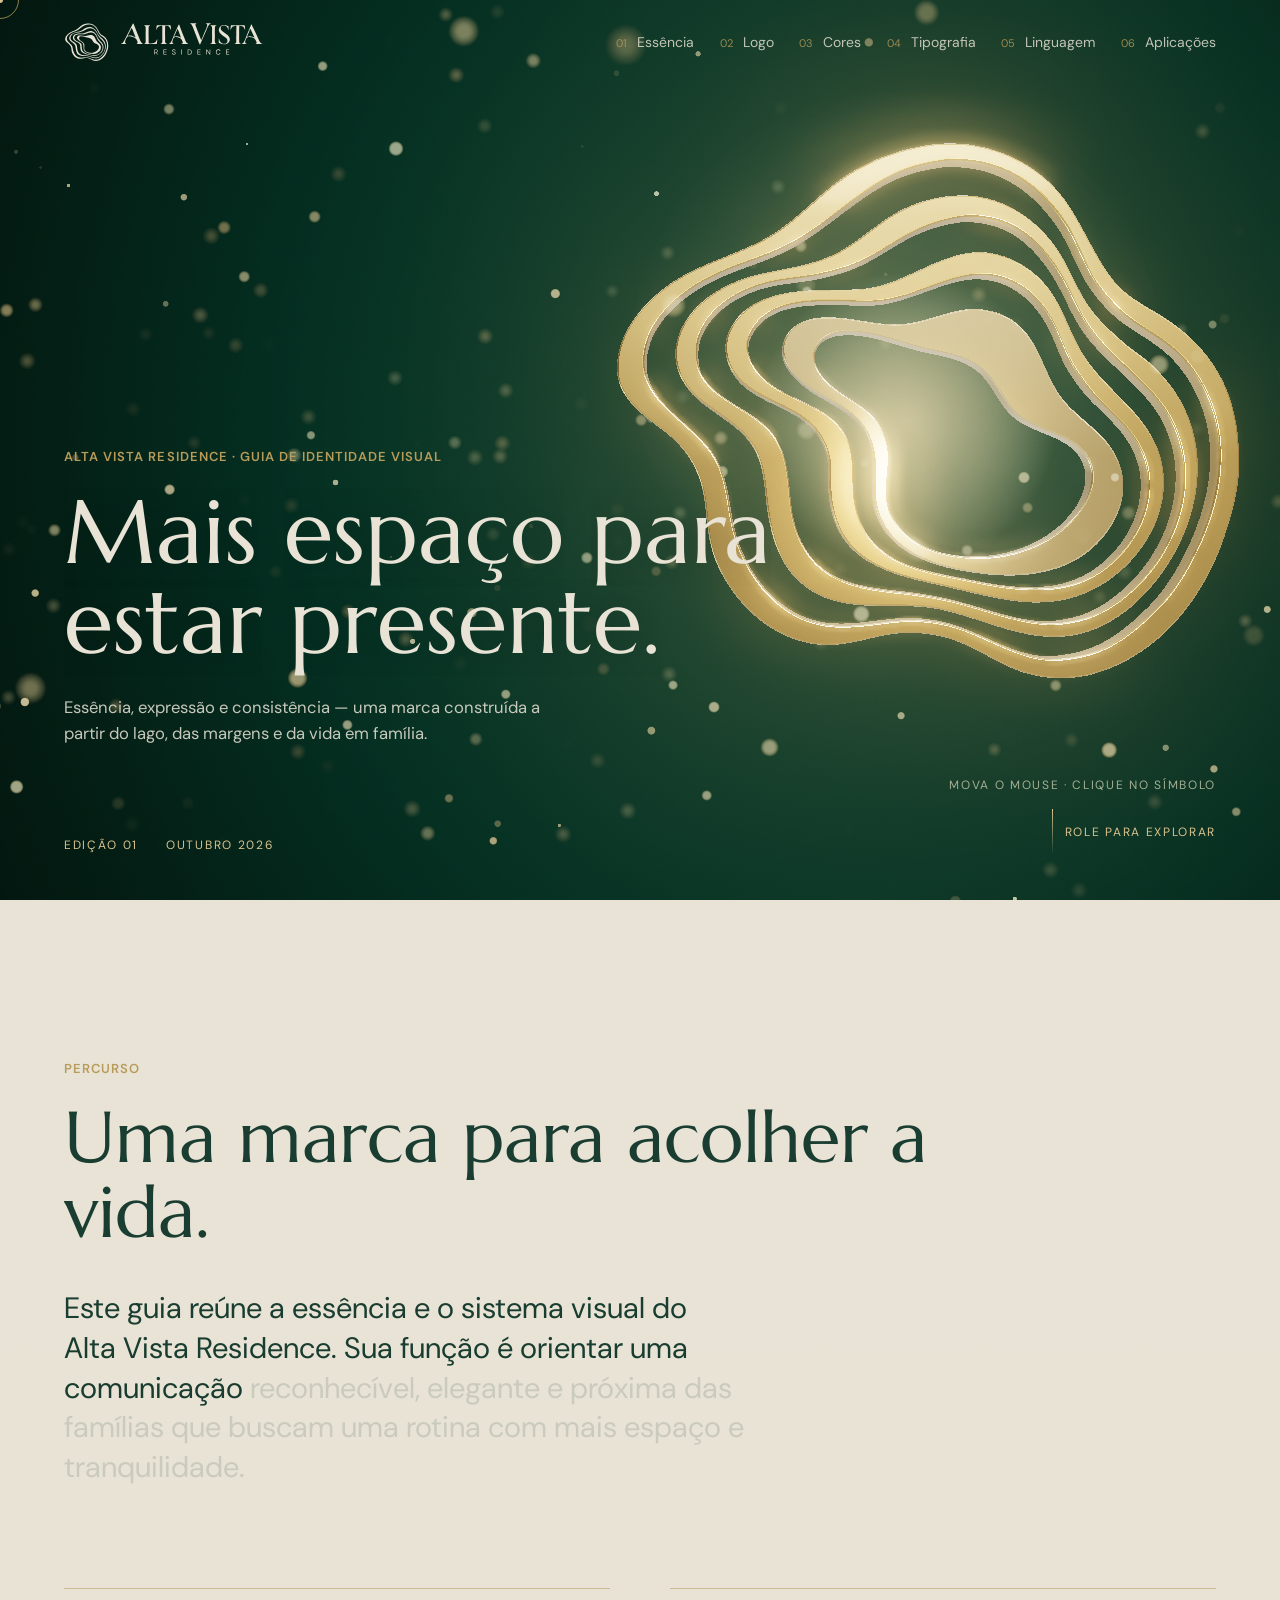
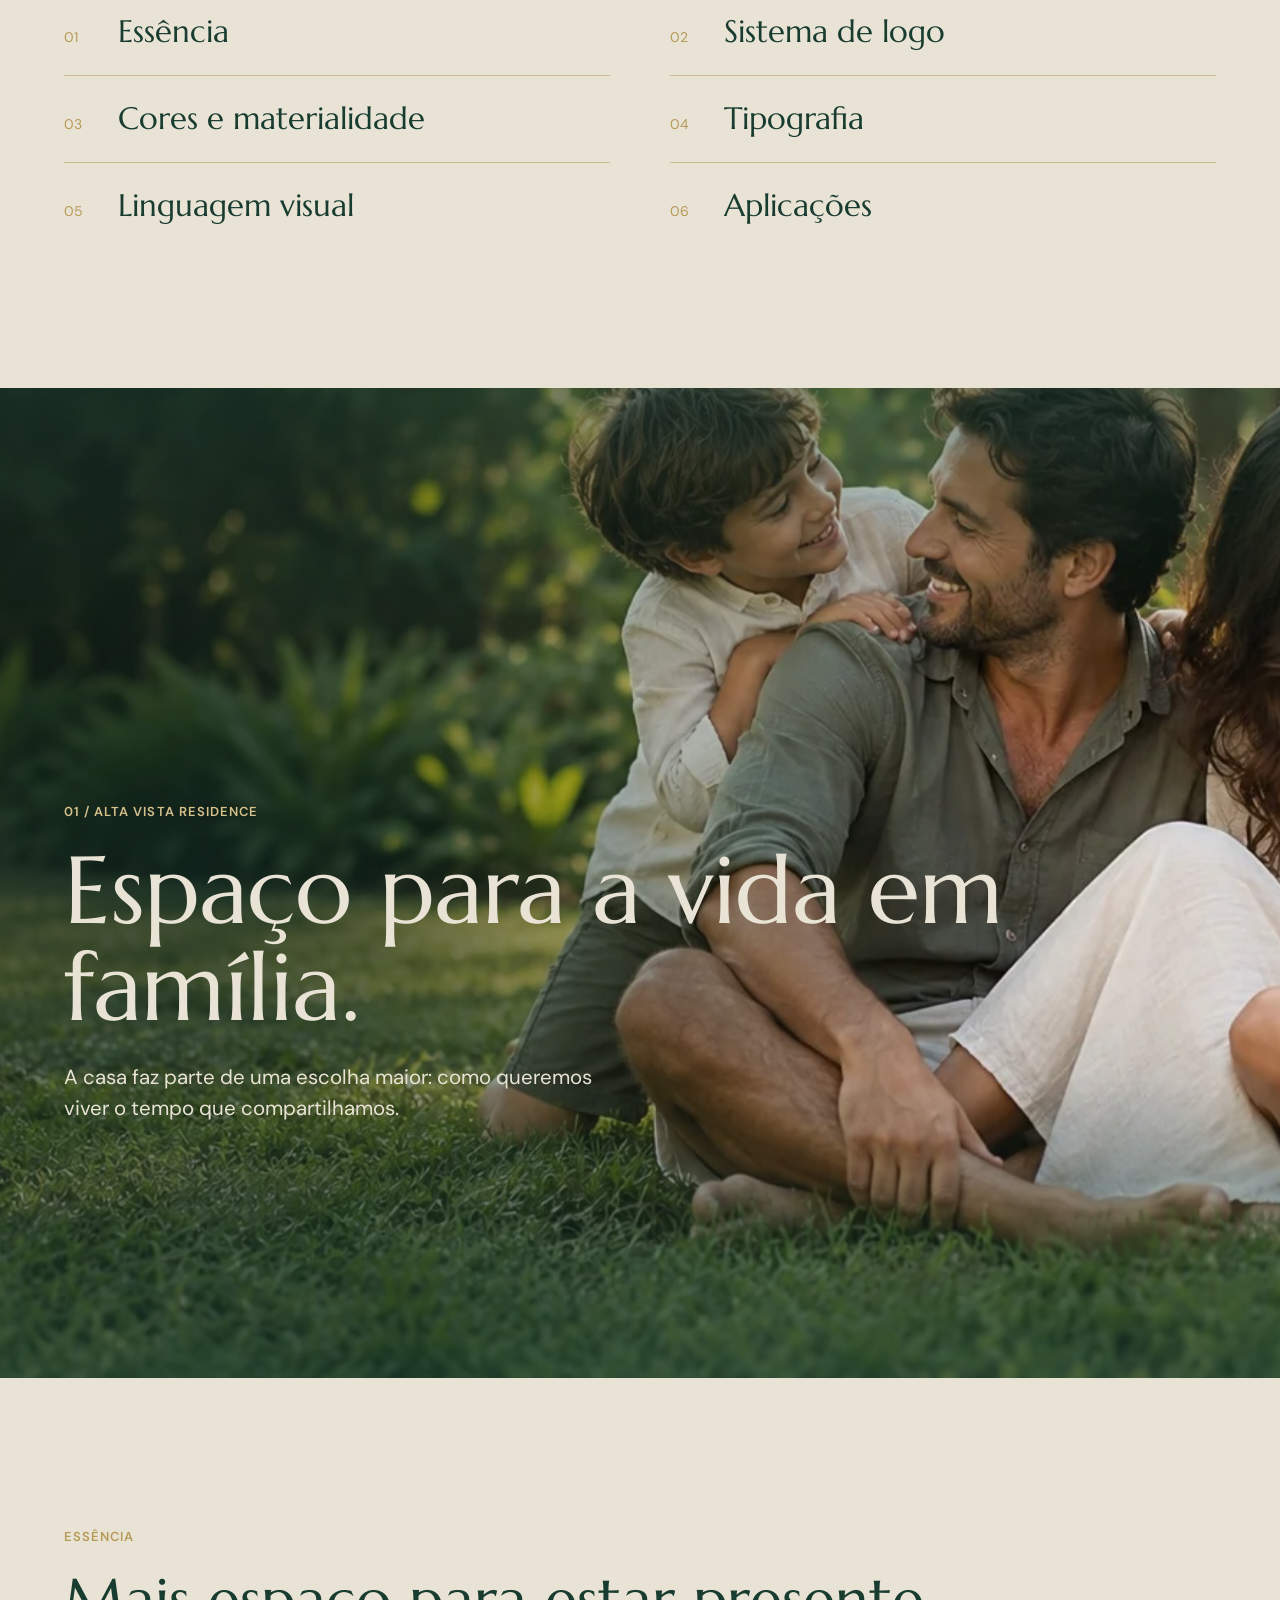
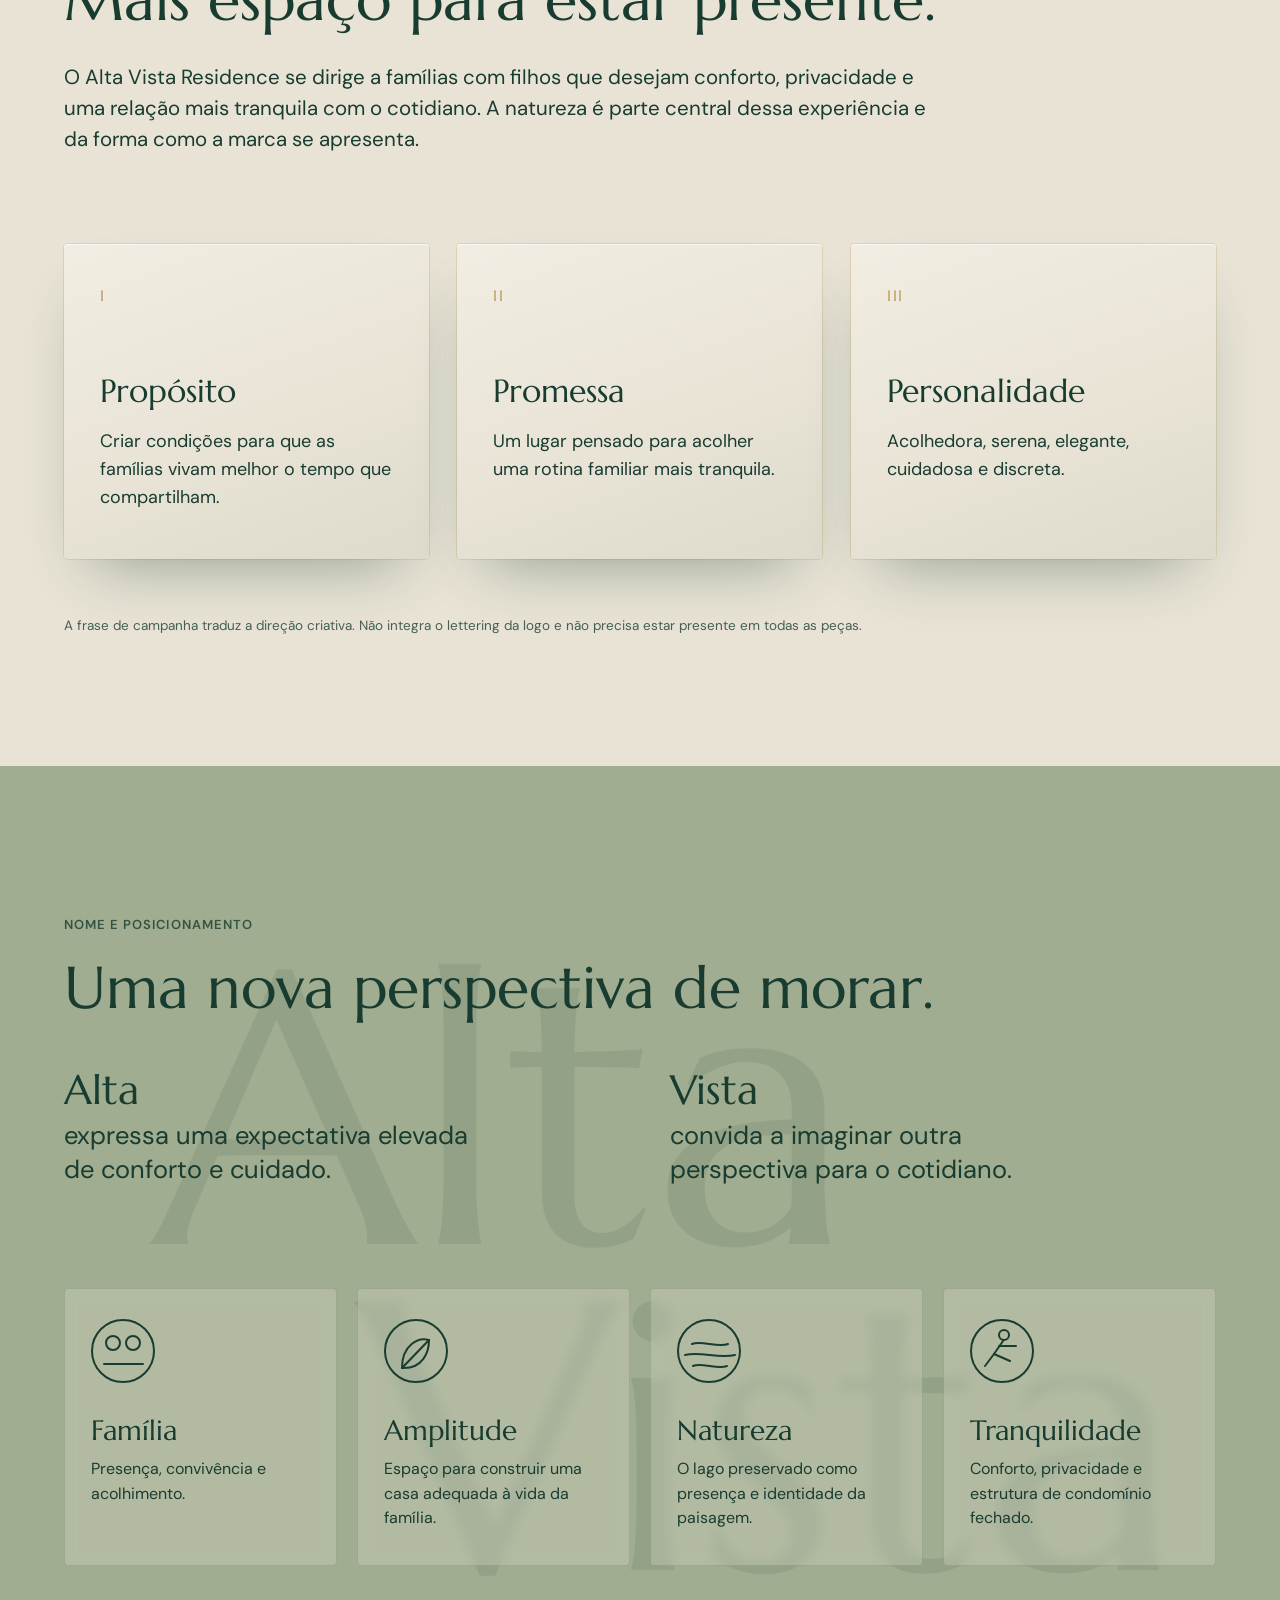
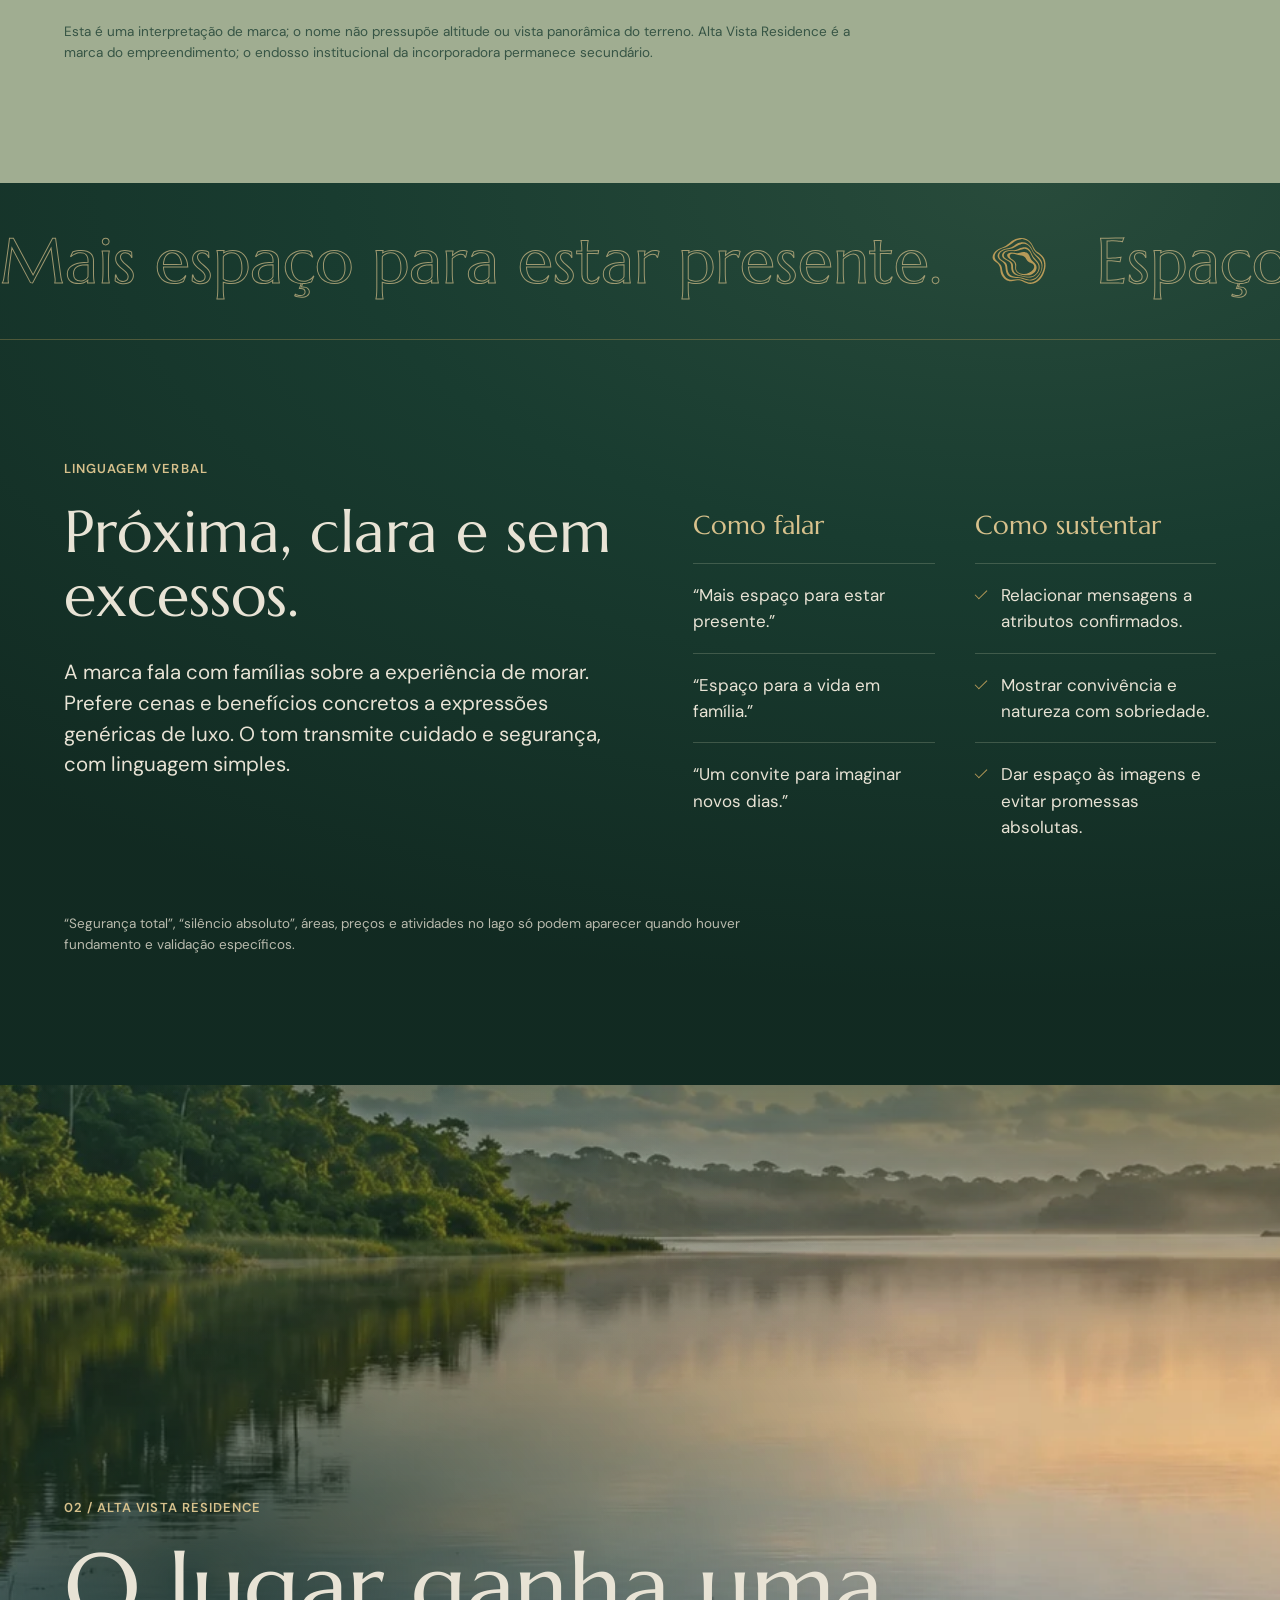
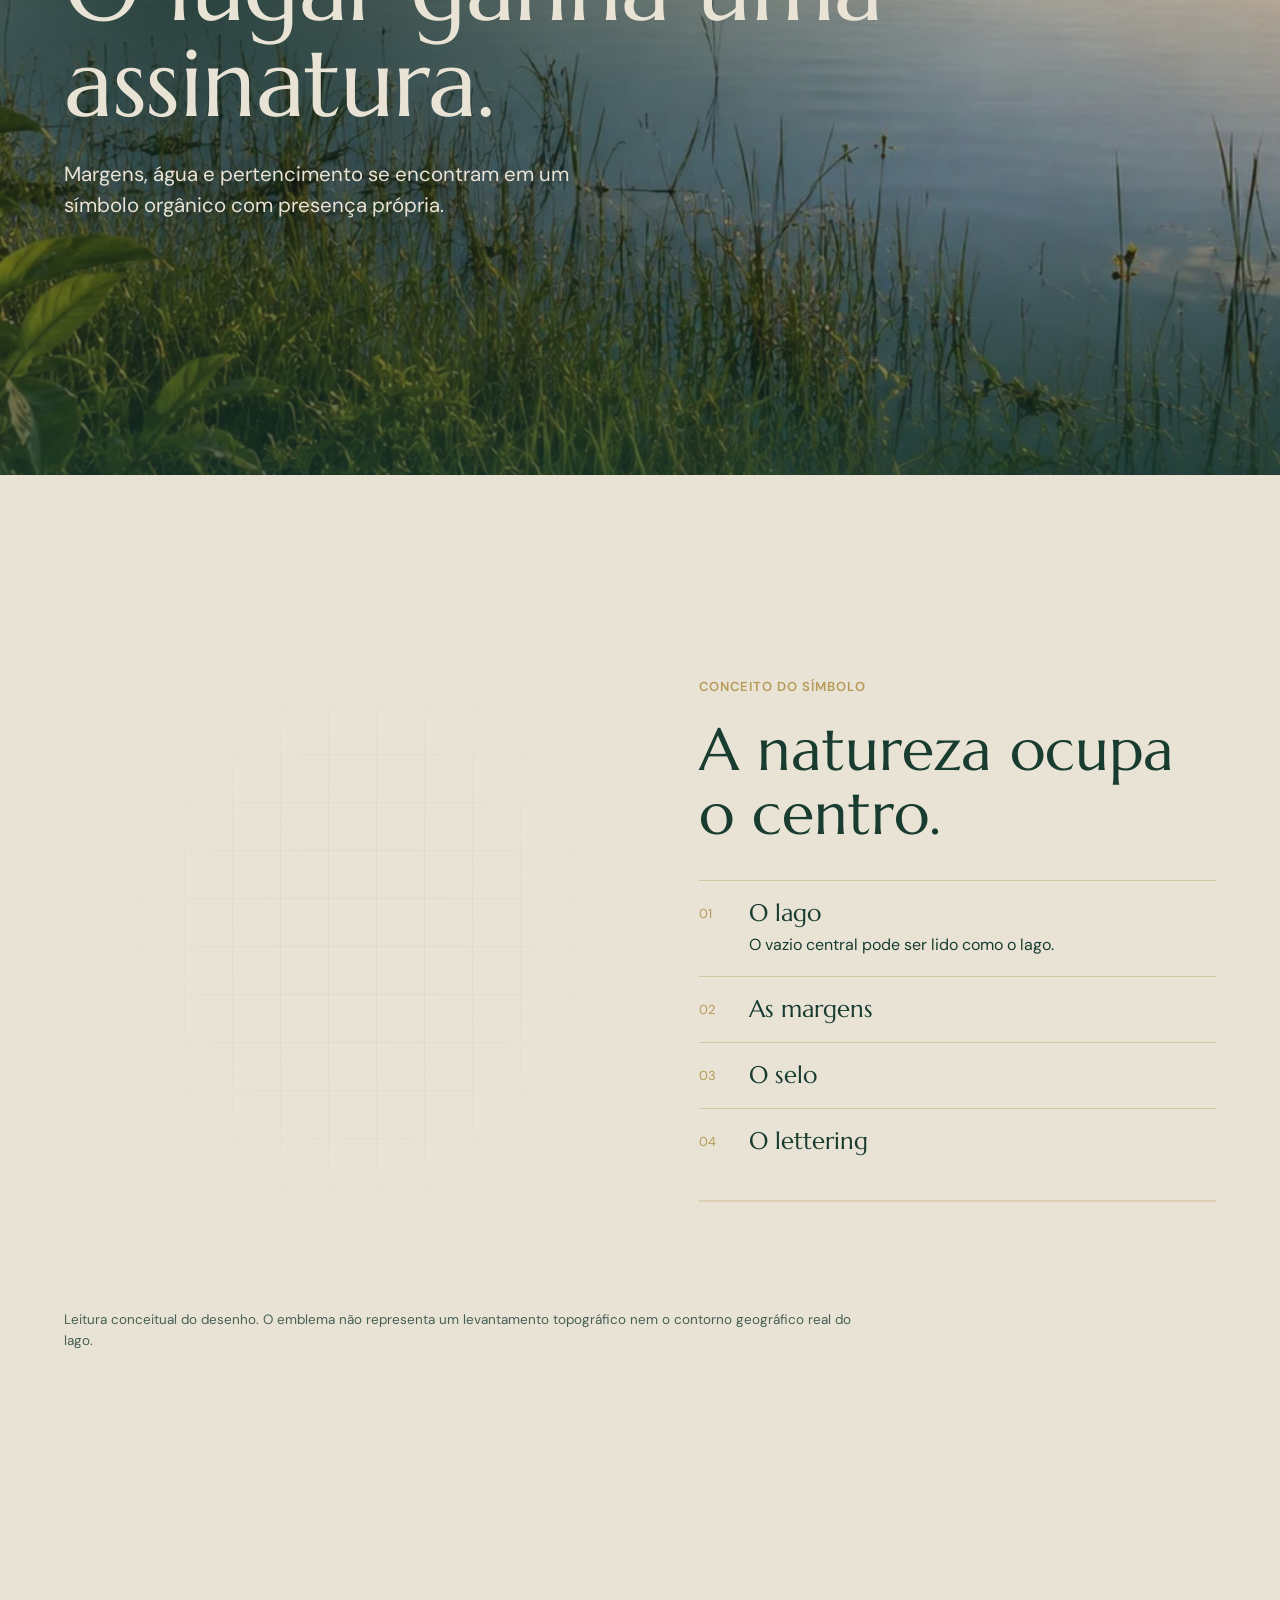
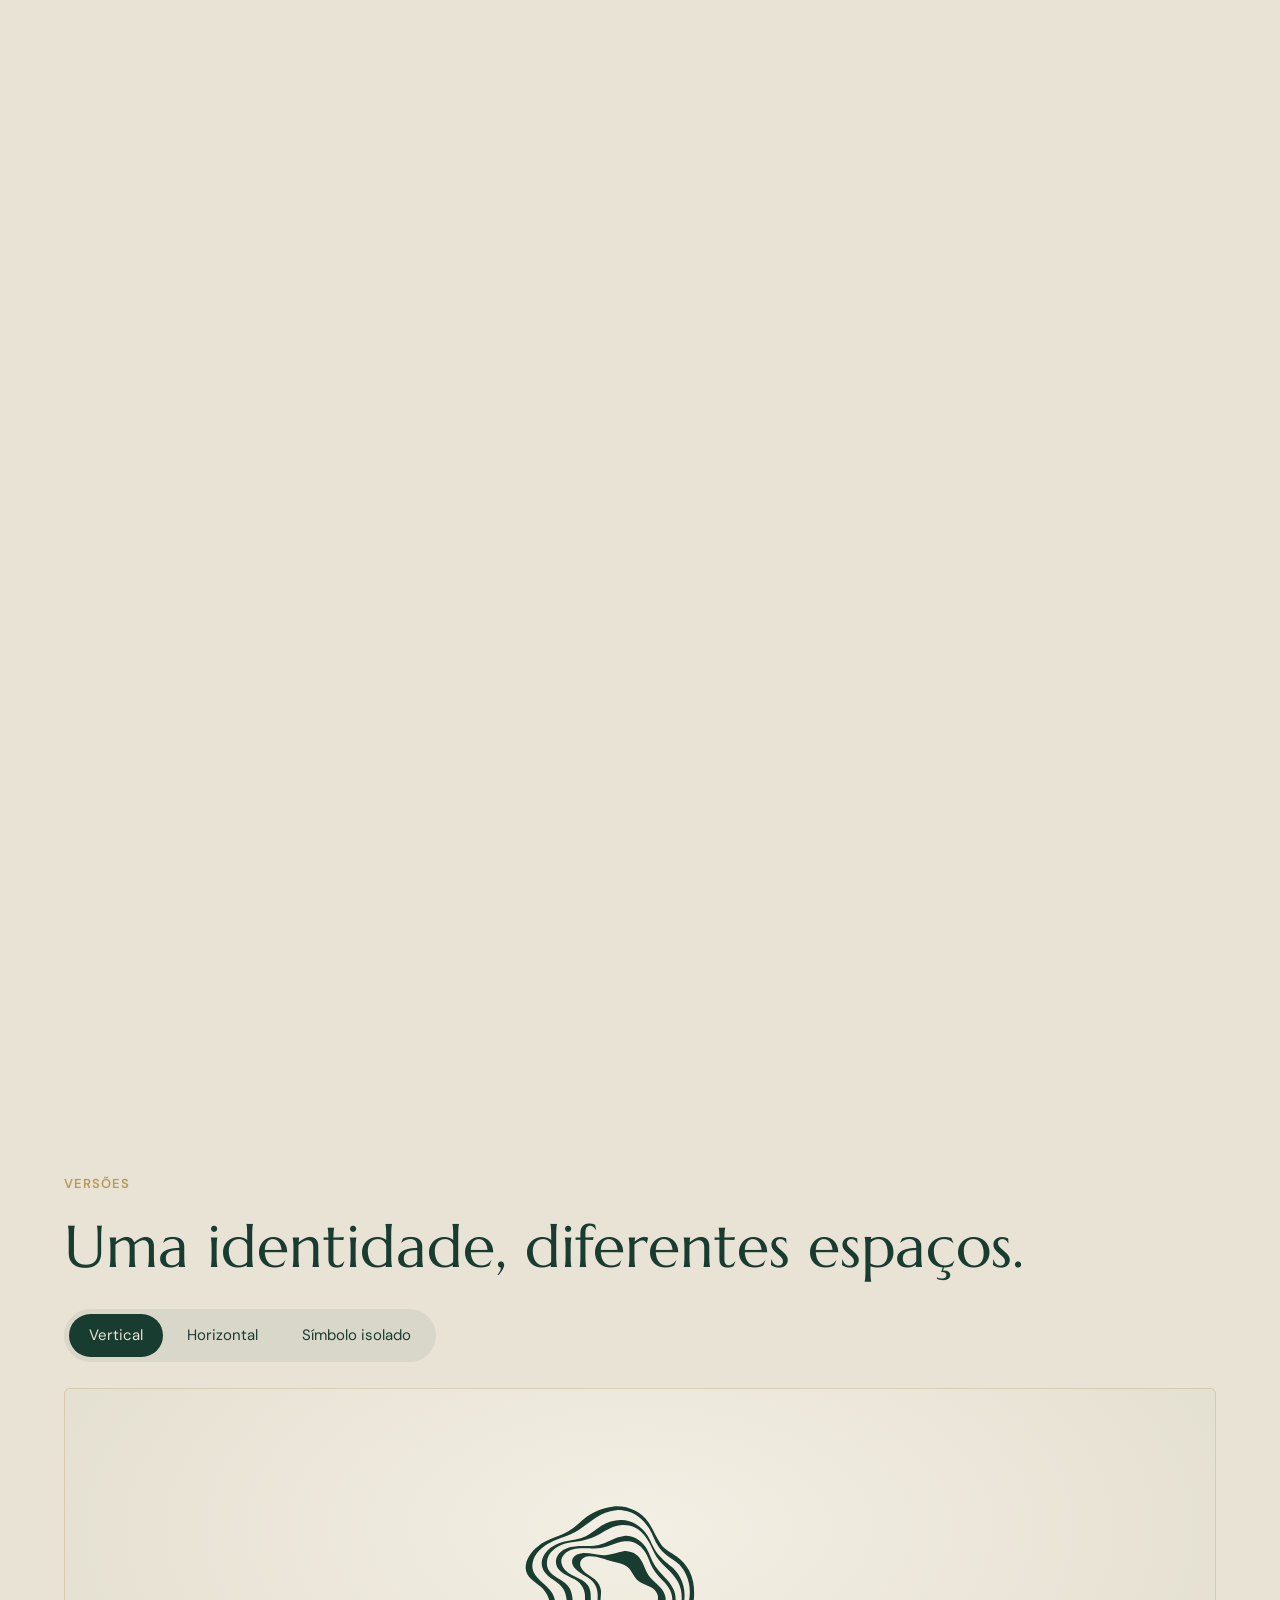
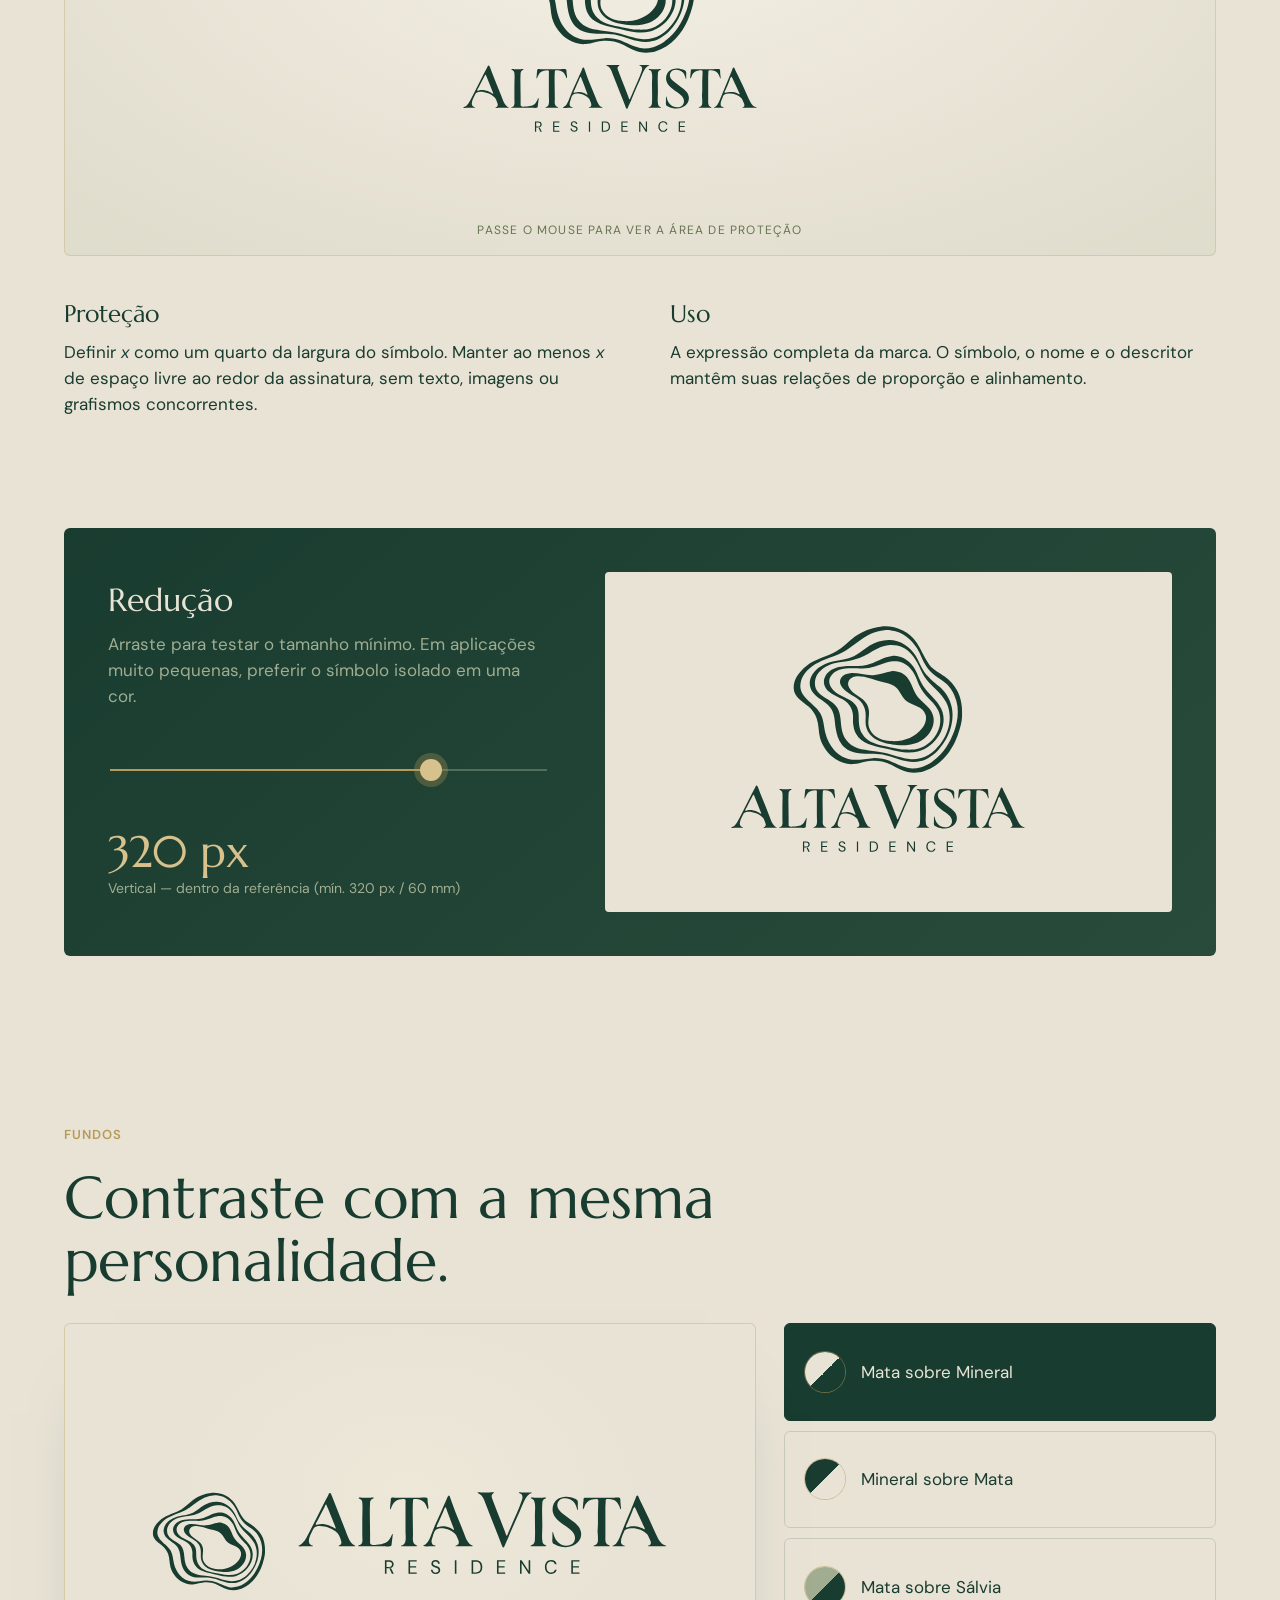
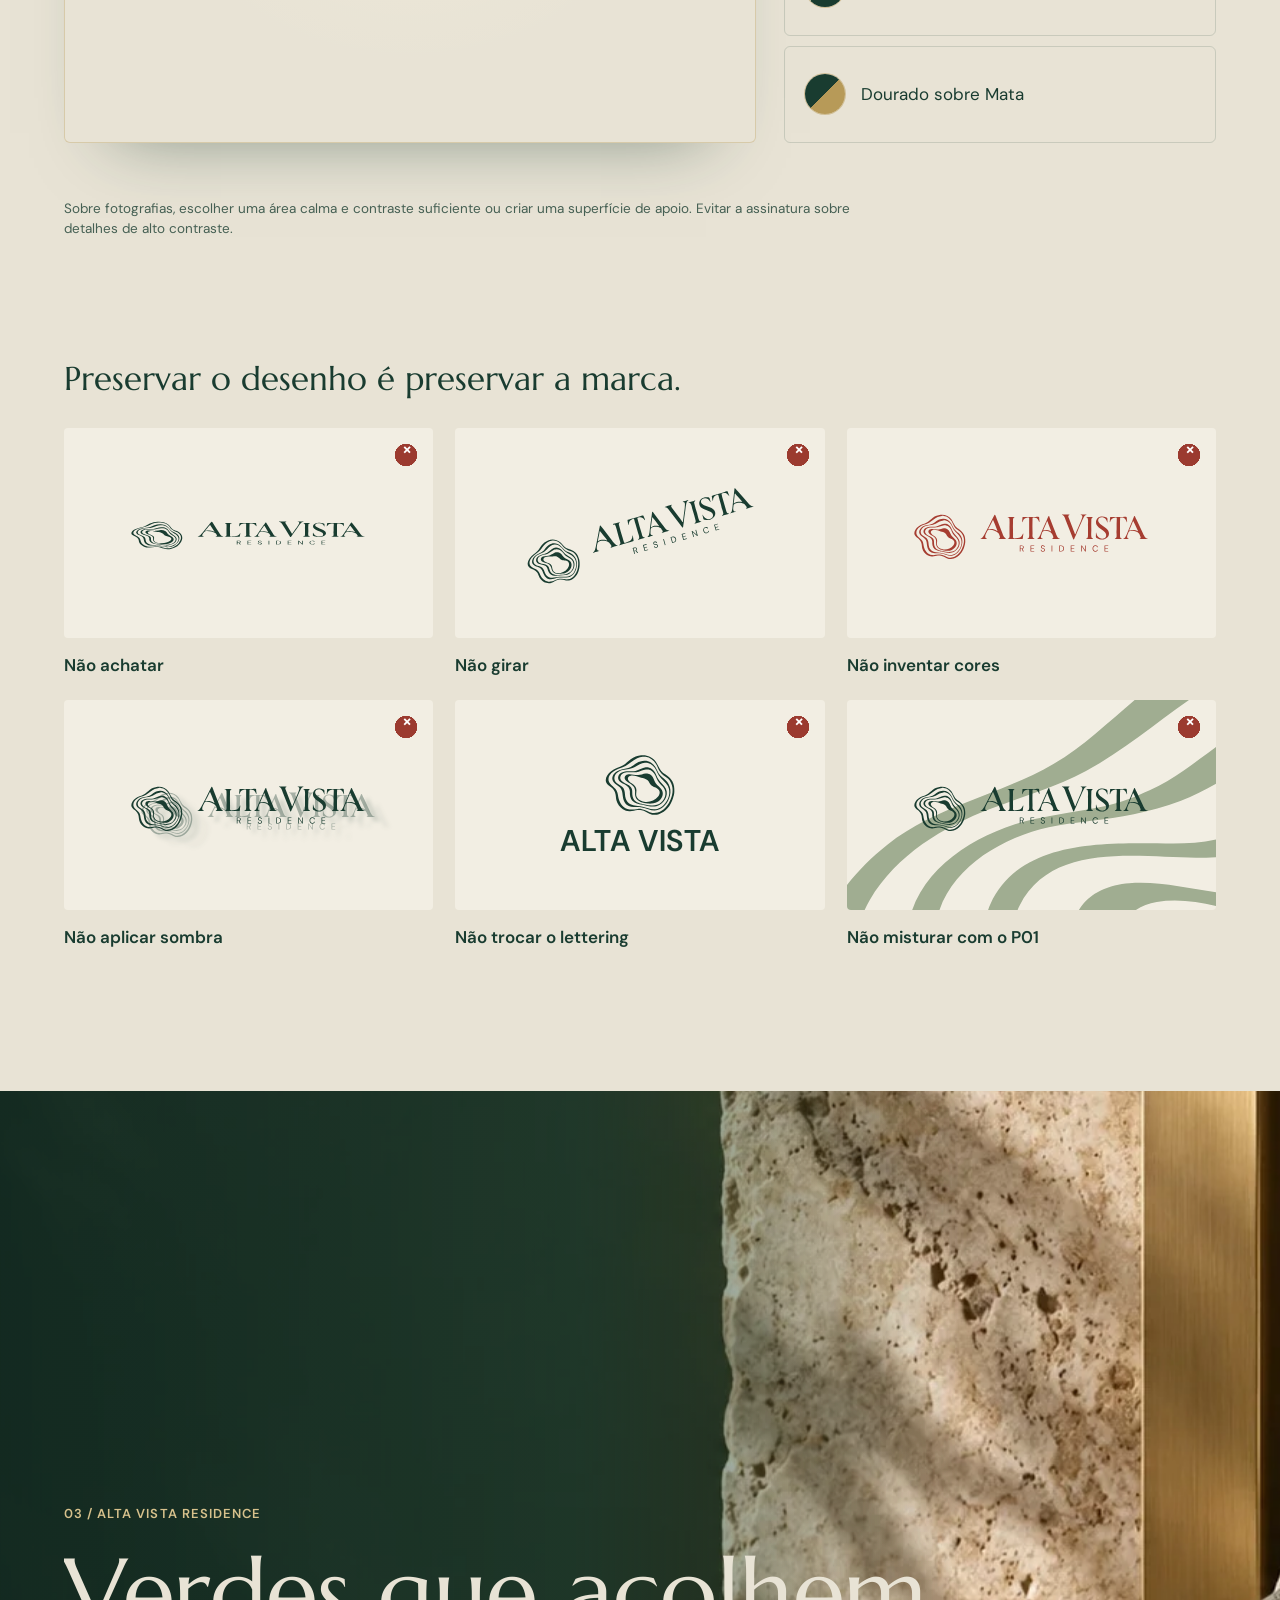
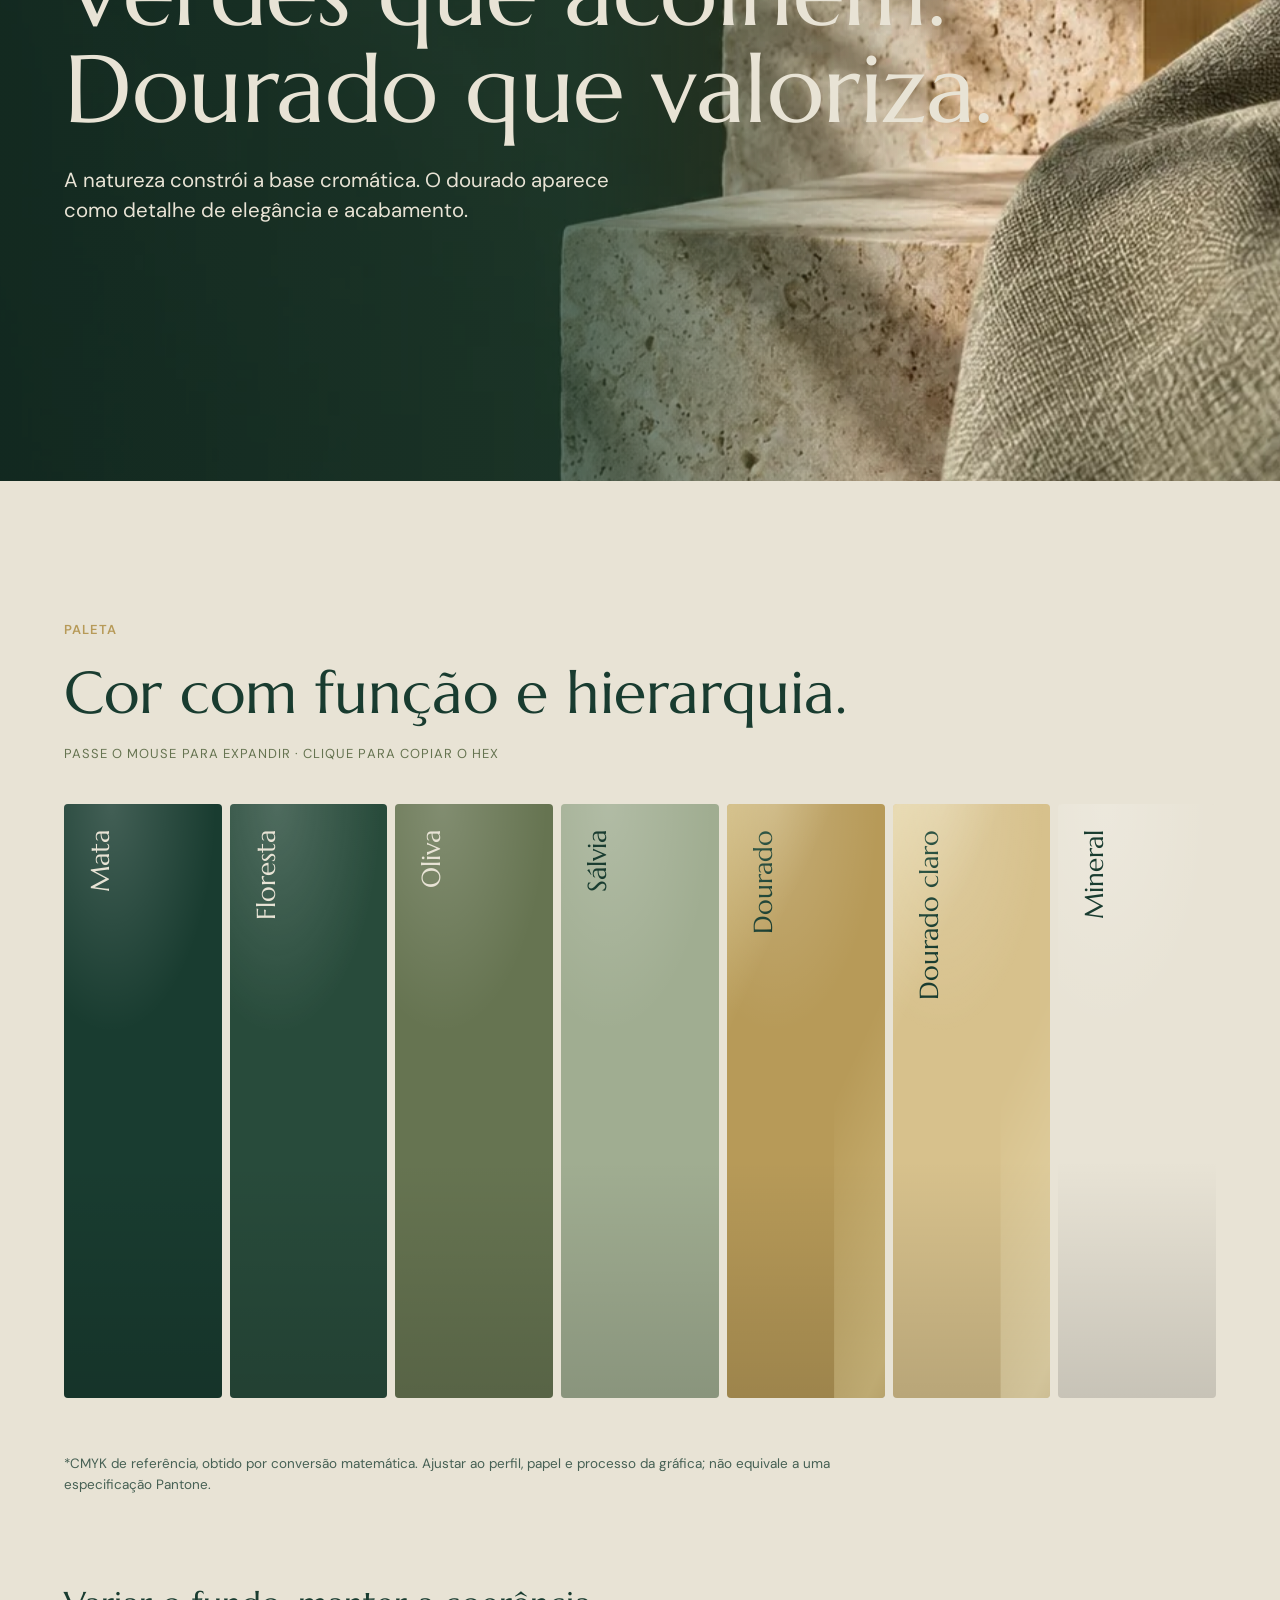
==== index.html @ 5826950e "Apresentação interativa da marca Alta Vista Residence Site com símbolo 3D (Three.js), construção da " ====
<!doctype html>
<html lang="pt-BR">
<head>
  <meta charset="utf-8">
  <meta name="viewport" content="width=device-width, initial-scale=1">
  <title>Alta Vista Residence — Identidade Visual</title>
  <meta name="description" content="Apresentação interativa da identidade visual do Alta Vista Residence: essência, símbolo, cores, tipografia, linguagem visual e aplicações.">
  <meta name="theme-color" content="#193C30">
  <link rel="icon" href="assets/brand/symbol.svg">
  <link rel="preconnect" href="https://fonts.googleapis.com">
  <link rel="preconnect" href="https://fonts.gstatic.com" crossorigin>
  <link href="https://fonts.googleapis.com/css2?family=DM+Sans:opsz,wght@9..40,400;9..40,600&family=Marcellus&display=swap" rel="stylesheet">
  <link rel="stylesheet" href="assets/css/style.css">
  <script type="importmap">
    { "imports": { "three": "./assets/vendor/three/three.module.min.js", "three/addons/": "./assets/vendor/three/addons/" } }
  </script>
</head>
<body class="is-loading">

  <!-- ============ LOADER: o símbolo se desenha ============ -->
  <div class="loader" id="loader" aria-hidden="true">
    <div class="loader__mark" data-logo="symbol-draw"></div>
    <div class="loader__count"><span id="loaderCount">0</span>%</div>
  </div>

  <div class="grain" aria-hidden="true"></div>
  <div class="cursor" aria-hidden="true"><span class="cursor__dot"></span><span class="cursor__ring"><em class="cursor__label"></em></span></div>
  <div class="progress" aria-hidden="true"><span></span></div>

  <!-- ============ NAV ============ -->
  <header class="nav">
    <a href="#inicio" class="nav__brand" aria-label="Alta Vista Residence — início"><span data-logo="horizontal"></span></a>
    <nav class="nav__links" aria-label="Capítulos">
      <a href="#essencia" data-cursor="ir"><i>01</i> Essência</a>
      <a href="#simbolo" data-cursor="ir"><i>02</i> Logo</a>
      <a href="#cores" data-cursor="ir"><i>03</i> Cores</a>
      <a href="#tipografia" data-cursor="ir"><i>04</i> Tipografia</a>
      <a href="#linguagem" data-cursor="ir"><i>05</i> Linguagem</a>
      <a href="#aplicacoes" data-cursor="ir"><i>06</i> Aplicações</a>
    </nav>
    <button class="nav__menu" aria-label="Abrir menu" aria-expanded="false"><span></span><span></span></button>
  </header>

  <main id="smooth">

    <!-- ============ HERO 3D ============ -->
    <section class="hero" id="inicio">
      <canvas class="hero__canvas" id="heroCanvas" aria-hidden="true"></canvas>
      <div class="hero__light" aria-hidden="true"></div>
      <div class="hero__content">
        <p class="eyebrow reveal-up">Alta Vista Residence · Guia de Identidade Visual</p>
        <h1 class="hero__title" data-split>Mais espaço para estar presente.</h1>
        <p class="hero__sub reveal-up">Essência, expressão e consistência — uma marca construída a partir do lago, das margens e da vida em família.</p>
      </div>
      <div class="hero__hint">
        <span>Mova o mouse · clique no símbolo</span>
        <span class="hero__scroll"><i></i>Role para explorar</span>
      </div>
      <div class="hero__meta"><span>Edição 01</span><span>Outubro 2026</span></div>
    </section>

    <!-- ============ MANIFESTO ============ -->
    <section class="manifesto section--mineral" id="percurso">
      <div class="wrap">
        <p class="eyebrow">Percurso</p>
        <h2 class="manifesto__title" data-split>Uma marca para acolher a vida.</h2>
        <p class="manifesto__text" data-words>Este guia reúne a essência e o sistema visual do Alta Vista Residence. Sua função é orientar uma comunicação reconhecível, elegante e próxima das famílias que buscam uma rotina com mais espaço e tranquilidade.</p>
        <ol class="chapters">
          <li><a href="#essencia" data-cursor="ver"><i>01</i><span>Essência</span><b>Propósito, promessa e personalidade</b></a></li>
          <li><a href="#simbolo" data-cursor="ver"><i>02</i><span>Sistema de logo</span><b>Símbolo, versões e proteção</b></a></li>
          <li><a href="#cores" data-cursor="ver"><i>03</i><span>Cores e materialidade</span><b>Verdes, dourados e acabamentos</b></a></li>
          <li><a href="#tipografia" data-cursor="ver"><i>04</i><span>Tipografia</span><b>Marcellus + DM Sans</b></a></li>
          <li><a href="#linguagem" data-cursor="ver"><i>05</i><span>Linguagem visual</span><b>P01 · Margens ampliadas</b></a></li>
          <li><a href="#aplicacoes" data-cursor="ver"><i>06</i><span>Aplicações</span><b>Mockups em 3D e campanha</b></a></li>
        </ol>
      </div>
    </section>

    <!-- ============ 01 ESSÊNCIA ============ -->
    <section class="chapter-cover" id="essencia">
      <div class="parallax-media" data-parallax="0.25"><img src="assets/img/familia-gramado.webp" alt="Família sentada no gramado, sorrindo, cercada por vegetação tropical" loading="lazy"></div>
      <div class="chapter-cover__shade"></div>
      <div class="wrap chapter-cover__content">
        <p class="eyebrow eyebrow--gold">01 / Alta Vista Residence</p>
        <h2 class="display" data-split>Espaço para a vida em família.</h2>
        <p class="lead reveal-up">A casa faz parte de uma escolha maior: como queremos viver o tempo que compartilhamos.</p>
      </div>
    </section>

    <section class="essence section--mineral">
      <div class="wrap">
        <p class="eyebrow">Essência</p>
        <h2 class="h2" data-split>Mais espaço para estar presente.</h2>
        <p class="lead lead--dark reveal-up">O Alta Vista Residence se dirige a famílias com filhos que desejam conforto, privacidade e uma relação mais tranquila com o cotidiano. A natureza é parte central dessa experiência e da forma como a marca se apresenta.</p>
        <div class="pillars3">
          <article class="tilt-card" data-tilt>
            <span class="tilt-card__num">I</span>
            <h3>Propósito</h3>
            <p>Criar condições para que as famílias vivam melhor o tempo que compartilham.</p>
            <span class="tilt-card__glare"></span>
          </article>
          <article class="tilt-card" data-tilt>
            <span class="tilt-card__num">II</span>
            <h3>Promessa</h3>
            <p>Um lugar pensado para acolher uma rotina familiar mais tranquila.</p>
            <span class="tilt-card__glare"></span>
          </article>
          <article class="tilt-card" data-tilt>
            <span class="tilt-card__num">III</span>
            <h3>Personalidade</h3>
            <p>Acolhedora, serena, elegante, cuidadosa e discreta.</p>
            <span class="tilt-card__glare"></span>
          </article>
        </div>
        <p class="note">A frase de campanha traduz a direção criativa. Não integra o lettering da logo e não precisa estar presente em todas as peças.</p>
      </div>
    </section>

    <!-- Nome e posicionamento -->
    <section class="naming section--salvia">
      <div class="naming__words" aria-hidden="true">
        <span class="naming__big" data-drift="-1">Alta</span>
        <span class="naming__big naming__big--r" data-drift="1">Vista</span>
      </div>
      <div class="wrap">
        <p class="eyebrow eyebrow--gold-dark">Nome e posicionamento</p>
        <h2 class="h2" data-split>Uma nova perspectiva de morar.</h2>
        <div class="naming__split">
          <p class="reveal-up"><strong>Alta</strong> expressa uma expectativa elevada de conforto e cuidado.</p>
          <p class="reveal-up"><strong>Vista</strong> convida a imaginar outra perspectiva para o cotidiano.</p>
        </div>
        <div class="values">
          <div class="value" data-cursor="">
            <svg viewBox="0 0 64 64" class="icon"><circle cx="32" cy="32" r="31"/><circle cx="22" cy="24" r="7"/><circle cx="42" cy="24" r="7"/><path d="M13 45h39"/></svg>
            <h3>Família</h3><p>Presença, convivência e acolhimento.</p>
          </div>
          <div class="value">
            <svg viewBox="0 0 64 64" class="icon"><circle cx="32" cy="32" r="31"/><path d="M45 21c-11-3-27 5-27 28 21 1 27-16 27-28z"/><path d="M18 49l27-28"/></svg>
            <h3>Amplitude</h3><p>Espaço para construir uma casa adequada à vida da família.</p>
          </div>
          <div class="value">
            <svg viewBox="0 0 64 64" class="icon"><circle cx="32" cy="32" r="31"/><path d="M15 25c9-4 26 4 36 0"/><path d="M8 36c16-4 33 4 50 0"/><path d="M16 47c8-4 25 4 34 0"/></svg>
            <h3>Natureza</h3><p>O lago preservado como presença e identidade da paisagem.</p>
          </div>
          <div class="value">
            <svg viewBox="0 0 64 64" class="icon"><circle cx="32" cy="32" r="31"/><circle cx="34" cy="16" r="5"/><path d="M33 22l-9 13"/><path d="M24 35l16 7"/><path d="M24 35l-9 12"/><path d="M29 27h17"/></svg>
            <h3>Tranquilidade</h3><p>Conforto, privacidade e estrutura de condomínio fechado.</p>
          </div>
        </div>
        <p class="note note--dark">Esta é uma interpretação de marca; o nome não pressupõe altitude ou vista panorâmica do terreno. Alta Vista Residence é a marca do empreendimento; o endosso institucional da incorporadora permanece secundário.</p>
      </div>
    </section>

    <!-- Linguagem verbal -->
    <section class="verbal section--mata">
      <div class="marquee" aria-hidden="true">
        <div class="marquee__track">
          <span>Mais espaço para estar presente.</span><span class="marquee__sym" data-logo="symbol"></span>
          <span>Espaço para a vida em família.</span><span class="marquee__sym" data-logo="symbol"></span>
          <span>Um convite para imaginar novos dias.</span><span class="marquee__sym" data-logo="symbol"></span>
        </div>
      </div>
      <div class="wrap verbal__grid">
        <div>
          <p class="eyebrow eyebrow--gold">Linguagem verbal</p>
          <h2 class="h2 h2--light" data-split>Próxima, clara e sem excessos.</h2>
          <p class="lead reveal-up">A marca fala com famílias sobre a experiência de morar. Prefere cenas e benefícios concretos a expressões genéricas de luxo. O tom transmite cuidado e segurança, com linguagem simples.</p>
        </div>
        <div class="verbal__lists">
          <div class="verbal__col">
            <h3>Como falar</h3>
            <ul class="quotes">
              <li data-cursor="">“Mais espaço para estar presente.”</li>
              <li>“Espaço para a vida em família.”</li>
              <li>“Um convite para imaginar novos dias.”</li>
            </ul>
          </div>
          <div class="verbal__col">
            <h3>Como sustentar</h3>
            <ul class="checks">
              <li>Relacionar mensagens a atributos confirmados.</li>
              <li>Mostrar convivência e natureza com sobriedade.</li>
              <li>Dar espaço às imagens e evitar promessas absolutas.</li>
            </ul>
          </div>
        </div>
      </div>
      <p class="wrap note note--light">“Segurança total”, “silêncio absoluto”, áreas, preços e atividades no lago só podem aparecer quando houver fundamento e validação específicos.</p>
    </section>

    <!-- ============ 02 SÍMBOLO ============ -->
    <section class="chapter-cover chapter-cover--lake" id="simbolo">
      <div class="parallax-media" data-parallax="0.3"><img src="assets/img/lago.webp" alt="Lago ao amanhecer cercado por mata, com névoa sobre a água" loading="lazy"></div>
      <div class="chapter-cover__shade"></div>
      <div class="wrap chapter-cover__content">
        <p class="eyebrow eyebrow--gold">02 / Alta Vista Residence</p>
        <h2 class="display" data-split>O lugar ganha uma assinatura.</h2>
        <p class="lead reveal-up">Margens, água e pertencimento se encontram em um símbolo orgânico com presença própria.</p>
      </div>
    </section>

    <!-- Construção do símbolo (pinned) -->
    <section class="build section--mineral" id="construcao">
      <div class="build__pin">
        <div class="build__stage">
          <div class="build__grid" aria-hidden="true"></div>
          <div class="build__logo" id="buildLogo" aria-label="Construção da assinatura Alta Vista Residence" role="img"></div>
        </div>
        <div class="build__copy">
          <p class="eyebrow">Conceito do símbolo</p>
          <h2 class="h2">A natureza ocupa o centro.</h2>
          <ol class="build__steps">
            <li class="is-active"><i>01</i><div><b>O lago</b><span>O vazio central pode ser lido como o lago.</span></div></li>
            <li><i>02</i><div><b>As margens</b><span>Os contornos ao redor evocam suas margens e o território que o acolhe.</span></div></li>
            <li><i>03</i><div><b>O selo</b><span>A forma de selo sugere pertencimento, cuidado e unidade.</span></div></li>
            <li><i>04</i><div><b>O lettering</b><span>O lettering serifado acrescenta presença e elegância; as curvas dos A dialogam com a linguagem orgânica do símbolo.</span></div></li>
          </ol>
          <div class="build__bar"><span></span></div>
        </div>
        <p class="note build__note">Leitura conceitual do desenho. O emblema não representa um levantamento topográfico nem o contorno geográfico real do lago.</p>
      </div>
    </section>

    <!-- Versões -->
    <section class="versions section--mineral" id="versoes">
      <div class="wrap">
        <p class="eyebrow">Versões</p>
        <h2 class="h2" data-split>Uma identidade, diferentes espaços.</h2>
        <div class="versions__tabs" role="tablist">
          <button role="tab" class="is-active" data-version="vertical" data-cursor="">Vertical</button>
          <button role="tab" data-version="horizontal">Horizontal</button>
          <button role="tab" data-version="symbol">Símbolo isolado</button>
        </div>
        <div class="versions__stage" data-cursor="proteção">
          <div class="versions__clear" aria-hidden="true"><i>x</i><i>x</i><i>x</i><i>x</i></div>
          <div class="versions__logo is-active" data-version-panel="vertical"><span data-logo="vertical"></span></div>
          <div class="versions__logo" data-version-panel="horizontal"><span data-logo="horizontal"></span></div>
          <div class="versions__logo" data-version-panel="symbol"><span data-logo="symbol"></span></div>
          <p class="versions__hint">Passe o mouse para ver a área de proteção</p>
        </div>
        <div class="versions__info">
          <div><h3>Proteção</h3><p>Definir <em>x</em> como um quarto da largura do símbolo. Manter ao menos <em>x</em> de espaço livre ao redor da assinatura, sem texto, imagens ou grafismos concorrentes.</p></div>
          <div><h3>Uso</h3><p data-version-copy>A expressão completa da marca. O símbolo, o nome e o descritor mantêm suas relações de proporção e alinhamento.</p></div>
        </div>

        <div class="reduction">
          <div class="reduction__head">
            <h3>Redução</h3>
            <p>Arraste para testar o tamanho mínimo. Em aplicações muito pequenas, preferir o símbolo isolado em uma cor.</p>
          </div>
          <input type="range" min="24" max="420" value="320" id="reductionRange" aria-label="Largura do logo em pixels" data-cursor="arraste">
          <div class="reduction__stage">
            <div class="reduction__logo" id="reductionLogo"><span data-logo="vertical"></span></div>
          </div>
          <div class="reduction__readout"><b id="reductionPx">320 px</b><span id="reductionVerdict">Vertical — legível (mín. 320 px / 60 mm)</span></div>
        </div>
      </div>
    </section>

    <!-- Fundos -->
    <section class="backgrounds section--mineral" id="fundos">
      <div class="wrap">
        <p class="eyebrow">Fundos</p>
        <h2 class="h2" data-split>Contraste com a mesma personalidade.</h2>
        <div class="bg-switch">
          <div class="bg-switch__stage" id="bgStage" data-bg="mineral">
            <div class="bg-switch__light" aria-hidden="true"></div>
            <span data-logo="horizontal" class="bg-switch__logo"></span>
          </div>
          <div class="bg-switch__opts" role="radiogroup" aria-label="Combinação de fundo">
            <button role="radio" aria-checked="true" class="is-active" data-bg="mineral"><i style="--a:#E8E3D5;--b:#193C30"></i>Mata sobre Mineral</button>
            <button role="radio" aria-checked="false" data-bg="mata"><i style="--a:#193C30;--b:#E8E3D5"></i>Mineral sobre Mata</button>
            <button role="radio" aria-checked="false" data-bg="salvia"><i style="--a:#A0AD91;--b:#193C30"></i>Mata sobre Sálvia</button>
            <button role="radio" aria-checked="false" data-bg="dourado"><i style="--a:#193C30;--b:#B79A58"></i>Dourado sobre Mata</button>
          </div>
        </div>
        <p class="note">Sobre fotografias, escolher uma área calma e contraste suficiente ou criar uma superfície de apoio. Evitar a assinatura sobre detalhes de alto contraste.</p>

        <h3 class="h3 misuse__title">Preservar o desenho é preservar a marca.</h3>
        <div class="misuse">
          <figure class="misuse__card" data-cursor="virar"><div class="misuse__inner">
            <div class="misuse__front"><span data-logo="horizontal" class="mis mis--squash"></span></div>
            <div class="misuse__back"><span data-logo="horizontal"></span><b>Correto</b></div></div>
            <figcaption>Não achatar</figcaption></figure>
          <figure class="misuse__card" data-cursor="virar"><div class="misuse__inner">
            <div class="misuse__front"><span data-logo="horizontal" class="mis mis--rotate"></span></div>
            <div class="misuse__back"><span data-logo="horizontal"></span><b>Correto</b></div></div>
            <figcaption>Não girar</figcaption></figure>
          <figure class="misuse__card" data-cursor="virar"><div class="misuse__inner">
            <div class="misuse__front"><span data-logo="horizontal" class="mis mis--color"></span></div>
            <div class="misuse__back"><span data-logo="horizontal"></span><b>Correto</b></div></div>
            <figcaption>Não inventar cores</figcaption></figure>
          <figure class="misuse__card" data-cursor="virar"><div class="misuse__inner">
            <div class="misuse__front"><span data-logo="horizontal" class="mis mis--shadow"></span></div>
            <div class="misuse__back"><span data-logo="horizontal"></span><b>Correto</b></div></div>
            <figcaption>Não aplicar sombra</figcaption></figure>
          <figure class="misuse__card" data-cursor="virar"><div class="misuse__inner">
            <div class="misuse__front"><span class="mis--font"><span data-logo="symbol"></span><b>ALTA VISTA</b></span></div>
            <div class="misuse__back"><span data-logo="horizontal"></span><b>Correto</b></div></div>
            <figcaption>Não trocar o lettering</figcaption></figure>
          <figure class="misuse__card" data-cursor="virar"><div class="misuse__inner">
            <div class="misuse__front mis--p01"><span data-logo="p01" class="mis--p01__bg"></span><span data-logo="horizontal"></span></div>
            <div class="misuse__back"><span data-logo="horizontal"></span><b>Correto</b></div></div>
            <figcaption>Não misturar com o P01</figcaption></figure>
        </div>
      </div>
    </section>

    <!-- ============ 03 CORES ============ -->
    <section class="chapter-cover chapter-cover--stone" id="cores">
      <div class="parallax-media" data-parallax="0.25"><img src="assets/img/pedra-dourado.webp" alt="Pedra travertino, perfil dourado escovado e tecido verde sob luz suave" loading="lazy"></div>
      <div class="chapter-cover__shade chapter-cover__shade--side"></div>
      <div class="wrap chapter-cover__content">
        <p class="eyebrow eyebrow--gold">03 / Alta Vista Residence</p>
        <h2 class="display" data-split>Verdes que acolhem. Dourado que valoriza.</h2>
        <p class="lead reveal-up">A natureza constrói a base cromática. O dourado aparece como detalhe de elegância e acabamento.</p>
      </div>
    </section>

    <section class="palette section--mineral">
      <div class="wrap">
        <p class="eyebrow">Paleta</p>
        <h2 class="h2" data-split>Cor com função e hierarquia.</h2>
        <p class="palette__hint">Passe o mouse para expandir · clique para copiar o HEX</p>
      </div>
      <div class="swatches" id="swatches">
        <button class="swatch" style="--c:#193C30;--t:#E8E3D5" data-hex="#193C30"><span class="swatch__name">Mata</span><span class="swatch__data"><b>#193C30</b>RGB 25, 60, 48<br>CMYK 58, 0, 20, 76</span><span class="swatch__role">Base principal · presença</span></button>
        <button class="swatch" style="--c:#284B3B;--t:#E8E3D5" data-hex="#284B3B"><span class="swatch__name">Floresta</span><span class="swatch__data"><b>#284B3B</b>RGB 40, 75, 59<br>CMYK 47, 0, 21, 71</span><span class="swatch__role">Profundidade · apoio</span></button>
        <button class="swatch" style="--c:#667451;--t:#E8E3D5" data-hex="#667451"><span class="swatch__name">Oliva</span><span class="swatch__data"><b>#667451</b>RGB 102, 116, 81<br>CMYK 12, 0, 30, 55</span><span class="swatch__role">Calma · acolhimento</span></button>
        <button class="swatch" style="--c:#A0AD91;--t:#193C30" data-hex="#A0AD91"><span class="swatch__name">Sálvia</span><span class="swatch__data"><b>#A0AD91</b>RGB 160, 173, 145<br>CMYK 8, 0, 16, 32</span><span class="swatch__role">Natureza próxima · P01</span></button>
        <button class="swatch swatch--metal" style="--c:#B79A58;--t:#193C30" data-hex="#B79A58"><span class="swatch__name">Dourado</span><span class="swatch__data"><b>#B79A58</b>RGB 183, 154, 88<br>CMYK 0, 16, 52, 28</span><span class="swatch__role">Acento · acabamento</span></button>
        <button class="swatch swatch--metal" style="--c:#D7C18C;--t:#193C30" data-hex="#D7C18C"><span class="swatch__name">Dourado claro</span><span class="swatch__data"><b>#D7C18C</b>RGB 215, 193, 140<br>CMYK 0, 10, 35, 16</span><span class="swatch__role">Destaque sobre Mata</span></button>
        <button class="swatch" style="--c:#E8E3D5;--t:#193C30" data-hex="#E8E3D5"><span class="swatch__name">Mineral</span><span class="swatch__data"><b>#E8E3D5</b>RGB 232, 227, 213<br>CMYK 0, 2, 8, 9</span><span class="swatch__role">Leitura e clareza</span></button>
      </div>
      <div class="wrap">
        <p class="note">*CMYK de referência, obtido por conversão matemática. Ajustar ao perfil, papel e processo da gráfica; não equivale a uma especificação Pantone.</p>
        <h3 class="h3">Variar o fundo, manter a coerência.</h3>
        <div class="combos">
          <div class="combo" style="--bg:#E8E3D5;--fg:#193C30" data-tilt><h4>Leitura e clareza</h4><p>Alta Vista Residence</p><span class="tilt-card__glare"></span></div>
          <div class="combo" style="--bg:#A0AD91;--fg:#193C30" data-tilt><h4>Natureza próxima</h4><p>Alta Vista Residence</p><span class="tilt-card__glare"></span></div>
          <div class="combo" style="--bg:#193C30;--fg:#D7C18C" data-tilt><h4>Presença e refinamento</h4><p>Alta Vista Residence</p><span class="tilt-card__glare"></span></div>
          <div class="combo" style="--bg:#667451;--fg:#E8E3D5" data-tilt><h4>Calma e acolhimento</h4><p>Alta Vista Residence</p><span class="tilt-card__glare"></span></div>
        </div>
        <p class="note">Priorizar texto Mata sobre Mineral ou Sálvia. Usar dourado como acento; evitar dourado claro em textos pequenos sobre fundos claros.</p>
      </div>
    </section>

    <!-- Materialidade -->
    <section class="material section--mata">
      <div class="wrap material__grid">
        <figure class="material__media" data-tilt data-cursor="ampliar" data-lightbox="assets/img/mockup-materialidade.webp">
          <div class="parallax-inner"><img src="assets/img/mockup-materialidade.webp" alt="Caixa, pasta e envelope com a marca Alta Vista em papel texturizado e foil dourado" loading="lazy"></div>
          <span class="tilt-card__glare"></span>
        </figure>
        <div class="material__copy">
          <p class="eyebrow eyebrow--gold">Materialidade</p>
          <h2 class="h2 h2--light" data-split>O refinamento aparece no cuidado.</h2>
          <div class="material__item reveal-up">
            <h3><span class="gold-text">Dourado</span></h3>
            <p>Preferir acabamento acetinado ou escovado. Em papel, avaliar foil; em metal, conferir liga e acabamento por amostra física.</p>
          </div>
          <div class="material__item reveal-up">
            <h3>Base natural</h3>
            <p>Papéis texturizados, tecidos, madeira e pedra reforçam o caráter acolhedor. O material deve preservar as linhas e os vazios do selo.</p>
          </div>
          <p class="note note--light">Os códigos digitais simulam cor plana. Selecionar tinta especial ou referência de fornecedor com prova no material; não assumir equivalência metálica por HEX.</p>
        </div>
      </div>
    </section>

    <!-- ============ 04 TIPOGRAFIA ============ -->
    <section class="chapter-cover chapter-cover--stone" id="tipografia">
      <div class="parallax-media" data-parallax="0.25"><img src="assets/img/pedra-dourado.webp" alt="" loading="lazy" style="object-position: 70% 50%"></div>
      <div class="chapter-cover__shade chapter-cover__shade--side"></div>
      <div class="wrap chapter-cover__content">
        <p class="eyebrow eyebrow--gold">04 / Alta Vista Residence</p>
        <h2 class="display" data-split>Palavras com presença e clareza.</h2>
        <p class="lead reveal-up">Marcellus dá voz aos títulos. DM Sans organiza as informações e aproxima a comunicação do cotidiano.</p>
      </div>
    </section>

    <section class="type section--mineral">
      <div class="wrap">
        <p class="eyebrow">Fontes da marca</p>
        <div class="type__duo">
          <div class="type__specimen" data-cursor="">
            <span class="type__aa type__aa--serif">Aa</span>
            <div><h3>Marcellus Regular</h3><p>Títulos e chamadas · peso 400</p></div>
          </div>
          <div class="type__specimen">
            <span class="type__aa type__aa--sans">Aa</span>
            <div><h3 style="font-family:var(--sans)">DM Sans Regular / Semibold</h3><p>Textos, informações e interfaces · pesos 400 e 600</p></div>
          </div>
        </div>

        <div class="tester">
          <div class="tester__controls">
            <div class="seg" role="radiogroup" aria-label="Fonte">
              <button class="is-active" data-font="serif" role="radio" aria-checked="true">Marcellus</button>
              <button data-font="sans" role="radio" aria-checked="false">DM Sans</button>
              <button data-font="sans-semi" role="radio" aria-checked="false">DM Sans 600</button>
            </div>
            <label class="tester__size">Tamanho <input type="range" min="16" max="140" value="72" id="typeSize" data-cursor="arraste"><output id="typeSizeOut">72 px</output></label>
          </div>
          <p class="tester__text" id="typeTester" contenteditable="true" spellcheck="false" data-cursor="digite">Mais espaço para estar presente.</p>
          <p class="tester__glyphs">Á À Â Ã É Ê Í Ó Ô Õ Ú Ü Ç / á à â ã é ê í ó ô õ ú ü ç / 0123456789</p>
        </div>

        <div class="hierarchy">
          <div class="hierarchy__sample">
            <p class="hz hz--t" data-split>Mais espaço. Mais natureza.</p>
            <p class="hz hz--s reveal-up">Um lugar para a vida em família.</p>
            <p class="hz hz--b reveal-up">A marca apresenta o empreendimento com proximidade e sobriedade. Manter parágrafos curtos, alinhamento à esquerda e áreas de respiro entre texto, imagem e assinatura.</p>
            <p class="hz hz--c reveal-up">Informação de apoio / legenda</p>
          </div>
          <ul class="hierarchy__spec">
            <li><b>Títulos</b><span>48–64 px · entrelinha 105–115%</span></li>
            <li><b>Subtítulos</b><span>24–28 px · 125–140%</span></li>
            <li><b>Corpo</b><span>16–18 px · 145–160%</span></li>
            <li><b>Legendas</b><span>13–14 px · 140%</span></li>
          </ul>
        </div>
        <p class="note">Usar no máximo duas famílias; evitar textos longos em caixa-alta. Não usar falso negrito nem comprimir as letras. Contingência: Georgia + Arial. As fontes de comunicação não substituem o lettering da logo.</p>
      </div>
    </section>

    <!-- ============ 05 LINGUAGEM VISUAL ============ -->
    <section class="chapter-cover" id="linguagem">
      <div class="parallax-media" data-parallax="0.3"><img src="assets/img/folhagem-margens.webp" alt="Folhas tropicais em sombra e luz" loading="lazy"></div>
      <div class="chapter-cover__shade chapter-cover__shade--side"></div>
      <div class="wrap chapter-cover__content">
        <p class="eyebrow eyebrow--gold">05 / Alta Vista Residence</p>
        <h2 class="display" data-split>As margens viram linguagem.</h2>
        <p class="lead reveal-up">O P01 amplia os contornos do selo e leva sua personalidade para além da logo.</p>
      </div>
    </section>

    <section class="p01 section--mineral" id="p01">
      <div class="p01__pin">
        <div class="p01__art" id="p01Art" aria-hidden="true"></div>
        <div class="wrap p01__copy">
          <p class="eyebrow">P01 / Margens ampliadas</p>
          <h2 class="h2" data-split>Um gesto amplo, com espaço para respirar.</h2>
          <p class="lead lead--dark reveal-up">O recorte preserva a origem orgânica do símbolo. As faixas entram e saem do enquadramento, criando profundidade e uma área livre para a informação.</p>
          <p class="note">P01 é o único elemento gráfico adotado. Não usar P02, tramas de selos ou novas ondas como substitutos.</p>
        </div>
      </div>
    </section>

    <section class="compose section--mineral">
      <div class="wrap">
        <p class="eyebrow">Composição</p>
        <h2 class="h2" data-split>Logo e P01: protagonismos diferentes.</h2>
        <div class="compose__grid">
          <figure class="compose__card" data-tilt>
            <div class="compose__art compose__art--a"><span data-logo="horizontal" class="compose__logo"></span><span data-logo="p01" class="compose__p01"></span></div>
            <figcaption><b>Recorte amplo</b>Ampliar proporcionalmente e recortar pelas bordas.</figcaption>
          </figure>
          <figure class="compose__card" data-tilt>
            <div class="compose__art compose__art--b"><p>Mais espaço.<br>Mais natureza.</p><span data-logo="p01" class="compose__p01"></span></div>
            <figcaption><b>Contraste discreto</b>Manter as faixas separadas e o texto legível.</figcaption>
          </figure>
          <figure class="compose__card" data-tilt>
            <div class="compose__art compose__art--c"><span data-logo="horizontal" class="compose__logo"></span><span data-logo="p01" class="compose__p01"></span></div>
            <figcaption><b>Respiro protegido</b>Não colocar o grafismo sobre a assinatura.</figcaption>
          </figure>
        </div>
      </div>
    </section>

    <!-- Fotografia e ícones -->
    <section class="photo section--mineral">
      <div class="wrap photo__grid">
        <figure class="photo__media" data-tilt data-cursor="ampliar" data-lightbox="assets/img/familia-gramado.webp">
          <div class="parallax-inner"><img src="assets/img/familia-gramado.webp" alt="Família com dois filhos sentada no gramado em luz de fim de tarde" loading="lazy"></div>
          <span class="tilt-card__glare"></span>
        </figure>
        <div>
          <p class="eyebrow">Fotografia e ícones</p>
          <h2 class="h2" data-split>Vida cotidiana, natureza e cuidado.</h2>
          <h3 class="h3s">Direção de imagem</h3>
          <p class="reveal-up">Famílias com filhos em momentos naturais. Luz suave, enquadramentos próximos e paisagem tropical plana. Tratamento quente e verde moderado, com pele natural.</p>
          <h3 class="h3s">Ícones</h3>
          <p class="reveal-up">Traço simples, terminais suaves e uma cor. Representar apenas atributos confirmados. Evitar ícones decorativos sem função.</p>
          <div class="icons-row">
            <svg viewBox="0 0 64 64" class="icon icon--lg"><circle cx="32" cy="32" r="31"/><circle cx="22" cy="24" r="7"/><circle cx="42" cy="24" r="7"/><path d="M13 45h39"/></svg>
            <svg viewBox="0 0 64 64" class="icon icon--lg"><circle cx="32" cy="32" r="31"/><path d="M45 21c-11-3-27 5-27 28 21 1 27-16 27-28z"/><path d="M18 49l27-28"/></svg>
            <svg viewBox="0 0 64 64" class="icon icon--lg"><circle cx="32" cy="32" r="31"/><path d="M15 25c9-4 26 4 36 0"/><path d="M8 36c16-4 33 4 50 0"/><path d="M16 47c8-4 25 4 34 0"/></svg>
            <svg viewBox="0 0 64 64" class="icon icon--lg"><circle cx="32" cy="32" r="31"/><circle cx="34" cy="16" r="5"/><path d="M33 22l-9 13"/><path d="M24 35l16 7"/><path d="M24 35l-9 12"/><path d="M29 27h17"/></svg>
          </div>
          <p class="note">As imagens deste guia são ilustrativas. Fotografias de comercialização devem ser compatíveis com a paisagem e os atributos reais do projeto.</p>
        </div>
      </div>
    </section>

    <!-- ============ 06 APLICAÇÕES ============ -->
    <section class="chapter-cover" id="aplicacoes">
      <div class="parallax-media" data-parallax="0.25"><img src="assets/img/familia-caminhando.webp" alt="Família caminhando de mãos dadas por um gramado sob árvores ao pôr do sol" loading="lazy"></div>
      <div class="chapter-cover__shade"></div>
      <div class="wrap chapter-cover__content">
        <p class="eyebrow eyebrow--gold">06 / Alta Vista Residence</p>
        <h2 class="display" data-split>A marca encontra a vida real.</h2>
        <p class="lead reveal-up">A mesma identidade se adapta ao espaço urbano, ao contato comercial e ao cotidiano das famílias.</p>
      </div>
    </section>

    <!-- Estúdio 3D -->
    <section class="studio" id="estudio">
      <div class="studio__bg" aria-hidden="true"></div>
      <canvas class="studio__canvas" id="studioCanvas" aria-label="Mockups 3D interativos da marca"></canvas>
      <div class="studio__ui">
        <div class="studio__head">
          <p class="eyebrow eyebrow--gold">Estúdio 3D</p>
          <h2 class="h2 h2--light">Mockups para girar, abrir e balançar.</h2>
        </div>
        <div class="studio__tabs" role="tablist" aria-label="Escolha o mockup">
          <button class="is-active" data-item="0" role="tab">Letreiro</button>
          <button data-item="1" role="tab">Garrafa</button>
          <button data-item="2" role="tab">Caderno</button>
          <button data-item="3" role="tab">Crachá</button>
          <button data-item="4" role="tab">Convite</button>
        </div>
        <div class="studio__caption" id="studioCaption">
          <b>Pavilhão de vendas</b>
          <span>Símbolo e lettering em relevo dourado escovado, iluminação rasante sobre parede mineral.</span>
        </div>
        <p class="studio__hint">Arraste para girar · clique para interagir</p>
      </div>
      <div class="studio__fallback">Ative o WebGL para ver os mockups 3D.</div>
    </section>

    <!-- Tapume em 3D (CSS) -->
    <section class="hoarding section--mineral" id="tapume">
      <div class="hoarding__pin">
        <div class="wrap hoarding__copy">
          <p class="eyebrow">Campanha de tapume</p>
          <h2 class="h2" data-split>Ritmo e leitura à distância.</h2>
          <p class="reveal-up">A alternância entre imagem, assinatura e P01 cria ritmo e leitura à distância.</p>
        </div>
        <div class="hoarding__scene">
          <div class="hoarding__wall" id="hoardingWall">
            <div class="panel panel--mata"><span data-logo="vertical"></span></div>
            <div class="panel panel--mineral"><span data-logo="p01" class="panel__p01"></span></div>
            <div class="panel panel--photo"><img src="assets/img/familia-gramado.webp" alt="" loading="lazy"></div>
            <div class="panel panel--salvia"><p>Mais espaço para estar presente.</p></div>
            <div class="panel panel--mineral panel--flip"><span data-logo="p01" class="panel__p01"></span></div>
            <div class="panel panel--photo"><img src="assets/img/familia-caminhando.webp" alt="" loading="lazy" style="object-position:80% 50%"></div>
          </div>
          <div class="hoarding__ground" aria-hidden="true"></div>
        </div>
      </div>
    </section>

    <!-- Social em 3D (CSS) -->
    <section class="social section--mata" id="social">
      <div class="wrap social__grid">
        <div class="social__copy">
          <p class="eyebrow eyebrow--gold">Instagram e stories</p>
          <h2 class="h2 h2--light" data-split>Uma composição que pode ser repetida.</h2>
          <ol class="steps-list">
            <li class="reveal-up">Uma mensagem principal por peça.</li>
            <li class="reveal-up">Título em Marcellus; apoio em DM Sans.</li>
            <li class="reveal-up">P01 nas bordas e em escala ampla.</li>
            <li class="reveal-up">Assinatura com proteção e contraste.</li>
            <li class="reveal-up">Fotografias de convivência e natureza, sem transformar ilustração em informação do projeto.</li>
          </ol>
        </div>
        <div class="devices" id="devices" data-cursor="">
          <div class="device device--tablet">
            <div class="device__screen feed">
              <div class="post post--mata"><span data-logo="vertical"></span></div>
              <div class="post"><img src="assets/img/familia-caminhando.webp" alt="" loading="lazy" style="object-position:85% 60%"></div>
              <div class="post post--mineral"><span data-logo="p01" class="post__p01"></span></div>
              <div class="post"><img src="assets/img/familia-gramado.webp" alt="" loading="lazy" style="object-position:70% 40%"></div>
              <div class="post post--oliva"><p>Mais espaço para estar presente.</p><i></i></div>
              <div class="post"><img src="assets/img/lago.webp" alt="" loading="lazy"></div>
              <div class="post post--mineral"><span data-logo="p01" class="post__p01 post__p01--b"></span></div>
              <div class="post"><img src="assets/img/folhagem-capa.webp" alt="" loading="lazy" style="object-position:80% 50%"></div>
              <div class="post post--mineral"><span data-logo="vertical" class="post__logo-dark"></span></div>
            </div>
          </div>
          <div class="device device--phone">
            <div class="device__screen story">
              <span data-logo="vertical" class="story__logo"></span>
              <div class="story__photo"><img src="assets/img/familia-caminhando.webp" alt="" loading="lazy"></div>
              <p>Mais espaço para estar presente.</p><i></i>
              <span data-logo="p01" class="story__p01"></span>
            </div>
          </div>
        </div>
      </div>
    </section>

    <!-- Galeria de mockups do guia -->
    <section class="gallery section--mineral" id="galeria">
      <div class="gallery__pin">
        <div class="gallery__head wrap">
          <p class="eyebrow">Aplicações</p>
          <h2 class="h2">Mockups da marca</h2>
          <p class="gallery__count"><span id="galleryIndex">01</span> / 08</p>
        </div>
        <div class="gallery__track" id="galleryTrack">
          <figure class="gcard" data-cursor="ampliar" data-lightbox="assets/img/mockup-tapume.webp"><div class="gcard__img"><img src="assets/img/mockup-tapume.webp" alt="Tapume com painéis da marca, P01, foto de família e frase de campanha" loading="lazy"></div><figcaption><b>Campanha de tapume</b><span>Imagem, assinatura e P01 em alternância.</span></figcaption></figure>
          <figure class="gcard" data-cursor="ampliar" data-lightbox="assets/img/mockup-pavilhao.webp"><div class="gcard__img"><img src="assets/img/mockup-pavilhao.webp" alt="Recepção do pavilhão de vendas com logo dourado em relevo e P01 no vidro" loading="lazy"></div><figcaption><b>Pavilhão de vendas</b><span>Materiais naturais e P01 em escala arquitetônica.</span></figcaption></figure>
          <figure class="gcard" data-cursor="ampliar" data-lightbox="assets/img/mockup-apresentacao.webp"><div class="gcard__img"><img src="assets/img/mockup-apresentacao.webp" alt="Livro de apresentação comercial com capa Mineral e P01 em Sálvia" loading="lazy"></div><figcaption><b>Apresentação comercial</b><span>Papel, recortes e acabamento táteis.</span></figcaption></figure>
          <figure class="gcard" data-cursor="ampliar" data-lightbox="assets/img/mockup-instagram.webp"><div class="gcard__img"><img src="assets/img/mockup-instagram.webp" alt="Tablet e celular exibindo feed e story da marca" loading="lazy"></div><figcaption><b>Instagram e stories</b><span>Fundos, fotografia e grafismo alternados.</span></figcaption></figure>
          <figure class="gcard" data-cursor="ampliar" data-lightbox="assets/img/mockup-convite.webp"><div class="gcard__img"><img src="assets/img/mockup-convite.webp" alt="Convite em papel com baixo-relevo do P01 e fita oliva" loading="lazy"></div><figcaption><b>Convite e relacionamento</b><span>Baixo-relevo e dourado pontual.</span></figcaption></figure>
          <figure class="gcard" data-cursor="ampliar" data-lightbox="assets/img/mockup-objetos.webp"><div class="gcard__img"><img src="assets/img/mockup-objetos.webp" alt="Sacola de algodão, caderno, envelope e garrafa térmica com a marca" loading="lazy"></div><figcaption><b>Objetos e boas-vindas</b><span>Logo na peça principal, símbolo nos detalhes.</span></figcaption></figure>
          <figure class="gcard" data-cursor="ampliar" data-lightbox="assets/img/mockup-uniformes.webp"><div class="gcard__img"><img src="assets/img/mockup-uniformes.webp" alt="Camisa polo, boné e crachá com a marca bordada e em foil" loading="lazy"></div><figcaption><b>Uniformes e identificação</b><span>Discrição também constrói presença.</span></figcaption></figure>
          <figure class="gcard" data-cursor="ampliar" data-lightbox="assets/img/mockup-materialidade.webp"><div class="gcard__img"><img src="assets/img/mockup-materialidade.webp" alt="Caixa, pasta e envelope com acabamento em foil dourado" loading="lazy"></div><figcaption><b>Materialidade</b><span>Dourado acetinado sobre base natural.</span></figcaption></figure>
        </div>
      </div>
    </section>

    <!-- Arquivos -->
    <section class="files section--mineral">
      <div class="wrap">
        <p class="eyebrow">Arquivos e produção</p>
        <h2 class="h2" data-split>Consistência do arquivo à aplicação.</h2>
        <p class="lead lead--dark reveal-up">O pacote de apoio reúne versões da marca em SVG e PNG, o elemento P01 editável, a paleta digital, fontes com licenças e os mockups usados neste guia.</p>
        <div class="pillars3 pillars3--plain">
          <div class="reveal-up"><h3>Marca</h3><p>Usar os arquivos em contornos fornecidos. Conferir a versão de cor, o formato e a área de proteção antes de diagramar.</p></div>
          <div class="reveal-up"><h3>Produção</h3><p>Definir perfil de impressão, material e acabamento com o fornecedor. Validar espessuras e vazios por prova em escala real.</p></div>
          <div class="reveal-up"><h3>Conteúdo</h3><p>Atualizar textos comerciais com informações confirmadas. Manter arquitetura, imagens ilustrativas e fotografias do projeto claramente distinguíveis.</p></div>
        </div>
        <div class="downloads">
          <a href="assets/brand/logo-vertical.svg" download data-cursor="baixar"><span data-logo="symbol"></span>Assinatura vertical <i>SVG</i></a>
          <a href="assets/brand/logo-horizontal.svg" download data-cursor="baixar"><span data-logo="symbol"></span>Assinatura horizontal <i>SVG</i></a>
          <a href="assets/brand/symbol.svg" download data-cursor="baixar"><span data-logo="symbol"></span>Símbolo isolado <i>SVG</i></a>
          <a href="assets/brand/p01.svg" download data-cursor="baixar"><span data-logo="symbol"></span>Grafismo P01 <i>SVG</i></a>
          <a href="https://fonts.google.com/specimen/Marcellus" target="_blank" rel="noopener" data-cursor="abrir"><span data-logo="symbol"></span>Marcellus <i>Google Fonts</i></a>
          <a href="https://fonts.google.com/specimen/DM+Sans" target="_blank" rel="noopener" data-cursor="abrir"><span data-logo="symbol"></span>DM Sans <i>Google Fonts</i></a>
        </div>
      </div>
    </section>

    <!-- Fechamento -->
    <section class="finale" id="fim">
      <div class="parallax-media" data-parallax="0.2"><img src="assets/img/familia-gramado.webp" alt="" loading="lazy"></div>
      <div class="chapter-cover__shade"></div>
      <div class="wrap finale__content">
        <p class="eyebrow eyebrow--gold">Mais espaço</p>
        <h2 class="display" data-split>Para estar presente.</h2>
        <div class="finale__sign"><span data-logo="horizontal"></span></div>
      </div>
      <footer class="footer wrap">
        <span>Edição 01 · 22.10.2026</span>
        <span>Imagens e mockups gerados por IA para demonstração; não representam a implantação real.</span>
        <img src="assets/img/britto-group.png" alt="Britto Group" class="footer__britto">
      </footer>
    </section>
  </main>

  <div class="lightbox" id="lightbox" aria-hidden="true"><img alt=""><button aria-label="Fechar">×</button></div>
  <div class="toast" id="toast" role="status" aria-live="polite"></div>

  <script src="assets/vendor/gsap.min.js"></script>
  <script src="assets/vendor/ScrollTrigger.min.js"></script>
  <script src="assets/vendor/lenis.min.js"></script>
  <script type="module" src="assets/js/main.js"></script>
</body>
</html>
---- assets/css/style.css ----
/* =========================================================
   Alta Vista Residence — Apresentação interativa da marca
   Paleta e tipografia conforme o Guia de Identidade Visual (ed. 01)
   ========================================================= */
:root {
  --mata: #193C30;
  --floresta: #284B3B;
  --oliva: #667451;
  --salvia: #A0AD91;
  --dourado: #B79A58;
  --dourado-claro: #D7C18C;
  --mineral: #E8E3D5;

  --mata-deep: color-mix(in srgb, var(--mata) 70%, #000);
  --gold-grad: linear-gradient(115deg, #8d7440 0%, var(--dourado) 22%, var(--dourado-claro) 42%, #f1e3bd 50%, var(--dourado-claro) 58%, var(--dourado) 78%, #8d7440 100%);

  --serif: "Marcellus", Georgia, serif;
  --sans: "DM Sans", Arial, sans-serif;

  --gutter: clamp(16px, 5vw, 84px);
  --ease: cubic-bezier(.22, 1, .36, 1);
  color-scheme: light;
}

*, *::before, *::after { box-sizing: border-box; }
html { -webkit-text-size-adjust: 100%; }
html.lenis, html.lenis body { height: auto; }
.lenis.lenis-smooth { scroll-behavior: auto !important; }
body {
  margin: 0;
  background: var(--mata);
  color: var(--mata);
  font-family: var(--sans);
  font-size: 17px;
  line-height: 1.55;
  -webkit-font-smoothing: antialiased;
  overflow-x: hidden;
}
body.is-loading { overflow: hidden; }
img { display: block; max-width: 100%; }
a { color: inherit; text-decoration: none; }
button { font: inherit; color: inherit; background: none; border: 0; cursor: pointer; padding: 0; }
::selection { background: var(--dourado-claro); color: var(--mata); }

.wrap { width: 100%; max-width: 1440px; margin: 0 auto; padding: 0 var(--gutter); position: relative; }
section { position: relative; }
.section--mineral { background: var(--mineral); color: var(--mata); }
.section--salvia { background: var(--salvia); color: var(--mata); }
.section--mata { background: radial-gradient(120% 90% at 80% 0%, var(--floresta) 0%, var(--mata) 45%, var(--mata-deep) 100%); color: var(--mineral); }

/* ---------- type ---------- */
.eyebrow { font: 600 13px/1.4 var(--sans); letter-spacing: .08em; text-transform: uppercase; color: var(--dourado); margin: 0 0 22px; }
.eyebrow--gold { color: var(--dourado-claro); }
.eyebrow--gold-dark { color: var(--mata); opacity: .8; }
.display { font: 400 clamp(46px, 7.4vw, 124px)/1.02 var(--serif); margin: 0; color: var(--mineral); letter-spacing: -.005em; max-width: 13ch; }
.h2 { font: 400 clamp(36px, 4.6vw, 68px)/1.08 var(--serif); margin: 0 0 30px; max-width: 20ch; }
.h2--light { color: var(--mineral); }
.h3 { font: 400 clamp(26px, 2.6vw, 38px)/1.15 var(--serif); margin: 90px 0 30px; }
.h3s { font: 400 26px/1.2 var(--serif); margin: 34px 0 10px; }
.lead { font-size: clamp(18px, 1.6vw, 23px); line-height: 1.5; max-width: 46ch; color: var(--mineral); margin: 26px 0 0; }
.lead--dark { color: var(--mata); max-width: 62ch; }
.note { font-size: 13.5px; line-height: 1.5; opacity: .78; max-width: 90ch; margin: 56px 0 0; }
.note--light { color: var(--mineral); }
.note--dark { color: var(--mata); }
.gold-text { background: var(--gold-grad); background-size: 220% 100%; -webkit-background-clip: text; background-clip: text; color: transparent; animation: sheen 6s linear infinite; }
@keyframes sheen { to { background-position: -220% 0; } }

/* split text */
.split-line { display: inline-block; overflow: hidden; vertical-align: top; padding-bottom: .1em; margin-bottom: -.1em; }
.split-line > span { display: inline-block; will-change: transform; }

/* ---------- logos ---------- */
[data-logo] { display: inline-block; line-height: 0; }
[data-logo] svg { width: 100%; height: auto; display: block; overflow: visible; }

/* ---------- grain + cursor + progress ---------- */
.grain { position: fixed; inset: -50%; z-index: 90; pointer-events: none; opacity: .07; mix-blend-mode: overlay;
  background-image: url("data:image/svg+xml,%3Csvg xmlns='http://www.w3.org/2000/svg' width='160' height='160'%3E%3Cfilter id='n'%3E%3CfeTurbulence type='fractalNoise' baseFrequency='.9' numOctaves='3' stitchTiles='stitch'/%3E%3C/filter%3E%3Crect width='100%25' height='100%25' filter='url(%23n)'/%3E%3C/svg%3E");
  animation: grain 1.2s steps(6) infinite; }
@keyframes grain { 0%{transform:translate(0,0)} 20%{transform:translate(-3%,2%)} 40%{transform:translate(2%,-3%)} 60%{transform:translate(-2%,-1%)} 80%{transform:translate(3%,3%)} 100%{transform:translate(0,0)} }

.cursor { position: fixed; left: 0; top: 0; z-index: 200; pointer-events: none; mix-blend-mode: normal; }
.cursor__dot, .cursor__ring { position: absolute; left: 0; top: 0; border-radius: 50%; transform: translate(-50%, -50%); }
.cursor__dot { width: 6px; height: 6px; background: var(--dourado-claro); }
.cursor__ring { width: 38px; height: 38px; border: 1px solid color-mix(in srgb, var(--dourado) 80%, transparent); display: grid; place-items: center;
  transition: width .45s var(--ease), height .45s var(--ease), background .3s, border-color .3s; backdrop-filter: blur(0px); }
.cursor__label { font: 600 10px/1 var(--sans); letter-spacing: .12em; text-transform: uppercase; font-style: normal; color: var(--mata); opacity: 0; transition: opacity .25s; }
.cursor.is-hover .cursor__ring { width: 74px; height: 74px; background: color-mix(in srgb, var(--dourado-claro) 88%, transparent); border-color: transparent; }
.cursor.is-hover .cursor__label { opacity: 1; }
.cursor.is-hover.no-label .cursor__ring { width: 56px; height: 56px; background: color-mix(in srgb, var(--dourado-claro) 25%, transparent); border-color: var(--dourado); }
.cursor.is-down .cursor__ring { width: 28px; height: 28px; }
@media (hover: none), (pointer: coarse) { .cursor { display: none; } }
@media (hover: hover) and (pointer: fine) { body, a, button, input, [contenteditable] { cursor: none; } }

.progress { position: fixed; left: 0; top: 0; right: 0; height: 2px; z-index: 120; pointer-events: none; }
.progress span { display: block; height: 100%; width: 100%; transform-origin: 0 50%; transform: scaleX(0); background: var(--gold-grad); background-size: 200% 100%; }

/* ---------- loader ---------- */
.loader { position: fixed; inset: 0; z-index: 300; display: grid; place-items: center; align-content: center; gap: 28px;
  background: radial-gradient(70% 70% at 50% 45%, var(--floresta), var(--mata) 55%, var(--mata-deep)); color: var(--dourado-claro); }
.loader__mark { width: min(220px, 46vw); }
.loader__mark path.stroke { fill: none; stroke: var(--dourado-claro); stroke-width: 1.2; }
.loader__mark path.full { fill: url(#goldGrad); opacity: 0; }
.loader__count { font: 400 14px/1 var(--sans); letter-spacing: .2em; color: var(--salvia); }

/* ---------- nav ---------- */
.nav { position: fixed; z-index: 100; top: 0; left: 0; right: 0; display: flex; align-items: center; justify-content: space-between; gap: 24px;
  padding: 22px var(--gutter); color: var(--mineral); transition: translate .6s var(--ease), background .4s, color .4s, padding .4s; }
.nav.is-scrolled { padding-top: 14px; padding-bottom: 14px; background: color-mix(in srgb, var(--mata) 72%, transparent); backdrop-filter: blur(14px) saturate(1.2); -webkit-backdrop-filter: blur(14px) saturate(1.2); }
.nav.is-light { color: var(--mata); }
.nav.is-light.is-scrolled { background: color-mix(in srgb, var(--mineral) 78%, transparent); }
.nav.is-hidden { translate: 0 -110%; }
.nav__brand { width: 200px; color: inherit; }
.nav__links { display: flex; gap: clamp(14px, 2vw, 32px); font-size: 14px; }
.nav__links a { position: relative; padding: 6px 0; opacity: .82; transition: opacity .3s; }
.nav__links a i { font-style: normal; font-size: 11px; color: var(--dourado); margin-right: 6px; }
.nav__links a::after { content: ""; position: absolute; left: 0; right: 0; bottom: 0; height: 1px; background: var(--dourado); transform: scaleX(0); transform-origin: right; transition: transform .5s var(--ease); }
.nav__links a:hover, .nav__links a.is-active { opacity: 1; }
.nav__links a:hover::after, .nav__links a.is-active::after { transform: scaleX(1); transform-origin: left; }
.nav__menu { display: none; width: 44px; height: 44px; position: relative; }
.nav__menu span { position: absolute; left: 10px; right: 10px; height: 1.5px; background: currentColor; transition: transform .4s var(--ease); }
.nav__menu span:first-child { top: 17px; } .nav__menu span:last-child { top: 26px; }
.nav.is-open .nav__menu span:first-child { transform: translateY(4.5px) rotate(45deg); }
.nav.is-open .nav__menu span:last-child { transform: translateY(-4.5px) rotate(-45deg); }

/* ---------- hero ---------- */
.hero { height: 100vh; min-height: 640px; overflow: hidden; color: var(--mineral);
  background: radial-gradient(60% 70% at 68% 45%, color-mix(in srgb, var(--floresta) 90%, var(--dourado) 10%) 0%, var(--mata) 48%, var(--mata-deep) 100%); }
.hero__canvas { position: absolute; inset: 0; width: 100%; height: 100%; display: block; }
.hero__light { position: absolute; inset: 0; pointer-events: none; mix-blend-mode: screen; opacity: .55;
  background: radial-gradient(30vmax 30vmax at var(--lx, 70%) var(--ly, 40%), color-mix(in srgb, var(--dourado-claro) 35%, transparent), transparent 70%); }
.hero__content { position: absolute; left: var(--gutter); bottom: 17vh; max-width: min(760px, 56vw); z-index: 2; pointer-events: none; }
.hero__title { font: 400 clamp(48px, 7vw, 116px)/1.0 var(--serif); margin: 0; text-shadow: 0 2px 40px rgba(0,0,0,.25); }
.hero__sub { max-width: 44ch; margin: 28px 0 0; font-size: clamp(16px, 1.3vw, 19px); color: color-mix(in srgb, var(--mineral) 85%, transparent); }
.hero__hint { position: absolute; z-index: 2; right: var(--gutter); bottom: 5vh; display: flex; flex-direction: column; align-items: flex-end; gap: 14px; font-size: 12px; letter-spacing: .14em; text-transform: uppercase; color: var(--salvia); }
.hero__scroll { display: flex; align-items: center; gap: 12px; color: var(--dourado-claro); }
.hero__scroll i { width: 1px; height: 46px; background: linear-gradient(var(--dourado-claro), transparent); position: relative; overflow: hidden; }
.hero__scroll i::after { content: ""; position: absolute; left: 0; top: -40%; width: 100%; height: 40%; background: var(--mineral); animation: drip 2s var(--ease) infinite; }
@keyframes drip { to { top: 110%; } }
.hero__meta { position: absolute; z-index: 2; left: var(--gutter); bottom: 5vh; display: flex; gap: 28px; font-size: 12px; letter-spacing: .14em; text-transform: uppercase; color: var(--dourado-claro); }
.hero--nogl .hero__canvas { display: none; }
.hero--nogl::after { content: ""; position: absolute; right: 8vw; top: 18vh; width: 38vmin; aspect-ratio: 355/313; background: var(--gold-grad);
  -webkit-mask: url(../brand/symbol.svg) center/contain no-repeat; mask: url(../brand/symbol.svg) center/contain no-repeat; }

/* ---------- manifesto ---------- */
.manifesto { padding: 160px 0 140px; }
.manifesto__title { font: 400 clamp(40px, 5.6vw, 86px)/1.04 var(--serif); margin: 0 0 40px; max-width: 16ch; }
.manifesto__text { font-size: clamp(22px, 2.3vw, 34px); line-height: 1.35; max-width: 34ch; margin: 0 0 100px; }
.manifesto__text .w { opacity: .14; transition: opacity .2s; }
.chapters { list-style: none; margin: 0; padding: 0; display: grid; grid-template-columns: 1fr 1fr; column-gap: 60px; }
.chapters a { display: grid; grid-template-columns: 54px 1fr; align-items: baseline; padding: 26px 0; border-top: 1px solid color-mix(in srgb, var(--dourado) 55%, transparent); position: relative; overflow: hidden; }
.chapters a::before { content: ""; position: absolute; inset: 0; background: linear-gradient(90deg, var(--mata), var(--floresta)); transform: translateY(101%); transition: transform .6s var(--ease); z-index: 0; }
.chapters a > * { position: relative; z-index: 1; transition: color .4s, transform .6s var(--ease); }
.chapters i { font-style: normal; color: var(--dourado); font-size: 14px; }
.chapters span { font: 400 clamp(26px, 2.4vw, 36px)/1.1 var(--serif); }
.chapters b { grid-column: 2; font-weight: 400; font-size: 14px; opacity: 0; transform: translateY(8px); height: 0; }
.chapters a:hover::before { transform: translateY(0); }
.chapters a:hover span { color: var(--mineral); transform: translateX(16px); }
.chapters a:hover b { opacity: .8; color: var(--salvia); transform: translateX(16px); height: auto; }
.chapters a:hover i { color: var(--dourado-claro); transform: translateX(16px); }

/* ---------- chapter covers (parallax) ---------- */
.chapter-cover { height: 110vh; min-height: 680px; overflow: hidden; display: flex; align-items: center; background: var(--mata); }
.parallax-media { position: absolute; inset: -18% 0; will-change: transform; }
.parallax-media img { width: 100%; height: 100%; object-fit: cover; transform: scale(1.06); filter: saturate(.95); }
.chapter-cover__shade { position: absolute; inset: 0; background:
  radial-gradient(90% 80% at 15% 50%, color-mix(in srgb, var(--mata-deep) 78%, transparent), transparent 70%),
  linear-gradient(180deg, color-mix(in srgb, var(--mata) 55%, transparent), transparent 30%, transparent 70%, color-mix(in srgb, var(--mata) 70%, transparent)); }
.chapter-cover__shade--side { background: linear-gradient(90deg, color-mix(in srgb, var(--mata-deep) 92%, transparent) 0%, color-mix(in srgb, var(--mata) 70%, transparent) 45%, transparent 75%); }
.chapter-cover__content { z-index: 2; }
.chapter-cover .lead { max-width: 40ch; }

/* ---------- essence ---------- */
.essence { padding: 150px 0 130px; }
.pillars3 { display: grid; grid-template-columns: repeat(3, 1fr); gap: 28px; margin-top: 90px; perspective: 1200px; }
.pillars3 h3 { font: 400 32px/1.15 var(--serif); margin: 0 0 18px; }
.pillars3 p { margin: 0; font-size: 18px; }
.pillars3--plain > div { border-top: 1px solid color-mix(in srgb, var(--dourado) 60%, transparent); padding-top: 28px; }
.tilt-card { position: relative; padding: 44px 36px 48px; min-height: 300px; border-radius: 4px; overflow: hidden; transform-style: preserve-3d;
  background: linear-gradient(160deg, #f1ede2 0%, var(--mineral) 60%, color-mix(in srgb, var(--mineral) 85%, var(--salvia)) 100%);
  box-shadow: 0 1px 0 rgba(255,255,255,.7) inset, 0 30px 60px -30px color-mix(in srgb, var(--mata) 45%, transparent), 0 0 0 1px color-mix(in srgb, var(--dourado) 25%, transparent);
  transition: box-shadow .5s; will-change: transform; }
.tilt-card__num { display: block; font: 400 15px/1 var(--serif); color: var(--dourado); margin-bottom: 70px; letter-spacing: .1em; transform: translateZ(30px); }
.tilt-card h3, .tilt-card p { transform: translateZ(40px); }
.tilt-card__glare { position: absolute; inset: 0; pointer-events: none; opacity: 0; transition: opacity .4s;
  background: radial-gradient(500px circle at var(--gx, 50%) var(--gy, 50%), rgba(255, 246, 220, .55), transparent 45%); mix-blend-mode: soft-light; }
[data-tilt]:hover .tilt-card__glare { opacity: 1; }
.tilt-card:hover { box-shadow: 0 1px 0 rgba(255,255,255,.7) inset, 0 50px 80px -30px color-mix(in srgb, var(--mata) 55%, transparent), 0 0 0 1px var(--dourado); }

/* ---------- naming ---------- */
.naming { padding: 150px 0 120px; overflow: hidden; }
.naming__words { position: absolute; inset: 0; pointer-events: none; display: flex; flex-direction: column; justify-content: center; }
.naming__big { font: 400 clamp(160px, 30vw, 480px)/.85 var(--serif); color: color-mix(in srgb, var(--mata) 9%, transparent); white-space: nowrap; will-change: transform; }
.naming__big--r { align-self: flex-end; }
.naming__split { display: grid; grid-template-columns: 1fr 1fr; gap: 60px; margin: 50px 0 100px; font-size: clamp(20px, 2vw, 28px); line-height: 1.35; }
.naming__split p { margin: 0; max-width: 24ch; }
.naming__split strong { font: 400 1.6em/1 var(--serif); display: block; margin-bottom: 8px; }
.values { display: grid; grid-template-columns: repeat(4, 1fr); gap: 20px; }
.value { padding: 30px 26px 34px; border-radius: 4px; background: color-mix(in srgb, var(--mineral) 26%, transparent); border: 1px solid color-mix(in srgb, var(--mata) 14%, transparent);
  backdrop-filter: blur(6px); transition: translate .6s var(--ease), background .4s, box-shadow .5s; }
.value:hover { translate: 0 -10px; background: color-mix(in srgb, var(--mineral) 60%, transparent); box-shadow: 0 30px 50px -30px color-mix(in srgb, var(--mata) 60%, transparent); }
.value h3 { font: 400 28px/1.1 var(--serif); margin: 26px 0 10px; }
.value p { margin: 0; font-size: 16px; }
.icon { width: 64px; height: 64px; fill: none; stroke: var(--mata); stroke-width: 2; stroke-linecap: round; stroke-linejoin: round; overflow: visible; }
.icon > * { stroke-dasharray: var(--len, 300); stroke-dashoffset: 0; }
.value:hover .icon > *, .icon--lg:hover > * { animation: draw 1.2s var(--ease) both; }
.value:hover .icon > *:nth-child(2), .icon--lg:hover > *:nth-child(2) { animation-delay: .1s; }
.value:hover .icon > *:nth-child(3), .icon--lg:hover > *:nth-child(3) { animation-delay: .2s; }
.value:hover .icon > *:nth-child(n+4), .icon--lg:hover > *:nth-child(n+4) { animation-delay: .3s; }
@keyframes draw { from { stroke-dashoffset: var(--len, 300); } to { stroke-dashoffset: 0; } }

/* ---------- verbal ---------- */
.verbal { padding: 0 0 130px; overflow: hidden; }
.marquee { padding: 46px 0; border-bottom: 1px solid color-mix(in srgb, var(--dourado) 35%, transparent); margin-bottom: 120px; overflow: hidden; }
.marquee__track { display: flex; align-items: center; gap: 50px; width: max-content; animation: marquee 38s linear infinite; }
.marquee:hover .marquee__track { animation-play-state: paused; }
.marquee__track > span:not(.marquee__sym) { font: 400 clamp(40px, 5vw, 76px)/1 var(--serif); white-space: nowrap; color: transparent; -webkit-text-stroke: 1px color-mix(in srgb, var(--dourado-claro) 70%, transparent); transition: color .4s; }
.marquee__track > span:not(.marquee__sym):hover { color: var(--dourado-claro); }
.marquee__sym { width: 54px; color: var(--dourado); flex: none; }
@keyframes marquee { to { transform: translateX(-50%); } }
.verbal__grid { display: grid; grid-template-columns: 1.05fr 1fr; gap: 80px; align-items: start; }
.verbal__lists { display: grid; grid-template-columns: 1fr 1fr; gap: 40px; padding-top: 50px; }
.verbal__col h3 { font: 400 26px/1.2 var(--serif); color: var(--dourado-claro); margin: 0 0 22px; }
.quotes, .checks { list-style: none; padding: 0; margin: 0; }
.quotes li, .checks li { padding: 18px 0; border-top: 1px solid color-mix(in srgb, var(--salvia) 30%, transparent); font-size: 17px; transition: color .3s, padding .5s var(--ease); }
.quotes li:hover { color: var(--dourado-claro); padding-left: 10px; }
.checks li { padding-left: 26px; position: relative; }
.checks li::before { content: ""; position: absolute; left: 0; top: 26px; width: 12px; height: 6px; border-left: 1.5px solid var(--dourado); border-bottom: 1.5px solid var(--dourado); transform: rotate(-45deg); }

/* ---------- build (symbol construction) ---------- */
.build__pin { height: 100vh; min-height: 640px; display: grid; grid-template-columns: 1.15fr 1fr; align-items: center; gap: 40px; padding: 90px var(--gutter) 60px; position: relative; overflow: hidden; }
.build__stage { position: relative; height: 100%; display: grid; place-items: center; }
.build__grid { position: absolute; inset: 6% 4%; opacity: .5;
  background-image: linear-gradient(color-mix(in srgb, var(--dourado) 22%, transparent) 1px, transparent 1px), linear-gradient(90deg, color-mix(in srgb, var(--dourado) 22%, transparent) 1px, transparent 1px);
  background-size: 48px 48px; -webkit-mask: radial-gradient(closest-side, #000 30%, transparent); mask: radial-gradient(closest-side, #000 30%, transparent); }
.build__logo { position: relative; width: min(100%, 620px); }
.build__logo svg { width: 100%; height: auto; overflow: visible; }
.build__logo .b-lake { fill: color-mix(in srgb, var(--salvia) 55%, transparent); }
.build__logo .b-stroke { fill: none; stroke: var(--mata); stroke-width: 1.4; vector-effect: non-scaling-stroke; }
.build__logo .b-fill, .build__logo .b-letter, .build__logo .b-res { fill: var(--mata); }
.build__logo .b-guide { fill: none; stroke: var(--dourado); stroke-width: 1; stroke-dasharray: 4 6; vector-effect: non-scaling-stroke; }
.build__steps { list-style: none; margin: 34px 0 0; padding: 0; }
.build__steps li { display: grid; grid-template-columns: 44px 1fr; gap: 6px; padding: 18px 0; border-top: 1px solid color-mix(in srgb, var(--dourado) 40%, transparent); opacity: .35; transition: opacity .5s; }
.build__steps li.is-active { opacity: 1; }
.build__steps i { font-style: normal; color: var(--dourado); font-size: 13px; padding-top: 5px; }
.build__steps b { display: block; font: 400 24px/1.2 var(--serif); }
.build__steps span { display: block; font-size: 16px; max-width: 44ch; max-height: 0; overflow: hidden; transition: max-height .6s var(--ease), margin .6s; }
.build__steps li.is-active span { max-height: 120px; margin-top: 6px; }
.build__bar { margin-top: 26px; height: 2px; background: color-mix(in srgb, var(--dourado) 25%, transparent); }
.build__bar span { display: block; height: 100%; background: var(--dourado); transform-origin: 0 0; transform: scaleX(0); }
.build__note { position: absolute; left: var(--gutter); bottom: 24px; margin: 0; }

/* ---------- versions ---------- */
.versions { padding: 120px 0 130px; }
.versions__tabs { display: inline-flex; gap: 4px; padding: 5px; border-radius: 99px; background: color-mix(in srgb, var(--mata) 7%, transparent); margin-bottom: 26px; position: relative; }
.versions__tabs button, .seg button, .studio__tabs button { padding: 10px 20px; border-radius: 99px; font-size: 15px; transition: background .4s, color .4s; }
.versions__tabs button.is-active, .seg button.is-active { background: var(--mata); color: var(--mineral); }
.versions__stage { position: relative; height: clamp(360px, 52vh, 560px); border-radius: 6px; overflow: hidden; display: grid; place-items: center;
  background: radial-gradient(70% 90% at 50% 30%, #f3efe4, var(--mineral) 60%, color-mix(in srgb, var(--mineral) 88%, var(--salvia))); box-shadow: 0 0 0 1px color-mix(in srgb, var(--dourado) 30%, transparent) inset; }
.versions__logo { position: absolute; color: var(--mata); opacity: 0; transform: translateY(30px) scale(.96); filter: blur(8px); transition: opacity .7s var(--ease), transform .9s var(--ease), filter .7s; }
.versions__logo.is-active { opacity: 1; transform: none; filter: none; }
.versions__logo[data-version-panel="vertical"] { width: min(360px, 60%); }
.versions__logo[data-version-panel="horizontal"] { width: min(620px, 78%); }
.versions__logo[data-version-panel="symbol"] { width: min(250px, 46%); }
.versions__clear { position: absolute; border: 1px dashed var(--dourado); opacity: 0; transition: opacity .5s, inset .7s var(--ease); inset: 50%; pointer-events: none; }
.versions__clear i { position: absolute; font: 400 14px/1 var(--sans); font-style: normal; color: var(--dourado); }
.versions__clear i:nth-child(1) { left: 6px; top: -18px; } .versions__clear i:nth-child(2) { right: 6px; top: -18px; }
.versions__clear i:nth-child(3) { left: -14px; bottom: 6px; } .versions__clear i:nth-child(4) { right: -14px; bottom: 6px; }
.versions__stage:hover .versions__clear { opacity: 1; }
.versions__hint { position: absolute; bottom: 16px; left: 0; right: 0; text-align: center; font-size: 12px; letter-spacing: .1em; text-transform: uppercase; color: var(--oliva); margin: 0; transition: opacity .4s; }
.versions__stage:hover .versions__hint { opacity: 0; }
.versions__info { display: grid; grid-template-columns: 1fr 1fr; gap: 60px; margin-top: 44px; }
.versions__info h3 { font: 400 24px/1.2 var(--serif); margin: 0 0 10px; }
.versions__info p { margin: 0; max-width: 52ch; }

.reduction { margin-top: 110px; padding: 44px; border-radius: 6px; background: linear-gradient(140deg, var(--mata), var(--floresta)); color: var(--mineral); display: grid; grid-template-columns: 1fr 1.3fr; gap: 20px 60px; align-items: center; }
.reduction__head h3 { font: 400 32px/1.1 var(--serif); margin: 0 0 12px; }
.reduction__head p { margin: 0; color: var(--salvia); max-width: 40ch; }
.reduction__stage { grid-column: 2; grid-row: 1 / span 3; height: 340px; display: grid; place-items: center; border-radius: 4px; background: var(--mineral); position: relative; overflow: hidden; }
.reduction__logo { color: var(--mata); width: 320px; transition: width .15s; }
.reduction__readout { display: flex; flex-direction: column; gap: 4px; }
.reduction__readout b { font: 400 44px/1 var(--serif); color: var(--dourado-claro); }
.reduction__readout span { font-size: 14px; color: var(--salvia); }
input[type="range"] { -webkit-appearance: none; appearance: none; width: 100%; height: 30px; background: transparent; }
input[type="range"]::-webkit-slider-runnable-track { height: 2px; background: linear-gradient(90deg, var(--dourado) var(--p, 50%), color-mix(in srgb, var(--salvia) 40%, transparent) var(--p, 50%)); }
input[type="range"]::-moz-range-track { height: 2px; background: color-mix(in srgb, var(--salvia) 40%, transparent); }
input[type="range"]::-moz-range-progress { height: 2px; background: var(--dourado); }
input[type="range"]::-webkit-slider-thumb { -webkit-appearance: none; width: 22px; height: 22px; margin-top: -10px; border-radius: 50%; background: var(--dourado-claro); box-shadow: 0 0 0 6px color-mix(in srgb, var(--dourado) 30%, transparent); }
input[type="range"]::-moz-range-thumb { width: 22px; height: 22px; border: 0; border-radius: 50%; background: var(--dourado-claro); }

/* ---------- backgrounds ---------- */
.backgrounds { padding: 40px 0 140px; }
.bg-switch { display: grid; grid-template-columns: 1.6fr 1fr; gap: 28px; align-items: stretch; }
.bg-switch__stage { position: relative; min-height: 420px; border-radius: 6px; box-shadow: 0 0 0 1px color-mix(in srgb, var(--dourado) 35%, transparent) inset, 0 40px 70px -50px rgba(25,60,48,.55); display: grid; place-items: center; overflow: hidden; transition: background-color .8s var(--ease), color .8s var(--ease); }
.bg-switch__stage[data-bg="mineral"] { background-color: var(--mineral); color: var(--mata); }
.bg-switch__stage[data-bg="mata"] { background-color: var(--mata); color: var(--mineral); }
.bg-switch__stage[data-bg="salvia"] { background-color: var(--salvia); color: var(--mata); }
.bg-switch__stage[data-bg="dourado"] { background-color: var(--mata); color: var(--dourado); }
.bg-switch__light { position: absolute; inset: 0; background: radial-gradient(50% 60% at var(--lx, 50%) var(--ly, 40%), rgba(255, 248, 225, .22), transparent 70%); pointer-events: none; }
.bg-switch__logo { width: min(520px, 76%); position: relative; }
.bg-switch__stage[data-bg="dourado"] .bg-switch__logo svg path { fill: url(#goldGrad); }
.bg-switch__opts { display: grid; gap: 10px; }
.bg-switch__opts button { display: flex; align-items: center; gap: 16px; padding: 18px 20px; border-radius: 6px; text-align: left; font-size: 17px; border: 1px solid color-mix(in srgb, var(--mata) 15%, transparent); transition: background .4s, border-color .4s, transform .5s var(--ease); }
.bg-switch__opts button:hover { transform: translateX(6px); }
.bg-switch__opts button.is-active { background: var(--mata); color: var(--mineral); border-color: var(--mata); }
.bg-switch__opts i { width: 40px; height: 40px; border-radius: 50%; background: linear-gradient(135deg, var(--a) 50%, var(--b) 50%); box-shadow: 0 0 0 1px color-mix(in srgb, var(--dourado) 50%, transparent); flex: none; }

.misuse__title { margin-top: 120px; }
.misuse { display: grid; grid-template-columns: repeat(3, 1fr); gap: 22px; perspective: 1400px; }
.misuse__card { margin: 0; }
.misuse__inner { position: relative; height: 210px; transform-style: preserve-3d; transition: transform .9s var(--ease); }
.misuse__card:hover .misuse__inner { transform: rotateY(180deg); }
.misuse__front, .misuse__back { position: absolute; inset: 0; display: grid; place-items: center; border-radius: 4px; backface-visibility: hidden; -webkit-backface-visibility: hidden; overflow: hidden; background: #f2eee3; color: var(--mata); }
.misuse__front::after { content: ""; position: absolute; top: 14px; right: 14px; width: 26px; height: 26px; border-radius: 50%; background: #9b3a2f; -webkit-mask: radial-gradient(circle, #000 60%, transparent 62%); }
.misuse__front::before { content: "×"; position: absolute; top: 12px; right: 21px; z-index: 2; color: #fff; font: 600 18px/1 var(--sans); }
.misuse__back { transform: rotateY(180deg); background: var(--mata); color: var(--mineral); }
.misuse__back > span { width: 64%; }
.misuse__back b { position: absolute; top: 14px; right: 16px; font-weight: 600; font-size: 12px; letter-spacing: .1em; text-transform: uppercase; color: var(--dourado-claro); }
.misuse__card figcaption { margin-top: 14px; font-weight: 600; }
.mis { width: 64%; }
.mis--squash svg { transform: scaleY(.62); }
.mis--rotate { transform: rotate(-16deg); }
.mis--color svg path { fill: #a63d31; }
.mis--shadow { filter: drop-shadow(10px 6px 0 rgba(25,60,48,.35)) drop-shadow(16px 10px 2px rgba(25,60,48,.2)); }
.mis--font { display: flex; flex-direction: column; align-items: center; gap: 10px; }
.mis--font [data-logo] { width: 70px; }
.mis--font b { font: 600 30px/1 var(--sans); letter-spacing: .02em; }
.mis--p01 .mis--p01__bg { position: absolute; inset: -10% -30% -10% -10%; color: var(--salvia); width: auto; }
.mis--p01 .mis--p01__bg svg { width: 100%; height: 100%; }
.mis--p01 > [data-logo="horizontal"] { width: 64%; position: relative; }

/* ---------- palette ---------- */
.palette { padding: 140px 0 120px; }
.palette__hint { font-size: 13px; letter-spacing: .08em; text-transform: uppercase; color: var(--oliva); margin: -10px 0 40px; }
.swatches { display: flex; height: clamp(420px, 66vh, 640px); padding: 0 var(--gutter); gap: 8px; max-width: 1440px; margin: 0 auto; }
.swatch { flex: 1; position: relative; overflow: hidden; border-radius: 4px; text-align: left; background: var(--c); color: var(--t); padding: 26px 22px;
  display: flex; flex-direction: column; justify-content: space-between; transition: flex .9s var(--ease); min-width: 0; }
.swatch::before { content: ""; position: absolute; inset: 0; pointer-events: none;
  background: radial-gradient(120% 70% at 30% 0%, rgba(255,255,255,.18), transparent 55%), linear-gradient(180deg, transparent 60%, rgba(0,0,0,.14)); }
.swatch--metal::after { content: ""; position: absolute; inset: 0; pointer-events: none; mix-blend-mode: soft-light;
  background: linear-gradient(115deg, transparent 20%, rgba(255,250,230,.75) 45%, transparent 60%); background-size: 260% 100%; background-position: 120% 0; transition: background-position 1.4s var(--ease); }
.swatch--metal:hover::after { background-position: -40% 0; }
.swatch:hover, .swatch:focus-visible { flex: 3.4; }
.swatch__name { font: 400 clamp(22px, 2vw, 34px)/1.1 var(--serif); position: relative; white-space: nowrap; writing-mode: vertical-rl; transform: rotate(180deg); transition: transform .6s var(--ease); }
.swatch:hover .swatch__name, .swatch:focus-visible .swatch__name { writing-mode: horizontal-tb; transform: none; }
.swatch__data { position: relative; font-size: 14px; line-height: 1.6; opacity: 0; transform: translateY(16px); transition: opacity .4s, transform .6s var(--ease); white-space: nowrap; }
.swatch__data b { display: block; font: 600 24px/1.3 var(--sans); }
.swatch__role { position: absolute; right: 22px; top: 30px; font-size: 12px; letter-spacing: .1em; text-transform: uppercase; opacity: 0; transition: opacity .4s .1s; }
.swatch:hover .swatch__data, .swatch:hover .swatch__role, .swatch:focus-visible .swatch__data { opacity: 1; transform: none; }
.combos { display: grid; grid-template-columns: 1fr 1fr; gap: 20px; perspective: 1200px; }
.combo { position: relative; padding: 50px 44px; min-height: 230px; border-radius: 4px; overflow: hidden; background: var(--bg); color: var(--fg); transform-style: preserve-3d;
  box-shadow: 0 0 0 1px color-mix(in srgb, var(--dourado) 25%, transparent), 0 30px 60px -40px rgba(0,0,0,.5); }
.combo h4 { font: 400 clamp(30px, 3vw, 46px)/1.1 var(--serif); margin: 0 0 30px; transform: translateZ(30px); }
.combo p { margin: 0; font-size: 20px; transform: translateZ(20px); }

/* ---------- material ---------- */
.material { padding: 140px 0; overflow: hidden; }
.material__grid { display: grid; grid-template-columns: 1.25fr 1fr; gap: 70px; align-items: center; }
.material__media, .photo__media { position: relative; margin: 0; aspect-ratio: 3/2; border-radius: 6px; overflow: hidden; transform-style: preserve-3d; box-shadow: 0 60px 90px -50px rgba(0,0,0,.7); }
.parallax-inner { position: absolute; inset: -10%; }
.parallax-inner img { width: 100%; height: 100%; object-fit: cover; }
.material__item { padding: 24px 0; border-top: 1px solid color-mix(in srgb, var(--dourado) 35%, transparent); }
.material__item h3 { font: 400 30px/1.2 var(--serif); margin: 0 0 10px; }
.material__item p { margin: 0; color: color-mix(in srgb, var(--mineral) 85%, transparent); }

/* ---------- type ---------- */
.type { padding: 140px 0; }
.type__duo { display: grid; grid-template-columns: 1fr 1fr; gap: 24px; }
.type__specimen { display: flex; align-items: center; gap: 30px; padding: 30px 34px; border-radius: 6px; border: 1px solid color-mix(in srgb, var(--dourado) 40%, transparent); transition: background .5s, color .5s; overflow: hidden; }
.type__specimen:hover { background: var(--mata); color: var(--mineral); }
.type__aa { font-size: clamp(90px, 10vw, 150px); line-height: .9; transition: transform .8s var(--ease); }
.type__specimen:hover .type__aa { transform: scale(1.12) rotate(-4deg); }
.type__aa--serif { font-family: var(--serif); }
.type__aa--sans { font-family: var(--sans); font-weight: 600; }
.type__specimen h3 { font: 400 28px/1.15 var(--serif); margin: 0 0 6px; }
.type__specimen p { margin: 0; opacity: .7; font-size: 15px; }
.tester { margin-top: 30px; padding: 34px 40px 40px; border-radius: 6px; background: linear-gradient(150deg, var(--mata), var(--floresta)); color: var(--mineral); position: relative; overflow: hidden; }
.tester::before { content: ""; position: absolute; width: 60%; aspect-ratio: 1; right: -20%; top: -60%; background: radial-gradient(closest-side, color-mix(in srgb, var(--dourado) 30%, transparent), transparent); pointer-events: none; }
.tester__controls { display: flex; flex-wrap: wrap; gap: 20px 40px; align-items: center; justify-content: space-between; position: relative; }
.seg { display: inline-flex; gap: 4px; padding: 4px; border-radius: 99px; background: rgba(255,255,255,.07); }
.seg button.is-active { background: var(--dourado-claro); color: var(--mata); }
.tester__size { display: flex; align-items: center; gap: 16px; font-size: 14px; color: var(--salvia); min-width: 320px; }
.tester__size output { min-width: 54px; color: var(--dourado-claro); }
.tester__text { font: 400 72px/1.1 var(--serif); margin: 40px 0 26px; outline: none; min-height: 1.1em; position: relative; word-break: break-word; caret-color: var(--dourado-claro); }
.tester__text:focus { text-shadow: 0 0 40px color-mix(in srgb, var(--dourado) 40%, transparent); }
.tester__glyphs { margin: 0; color: var(--salvia); font-size: 18px; position: relative; }
.hierarchy { display: grid; grid-template-columns: 1.4fr 1fr; gap: 60px; margin-top: 110px; align-items: start; }
.hz { margin: 0 0 26px; }
.hz--t { font: 400 clamp(48px, 5vw, 64px)/1.1 var(--serif); max-width: 12ch; }
.hz--s { font-size: clamp(22px, 2vw, 28px); line-height: 1.3; }
.hz--b { font-size: 18px; line-height: 1.55; max-width: 56ch; }
.hz--c { font-size: 14px; line-height: 1.4; opacity: .75; }
.hierarchy__spec { list-style: none; margin: 0; padding: 0; }
.hierarchy__spec li { display: flex; justify-content: space-between; gap: 20px; padding: 24px 0; border-top: 1px solid color-mix(in srgb, var(--dourado) 45%, transparent); }
.hierarchy__spec b { font: 400 22px/1.2 var(--serif); }
.hierarchy__spec span { opacity: .8; text-align: right; }

/* ---------- P01 ---------- */
.p01__pin { height: 100vh; min-height: 640px; position: relative; overflow: hidden; display: flex; align-items: center; }
.p01__art { position: absolute; right: -6vw; top: 50%; width: min(82vw, 1300px); aspect-ratio: 794/400; transform: translateY(-38%); color: var(--salvia); }
.p01__art svg { width: 100%; height: 100%; overflow: visible; }
.p01__art .band { fill: var(--salvia); }
.p01__copy { position: relative; z-index: 2; }
.p01__copy .h2 { max-width: 13ch; }
.p01__copy .lead { max-width: 40ch; }

.compose { padding: 40px 0 140px; }
.compose__grid { display: grid; grid-template-columns: repeat(3, 1fr); gap: 24px; perspective: 1200px; }
.compose__card { margin: 0; transform-style: preserve-3d; }
.compose__art { position: relative; aspect-ratio: 1; border-radius: 4px; overflow: hidden; background: #efebe0; box-shadow: 0 0 0 1px color-mix(in srgb, var(--dourado) 25%, transparent); }
.compose__p01 { position: absolute; color: var(--salvia); }
.compose__p01 svg { width: 100%; height: 100%; }
.compose__logo { position: absolute; color: var(--mata); width: 44%; }
.compose__art--a .compose__logo { left: 8%; top: 44%; }
.compose__art--a .compose__p01 { left: 62%; top: -10%; width: 120%; height: 120%; transform: rotate(90deg); transform-origin: 0 50%; }
.compose__art--b { background: var(--salvia); }
.compose__art--b .compose__p01 { right: -38%; top: 0; width: 120%; height: 100%; color: color-mix(in srgb, var(--oliva) 30%, var(--salvia)); transform: rotate(90deg); }
.compose__art--b p { position: absolute; left: 9%; top: 18%; margin: 0; font: 400 clamp(22px, 2.2vw, 32px)/1.2 var(--serif); z-index: 1; }
.compose__art--c .compose__logo { left: 10%; top: 50%; width: 46%; }
.compose__art--c .compose__p01 { right: -60%; top: -20%; width: 110%; height: 140%; transform: rotate(-90deg); }
.compose__card figcaption { margin-top: 18px; font-size: 15px; }
.compose__card figcaption b { display: block; font: 400 24px/1.2 var(--serif); margin-bottom: 4px; }

/* ---------- photo ---------- */
.photo { padding: 40px 0 150px; }
.photo__grid { display: grid; grid-template-columns: 1.1fr 1fr; gap: 70px; align-items: center; }
.icons-row { display: flex; gap: 30px; margin: 30px 0 0; flex-wrap: wrap; }
.icon--lg { width: 70px; height: 70px; transition: transform .5s var(--ease); }
.icon--lg:hover { transform: translateY(-6px); stroke: var(--dourado); }

/* ---------- studio 3D ---------- */
.studio { height: 100vh; min-height: 700px; overflow: hidden; color: var(--mineral); }
.studio__bg { position: absolute; inset: 0; background: radial-gradient(70% 80% at 60% 55%, var(--floresta), var(--mata) 50%, var(--mata-deep)); }
.studio__canvas { position: absolute; inset: 0; width: 100%; height: 100%; display: block; touch-action: pan-y; }
.studio__ui { position: absolute; inset: 0; pointer-events: none; padding: 110px var(--gutter) 46px; display: grid; grid-template-rows: auto 1fr auto; }
.studio__head .h2 { max-width: 14ch; }
.studio__tabs { pointer-events: auto; align-self: end; display: flex; flex-wrap: wrap; gap: 6px; padding: 5px; border-radius: 99px; width: max-content; max-width: 100%;
  background: color-mix(in srgb, var(--mata-deep) 55%, transparent); backdrop-filter: blur(10px); border: 1px solid color-mix(in srgb, var(--dourado) 30%, transparent); }
.studio__tabs button { color: var(--mineral); }
.studio__tabs button.is-active { background: var(--gold-grad); background-size: 200% 100%; color: var(--mata); }
.studio__caption { position: absolute; right: var(--gutter); bottom: 46px; max-width: 340px; text-align: right; }
.studio__caption b { display: block; font: 400 28px/1.2 var(--serif); color: var(--dourado-claro); margin-bottom: 6px; }
.studio__caption span { font-size: 15px; color: var(--salvia); }
.studio__hint { position: absolute; right: var(--gutter); top: 120px; font-size: 12px; letter-spacing: .14em; text-transform: uppercase; color: var(--salvia); }
.studio__fallback { display: none; position: absolute; inset: 0; place-items: center; color: var(--salvia); }
.studio--nogl .studio__fallback { display: grid; }

/* ---------- hoarding (tapume CSS 3D) ---------- */
.hoarding__pin { height: 100vh; min-height: 660px; overflow: hidden; position: relative; display: flex; flex-direction: column; justify-content: center;
  background: linear-gradient(180deg, var(--mineral) 0%, color-mix(in srgb, var(--mineral) 85%, var(--salvia)) 100%); }
.hoarding__copy { padding-top: 70px; }
.hoarding__copy .h2 { margin-bottom: 10px; }
.hoarding__copy p { margin: 0; max-width: 46ch; }
.hoarding__scene { position: relative; height: 56vh; perspective: 1400px; perspective-origin: 50% 30%; margin-top: 30px; }
.hoarding__wall { position: absolute; left: 50%; top: 0; height: 100%; display: flex; transform-style: preserve-3d; transform: translateX(-50%) rotateY(-24deg); }
.panel { position: relative; height: 100%; width: clamp(220px, 24vw, 360px); flex: none; overflow: hidden; display: grid; place-items: center; transform-origin: 0 50%; backface-visibility: hidden;
  border-right: 3px solid var(--dourado); box-shadow: inset 0 0 0 1px rgba(0,0,0,.04); }
.panel::after { content: ""; position: absolute; inset: 0; pointer-events: none; background: linear-gradient(100deg, rgba(255,255,255,.12), transparent 30%, rgba(0,0,0,.12)); }
.panel--mata { background: var(--mata); color: var(--mineral); }
.panel--mata [data-logo] { width: 62%; }
.panel--mineral { background: #ece7da; }
.panel--salvia { background: color-mix(in srgb, var(--salvia) 70%, var(--mineral)); color: var(--mata); }
.panel--salvia p { font: 400 clamp(28px, 2.8vw, 42px)/1.1 var(--serif); padding: 0 12%; margin: 0; }
.panel--photo img { width: 100%; height: 100%; object-fit: cover; }
.panel__p01 { position: absolute; inset: -6% -30% -6% -6%; color: var(--salvia); }
.panel__p01 svg { width: 100%; height: 100%; transform: rotate(90deg) scale(1.5); }
.panel--flip .panel__p01 svg { transform: rotate(-90deg) scale(1.5); }
.hoarding__ground { position: absolute; left: -10%; right: -10%; bottom: -14vh; height: 18vh; background: radial-gradient(60% 100% at 50% 0%, rgba(25,60,48,.22), transparent 70%); filter: blur(6px); }

/* ---------- social devices ---------- */
.social { padding: 150px 0; overflow: hidden; }
.social__grid { display: grid; grid-template-columns: 1fr 1.2fr; gap: 60px; align-items: center; }
.steps-list { counter-reset: s; list-style: none; padding: 0; margin: 30px 0 0; }
.steps-list li { counter-increment: s; display: grid; grid-template-columns: 40px 1fr; padding: 16px 0; border-top: 1px solid color-mix(in srgb, var(--salvia) 25%, transparent); }
.steps-list li::before { content: counter(s, decimal-leading-zero); color: var(--dourado); font-size: 13px; padding-top: 3px; }
.devices { position: relative; height: 560px; perspective: 1600px; transform-style: preserve-3d; }
.device { position: absolute; border-radius: 30px; background: linear-gradient(145deg, #2b2b2b, #0c0c0c); padding: 14px; transform-style: preserve-3d;
  box-shadow: 0 0 0 1.5px #555 inset, 0 60px 90px -40px rgba(0,0,0,.8), 0 0 80px -20px color-mix(in srgb, var(--dourado) 25%, transparent); will-change: transform; }
.device::after { content: ""; position: absolute; inset: 0; border-radius: inherit; pointer-events: none; background: linear-gradient(115deg, rgba(255,255,255,.18), transparent 35%, transparent 65%, rgba(255,255,255,.05)); }
.device__screen { border-radius: 18px; overflow: hidden; height: 100%; background: var(--mineral); }
.device--tablet { width: 520px; height: 400px; left: 0; top: 60px; transform: rotateY(18deg) rotateX(6deg); }
.device--phone { width: 210px; height: 430px; right: 0; top: 120px; border-radius: 34px; transform: rotateY(-14deg) rotateX(6deg) translateZ(80px); }
.feed { display: grid; grid-template-columns: repeat(3, 1fr); gap: 3px; background: #ddd8c9; }
.post { position: relative; overflow: hidden; background: var(--mineral); display: grid; place-items: center; }
.post img { width: 100%; height: 100%; object-fit: cover; transition: transform 1.2s var(--ease); }
.post:hover img { transform: scale(1.12); }
.post--mata { background: var(--mata); color: var(--mineral); }
.post--mata [data-logo], .post__logo-dark { width: 58%; }
.post__logo-dark { color: var(--mata); }
.post--oliva { background: var(--oliva); color: var(--mineral); text-align: left; place-items: start; padding: 14% 12%; }
.post--oliva p { font: 400 19px/1.15 var(--serif); margin: 0; }
.post--oliva i, .story i { display: block; width: 34px; height: 1px; background: var(--dourado-claro); margin-top: 10px; }
.post__p01 { position: absolute; inset: 0; color: var(--salvia); }
.post__p01 svg { width: 200%; height: 140%; transform: translate(-30%, -10%) rotate(90deg); }
.post__p01--b svg { transform: translate(-60%, 0) rotate(-30deg); }
.story { position: relative; display: flex; flex-direction: column; align-items: center; padding-top: 34px; color: var(--mata); }
.story__logo { width: 52%; }
.story__photo { width: 100%; height: 46%; margin-top: 18px; overflow: hidden; -webkit-mask: linear-gradient(transparent, #000 15%, #000 80%, transparent); mask: linear-gradient(transparent, #000 15%, #000 80%, transparent); }
.story__photo img { width: 100%; height: 100%; object-fit: cover; }
.story p { align-self: flex-start; padding: 0 18px; margin: 4px 0 0; font: 400 21px/1.1 var(--serif); position: relative; z-index: 1; }
.story i { align-self: flex-start; margin-left: 18px; position: relative; z-index: 1; }
.story__p01 { position: absolute; right: -60px; bottom: -40px; width: 160px; height: 200px; color: var(--salvia); }
.story__p01 svg { width: 100%; height: 100%; transform: rotate(-90deg) scale(1.4); }

/* ---------- gallery (horizontal) ---------- */
.gallery__pin { height: 100vh; min-height: 640px; overflow: hidden; display: flex; flex-direction: column; justify-content: center; gap: 36px;
  background: radial-gradient(80% 60% at 70% 100%, color-mix(in srgb, var(--salvia) 40%, var(--mineral)), var(--mineral) 70%); }
.gallery__head { display: flex; align-items: flex-end; justify-content: space-between; gap: 20px; padding-top: 60px; }
.gallery__head .h2 { margin: 0; }
.gallery__head .eyebrow { position: absolute; top: -30px; }
.gallery__count { font: 400 22px/1 var(--serif); margin: 0; color: var(--oliva); }
.gallery__count span { color: var(--mata); font-size: 40px; }
.gallery__track { display: flex; gap: 34px; padding: 0 var(--gutter); width: max-content; will-change: transform; }
.gcard { margin: 0; width: clamp(300px, 52vw, 820px); flex: none; }
.gcard__img { aspect-ratio: 3/2; overflow: hidden; border-radius: 6px; position: relative; box-shadow: 0 50px 80px -50px rgba(25,60,48,.65); transform-style: preserve-3d; transition: translate .8s var(--ease); }
.gcard__img img { position: absolute; inset: 0 -12%; width: 124%; height: 100%; object-fit: cover; will-change: transform; transition: filter .6s; }
.gcard:hover .gcard__img { translate: 0 -10px; }
.gcard figcaption { display: flex; justify-content: space-between; gap: 20px; margin-top: 20px; align-items: baseline; }
.gcard figcaption b { font: 400 28px/1.2 var(--serif); font-weight: 400; }
.gcard figcaption span { font-size: 15px; opacity: .75; text-align: right; }

/* ---------- files ---------- */
.files { padding: 150px 0; }
.downloads { display: grid; grid-template-columns: repeat(3, 1fr); gap: 14px; margin-top: 80px; }
.downloads a { display: flex; align-items: center; gap: 16px; padding: 22px 24px; border-radius: 6px; border: 1px solid color-mix(in srgb, var(--mata) 15%, transparent); transition: background .4s, color .4s, translate .6s var(--ease); font-size: 17px; }
.downloads a [data-logo] { width: 34px; color: var(--dourado); transition: transform .8s var(--ease); }
.downloads a i { margin-left: auto; font-style: normal; font-size: 12px; letter-spacing: .1em; color: var(--oliva); }
.downloads a:hover { background: var(--mata); color: var(--mineral); translate: 0 -4px; }
.downloads a:hover [data-logo] { transform: rotate(180deg) scale(1.1); color: var(--dourado-claro); }
.downloads a:hover i { color: var(--salvia); }

/* ---------- finale ---------- */
.finale { min-height: 100vh; overflow: hidden; display: flex; flex-direction: column; justify-content: center; color: var(--mineral); background: var(--mata); }
.finale__content { z-index: 2; padding-top: 120px; }
.finale__sign { width: min(520px, 80vw); margin-top: 80px; color: var(--mineral); }
.footer { z-index: 2; display: flex; align-items: center; justify-content: space-between; gap: 24px; padding-top: 80px; padding-bottom: 36px; font-size: 13px; color: var(--salvia); margin-top: auto; }
.footer__britto { width: 120px; }

/* ---------- lightbox + toast ---------- */
.lightbox { position: fixed; inset: 0; z-index: 250; display: grid; place-items: center; padding: 4vw; background: color-mix(in srgb, var(--mata-deep) 92%, transparent); backdrop-filter: blur(10px); opacity: 0; pointer-events: none; transition: opacity .5s; }
.lightbox.is-open { opacity: 1; pointer-events: auto; }
.lightbox img { max-height: 88vh; width: auto; border-radius: 6px; transform: scale(.94); transition: transform .7s var(--ease); box-shadow: 0 60px 120px -40px #000; }
.lightbox.is-open img { transform: none; }
.lightbox button { position: absolute; top: 24px; right: 30px; font-size: 40px; color: var(--mineral); line-height: 1; }
.toast { position: fixed; z-index: 260; left: 50%; bottom: 34px; transform: translate(-50%, 220%); opacity: 0; padding: 14px 22px; border-radius: 99px; background: var(--mata); color: var(--mineral); font-size: 15px; transition: transform .6s var(--ease), opacity .4s; box-shadow: 0 20px 40px -20px rgba(0,0,0,.6); }
.toast.is-on { transform: translate(-50%, 0); opacity: 1; }
.toast i { display: inline-block; width: 14px; height: 14px; border-radius: 50%; margin-right: 10px; vertical-align: -2px; box-shadow: 0 0 0 1px rgba(255,255,255,.3); }

/* ---------- reveal defaults (JS enhances) ---------- */
.js .reveal-up { opacity: 0; transform: translateY(30px); }

/* ---------- responsive ---------- */
@media (max-width: 1100px) {
  .nav__links { display: none; }
  .nav__menu { display: block; }
  .nav.is-open .nav__links { display: flex; position: fixed; inset: 0; z-index: -1; flex-direction: column; justify-content: center; padding: 0 var(--gutter); gap: 8px; background: var(--mata); color: var(--mineral); }
  .nav.is-open .nav__links a { font: 400 36px/1.3 var(--serif); }
  .build__pin { grid-template-columns: 1fr; grid-template-rows: 1fr auto; padding-top: 80px; gap: 10px; }
  .build__stage { min-height: 0; }
  .build__steps li span { font-size: 15px; }
  .build__steps li:not(.is-active) { display: none; }
  .build__note { display: none; }
  .verbal__grid, .material__grid, .photo__grid, .social__grid, .hierarchy { grid-template-columns: 1fr; gap: 50px; }
  .values { grid-template-columns: 1fr 1fr; }
  .devices { height: 520px; transform: scale(.85); transform-origin: 0 0; }
}
@media (max-width: 760px) {
  body { font-size: 16px; }
  .nav__brand { width: 150px; }
  .hero__content { max-width: none; right: var(--gutter); bottom: 22vh; }
  .hero__hint span:first-child { display: none; }
  .hero__meta { display: none; }
  .chapters, .pillars3, .naming__split, .verbal__lists, .versions__info, .bg-switch, .combos, .compose__grid, .type__duo, .downloads, .misuse { grid-template-columns: 1fr; }
  .values { grid-template-columns: 1fr; }
  .manifesto, .essence, .naming, .palette, .material, .type, .social, .files { padding: 100px 0; }
  .reduction { grid-template-columns: 1fr; padding: 26px; }
  .reduction__stage { grid-column: auto; grid-row: auto; height: 260px; }
  .swatches { flex-direction: column; height: auto; }
  .swatch { min-height: 76px; }
  .swatch__name { writing-mode: horizontal-tb; transform: none; }
  .swatch:hover, .swatch:focus-visible { flex: 1; min-height: 190px; }
  .tester { padding: 24px; }
  .tester__size { min-width: 0; width: 100%; }
  .tester__text { font-size: 44px; }
  .hierarchy__spec li { flex-direction: column; gap: 4px; }
  .hierarchy__spec span { text-align: left; }
  .devices { height: 420px; transform: scale(.62); width: 160%; }
  .gcard figcaption { flex-direction: column; gap: 4px; }
  .gcard figcaption span { text-align: left; }
  .studio__caption { left: var(--gutter); text-align: left; bottom: 110px; }
  .studio__tabs { position: absolute; bottom: 30px; left: var(--gutter); right: var(--gutter); width: auto; justify-content: center; border-radius: 22px; }
  .studio__tabs button { padding: 8px 14px; font-size: 14px; }
  .studio__hint { display: none; }
  .footer { flex-direction: column; align-items: flex-start; }
  .hoarding__scene { height: 46vh; }
  .misuse__inner { height: 180px; }
}

@media (prefers-reduced-motion: reduce) {
  *, *::before, *::after { animation-duration: .001ms !important; animation-iteration-count: 1 !important; transition-duration: .001ms !important; }
  .js .reveal-up { opacity: 1; transform: none; }
}
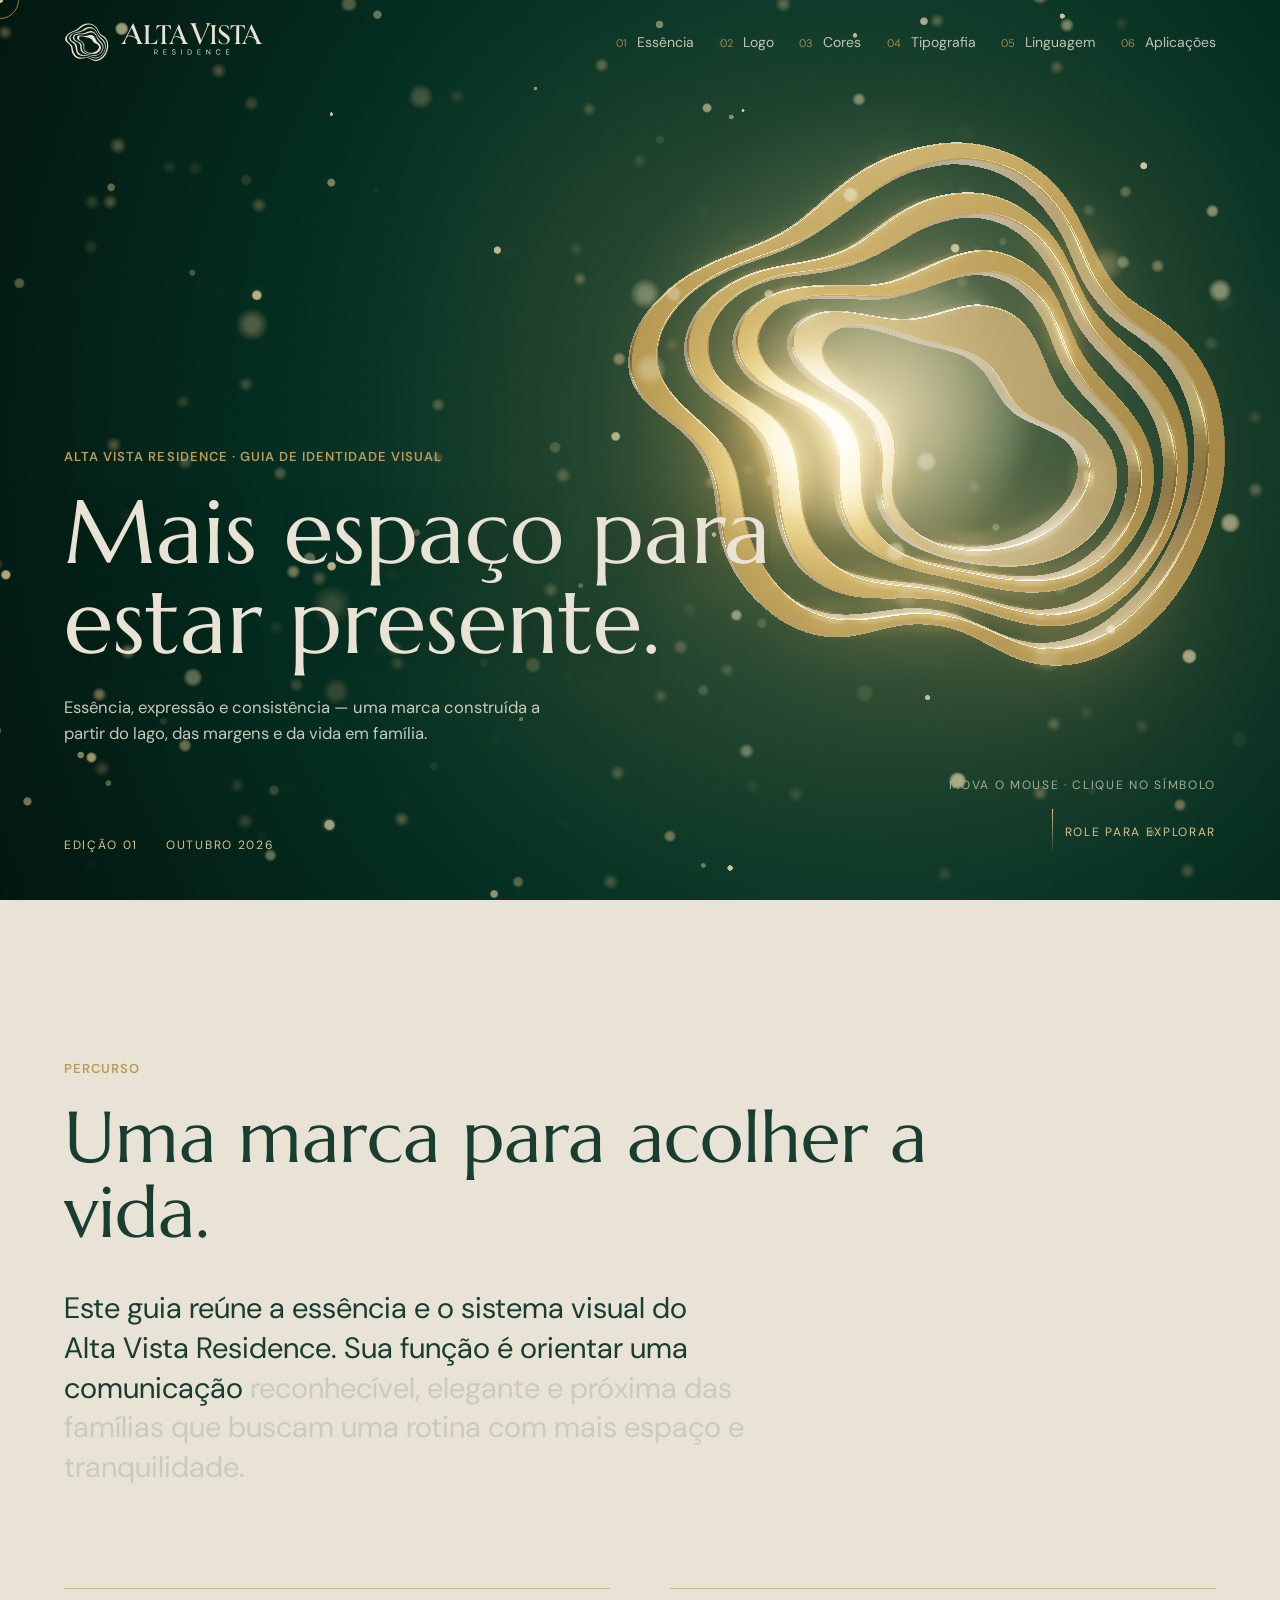
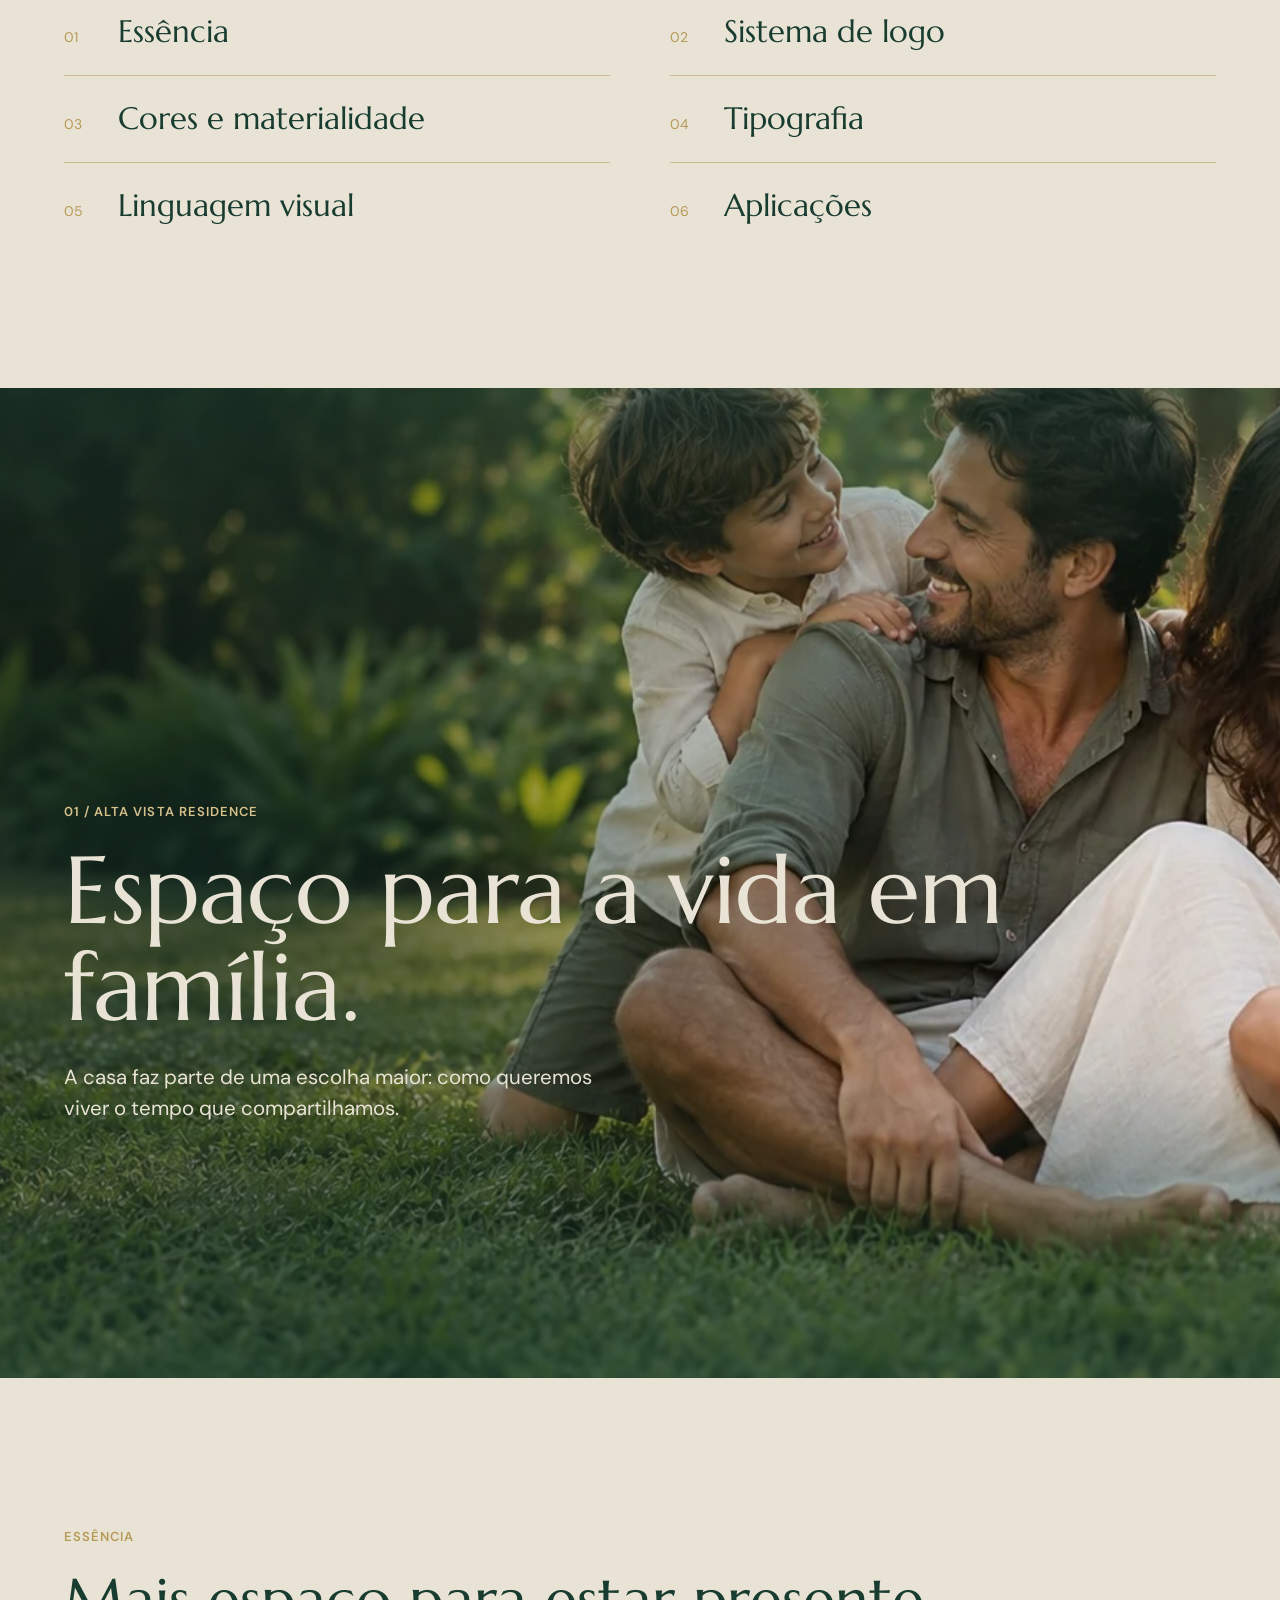
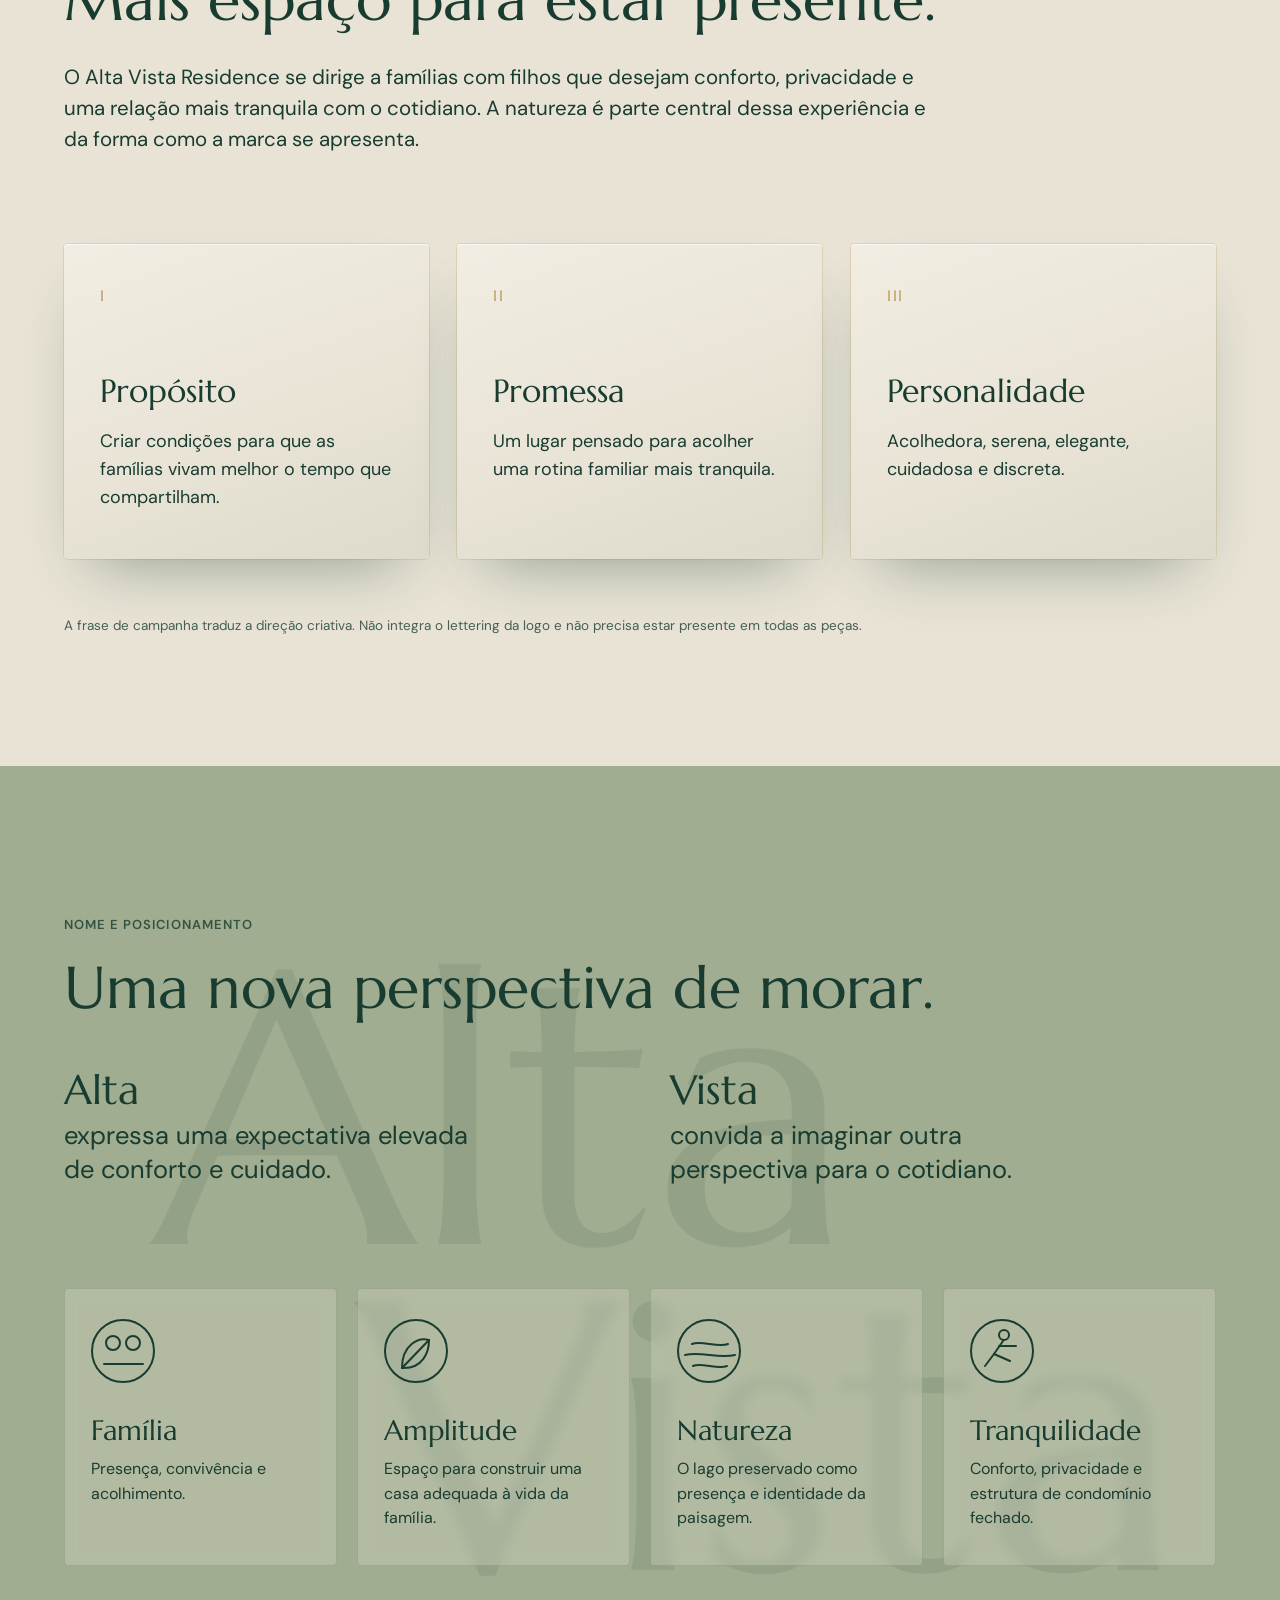
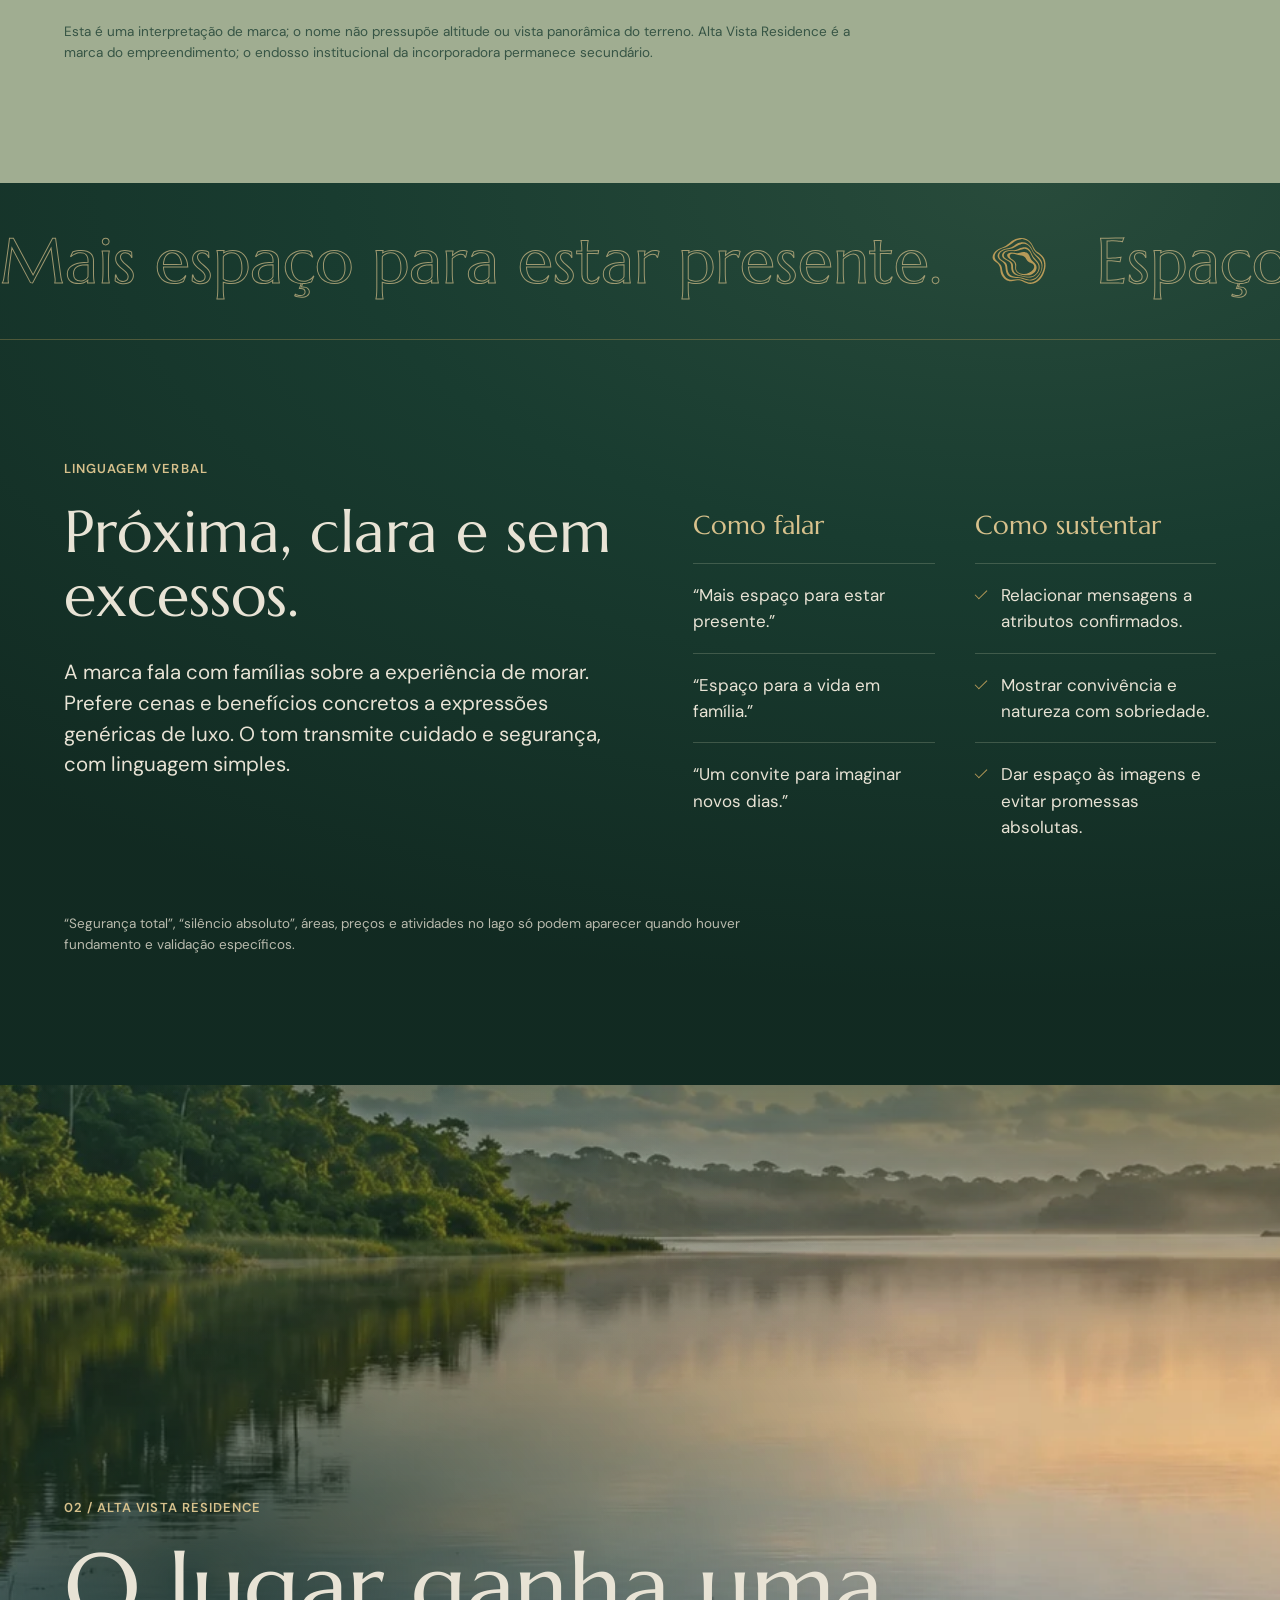
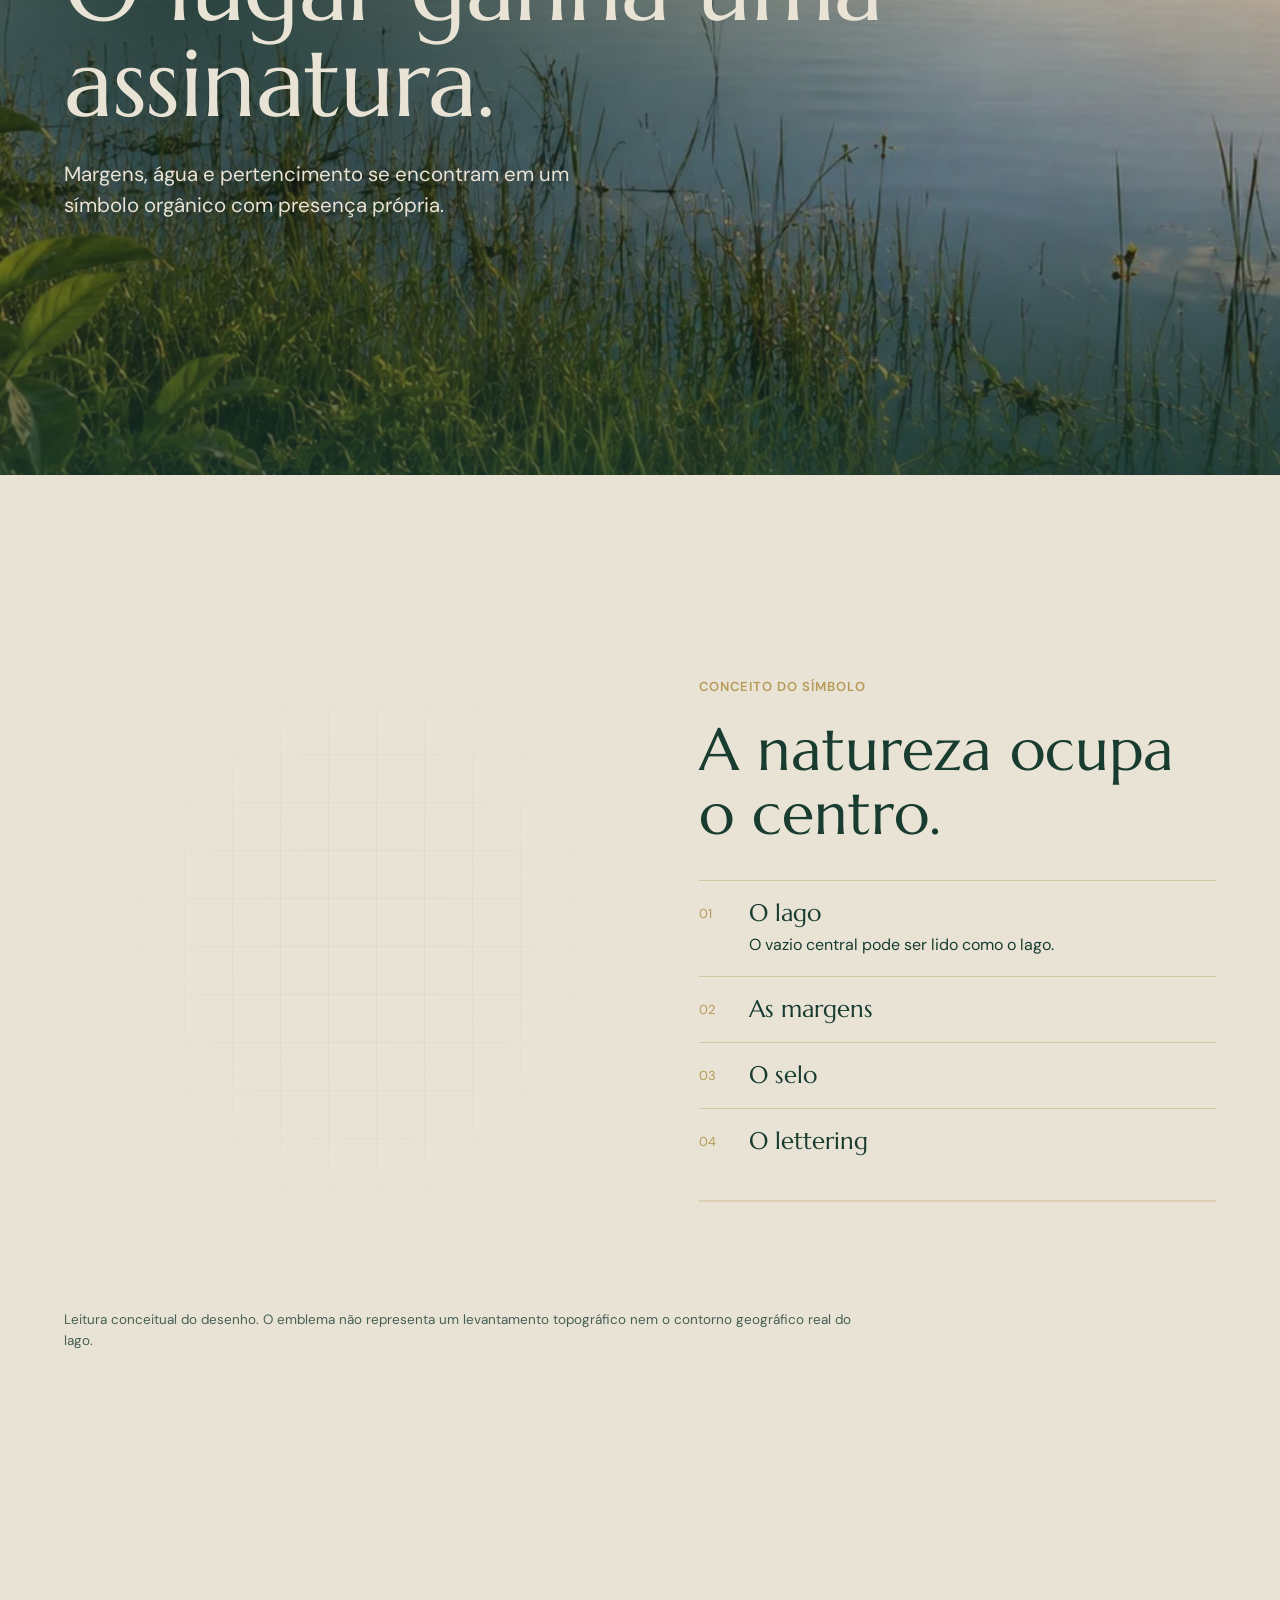
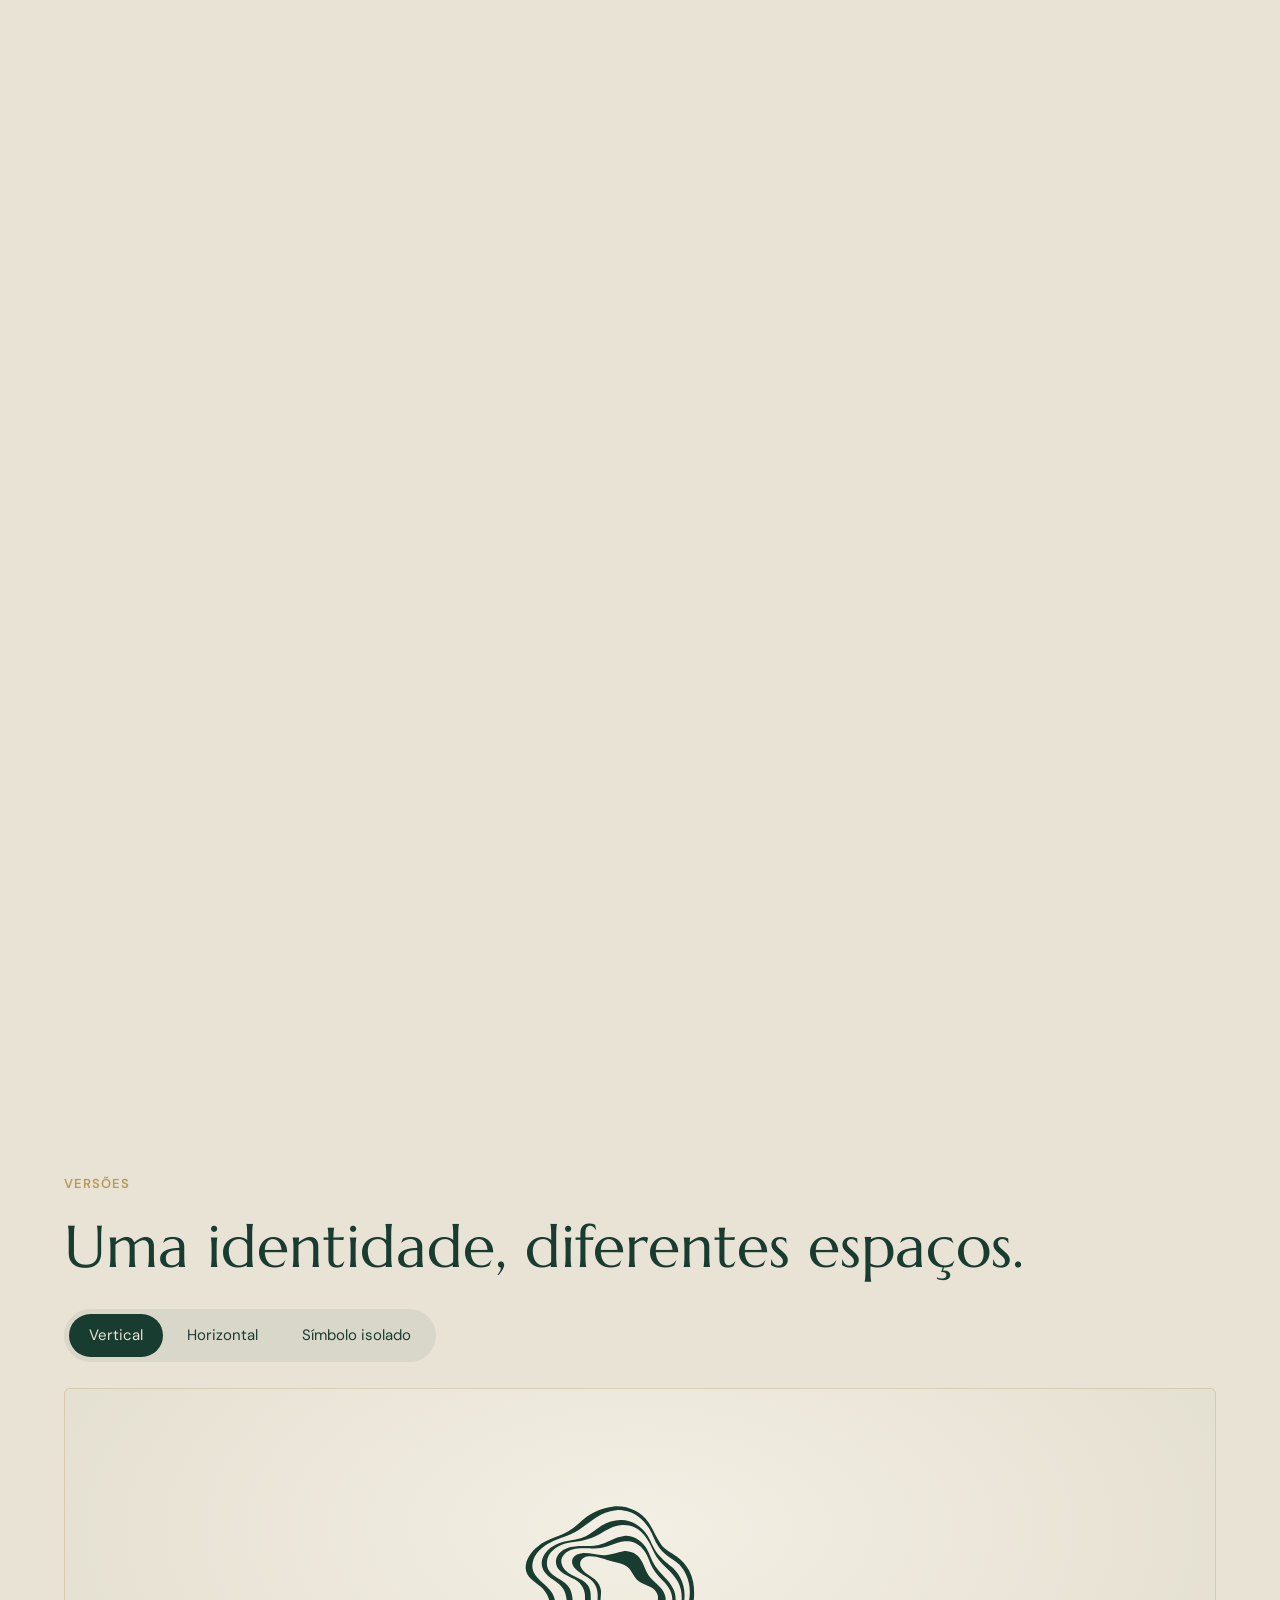
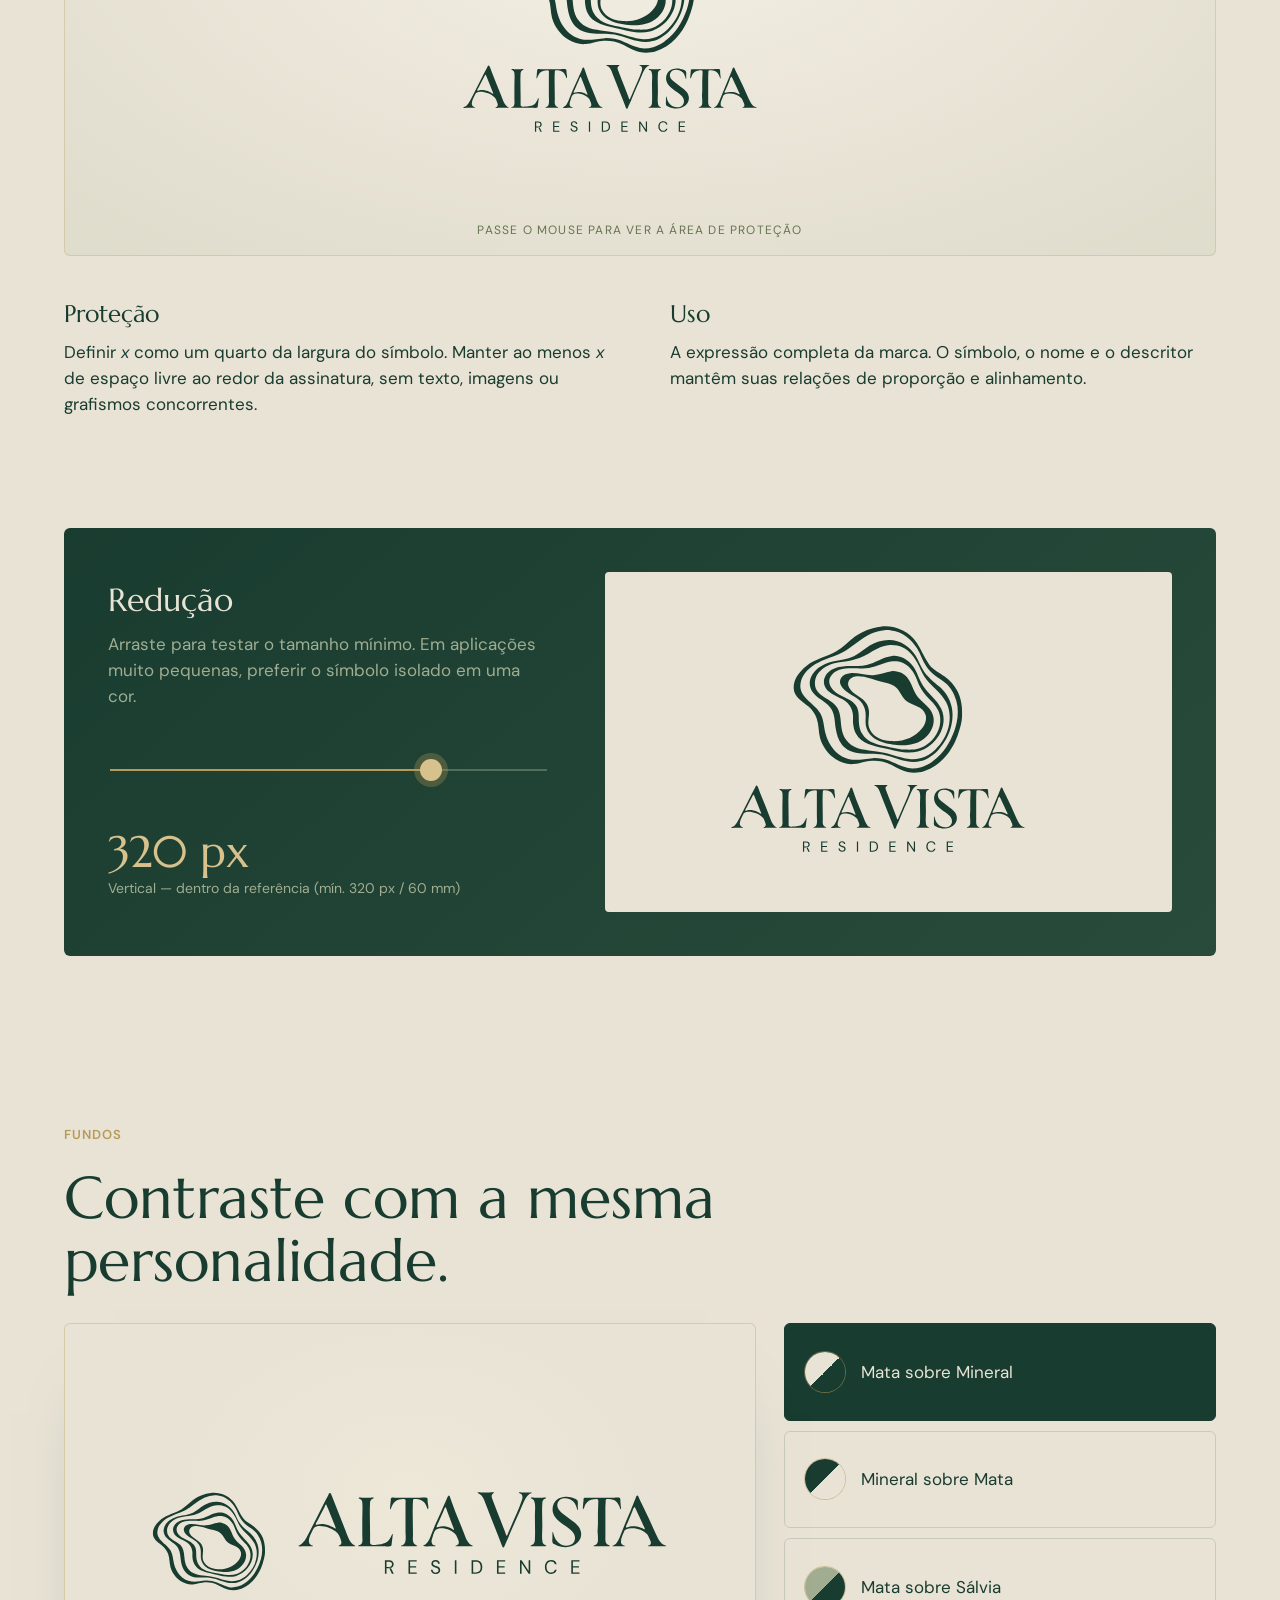
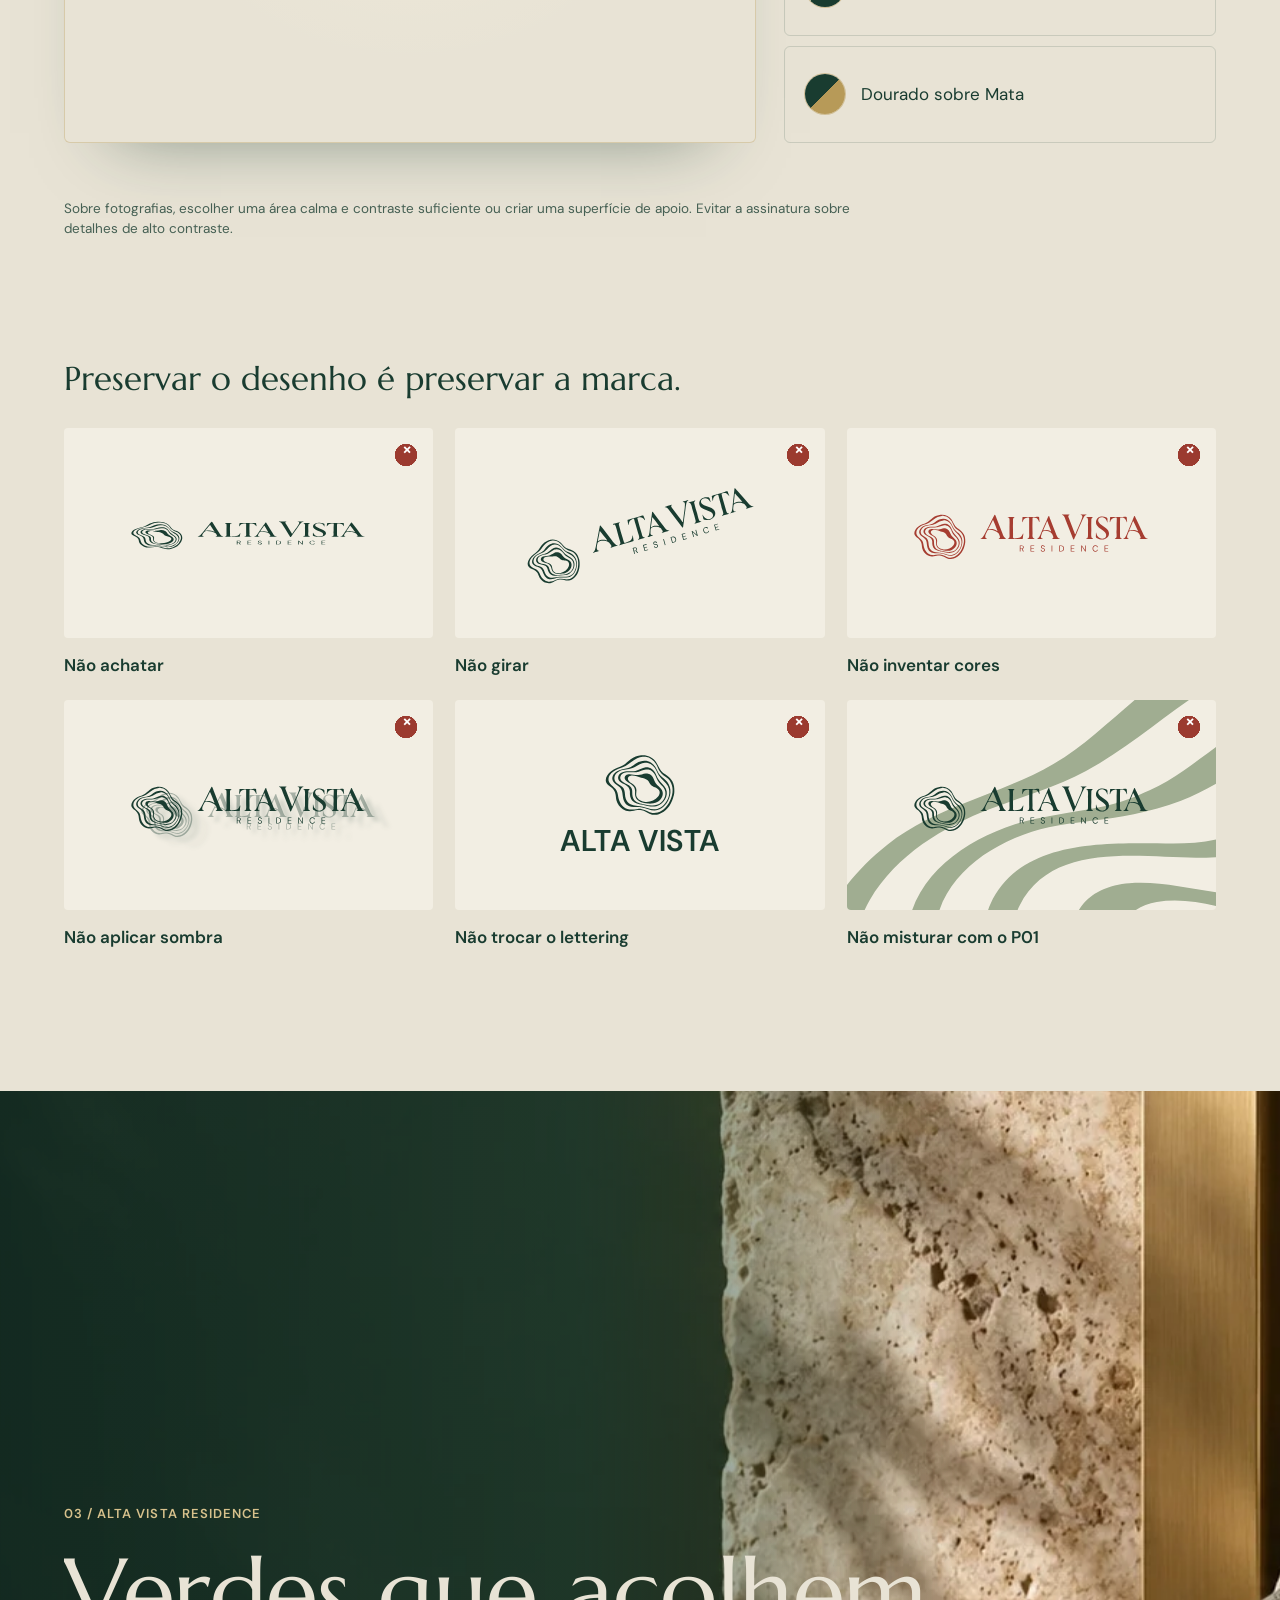
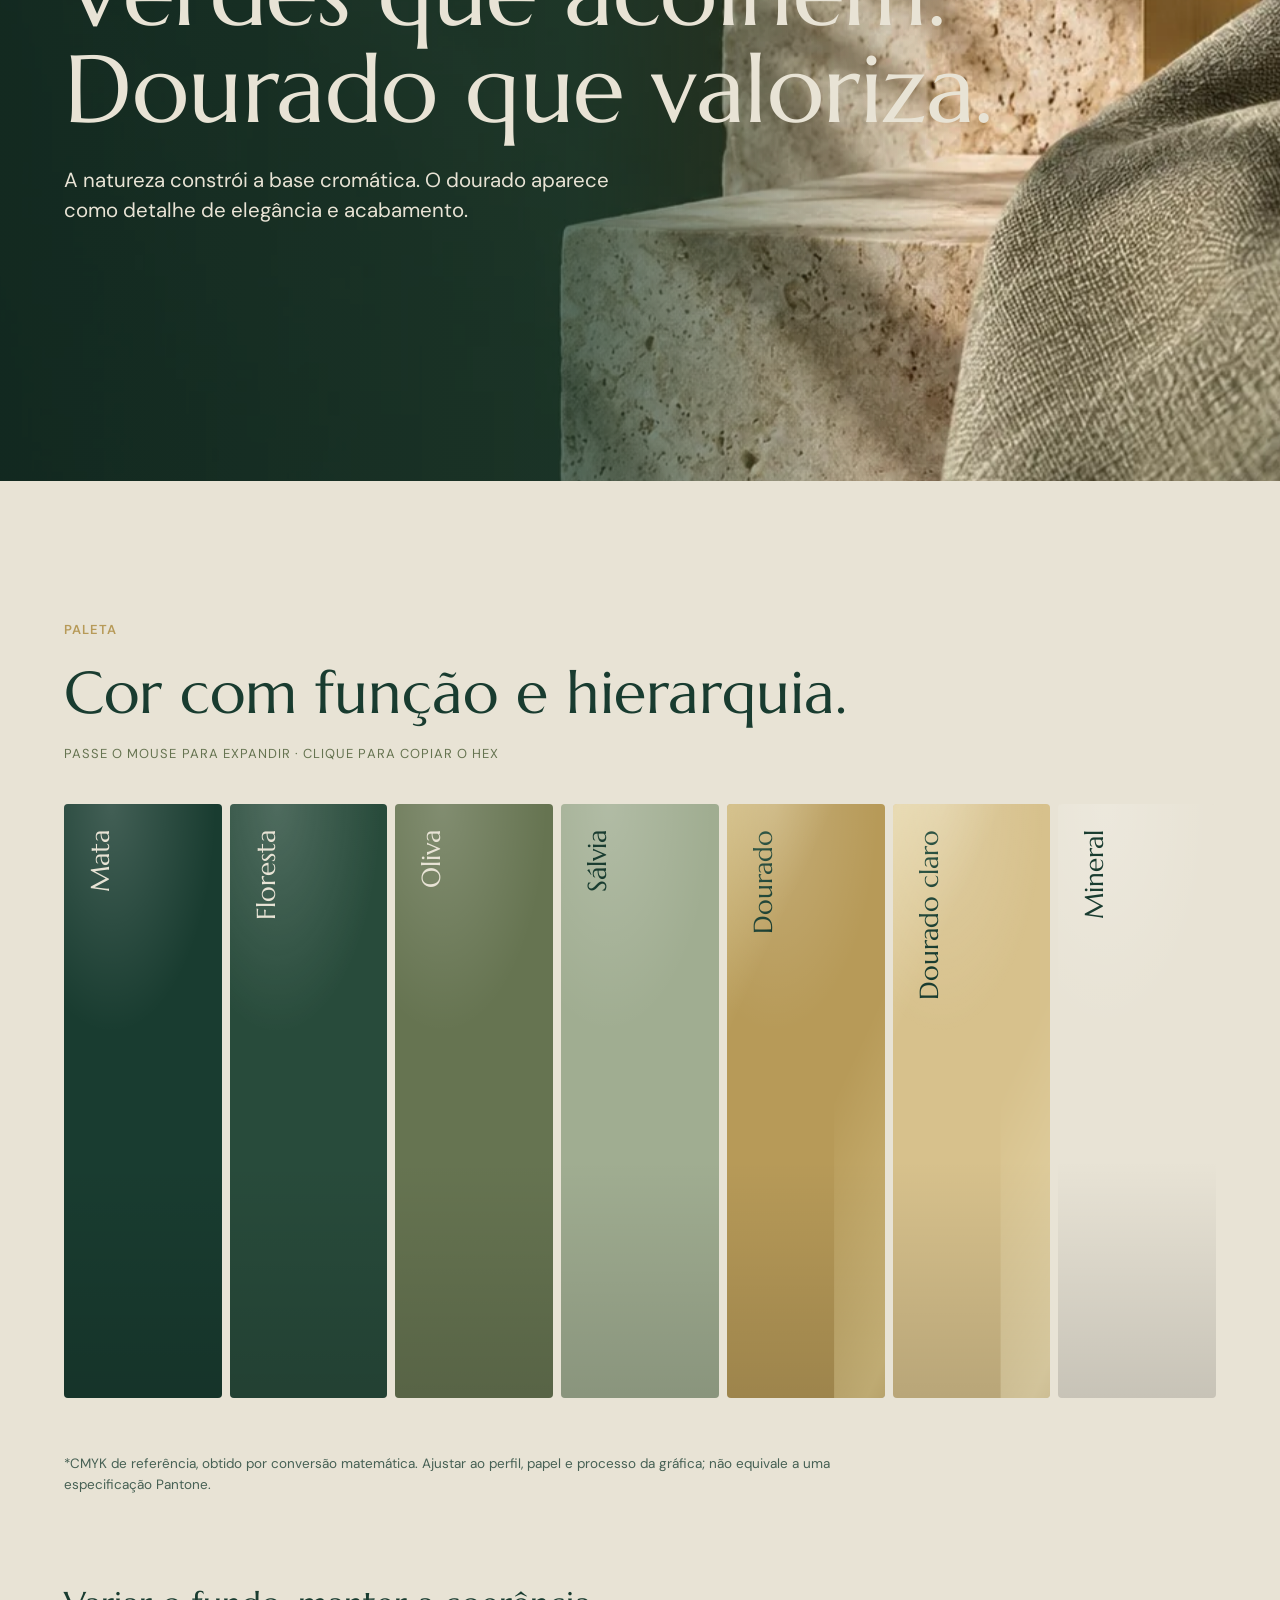
==== commit 9136d914: "Prepara o site para publicação - Título curto (Alta Vista Residence) - Downloads de SVG viram botões" ====
--- a/index.html
+++ b/index.html
@@ -3,7 +3,7 @@
 <head>
   <meta charset="utf-8">
   <meta name="viewport" content="width=device-width, initial-scale=1">
-  <title>Alta Vista Residence — Identidade Visual</title>
+  <title>Alta Vista Residence</title>
   <meta name="description" content="Apresentação interativa da identidade visual do Alta Vista Residence: essência, símbolo, cores, tipografia, linguagem visual e aplicações.">
   <meta name="theme-color" content="#193C30">
   <link rel="icon" href="assets/brand/symbol.svg">
@@ -624,10 +624,10 @@
           <div class="reveal-up"><h3>Conteúdo</h3><p>Atualizar textos comerciais com informações confirmadas. Manter arquitetura, imagens ilustrativas e fotografias do projeto claramente distinguíveis.</p></div>
         </div>
         <div class="downloads">
-          <a href="assets/brand/logo-vertical.svg" download data-cursor="baixar"><span data-logo="symbol"></span>Assinatura vertical <i>SVG</i></a>
-          <a href="assets/brand/logo-horizontal.svg" download data-cursor="baixar"><span data-logo="symbol"></span>Assinatura horizontal <i>SVG</i></a>
-          <a href="assets/brand/symbol.svg" download data-cursor="baixar"><span data-logo="symbol"></span>Símbolo isolado <i>SVG</i></a>
-          <a href="assets/brand/p01.svg" download data-cursor="baixar"><span data-logo="symbol"></span>Grafismo P01 <i>SVG</i></a>
+          <button type="button" data-copy-svg="vertical" data-cursor="copiar"><span data-logo="symbol"></span>Assinatura vertical <i>Copiar SVG</i></button>
+          <button type="button" data-copy-svg="horizontal" data-cursor="copiar"><span data-logo="symbol"></span>Assinatura horizontal <i>Copiar SVG</i></button>
+          <button type="button" data-copy-svg="symbol" data-cursor="copiar"><span data-logo="symbol"></span>Símbolo isolado <i>Copiar SVG</i></button>
+          <button type="button" data-copy-svg="p01" data-cursor="copiar"><span data-logo="symbol"></span>Grafismo P01 <i>Copiar SVG</i></button>
           <a href="https://fonts.google.com/specimen/Marcellus" target="_blank" rel="noopener" data-cursor="abrir"><span data-logo="symbol"></span>Marcellus <i>Google Fonts</i></a>
           <a href="https://fonts.google.com/specimen/DM+Sans" target="_blank" rel="noopener" data-cursor="abrir"><span data-logo="symbol"></span>DM Sans <i>Google Fonts</i></a>
         </div>
--- a/assets/css/style.css
+++ b/assets/css/style.css
@@ -522,12 +522,12 @@
 /* ---------- files ---------- */
 .files { padding: 150px 0; }
 .downloads { display: grid; grid-template-columns: repeat(3, 1fr); gap: 14px; margin-top: 80px; }
-.downloads a { display: flex; align-items: center; gap: 16px; padding: 22px 24px; border-radius: 6px; border: 1px solid color-mix(in srgb, var(--mata) 15%, transparent); transition: background .4s, color .4s, translate .6s var(--ease); font-size: 17px; }
-.downloads a [data-logo] { width: 34px; color: var(--dourado); transition: transform .8s var(--ease); }
-.downloads a i { margin-left: auto; font-style: normal; font-size: 12px; letter-spacing: .1em; color: var(--oliva); }
-.downloads a:hover { background: var(--mata); color: var(--mineral); translate: 0 -4px; }
-.downloads a:hover [data-logo] { transform: rotate(180deg) scale(1.1); color: var(--dourado-claro); }
-.downloads a:hover i { color: var(--salvia); }
+.downloads a, .downloads button { display: flex; align-items: center; gap: 16px; padding: 22px 24px; border-radius: 6px; border: 1px solid color-mix(in srgb, var(--mata) 15%, transparent); transition: background .4s, color .4s, translate .6s var(--ease); font-size: 17px; }
+.downloads a [data-logo], .downloads button [data-logo] { width: 34px; color: var(--dourado); transition: transform .8s var(--ease); }
+.downloads a i, .downloads button i { margin-left: auto; font-style: normal; font-size: 12px; letter-spacing: .1em; color: var(--oliva); }
+.downloads a:hover, .downloads button:hover { background: var(--mata); color: var(--mineral); translate: 0 -4px; }
+.downloads a:hover [data-logo], .downloads button:hover [data-logo] { transform: rotate(180deg) scale(1.1); color: var(--dourado-claro); }
+.downloads a:hover i, .downloads button:hover i { color: var(--salvia); }
 
 /* ---------- finale ---------- */
 .finale { min-height: 100vh; overflow: hidden; display: flex; flex-direction: column; justify-content: center; color: var(--mineral); background: var(--mata); }
@@ -588,7 +588,9 @@
   .gcard figcaption { flex-direction: column; gap: 4px; }
   .gcard figcaption span { text-align: left; }
   .studio__caption { left: var(--gutter); text-align: left; bottom: 110px; }
-  .studio__tabs { position: absolute; bottom: 30px; left: var(--gutter); right: var(--gutter); width: auto; justify-content: center; border-radius: 22px; }
+  .studio__tabs { position: absolute; bottom: 30px; left: var(--gutter); right: var(--gutter); width: auto; flex-wrap: nowrap; overflow-x: auto; scrollbar-width: none; }
+  .studio__caption span { display: none; }
+  .studio__caption { bottom: 96px; }
   .studio__tabs button { padding: 8px 14px; font-size: 14px; }
   .studio__hint { display: none; }
   .footer { flex-direction: column; align-items: flex-start; }
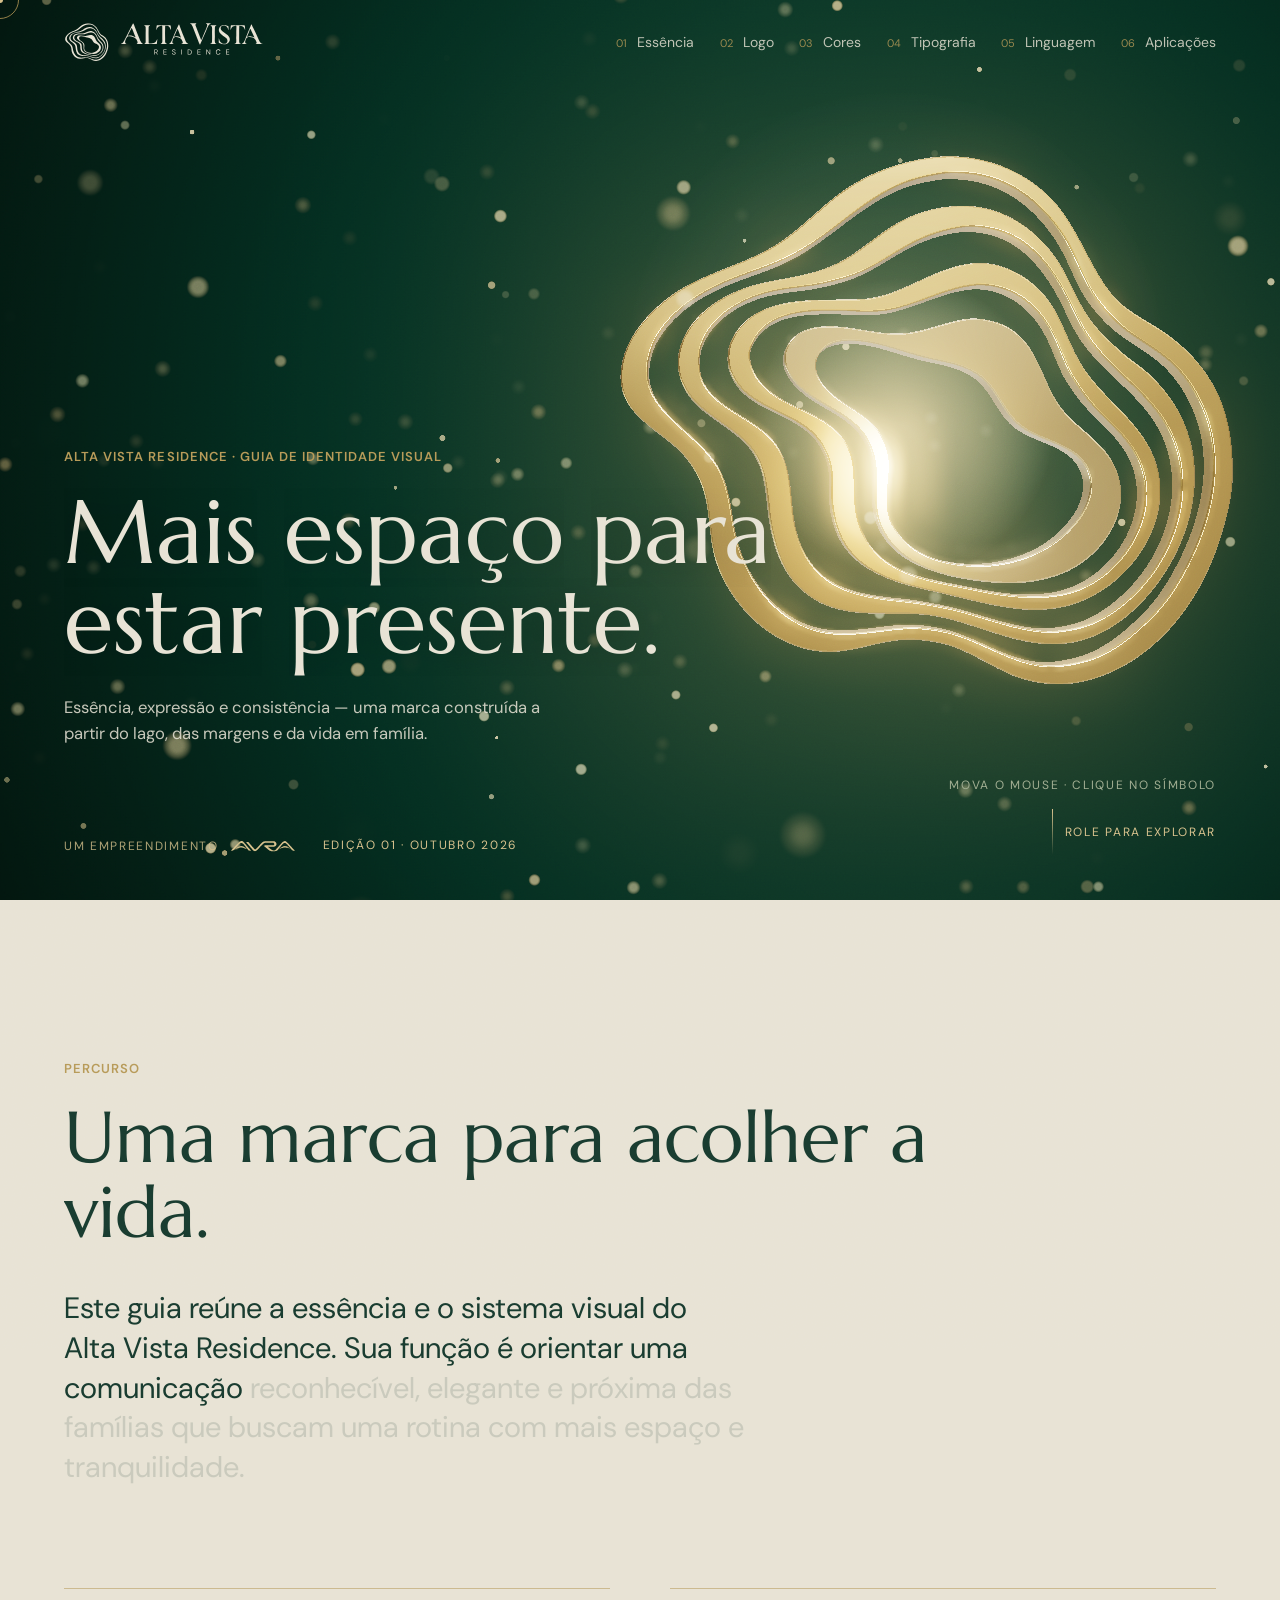
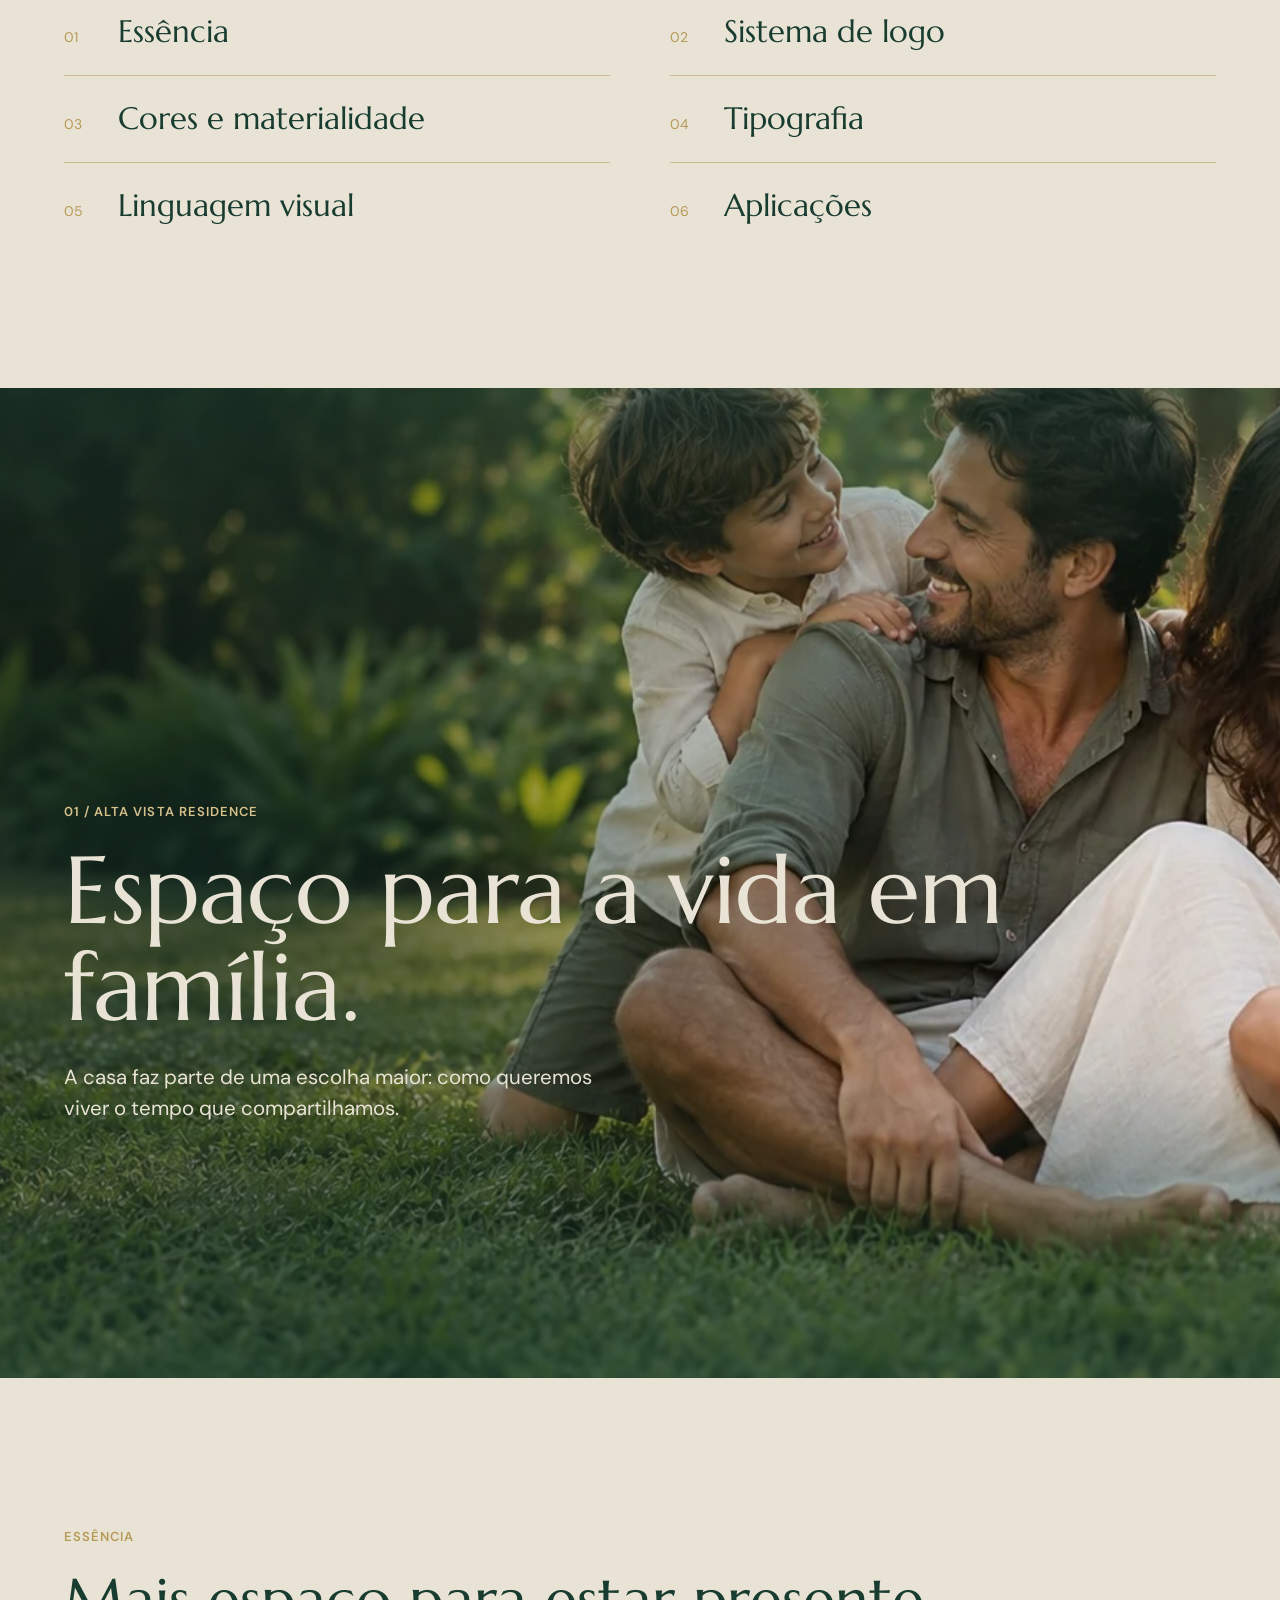
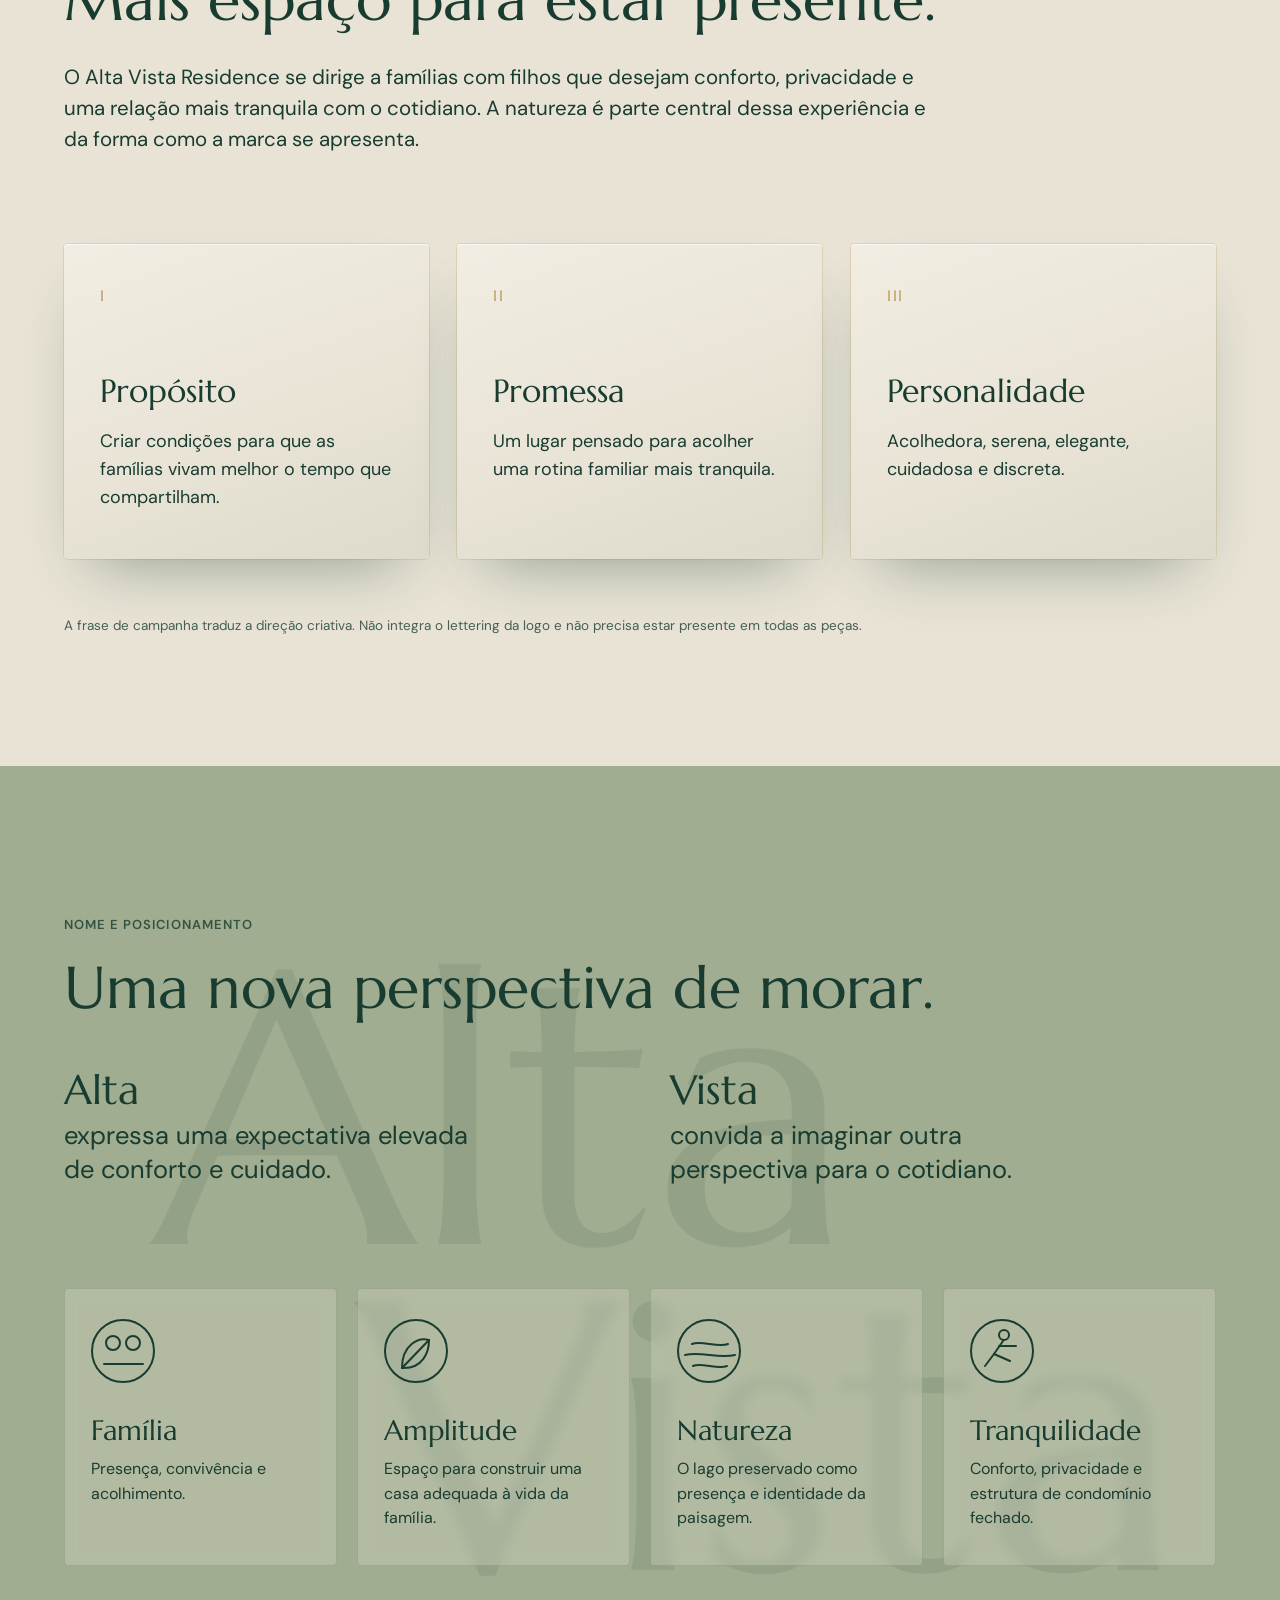
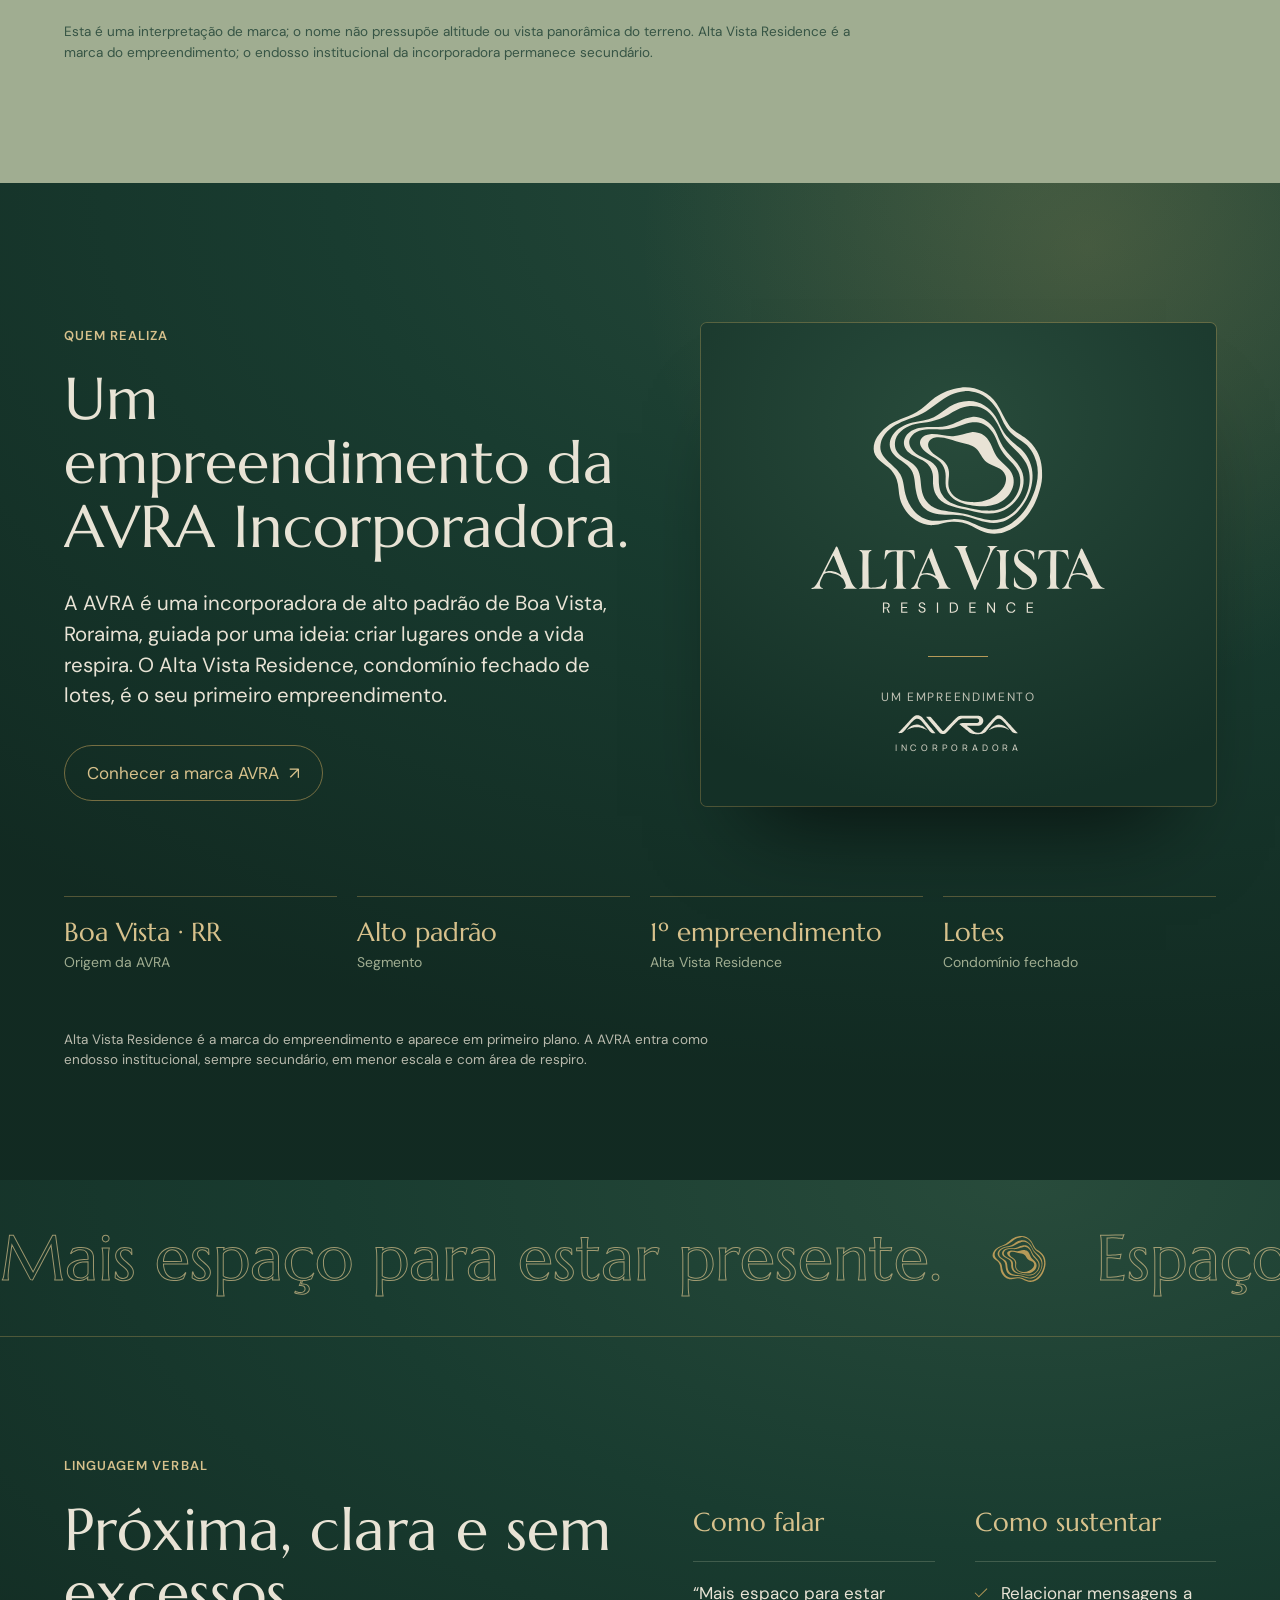
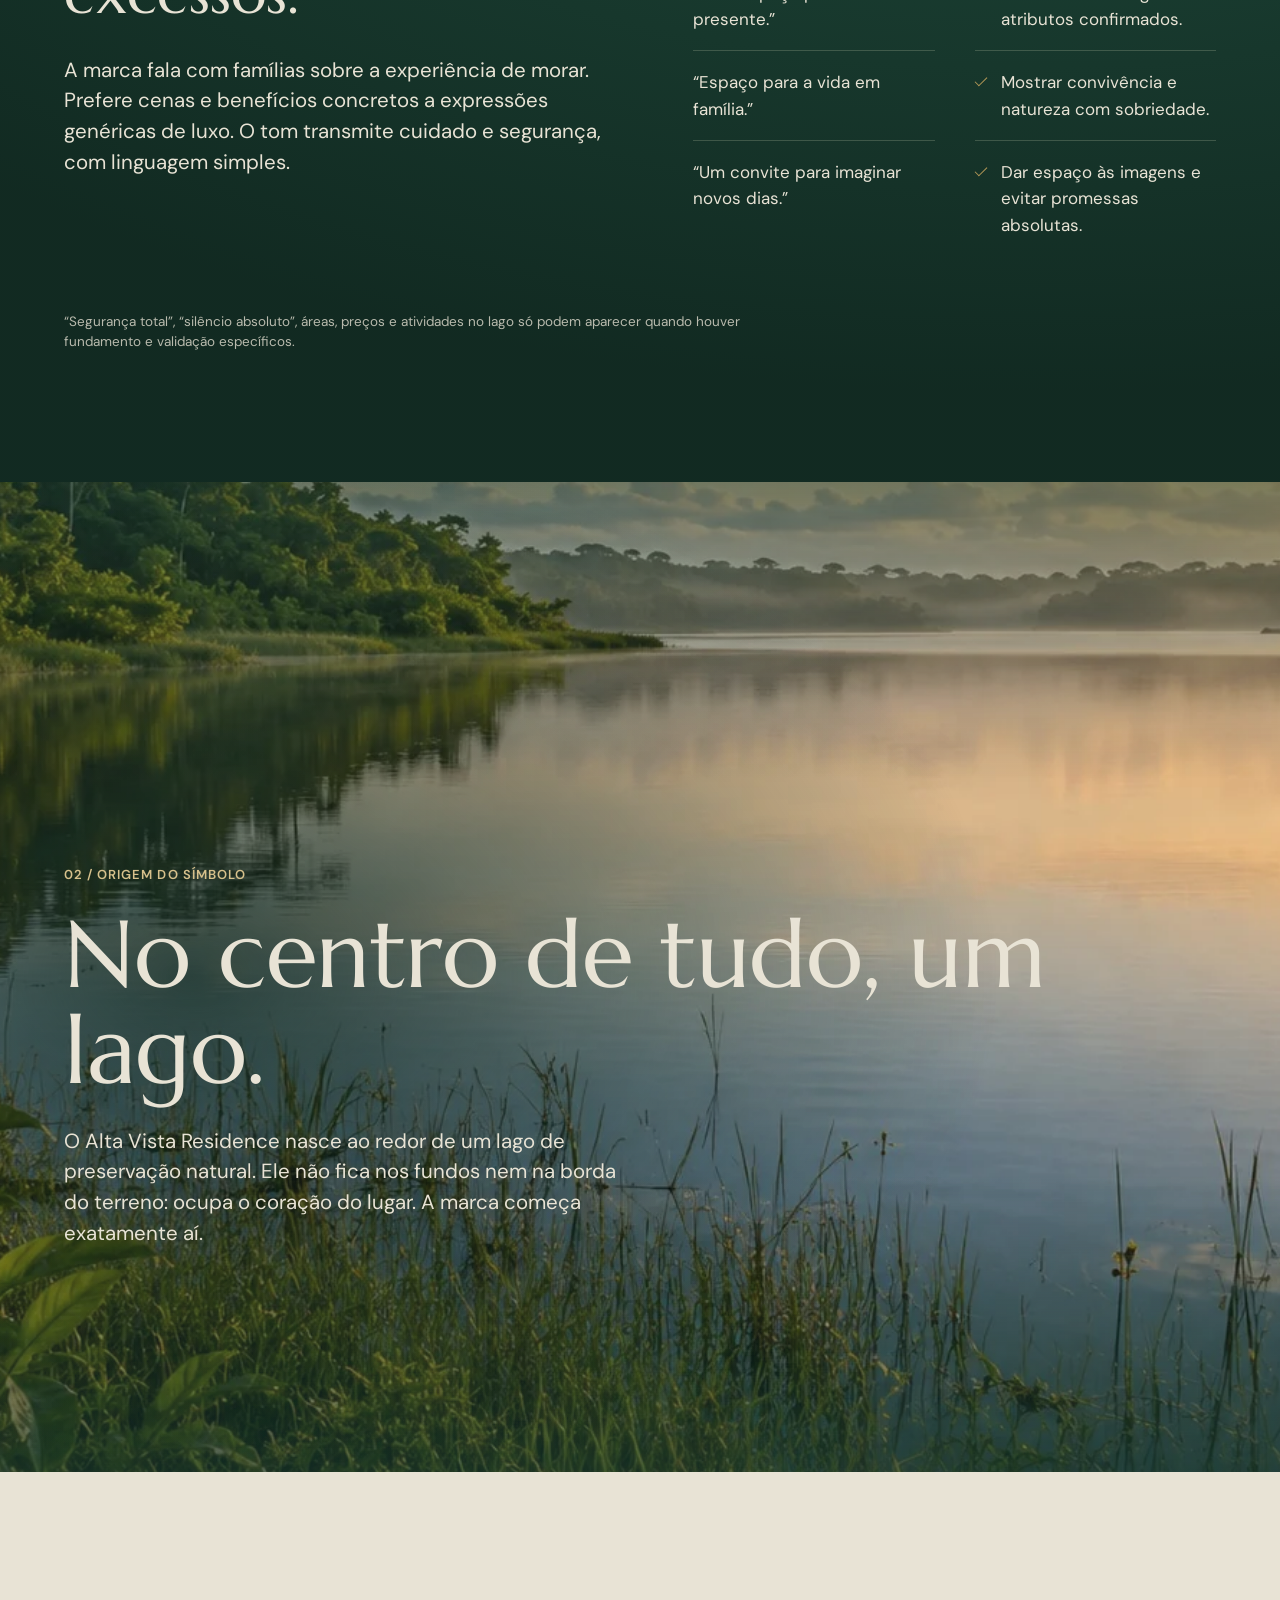
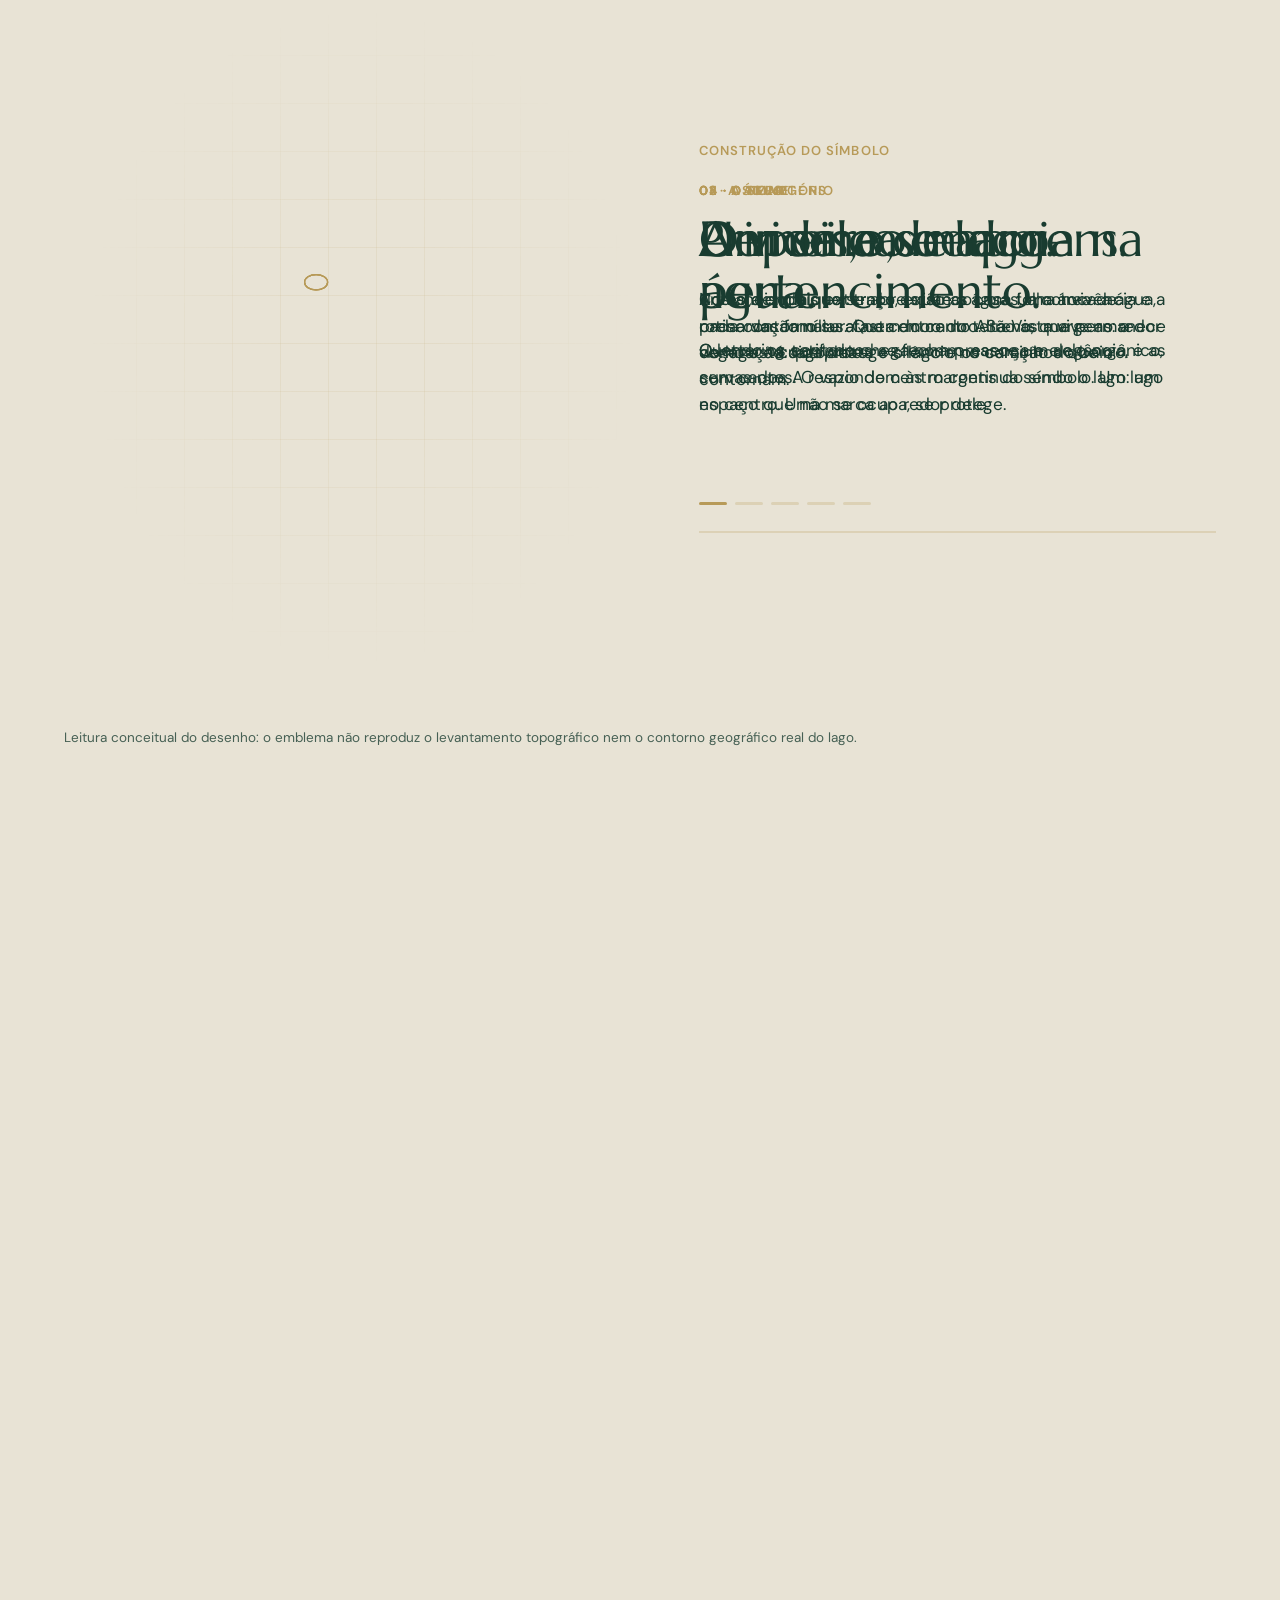
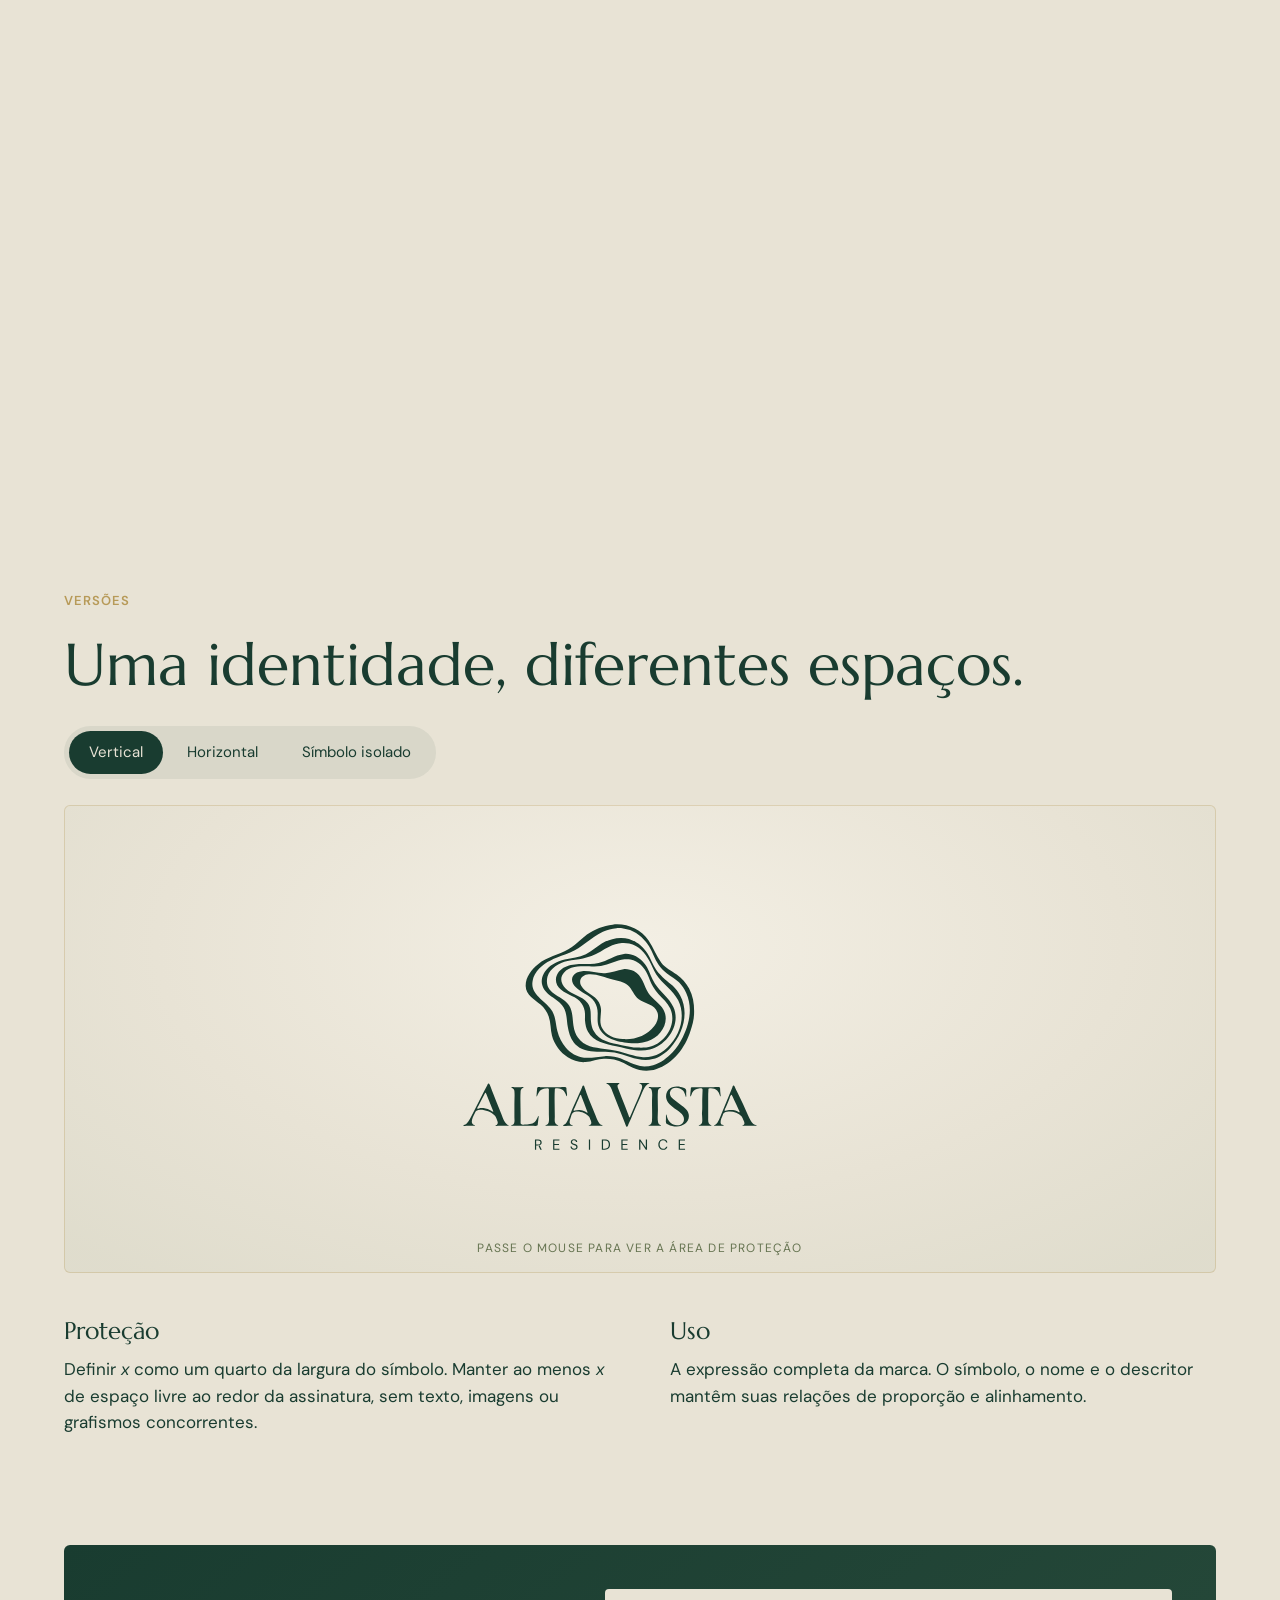
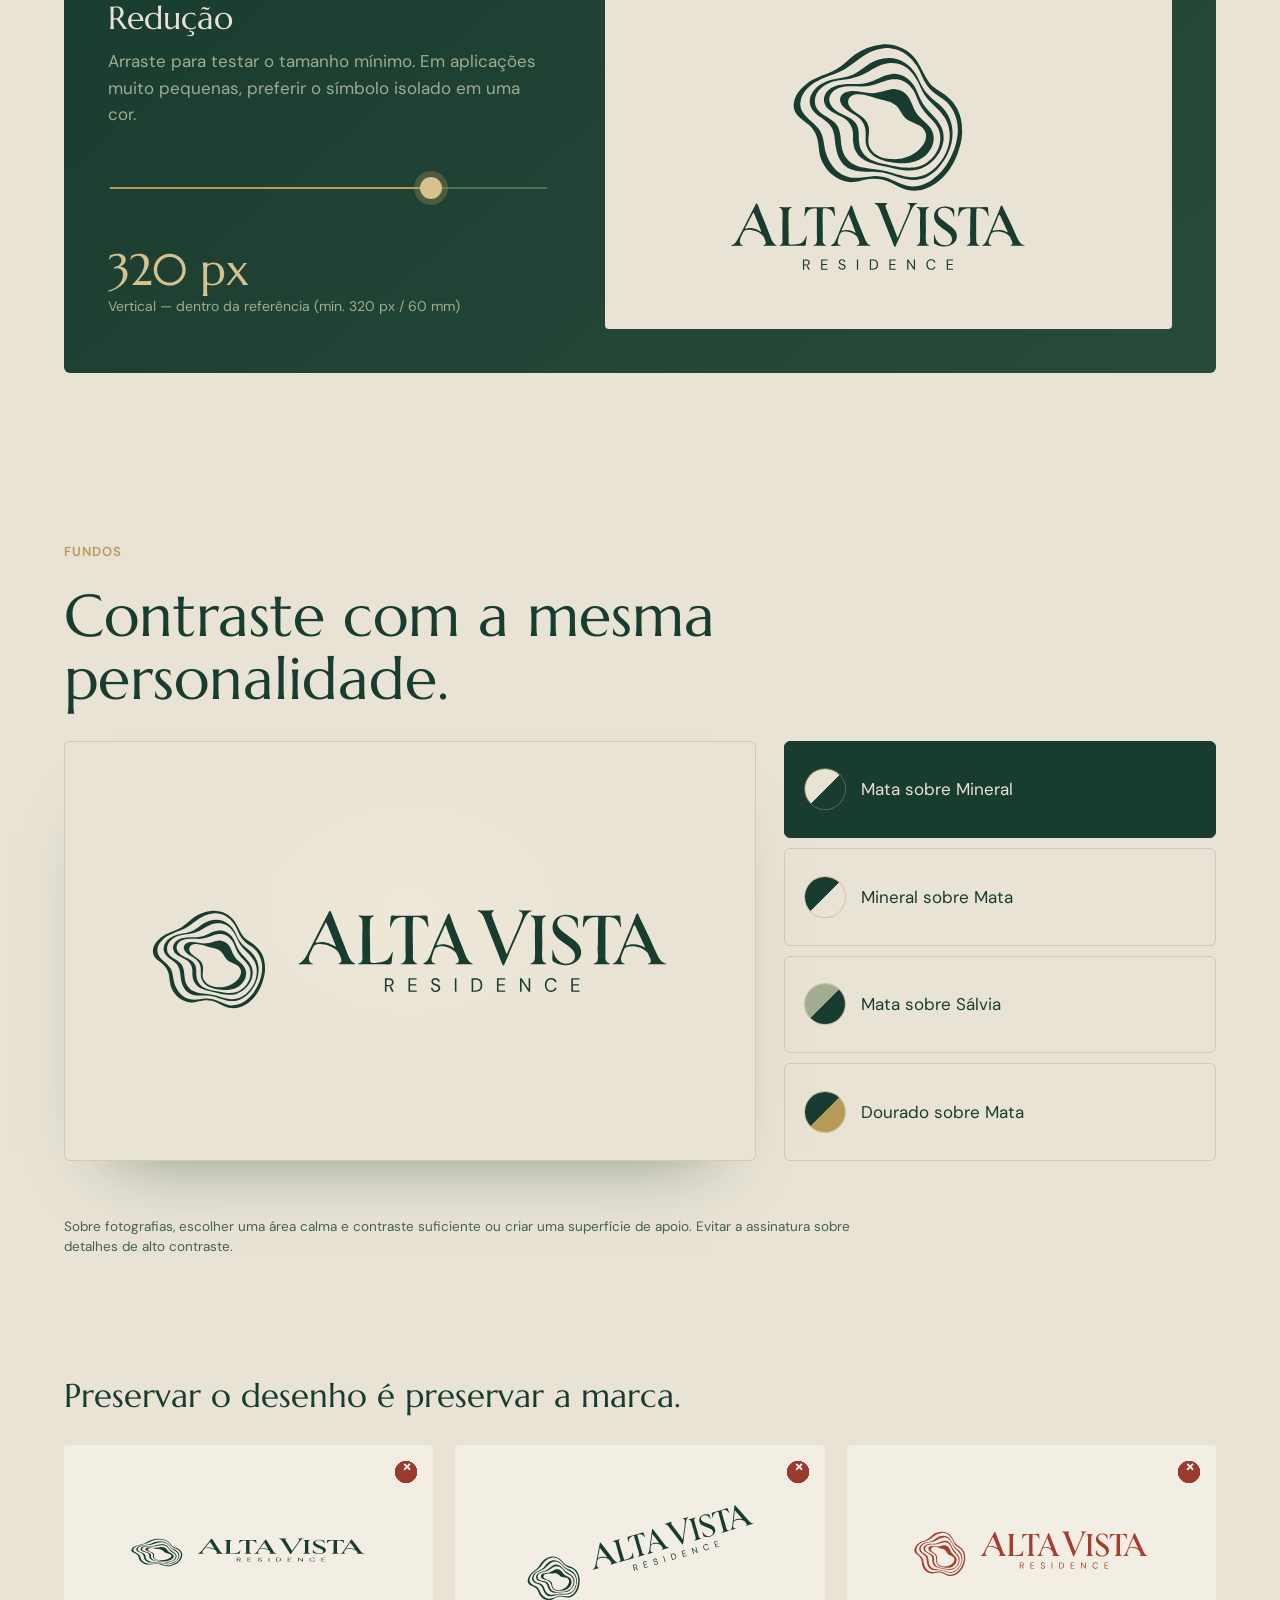
==== commit a3a2d5ed: "Narrativa do lago na construção do símbolo e endosso da AVRA - Construção do símbolo em 5 capítulos " ====
--- a/index.html
+++ b/index.html
@@ -9,7 +9,7 @@
   <link rel="icon" href="assets/brand/symbol.svg">
   <link rel="preconnect" href="https://fonts.googleapis.com">
   <link rel="preconnect" href="https://fonts.gstatic.com" crossorigin>
-  <link href="https://fonts.googleapis.com/css2?family=DM+Sans:opsz,wght@9..40,400;9..40,600&family=Marcellus&display=swap" rel="stylesheet">
+  <link href="https://fonts.googleapis.com/css2?family=DM+Sans:opsz,wght@9..40,400;9..40,600&family=Manrope:wght@500&family=Marcellus&display=swap" rel="stylesheet">
   <link rel="stylesheet" href="assets/css/style.css">
   <script type="importmap">
     { "imports": { "three": "./assets/vendor/three/three.module.min.js", "three/addons/": "./assets/vendor/three/addons/" } }
@@ -56,7 +56,7 @@
         <span>Mova o mouse · clique no símbolo</span>
         <span class="hero__scroll"><i></i>Role para explorar</span>
       </div>
-      <div class="hero__meta"><span>Edição 01</span><span>Outubro 2026</span></div>
+      <div class="hero__meta"><span class="endorse"><em>Um empreendimento</em><span class="endorse__mark" data-logo="avra"></span></span><span>Edição 01 · Outubro 2026</span></div>
     </section>
 
     <!-- ============ MANIFESTO ============ -->
@@ -70,7 +70,7 @@
           <li><a href="#simbolo" data-cursor="ver"><i>02</i><span>Sistema de logo</span><b>Símbolo, versões e proteção</b></a></li>
           <li><a href="#cores" data-cursor="ver"><i>03</i><span>Cores e materialidade</span><b>Verdes, dourados e acabamentos</b></a></li>
           <li><a href="#tipografia" data-cursor="ver"><i>04</i><span>Tipografia</span><b>Marcellus + DM Sans</b></a></li>
-          <li><a href="#linguagem" data-cursor="ver"><i>05</i><span>Linguagem visual</span><b>P01 · Margens ampliadas</b></a></li>
+          <li><a href="#linguagem" data-cursor="ver"><i>05</i><span>Linguagem visual</span><b>Fotografia, ícones e P01</b></a></li>
           <li><a href="#aplicacoes" data-cursor="ver"><i>06</i><span>Aplicações</span><b>Mockups em 3D e campanha</b></a></li>
         </ol>
       </div>
@@ -151,6 +151,32 @@
       </div>
     </section>
 
+    <!-- Endosso AVRA -->
+    <section class="avra section--mata" id="avra">
+      <div class="avra__glow" aria-hidden="true"></div>
+      <div class="wrap avra__grid">
+        <div class="avra__copy">
+          <p class="eyebrow eyebrow--gold">Quem realiza</p>
+          <h2 class="h2 h2--light" data-split>Um empreendimento da AVRA Incorporadora.</h2>
+          <p class="lead reveal-up">A AVRA é uma incorporadora de alto padrão de Boa Vista, Roraima, guiada por uma ideia: criar lugares onde a vida respira. O Alta Vista Residence, condomínio fechado de lotes, é o seu primeiro empreendimento.</p>
+          <a class="avra__link reveal-up" href="https://gabritomelo10-create.github.io/avra/" target="_blank" rel="noopener" data-cursor="abrir">Conhecer a marca AVRA <span aria-hidden="true">↗</span></a>
+        </div>
+        <div class="avra__lockup reveal-up" data-tilt>
+          <div class="avra__lockup-main"><span data-logo="vertical"></span></div>
+          <div class="avra__lockup-rule"></div>
+          <div class="endorse endorse--stack"><em>Um empreendimento</em><span class="endorse__mark" data-logo="avra"></span><small>INCORPORADORA</small></div>
+          <span class="tilt-card__glare"></span>
+        </div>
+      </div>
+      <div class="wrap avra__facts">
+        <div class="reveal-up"><b>Boa Vista · RR</b><span>Origem da AVRA</span></div>
+        <div class="reveal-up"><b>Alto padrão</b><span>Segmento</span></div>
+        <div class="reveal-up"><b>1º empreendimento</b><span>Alta Vista Residence</span></div>
+        <div class="reveal-up"><b>Lotes</b><span>Condomínio fechado</span></div>
+      </div>
+      <p class="wrap note note--light">Alta Vista Residence é a marca do empreendimento e aparece em primeiro plano. A AVRA entra como endosso institucional, sempre secundário, em menor escala e com área de respiro.</p>
+    </section>
+
     <!-- Linguagem verbal -->
     <section class="verbal section--mata">
       <div class="marquee" aria-hidden="true">
@@ -193,9 +219,9 @@
       <div class="parallax-media" data-parallax="0.3"><img src="assets/img/lago.webp" alt="Lago ao amanhecer cercado por mata, com névoa sobre a água" loading="lazy"></div>
       <div class="chapter-cover__shade"></div>
       <div class="wrap chapter-cover__content">
-        <p class="eyebrow eyebrow--gold">02 / Alta Vista Residence</p>
-        <h2 class="display" data-split>O lugar ganha uma assinatura.</h2>
-        <p class="lead reveal-up">Margens, água e pertencimento se encontram em um símbolo orgânico com presença própria.</p>
+        <p class="eyebrow eyebrow--gold">02 / Origem do símbolo</p>
+        <h2 class="display" data-split>No centro de tudo, um lago.</h2>
+        <p class="lead reveal-up">O Alta Vista Residence nasce ao redor de um lago de preservação natural. Ele não fica nos fundos nem na borda do terreno: ocupa o coração do lugar. A marca começa exatamente aí.</p>
       </div>
     </section>
 
@@ -207,17 +233,18 @@
           <div class="build__logo" id="buildLogo" aria-label="Construção da assinatura Alta Vista Residence" role="img"></div>
         </div>
         <div class="build__copy">
-          <p class="eyebrow">Conceito do símbolo</p>
-          <h2 class="h2">A natureza ocupa o centro.</h2>
-          <ol class="build__steps">
-            <li class="is-active"><i>01</i><div><b>O lago</b><span>O vazio central pode ser lido como o lago.</span></div></li>
-            <li><i>02</i><div><b>As margens</b><span>Os contornos ao redor evocam suas margens e o território que o acolhe.</span></div></li>
-            <li><i>03</i><div><b>O selo</b><span>A forma de selo sugere pertencimento, cuidado e unidade.</span></div></li>
-            <li><i>04</i><div><b>O lettering</b><span>O lettering serifado acrescenta presença e elegância; as curvas dos A dialogam com a linguagem orgânica do símbolo.</span></div></li>
-          </ol>
+          <p class="eyebrow">Construção do símbolo</p>
+          <div class="tale" aria-live="polite">
+            <article class="tale__step is-active"><i>01 · A água</i><h3>Primeiro, o lago.</h3><p>Antes de qualquer traço, existe a água. Uma área de preservação natural no centro do terreno, que permanece como está: lago, mata e silêncio no coração do bairro.</p></article>
+            <article class="tale__step"><i>02 · As margens</i><h3>Depois, as margens.</h3><p>Como a onda que se abre quando uma folha toca a água, cada contorno se afasta do centro. São as margens: a vegetação que protege o lago e os caminhos que o contornam.</p></article>
+            <article class="tale__step"><i>03 · O território</i><h3>A vida ao redor.</h3><p>Nos anéis mais externos estão as casas, a convivência e a rotina das famílias. Quem mora no Alta Vista vive ao redor do lago e cuida dele.</p></article>
+            <article class="tale__step"><i>04 · O selo</i><h3>Um selo de pertencimento.</h3><p>Quando os contornos se fecham, nasce um selo orgânico, sem cantos. O vazio do centro continua sendo o lago: um espaço que não se ocupa, se protege.</p></article>
+            <article class="tale__step"><i>05 · O nome</i><h3>O nome se apoia na água.</h3><p>O lettering serifado chega com presença e elegância, e as curvas dos A respondem às margens do símbolo. Um lago no centro. Uma marca ao redor dele.</p></article>
+          </div>
+          <div class="build__dots" aria-hidden="true"><span class="is-active"></span><span></span><span></span><span></span><span></span></div>
           <div class="build__bar"><span></span></div>
         </div>
-        <p class="note build__note">Leitura conceitual do desenho. O emblema não representa um levantamento topográfico nem o contorno geográfico real do lago.</p>
+        <p class="note build__note">Leitura conceitual do desenho: o emblema não reproduz o levantamento topográfico nem o contorno geográfico real do lago.</p>
       </div>
     </section>
 
@@ -431,40 +458,7 @@
       <div class="wrap chapter-cover__content">
         <p class="eyebrow eyebrow--gold">05 / Alta Vista Residence</p>
         <h2 class="display" data-split>As margens viram linguagem.</h2>
-        <p class="lead reveal-up">O P01 amplia os contornos do selo e leva sua personalidade para além da logo.</p>
-      </div>
-    </section>
-
-    <section class="p01 section--mineral" id="p01">
-      <div class="p01__pin">
-        <div class="p01__art" id="p01Art" aria-hidden="true"></div>
-        <div class="wrap p01__copy">
-          <p class="eyebrow">P01 / Margens ampliadas</p>
-          <h2 class="h2" data-split>Um gesto amplo, com espaço para respirar.</h2>
-          <p class="lead lead--dark reveal-up">O recorte preserva a origem orgânica do símbolo. As faixas entram e saem do enquadramento, criando profundidade e uma área livre para a informação.</p>
-          <p class="note">P01 é o único elemento gráfico adotado. Não usar P02, tramas de selos ou novas ondas como substitutos.</p>
-        </div>
-      </div>
-    </section>
-
-    <section class="compose section--mineral">
-      <div class="wrap">
-        <p class="eyebrow">Composição</p>
-        <h2 class="h2" data-split>Logo e P01: protagonismos diferentes.</h2>
-        <div class="compose__grid">
-          <figure class="compose__card" data-tilt>
-            <div class="compose__art compose__art--a"><span data-logo="horizontal" class="compose__logo"></span><span data-logo="p01" class="compose__p01"></span></div>
-            <figcaption><b>Recorte amplo</b>Ampliar proporcionalmente e recortar pelas bordas.</figcaption>
-          </figure>
-          <figure class="compose__card" data-tilt>
-            <div class="compose__art compose__art--b"><p>Mais espaço.<br>Mais natureza.</p><span data-logo="p01" class="compose__p01"></span></div>
-            <figcaption><b>Contraste discreto</b>Manter as faixas separadas e o texto legível.</figcaption>
-          </figure>
-          <figure class="compose__card" data-tilt>
-            <div class="compose__art compose__art--c"><span data-logo="horizontal" class="compose__logo"></span><span data-logo="p01" class="compose__p01"></span></div>
-            <figcaption><b>Respiro protegido</b>Não colocar o grafismo sobre a assinatura.</figcaption>
-          </figure>
-        </div>
+        <p class="lead reveal-up">Fotografia, ícones e o P01 levam a personalidade do selo para além da logo, com sobriedade e espaço para respirar.</p>
       </div>
     </section>
 
@@ -642,9 +636,10 @@
         <p class="eyebrow eyebrow--gold">Mais espaço</p>
         <h2 class="display" data-split>Para estar presente.</h2>
         <div class="finale__sign"><span data-logo="horizontal"></span></div>
+        <div class="endorse endorse--finale"><em>Um empreendimento</em><span class="endorse__mark" data-logo="avra"></span><small>INCORPORADORA</small></div>
       </div>
       <footer class="footer wrap">
-        <span>Edição 01 · 22.10.2026</span>
+        <span>Edição 01 · 22.10.2026 · Um empreendimento AVRA Incorporadora</span>
         <span>Imagens e mockups gerados por IA para demonstração; não representam a implantação real.</span>
         <img src="assets/img/britto-group.png" alt="Britto Group" class="footer__britto">
       </footer>
--- a/assets/css/style.css
+++ b/assets/css/style.css
@@ -137,7 +137,7 @@
 .hero__scroll i { width: 1px; height: 46px; background: linear-gradient(var(--dourado-claro), transparent); position: relative; overflow: hidden; }
 .hero__scroll i::after { content: ""; position: absolute; left: 0; top: -40%; width: 100%; height: 40%; background: var(--mineral); animation: drip 2s var(--ease) infinite; }
 @keyframes drip { to { top: 110%; } }
-.hero__meta { position: absolute; z-index: 2; left: var(--gutter); bottom: 5vh; display: flex; gap: 28px; font-size: 12px; letter-spacing: .14em; text-transform: uppercase; color: var(--dourado-claro); }
+.hero__meta { position: absolute; z-index: 2; left: var(--gutter); bottom: 5vh; display: flex; align-items: center; gap: 28px; font-size: 12px; letter-spacing: .14em; text-transform: uppercase; color: var(--dourado-claro); }
 .hero--nogl .hero__canvas { display: none; }
 .hero--nogl::after { content: ""; position: absolute; right: 8vw; top: 18vh; width: 38vmin; aspect-ratio: 355/313; background: var(--gold-grad);
   -webkit-mask: url(../brand/symbol.svg) center/contain no-repeat; mask: url(../brand/symbol.svg) center/contain no-repeat; }
@@ -239,13 +239,19 @@
 .build__logo .b-stroke { fill: none; stroke: var(--mata); stroke-width: 1.4; vector-effect: non-scaling-stroke; }
 .build__logo .b-fill, .build__logo .b-letter, .build__logo .b-res { fill: var(--mata); }
 .build__logo .b-guide { fill: none; stroke: var(--dourado); stroke-width: 1; stroke-dasharray: 4 6; vector-effect: non-scaling-stroke; }
-.build__steps { list-style: none; margin: 34px 0 0; padding: 0; }
-.build__steps li { display: grid; grid-template-columns: 44px 1fr; gap: 6px; padding: 18px 0; border-top: 1px solid color-mix(in srgb, var(--dourado) 40%, transparent); opacity: .35; transition: opacity .5s; }
-.build__steps li.is-active { opacity: 1; }
-.build__steps i { font-style: normal; color: var(--dourado); font-size: 13px; padding-top: 5px; }
-.build__steps b { display: block; font: 400 24px/1.2 var(--serif); }
-.build__steps span { display: block; font-size: 16px; max-width: 44ch; max-height: 0; overflow: hidden; transition: max-height .6s var(--ease), margin .6s; }
-.build__steps li.is-active span { max-height: 120px; margin-top: 6px; }
+.build__logo .b-ripples ellipse { fill: none; stroke: var(--dourado); stroke-width: 1.2; vector-effect: non-scaling-stroke; opacity: 0; }
+.build__logo .b-label circle { fill: var(--dourado); }
+.build__logo .b-label path { fill: none; stroke: var(--dourado); stroke-width: 1; vector-effect: non-scaling-stroke; }
+.build__logo .b-label text { font: 600 13px var(--sans); letter-spacing: .1em; text-transform: uppercase; fill: var(--oliva); }
+.tale { display: grid; margin-top: 18px; min-height: 290px; }
+.tale__step { grid-area: 1 / 1; opacity: 0; transform: translateY(24px); transition: opacity .6s var(--ease), transform .8s var(--ease); pointer-events: none; }
+.tale__step.is-active { opacity: 1; transform: none; pointer-events: auto; }
+.tale__step i { display: block; font: 600 13px/1.4 var(--sans); font-style: normal; letter-spacing: .1em; text-transform: uppercase; color: var(--dourado); margin-bottom: 14px; }
+.tale__step h3 { font: 400 clamp(34px, 3.8vw, 58px)/1.06 var(--serif); margin: 0 0 20px; max-width: 13ch; }
+.tale__step p { margin: 0; font-size: clamp(17px, 1.35vw, 20px); line-height: 1.55; max-width: 40ch; }
+.build__dots { display: flex; gap: 8px; margin-top: 30px; }
+.build__dots span { width: 28px; height: 3px; border-radius: 2px; background: color-mix(in srgb, var(--dourado) 25%, transparent); transition: background .5s; }
+.build__dots span.is-active { background: var(--dourado); }
 .build__bar { margin-top: 26px; height: 2px; background: color-mix(in srgb, var(--dourado) 25%, transparent); }
 .build__bar span { display: block; height: 100%; background: var(--dourado); transform-origin: 0 0; transform: scaleX(0); }
 .build__note { position: absolute; left: var(--gutter); bottom: 24px; margin: 0; }
@@ -396,30 +402,34 @@
 .hierarchy__spec span { opacity: .8; text-align: right; }
 
 /* ---------- P01 ---------- */
-.p01__pin { height: 100vh; min-height: 640px; position: relative; overflow: hidden; display: flex; align-items: center; }
-.p01__art { position: absolute; right: -6vw; top: 50%; width: min(82vw, 1300px); aspect-ratio: 794/400; transform: translateY(-38%); color: var(--salvia); }
-.p01__art svg { width: 100%; height: 100%; overflow: visible; }
-.p01__art .band { fill: var(--salvia); }
-.p01__copy { position: relative; z-index: 2; }
-.p01__copy .h2 { max-width: 13ch; }
-.p01__copy .lead { max-width: 40ch; }
-
-.compose { padding: 40px 0 140px; }
-.compose__grid { display: grid; grid-template-columns: repeat(3, 1fr); gap: 24px; perspective: 1200px; }
-.compose__card { margin: 0; transform-style: preserve-3d; }
-.compose__art { position: relative; aspect-ratio: 1; border-radius: 4px; overflow: hidden; background: #efebe0; box-shadow: 0 0 0 1px color-mix(in srgb, var(--dourado) 25%, transparent); }
-.compose__p01 { position: absolute; color: var(--salvia); }
-.compose__p01 svg { width: 100%; height: 100%; }
-.compose__logo { position: absolute; color: var(--mata); width: 44%; }
-.compose__art--a .compose__logo { left: 8%; top: 44%; }
-.compose__art--a .compose__p01 { left: 62%; top: -10%; width: 120%; height: 120%; transform: rotate(90deg); transform-origin: 0 50%; }
-.compose__art--b { background: var(--salvia); }
-.compose__art--b .compose__p01 { right: -38%; top: 0; width: 120%; height: 100%; color: color-mix(in srgb, var(--oliva) 30%, var(--salvia)); transform: rotate(90deg); }
-.compose__art--b p { position: absolute; left: 9%; top: 18%; margin: 0; font: 400 clamp(22px, 2.2vw, 32px)/1.2 var(--serif); z-index: 1; }
-.compose__art--c .compose__logo { left: 10%; top: 50%; width: 46%; }
-.compose__art--c .compose__p01 { right: -60%; top: -20%; width: 110%; height: 140%; transform: rotate(-90deg); }
-.compose__card figcaption { margin-top: 18px; font-size: 15px; }
-.compose__card figcaption b { display: block; font: 400 24px/1.2 var(--serif); margin-bottom: 4px; }
+/* ---------- AVRA (endosso) ---------- */
+.endorse { display: inline-flex; align-items: center; gap: 12px; color: inherit; }
+.endorse em { font: 400 12px/1 var(--sans); font-style: normal; letter-spacing: .14em; text-transform: uppercase; opacity: .8; }
+.endorse__mark { width: 74px; color: var(--mineral); }
+.endorse small { font: 500 9px/1 "Manrope", var(--sans); letter-spacing: .42em; }
+.endorse--stack { flex-direction: column; gap: 12px; color: var(--mineral); }
+.endorse--stack .endorse__mark { width: 120px; }
+.endorse--stack small { margin-top: -4px; opacity: .85; }
+.endorse--finale { flex-direction: column; align-items: flex-start; gap: 10px; margin-top: 36px; color: var(--mineral); }
+.endorse--finale .endorse__mark { width: 96px; }
+.hero__meta .endorse__mark { width: 64px; color: var(--dourado-claro); }
+.avra { padding: 140px 0 110px; overflow: hidden; }
+.avra__glow { position: absolute; width: 70vmax; aspect-ratio: 1; right: -20vmax; top: -30vmax; border-radius: 50%; pointer-events: none;
+  background: radial-gradient(closest-side, color-mix(in srgb, var(--dourado) 22%, transparent), transparent); }
+.avra__grid { display: grid; grid-template-columns: 1.1fr 1fr; gap: 70px; align-items: center; }
+.avra__copy .h2 { max-width: 15ch; }
+.avra__link { display: inline-flex; gap: 10px; margin-top: 34px; padding: 14px 22px; border-radius: 99px; border: 1px solid color-mix(in srgb, var(--dourado) 60%, transparent); color: var(--dourado-claro); transition: background .4s, color .4s; }
+.avra__link:hover { background: var(--dourado-claro); color: var(--mata); }
+.avra__lockup { position: relative; display: flex; flex-direction: column; align-items: center; gap: 34px; padding: 60px 40px 54px; border-radius: 6px; overflow: hidden; transform-style: preserve-3d;
+  background: radial-gradient(90% 80% at 50% 20%, var(--floresta), color-mix(in srgb, var(--mata) 80%, #000));
+  box-shadow: 0 0 0 1px color-mix(in srgb, var(--dourado) 35%, transparent), 0 60px 90px -50px rgba(0,0,0,.7); }
+.avra__lockup-main { width: min(300px, 72%); color: var(--mineral); }
+.avra__lockup-rule { width: 60px; height: 1px; background: var(--dourado); }
+.avra__facts { display: grid; grid-template-columns: repeat(4, 1fr); gap: 20px; margin-top: 90px; }
+.avra__facts > div { border-top: 1px solid color-mix(in srgb, var(--dourado) 40%, transparent); padding-top: 20px; }
+.avra__facts b { display: block; font: 400 clamp(22px, 2vw, 30px)/1.2 var(--serif); color: var(--dourado-claro); font-weight: 400; }
+.avra__facts span { font-size: 14px; color: var(--salvia); }
+@media (max-width: 760px) { .avra__facts { grid-template-columns: 1fr 1fr; } .avra { padding: 100px 0; } }
 
 /* ---------- photo ---------- */
 .photo { padding: 40px 0 150px; }
@@ -557,8 +567,9 @@
   .nav.is-open .nav__links a { font: 400 36px/1.3 var(--serif); }
   .build__pin { grid-template-columns: 1fr; grid-template-rows: 1fr auto; padding-top: 80px; gap: 10px; }
   .build__stage { min-height: 0; }
-  .build__steps li span { font-size: 15px; }
-  .build__steps li:not(.is-active) { display: none; }
+  .tale { min-height: 230px; }
+  .tale__step h3 { font-size: 30px; margin-bottom: 10px; }
+  .tale__step p { font-size: 15px; }
   .build__note { display: none; }
   .verbal__grid, .material__grid, .photo__grid, .social__grid, .hierarchy { grid-template-columns: 1fr; gap: 50px; }
   .values { grid-template-columns: 1fr 1fr; }
@@ -570,7 +581,7 @@
   .hero__content { max-width: none; right: var(--gutter); bottom: 22vh; }
   .hero__hint span:first-child { display: none; }
   .hero__meta { display: none; }
-  .chapters, .pillars3, .naming__split, .verbal__lists, .versions__info, .bg-switch, .combos, .compose__grid, .type__duo, .downloads, .misuse { grid-template-columns: 1fr; }
+  .chapters, .pillars3, .naming__split, .verbal__lists, .versions__info, .bg-switch, .combos, .avra__grid, .type__duo, .downloads, .misuse { grid-template-columns: 1fr; }
   .values { grid-template-columns: 1fr; }
   .manifesto, .essence, .naming, .palette, .material, .type, .social, .files { padding: 100px 0; }
   .reduction { grid-template-columns: 1fr; padding: 26px; }
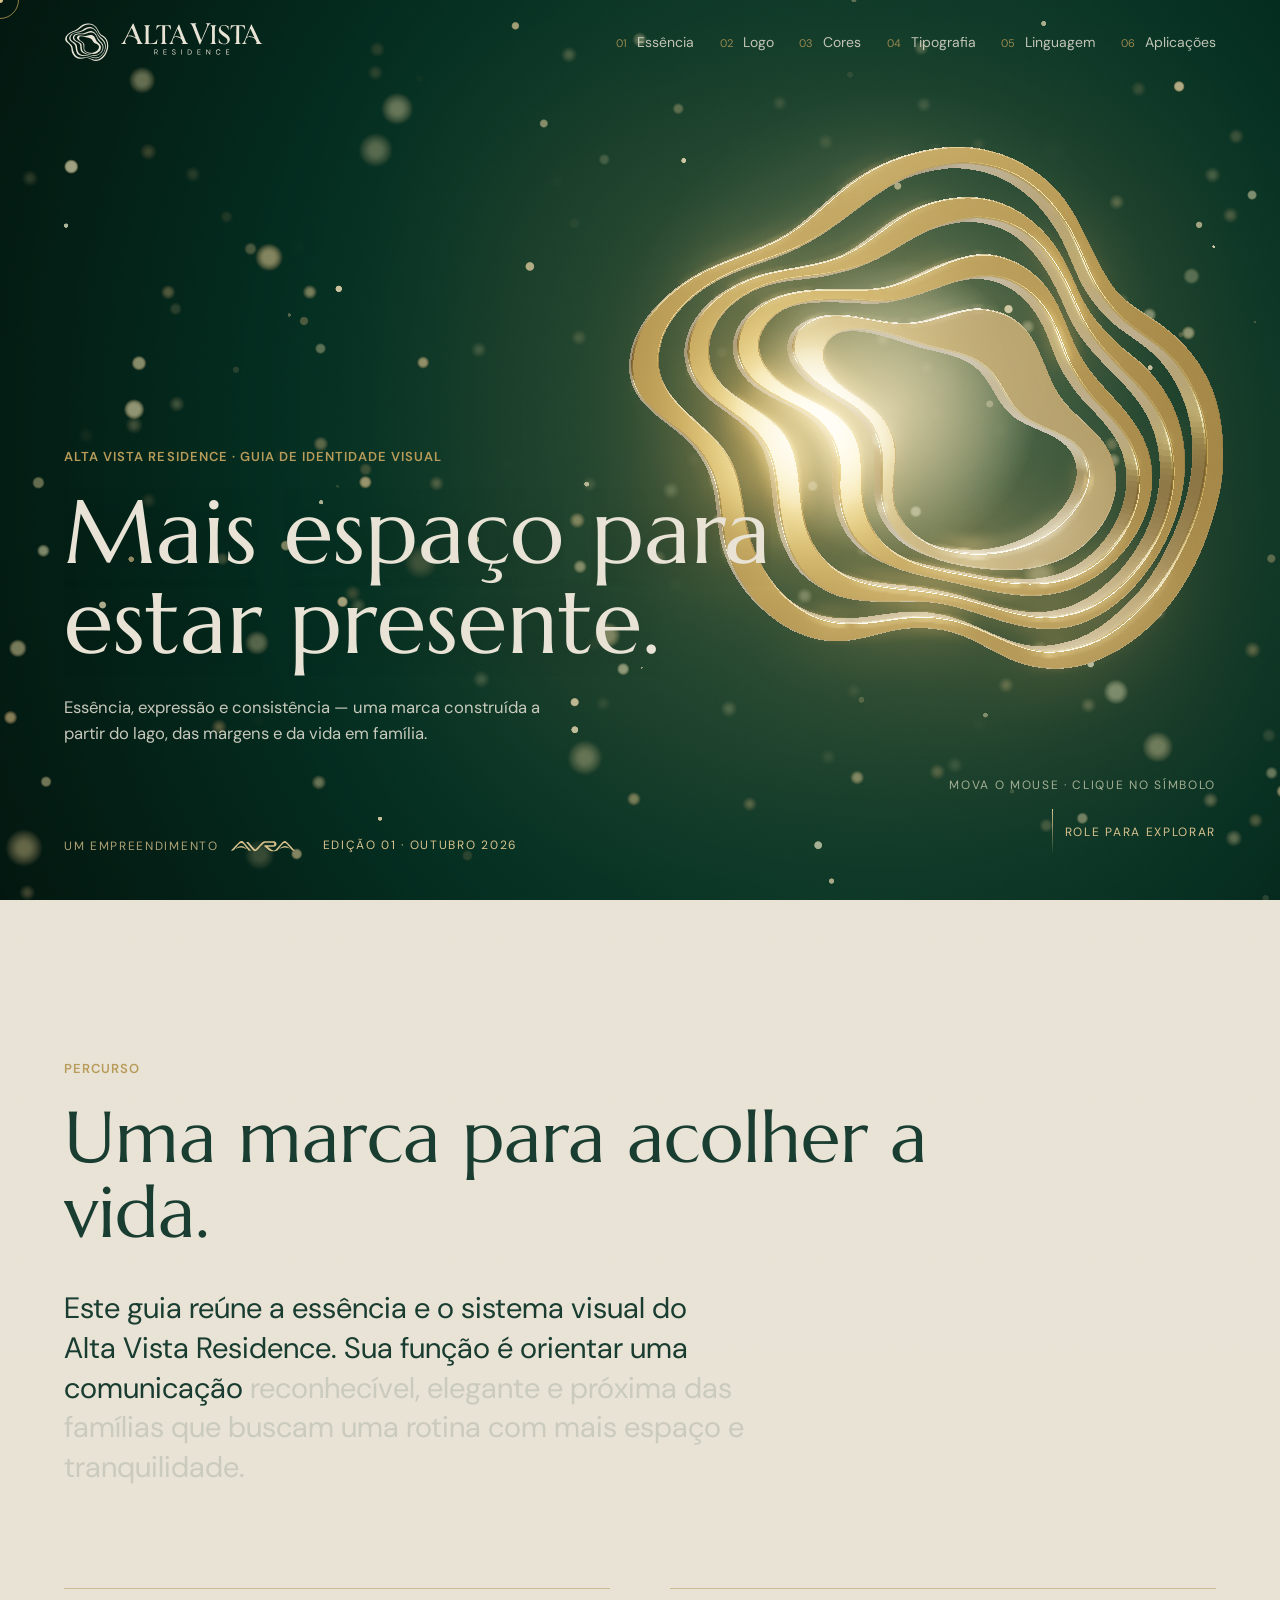
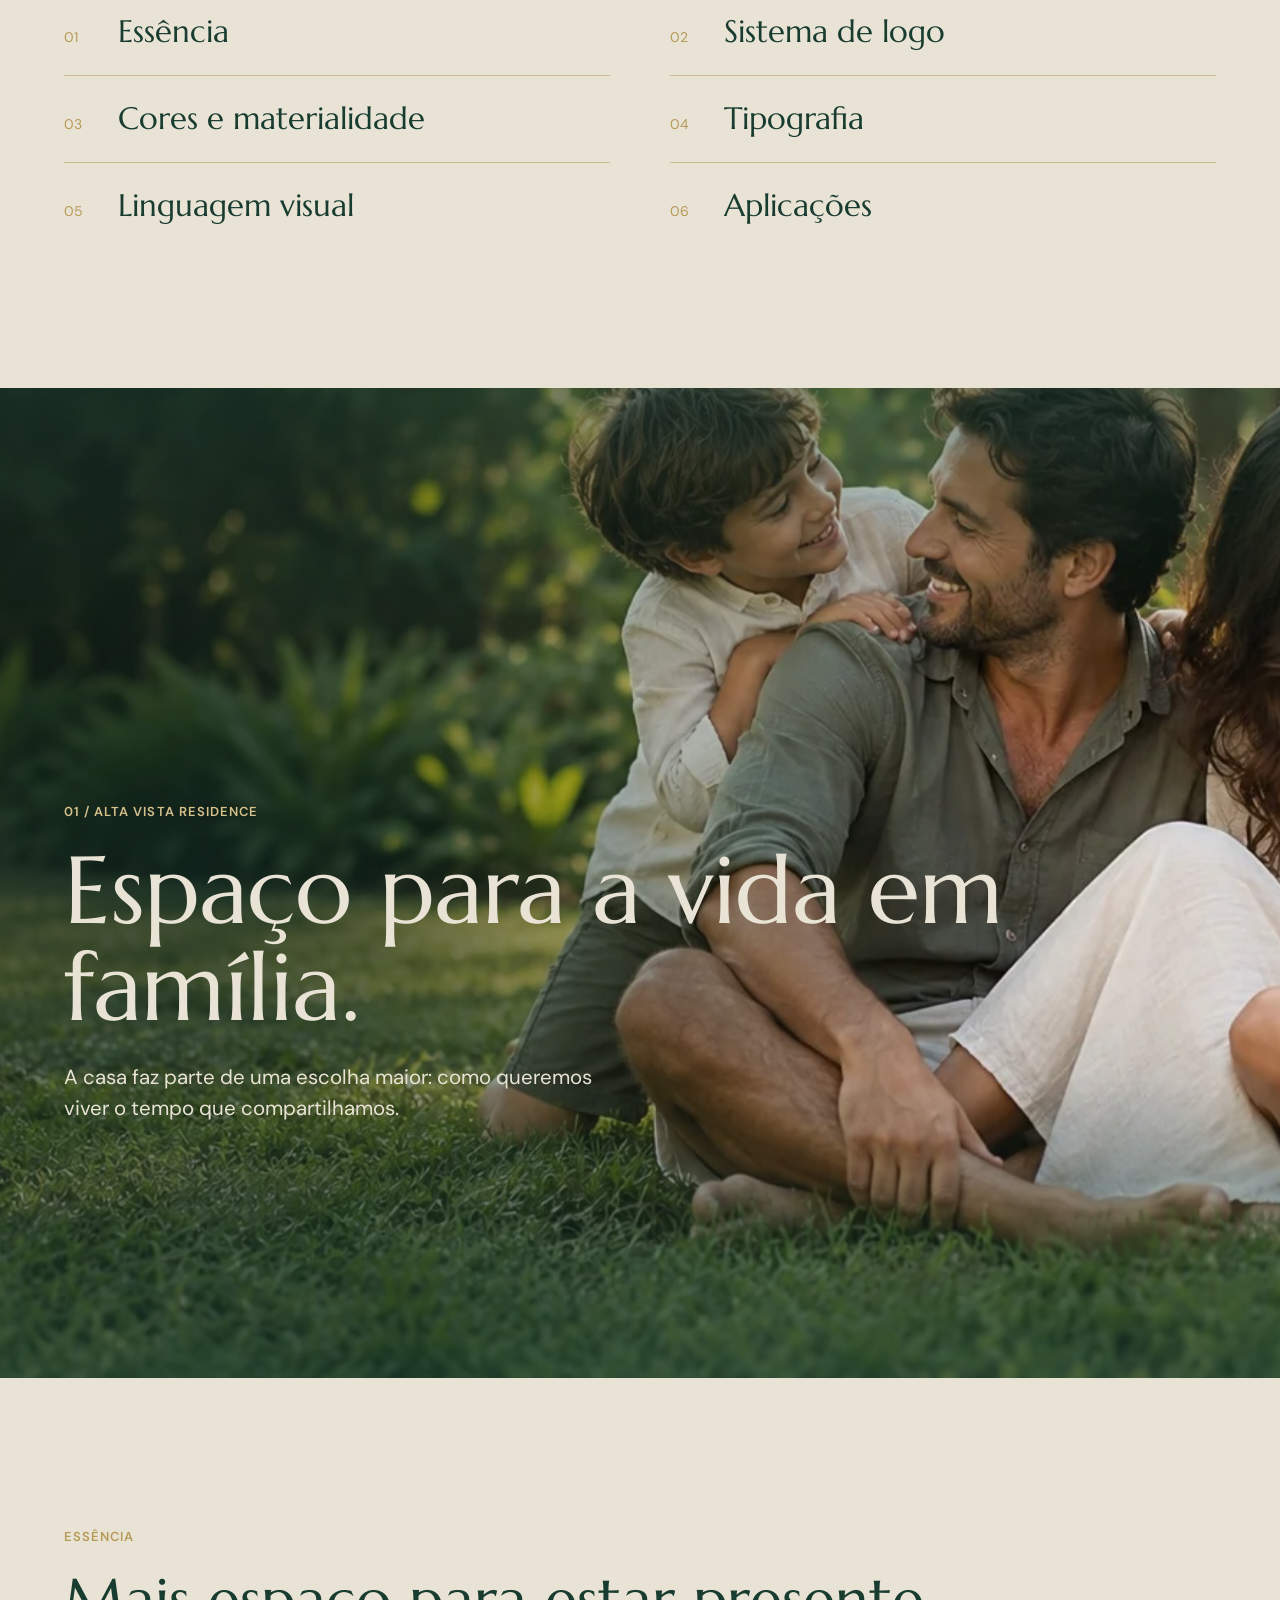
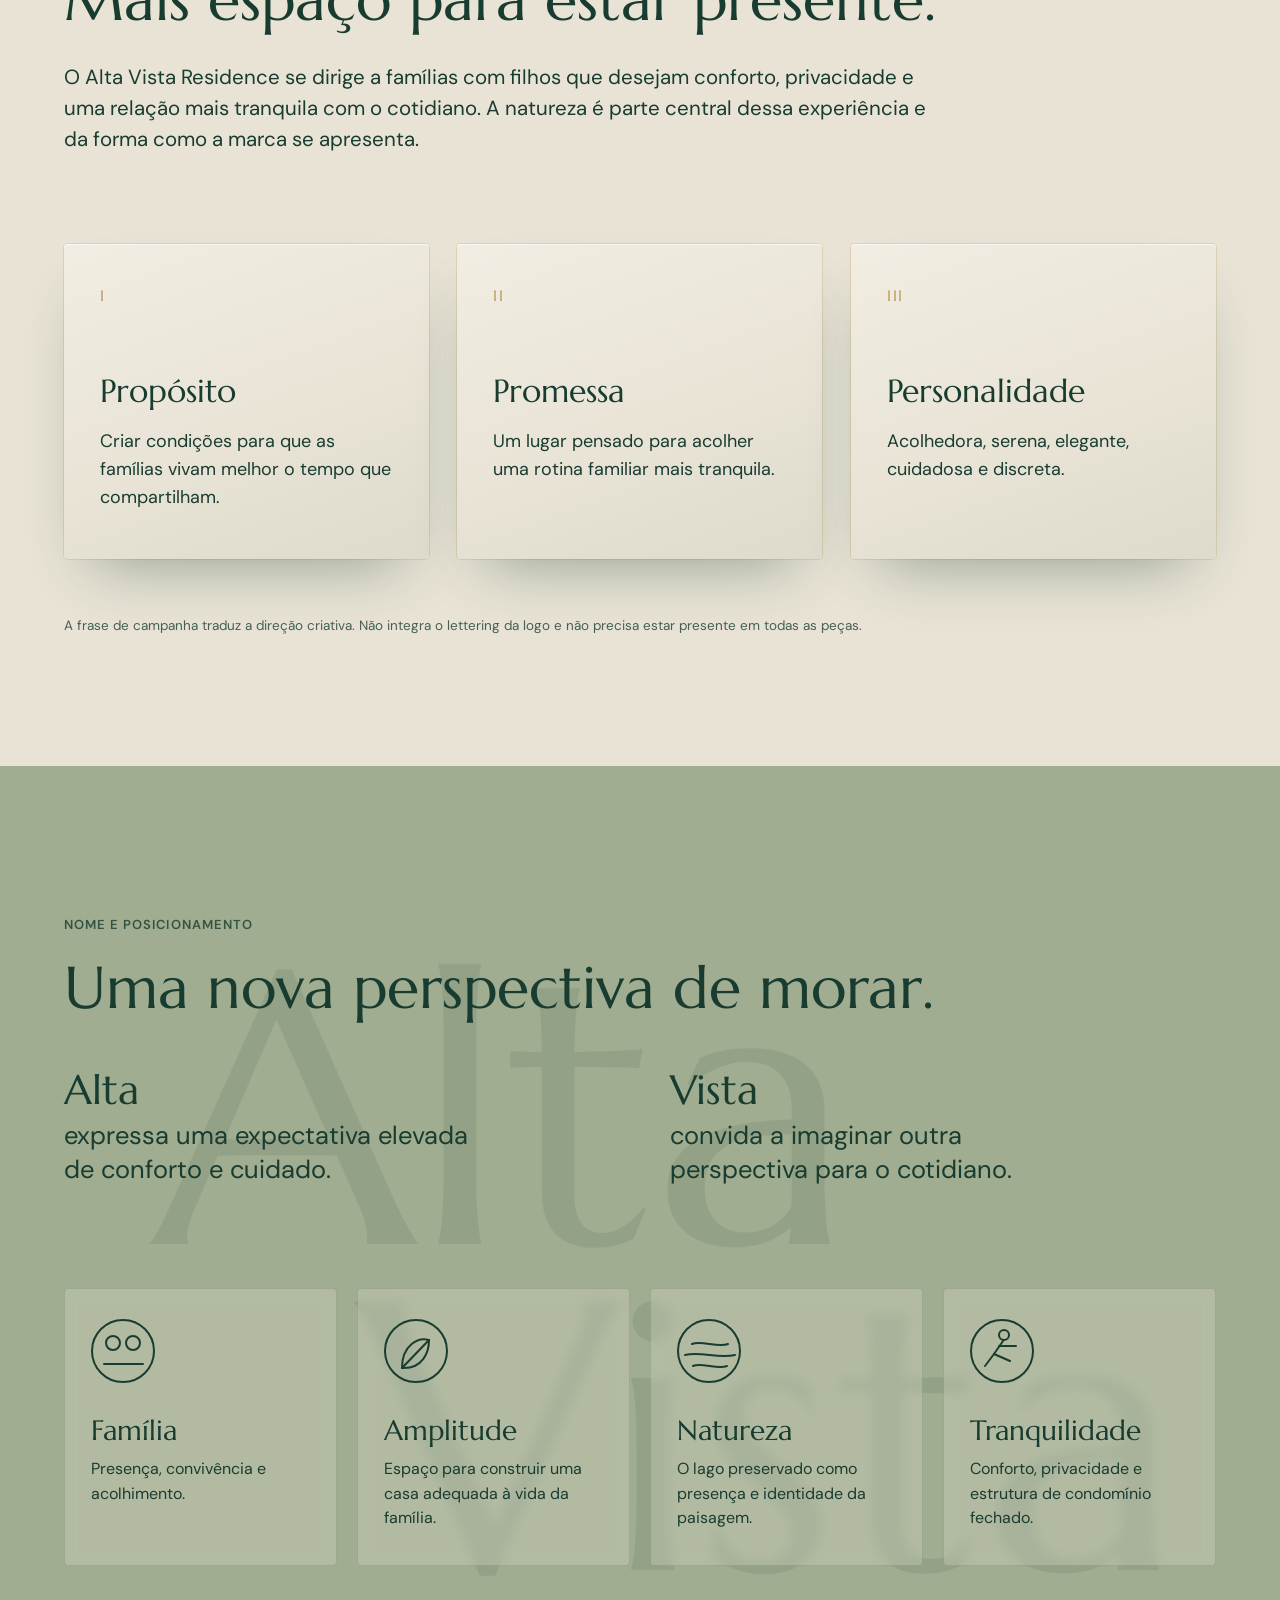
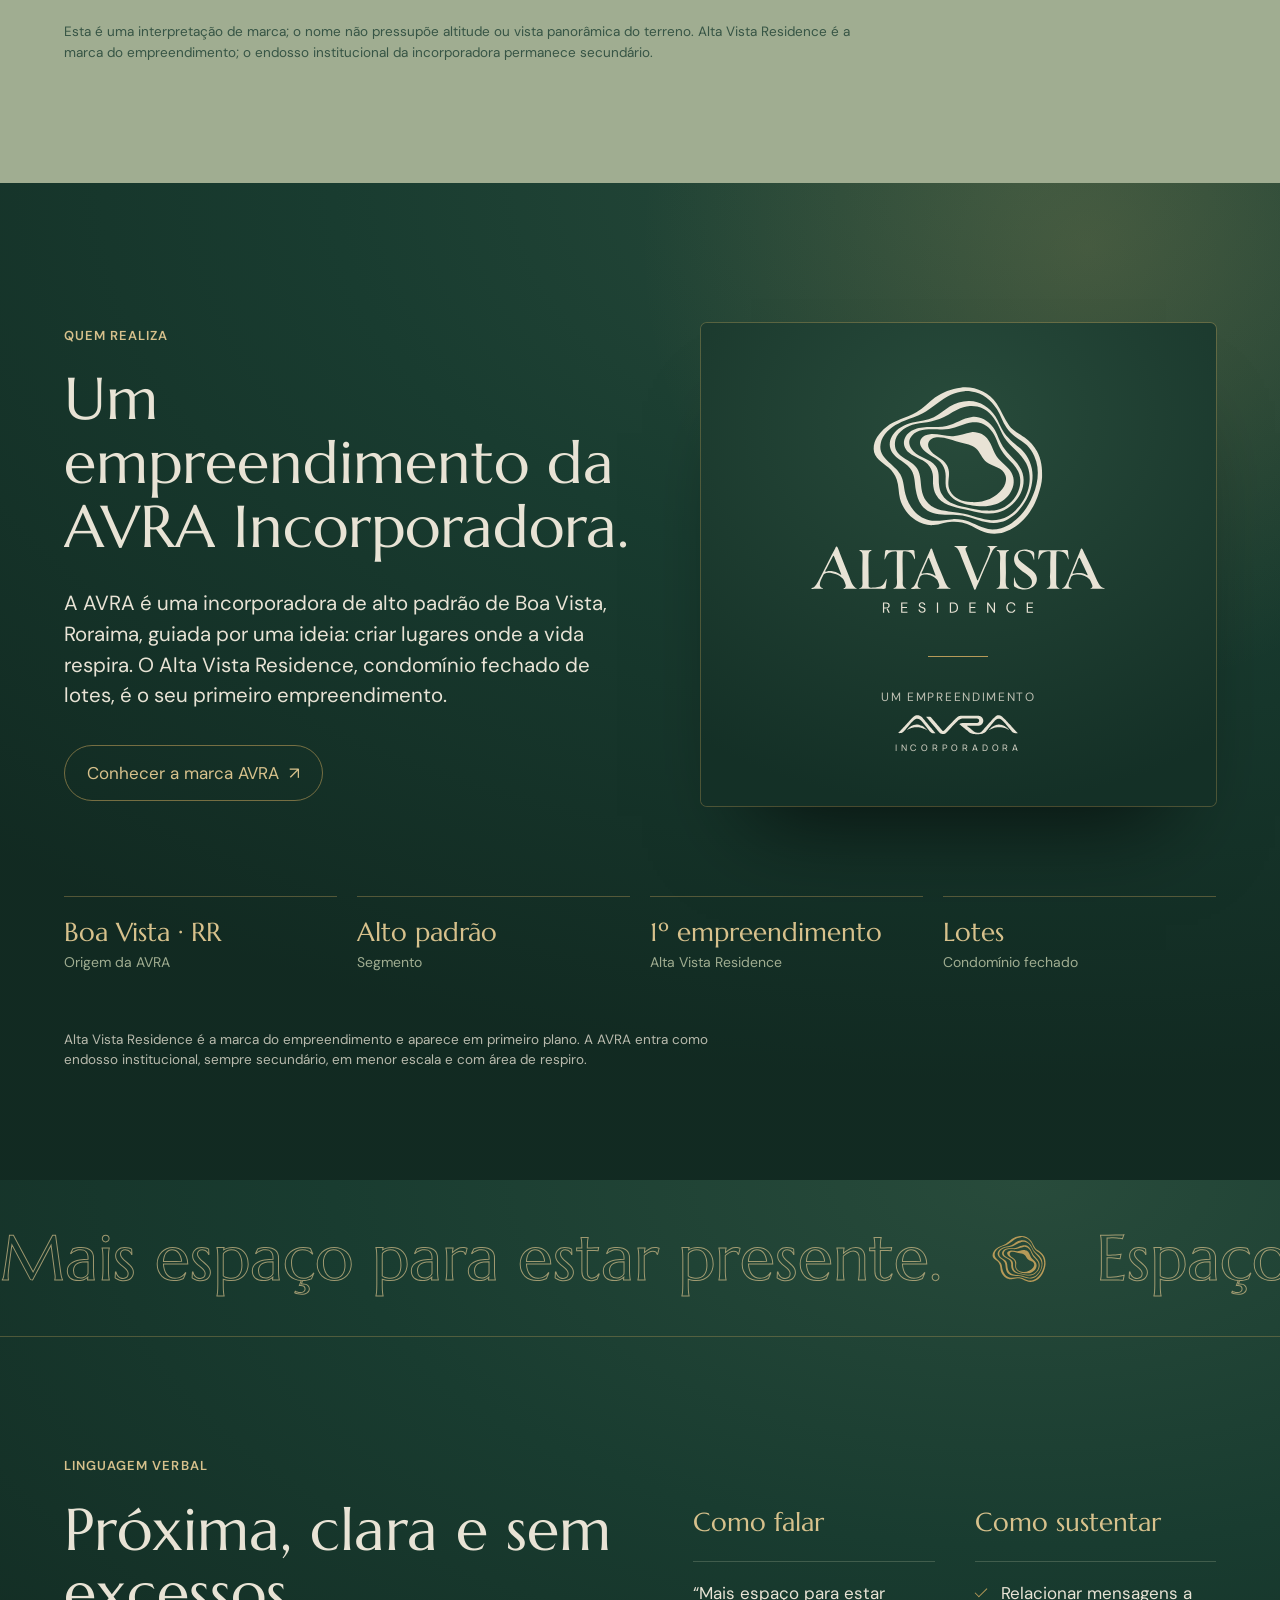
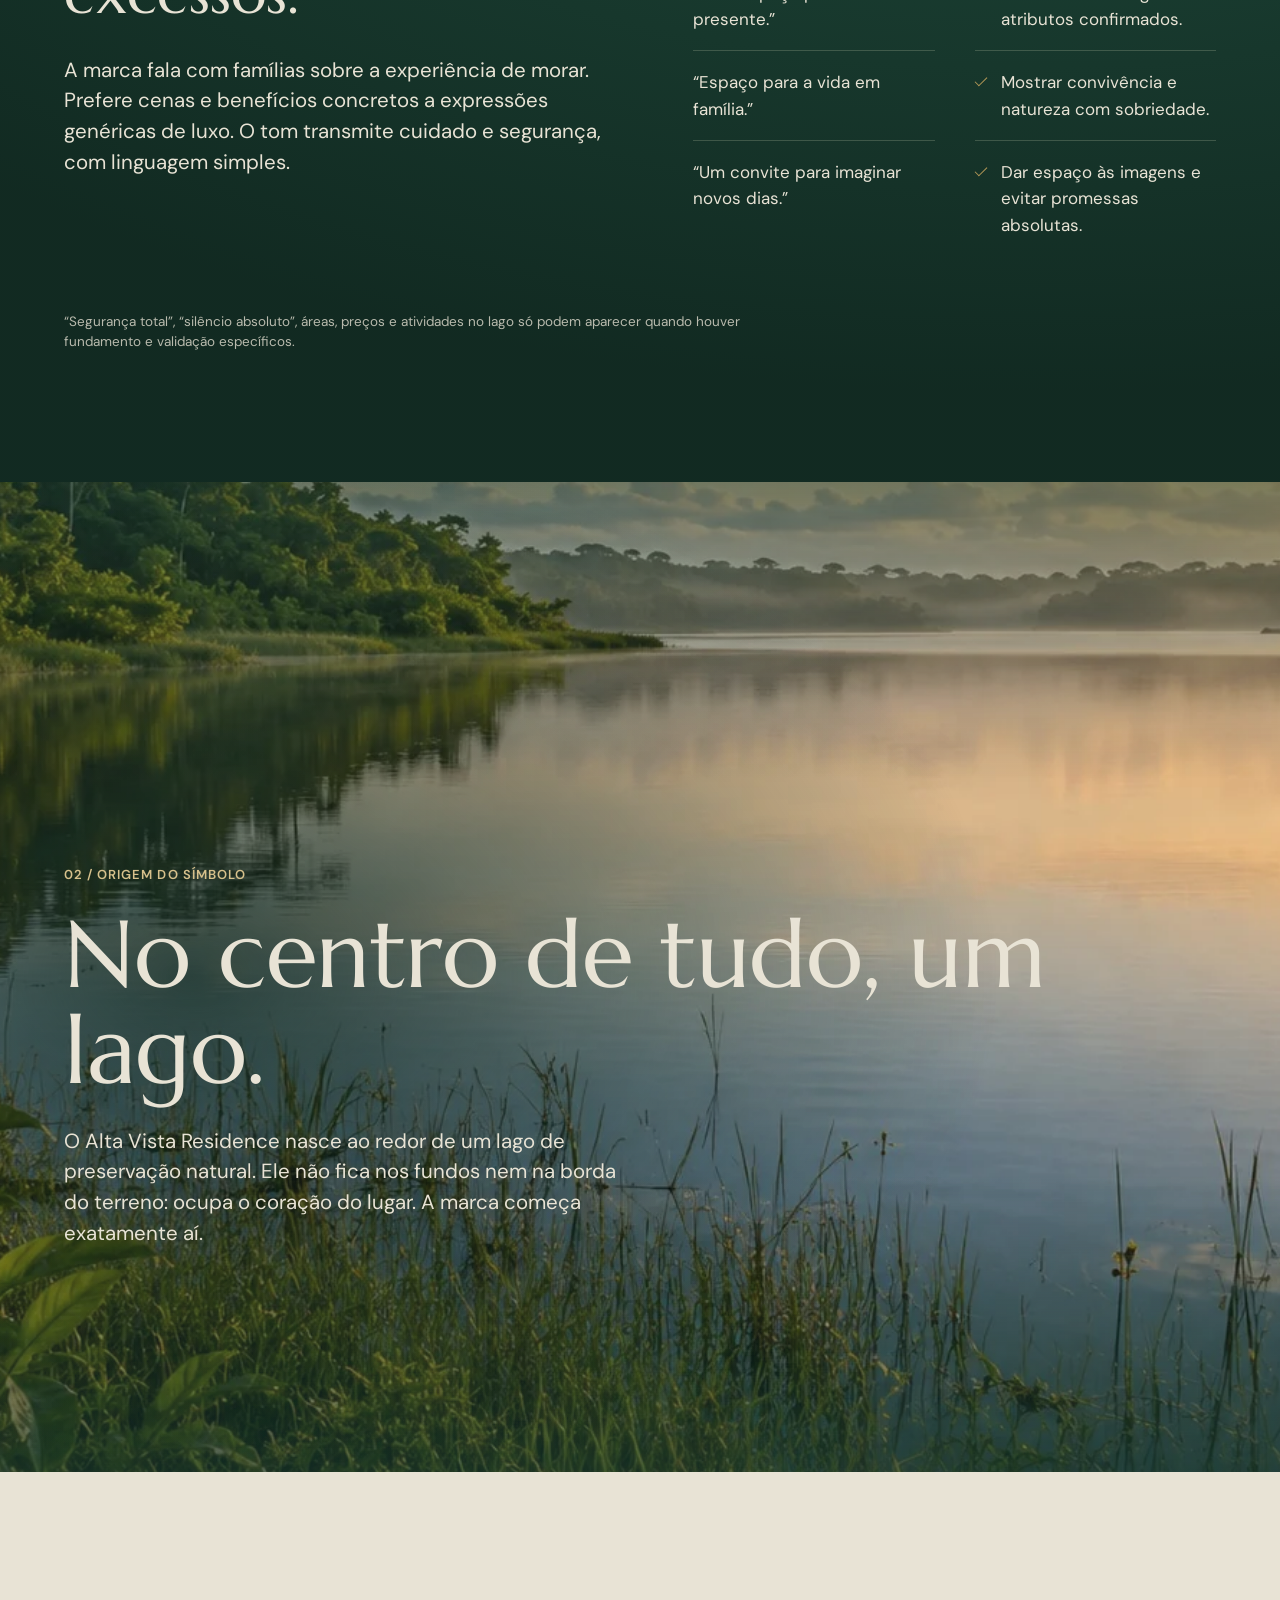
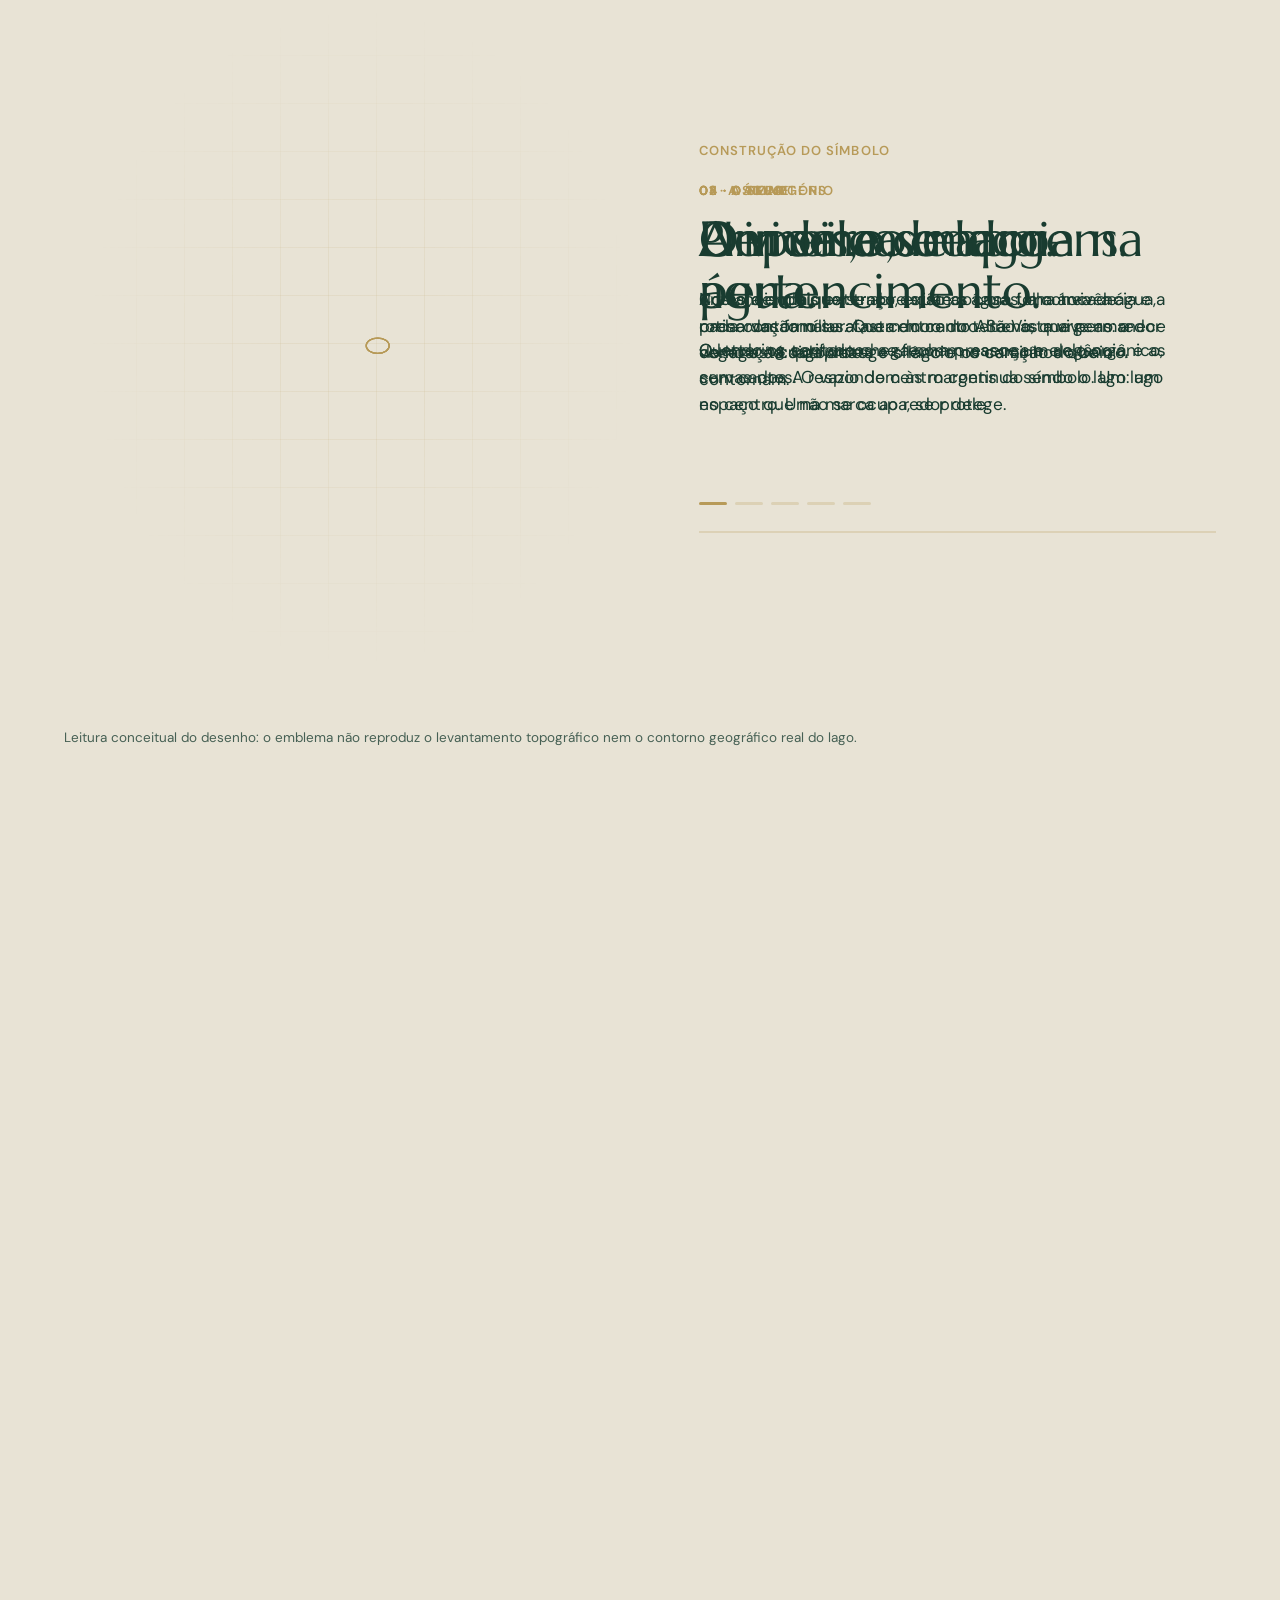
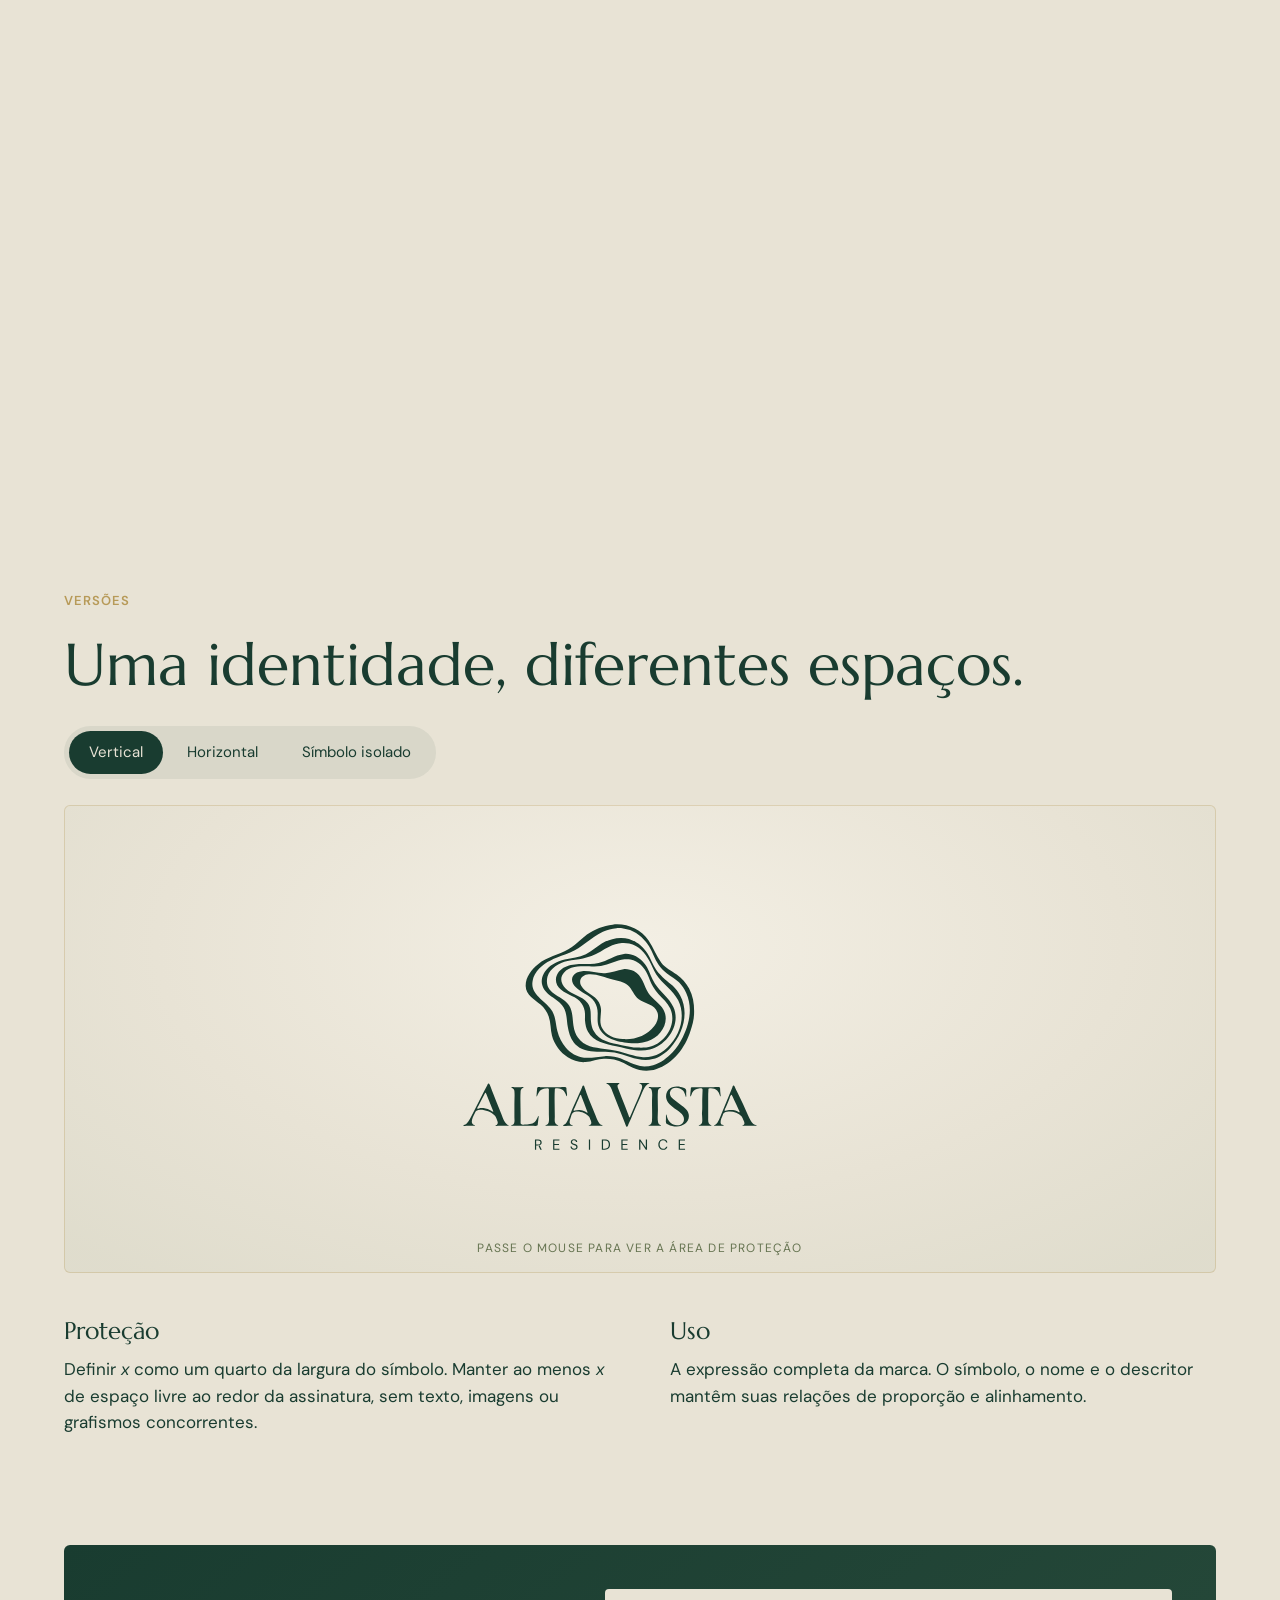
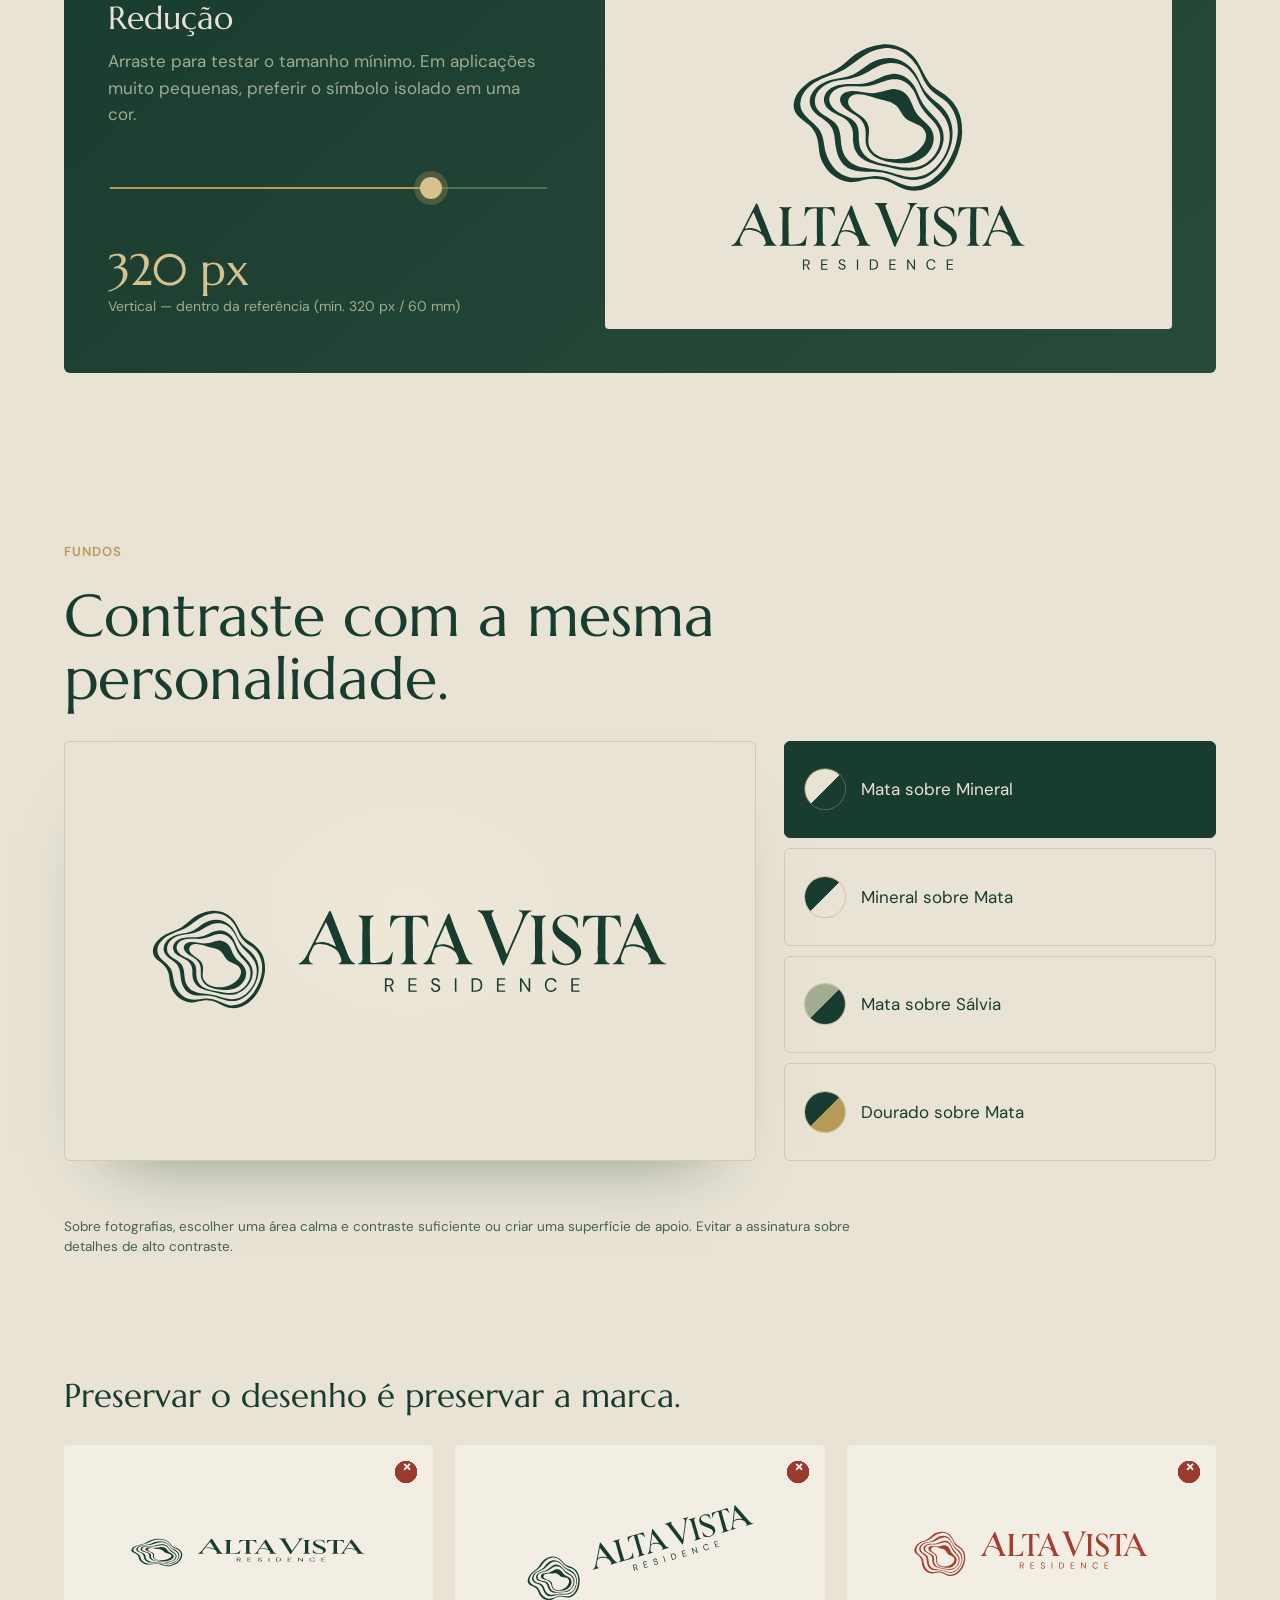
==== commit dbd796f0: "Atualiza mockups: totem, kit com endosso AVRA, pavilhão, uniformes e objetos Co-Authored-By: Claude " ====
--- a/index.html
+++ b/index.html
@@ -376,7 +376,7 @@
     <section class="material section--mata">
       <div class="wrap material__grid">
         <figure class="material__media" data-tilt data-cursor="ampliar" data-lightbox="assets/img/mockup-materialidade.webp">
-          <div class="parallax-inner"><img src="assets/img/mockup-materialidade.webp" alt="Caixa, pasta e envelope com a marca Alta Vista em papel texturizado e foil dourado" loading="lazy"></div>
+          <div class="parallax-inner"><img src="assets/img/mockup-materialidade.webp" alt="Caixa Mineral, pasta Mata com foil dourado e envelope Sálvia com a assinatura Alta Vista e o endosso AVRA Incorporadora" loading="lazy"></div>
           <span class="tilt-card__glare"></span>
         </figure>
         <div class="material__copy">
@@ -591,17 +591,18 @@
         <div class="gallery__head wrap">
           <p class="eyebrow">Aplicações</p>
           <h2 class="h2">Mockups da marca</h2>
-          <p class="gallery__count"><span id="galleryIndex">01</span> / 08</p>
+          <p class="gallery__count"><span id="galleryIndex">01</span> / 09</p>
         </div>
         <div class="gallery__track" id="galleryTrack">
           <figure class="gcard" data-cursor="ampliar" data-lightbox="assets/img/mockup-tapume.webp"><div class="gcard__img"><img src="assets/img/mockup-tapume.webp" alt="Tapume com painéis da marca, P01, foto de família e frase de campanha" loading="lazy"></div><figcaption><b>Campanha de tapume</b><span>Imagem, assinatura e P01 em alternância.</span></figcaption></figure>
-          <figure class="gcard" data-cursor="ampliar" data-lightbox="assets/img/mockup-pavilhao.webp"><div class="gcard__img"><img src="assets/img/mockup-pavilhao.webp" alt="Recepção do pavilhão de vendas com logo dourado em relevo e P01 no vidro" loading="lazy"></div><figcaption><b>Pavilhão de vendas</b><span>Materiais naturais e P01 em escala arquitetônica.</span></figcaption></figure>
+          <figure class="gcard" data-cursor="ampliar" data-lightbox="assets/img/mockup-totem.webp"><div class="gcard__img"><img src="assets/img/mockup-totem.webp" alt="Totem de entrada em verde Oliva com símbolo e lettering em relevo dourado, ao lado de muro de pedra com o símbolo" loading="lazy"></div><figcaption><b>Totem de entrada</b><span>Relevo dourado sobre Oliva; símbolo no muro de pedra.</span></figcaption></figure>
+          <figure class="gcard" data-cursor="ampliar" data-lightbox="assets/img/mockup-pavilhao.webp"><div class="gcard__img"><img src="assets/img/mockup-pavilhao.webp" alt="Recepção do pavilhão com símbolo e lettering em relevo dourado sobre parede mineral" loading="lazy"></div><figcaption><b>Pavilhão de vendas</b><span>Relevo dourado escovado sobre parede mineral.</span></figcaption></figure>
           <figure class="gcard" data-cursor="ampliar" data-lightbox="assets/img/mockup-apresentacao.webp"><div class="gcard__img"><img src="assets/img/mockup-apresentacao.webp" alt="Livro de apresentação comercial com capa Mineral e P01 em Sálvia" loading="lazy"></div><figcaption><b>Apresentação comercial</b><span>Papel, recortes e acabamento táteis.</span></figcaption></figure>
           <figure class="gcard" data-cursor="ampliar" data-lightbox="assets/img/mockup-instagram.webp"><div class="gcard__img"><img src="assets/img/mockup-instagram.webp" alt="Tablet e celular exibindo feed e story da marca" loading="lazy"></div><figcaption><b>Instagram e stories</b><span>Fundos, fotografia e grafismo alternados.</span></figcaption></figure>
           <figure class="gcard" data-cursor="ampliar" data-lightbox="assets/img/mockup-convite.webp"><div class="gcard__img"><img src="assets/img/mockup-convite.webp" alt="Convite em papel com baixo-relevo do P01 e fita oliva" loading="lazy"></div><figcaption><b>Convite e relacionamento</b><span>Baixo-relevo e dourado pontual.</span></figcaption></figure>
-          <figure class="gcard" data-cursor="ampliar" data-lightbox="assets/img/mockup-objetos.webp"><div class="gcard__img"><img src="assets/img/mockup-objetos.webp" alt="Sacola de algodão, caderno, envelope e garrafa térmica com a marca" loading="lazy"></div><figcaption><b>Objetos e boas-vindas</b><span>Logo na peça principal, símbolo nos detalhes.</span></figcaption></figure>
-          <figure class="gcard" data-cursor="ampliar" data-lightbox="assets/img/mockup-uniformes.webp"><div class="gcard__img"><img src="assets/img/mockup-uniformes.webp" alt="Camisa polo, boné e crachá com a marca bordada e em foil" loading="lazy"></div><figcaption><b>Uniformes e identificação</b><span>Discrição também constrói presença.</span></figcaption></figure>
-          <figure class="gcard" data-cursor="ampliar" data-lightbox="assets/img/mockup-materialidade.webp"><div class="gcard__img"><img src="assets/img/mockup-materialidade.webp" alt="Caixa, pasta e envelope com acabamento em foil dourado" loading="lazy"></div><figcaption><b>Materialidade</b><span>Dourado acetinado sobre base natural.</span></figcaption></figure>
+          <figure class="gcard" data-cursor="ampliar" data-lightbox="assets/img/mockup-objetos.webp"><div class="gcard__img"><img src="assets/img/mockup-objetos.webp" alt="Sacola Oliva, cartão Mineral, caderno Mata com símbolo dourado e chaveiro metálico do símbolo" loading="lazy"></div><figcaption><b>Objetos e boas-vindas</b><span>Logo na peça principal, símbolo nos detalhes.</span></figcaption></figure>
+          <figure class="gcard" data-cursor="ampliar" data-lightbox="assets/img/mockup-uniformes.webp"><div class="gcard__img"><img src="assets/img/mockup-uniformes.webp" alt="Camisas polo Sálvia, boné Oliva bordado e crachá Mata com foil dourado e endosso AVRA" loading="lazy"></div><figcaption><b>Uniformes e identificação</b><span>Bordado em uma cor; endosso AVRA nas costas.</span></figcaption></figure>
+          <figure class="gcard" data-cursor="ampliar" data-lightbox="assets/img/mockup-materialidade.webp"><div class="gcard__img"><img src="assets/img/mockup-materialidade.webp" alt="Caixa Mineral, pasta Mata com foil dourado e envelope Sálvia, todos com o endosso AVRA Incorporadora" loading="lazy"></div><figcaption><b>Kit de apresentação</b><span>Assinatura principal com endosso AVRA abaixo.</span></figcaption></figure>
         </div>
       </div>
     </section>
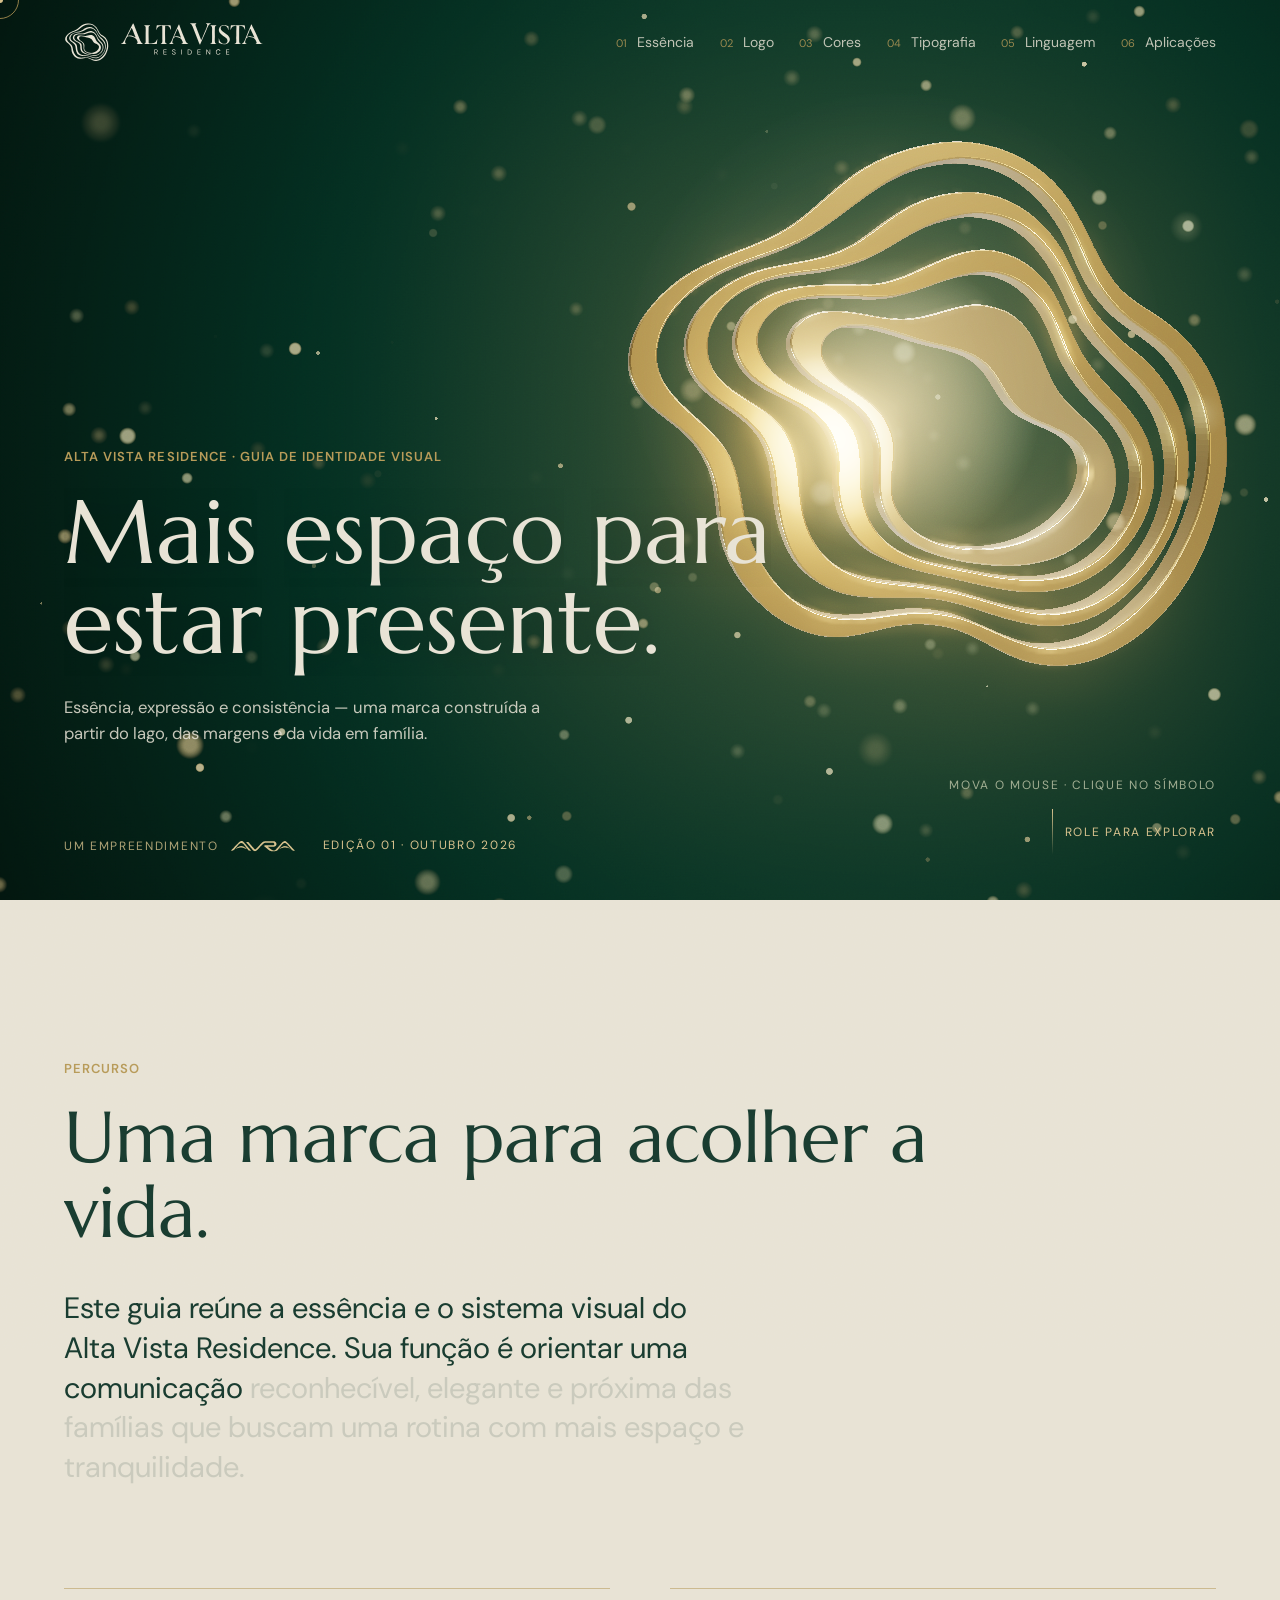
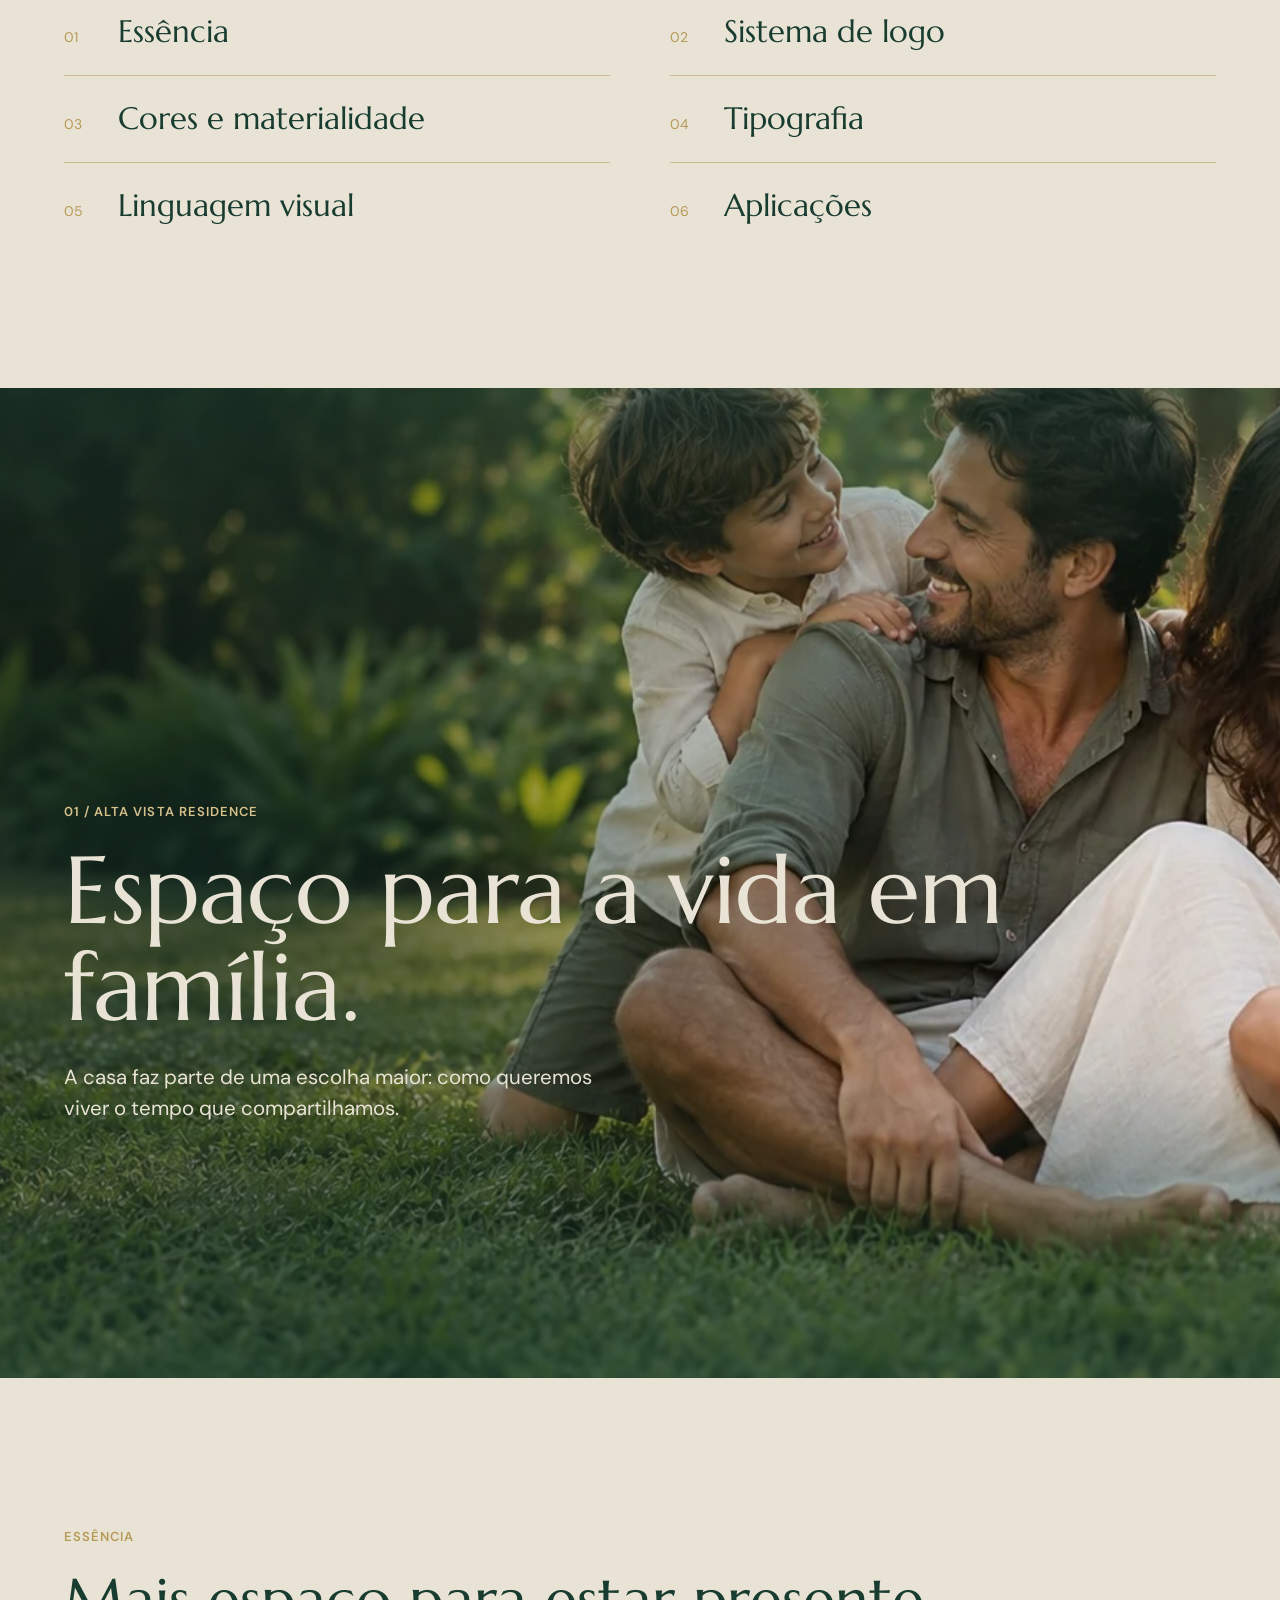
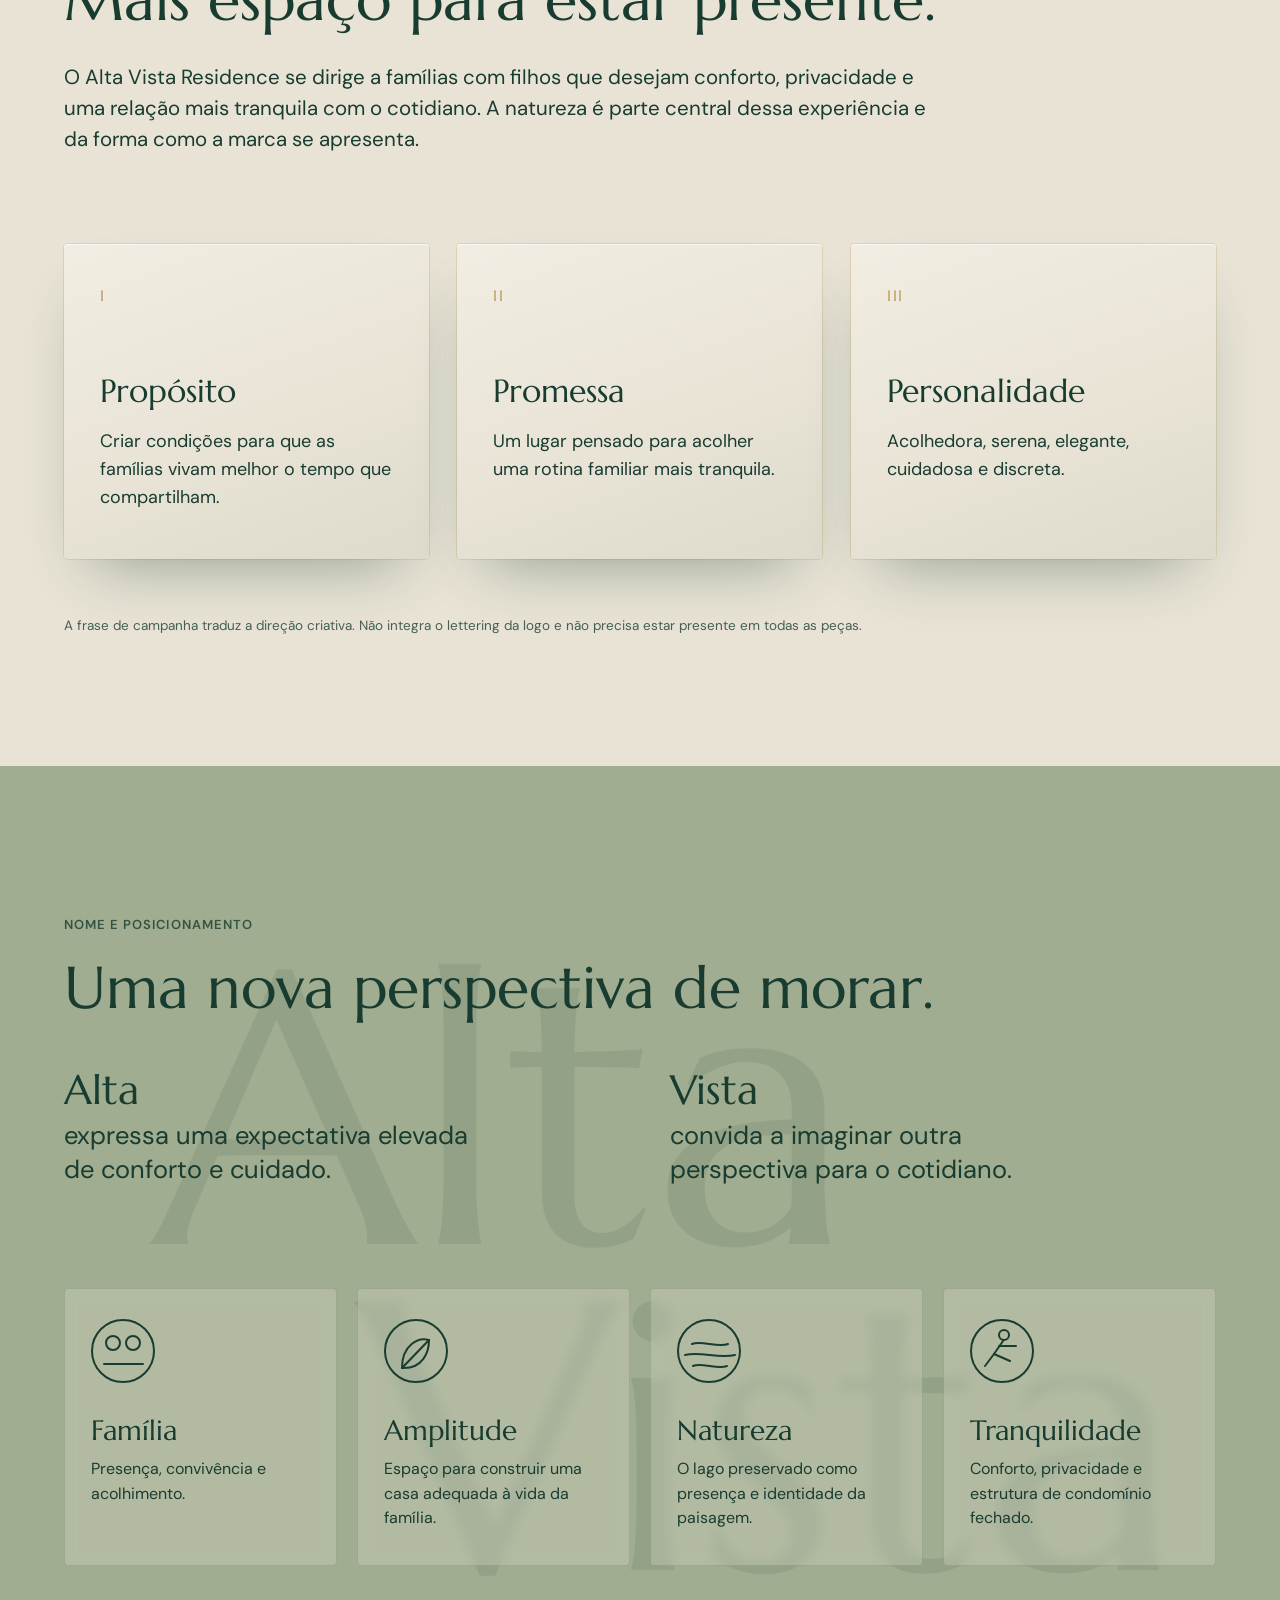
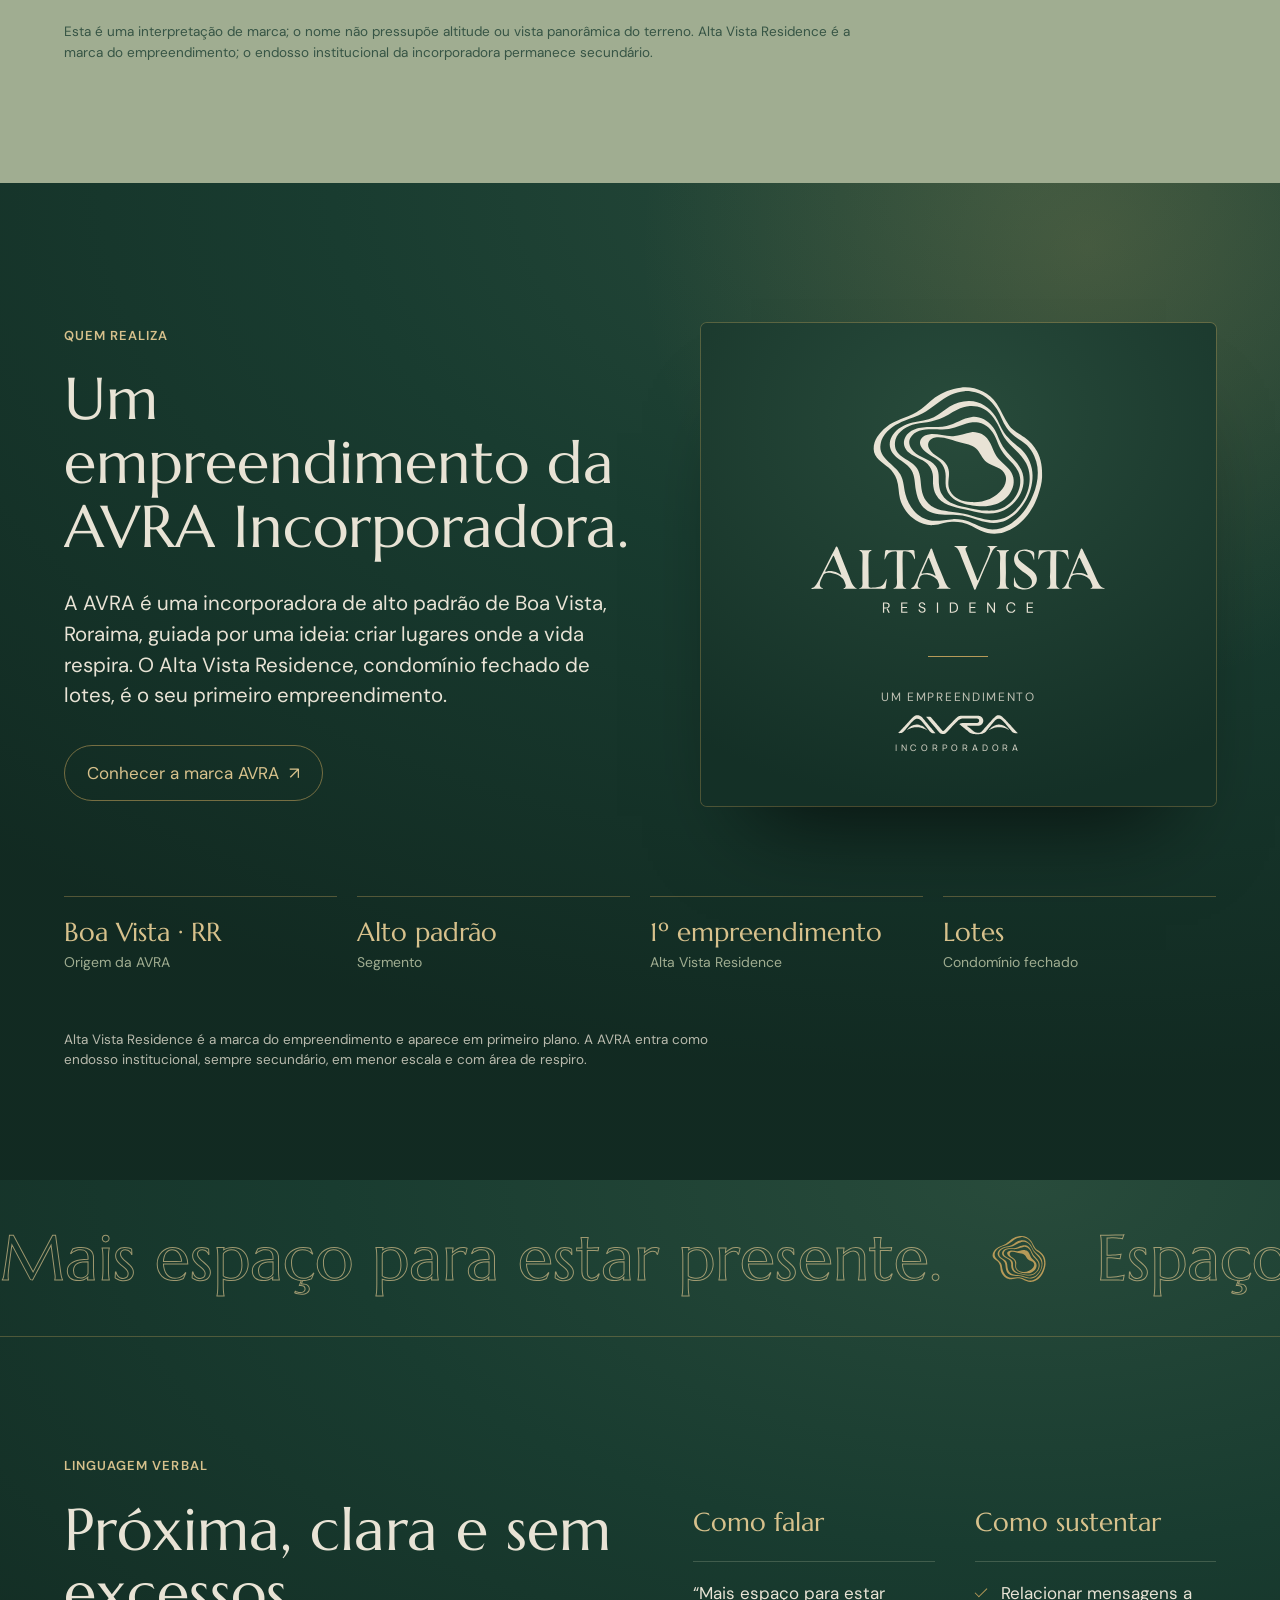
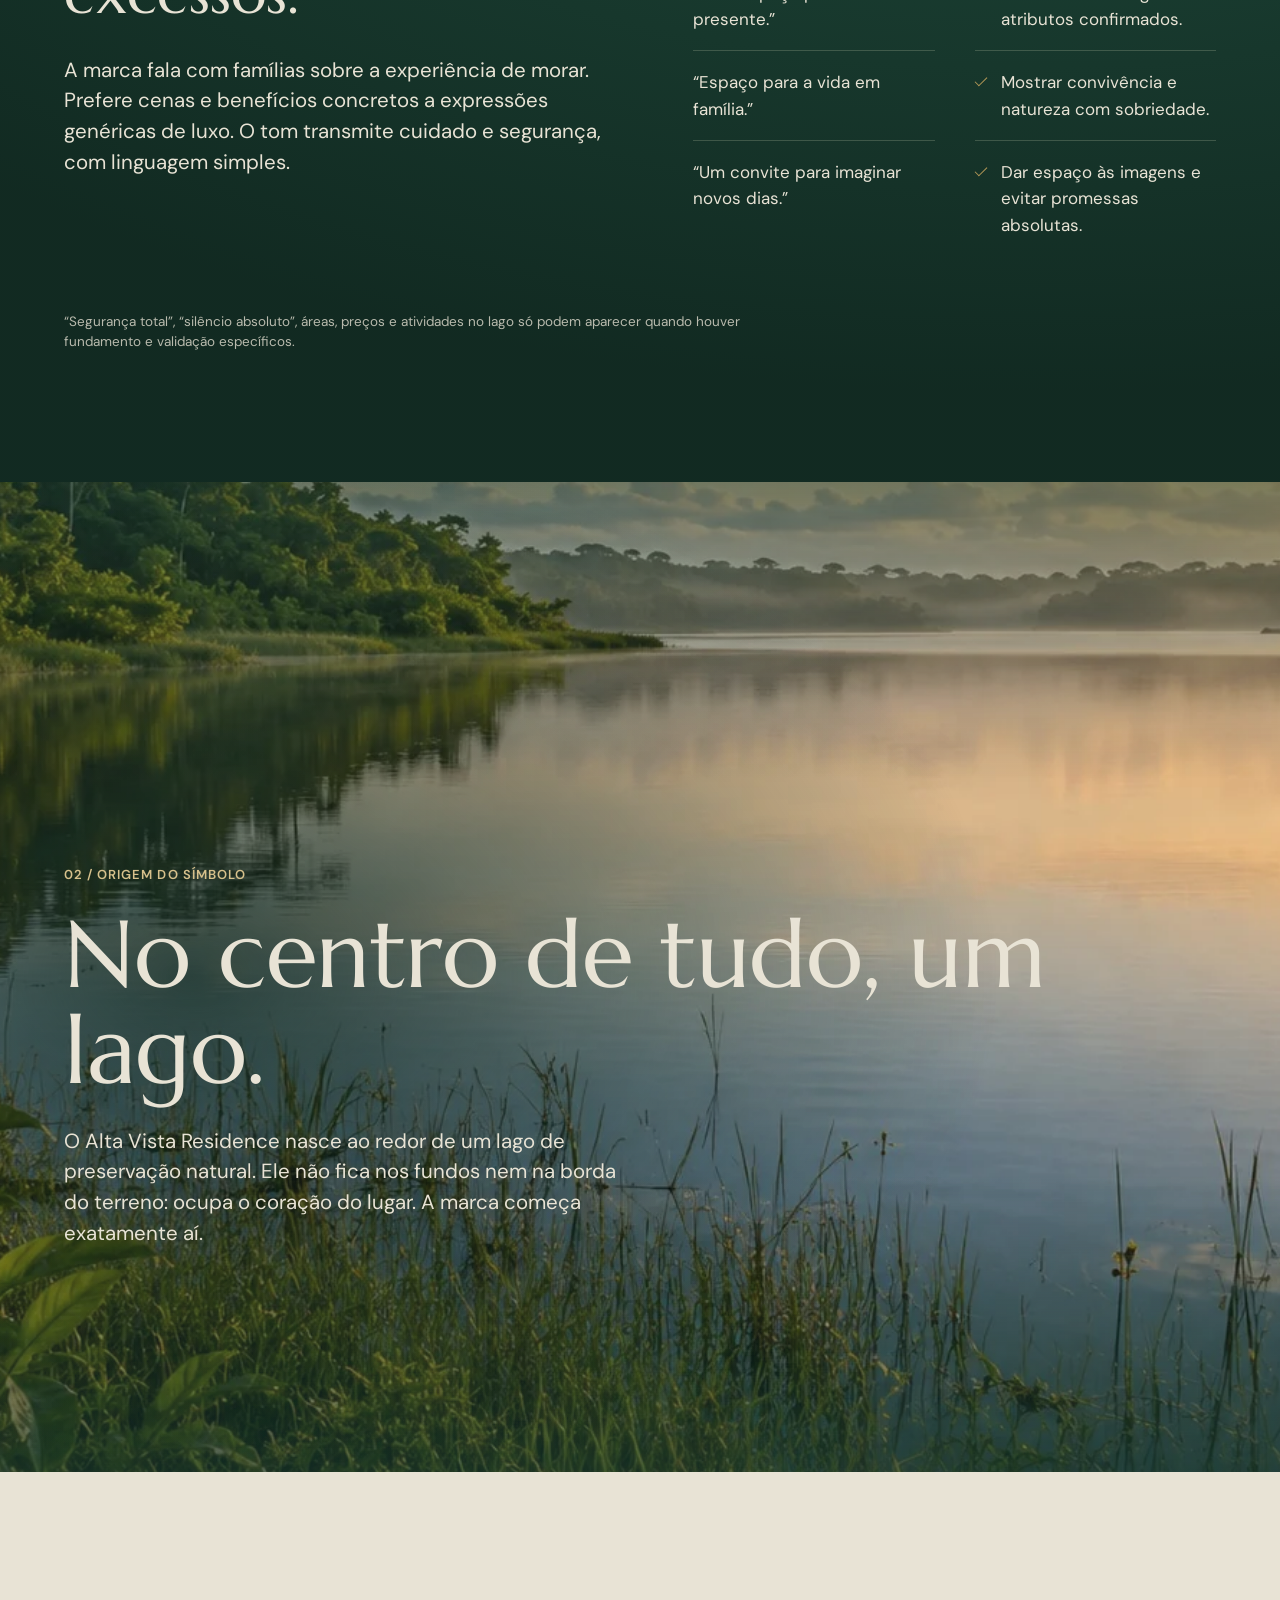
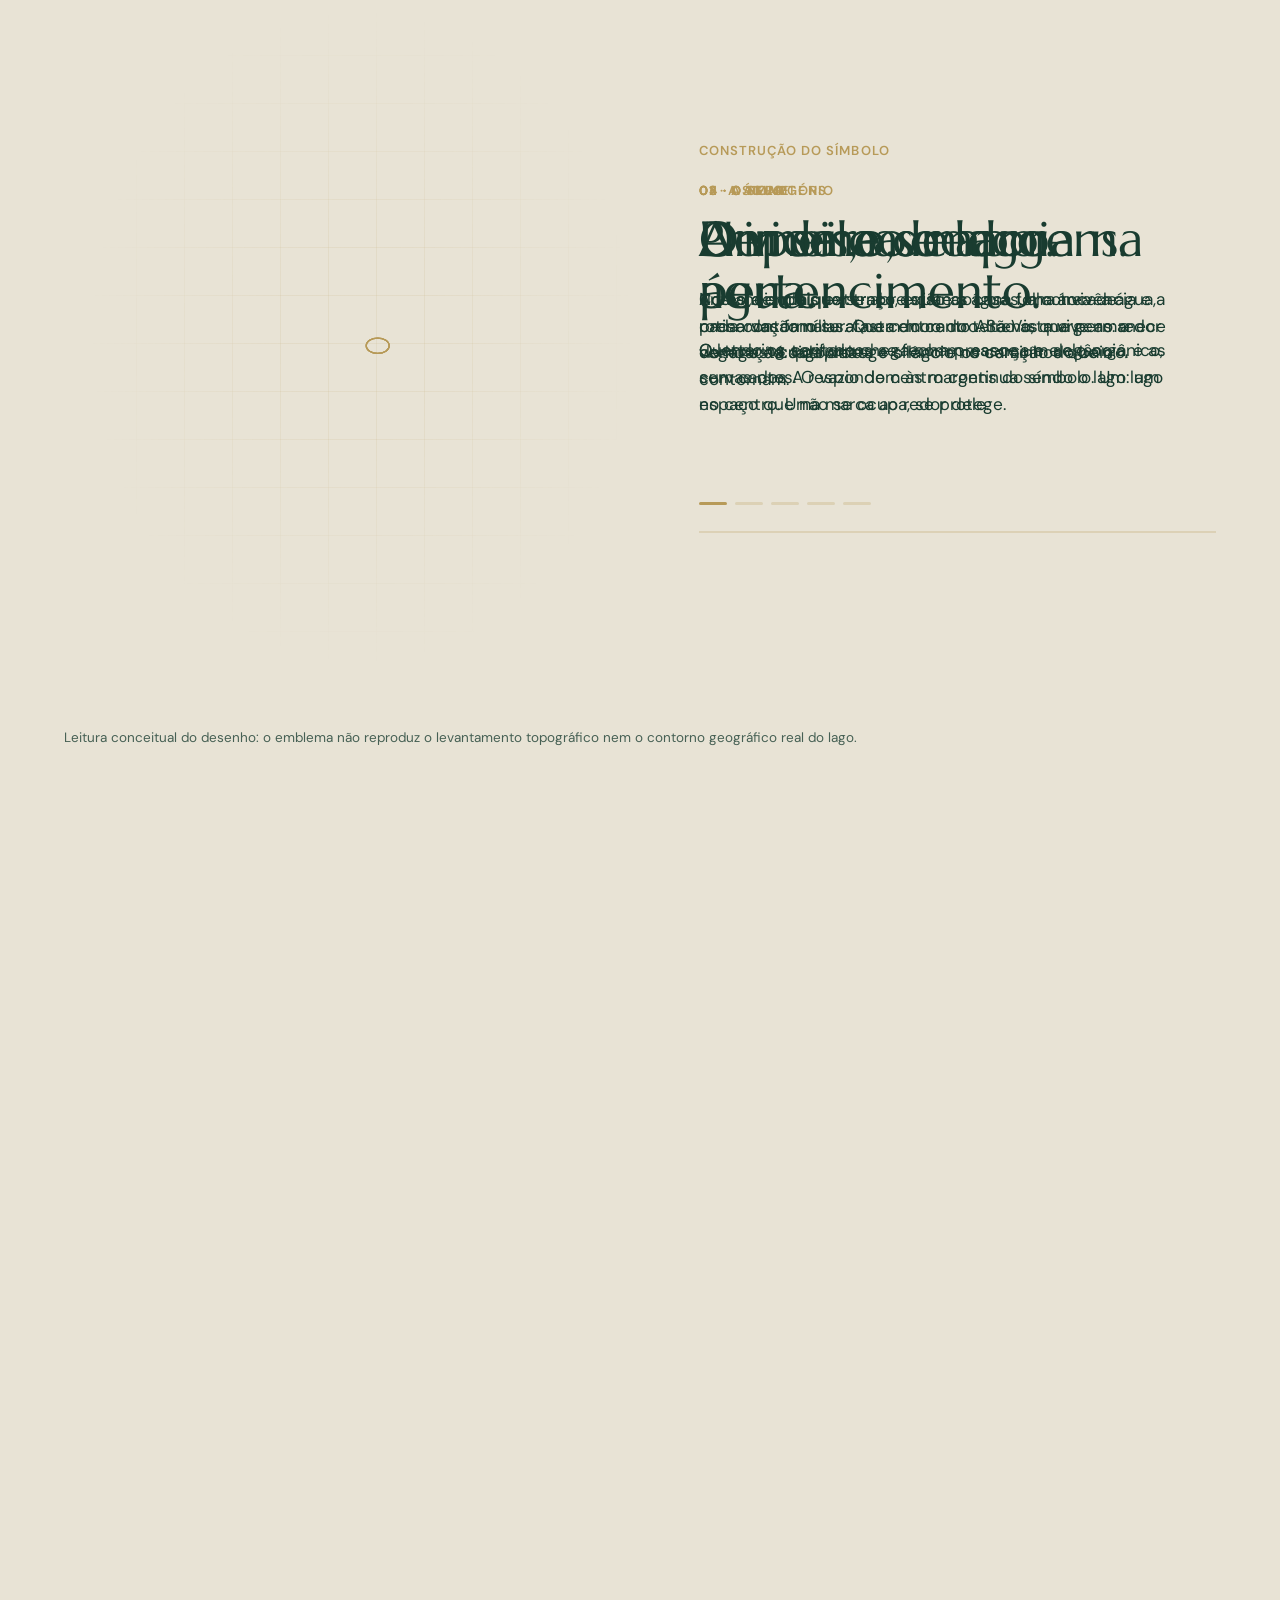
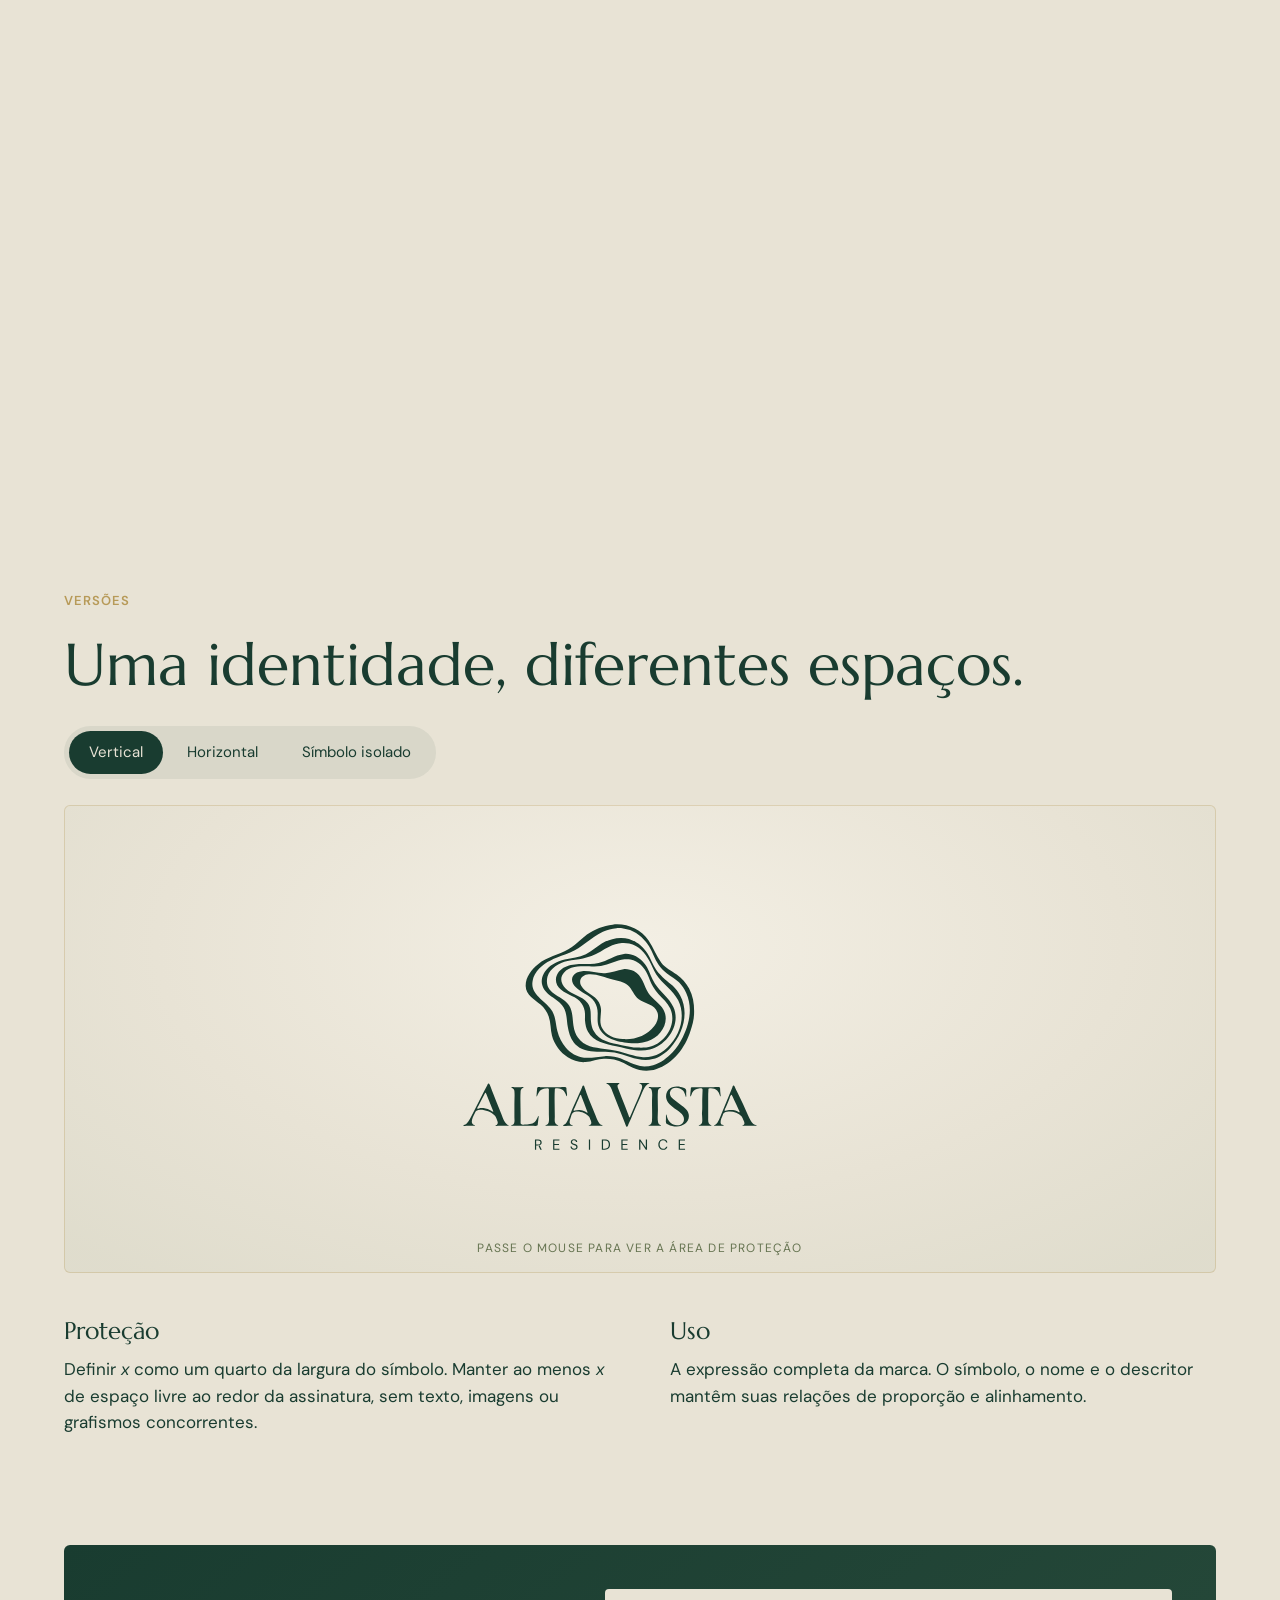
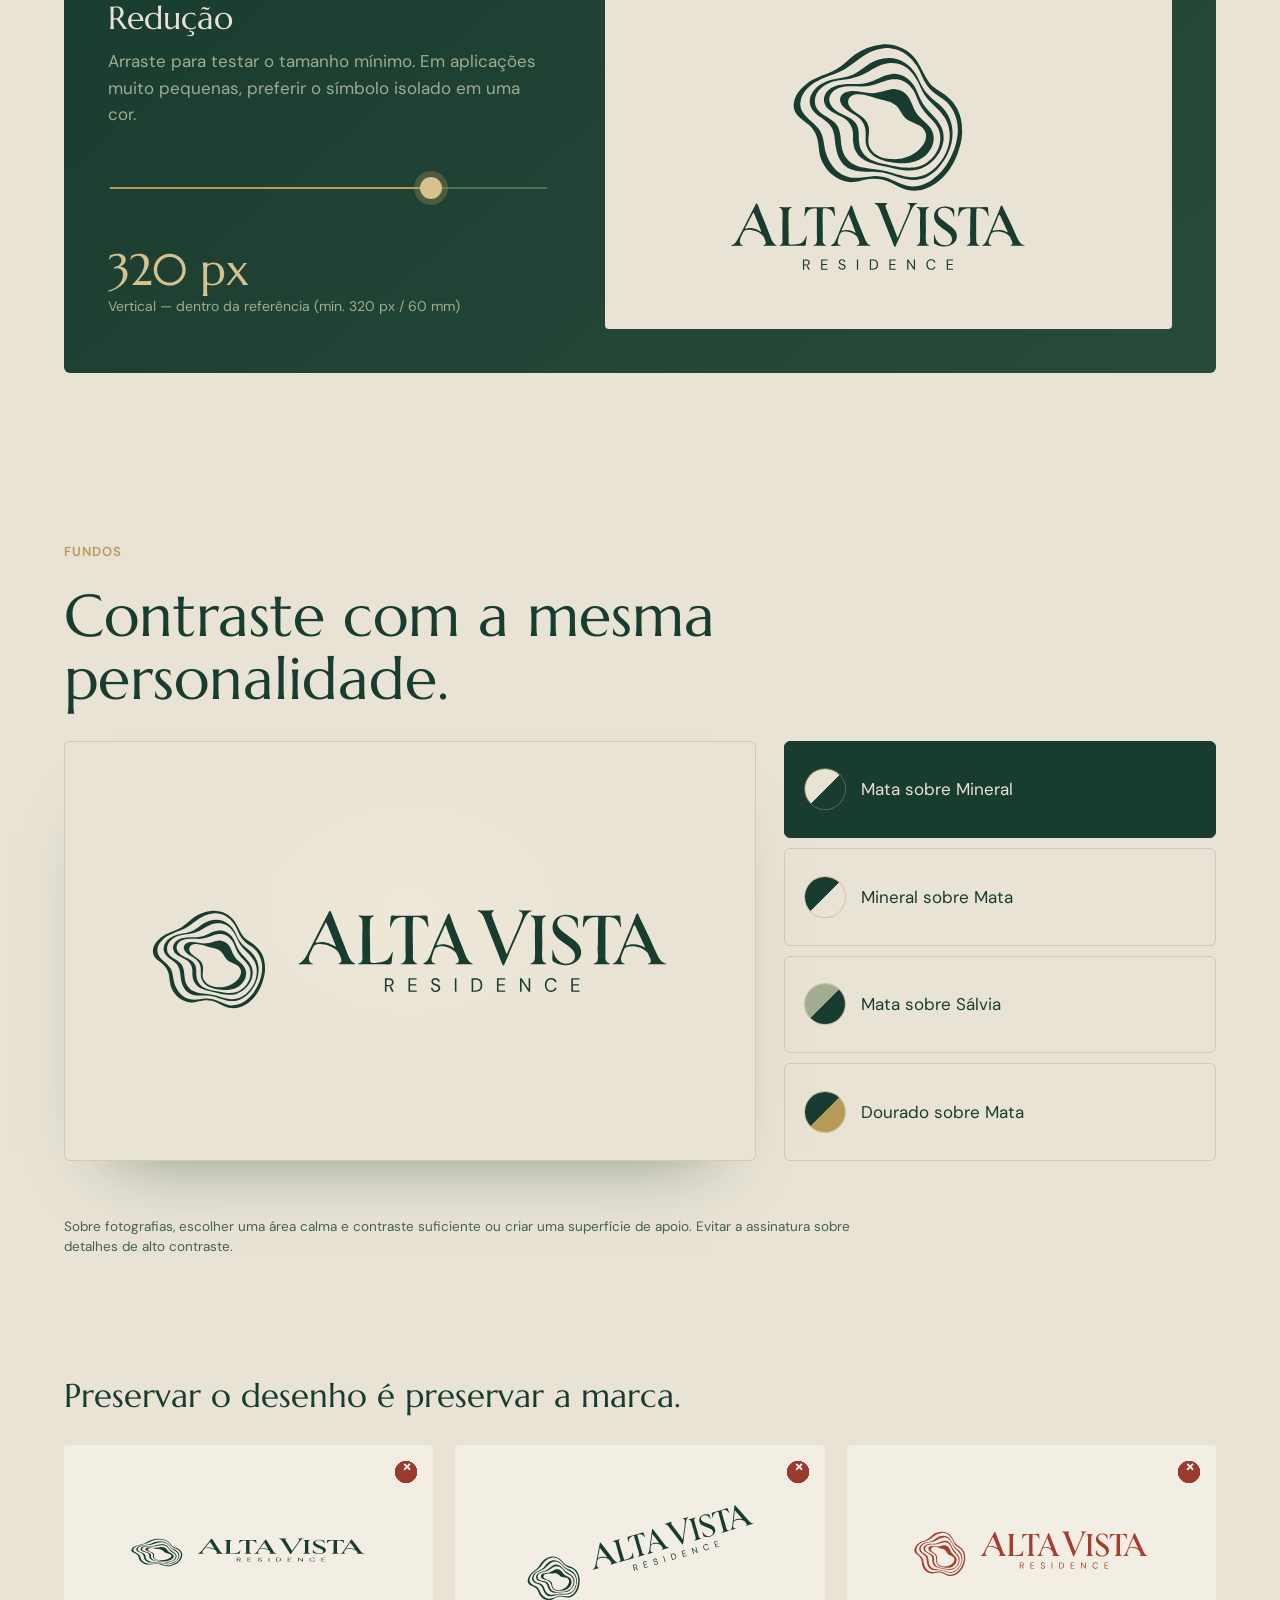
==== commit fb5c17a9: "Novos mockups: apresentação comercial com endosso AVRA e recepção do pavilhão Co-Authored-By: Claude" ====
--- a/index.html
+++ b/index.html
@@ -591,13 +591,14 @@
         <div class="gallery__head wrap">
           <p class="eyebrow">Aplicações</p>
           <h2 class="h2">Mockups da marca</h2>
-          <p class="gallery__count"><span id="galleryIndex">01</span> / 09</p>
+          <p class="gallery__count"><span id="galleryIndex">01</span> / 10</p>
         </div>
         <div class="gallery__track" id="galleryTrack">
           <figure class="gcard" data-cursor="ampliar" data-lightbox="assets/img/mockup-tapume.webp"><div class="gcard__img"><img src="assets/img/mockup-tapume.webp" alt="Tapume com painéis da marca, P01, foto de família e frase de campanha" loading="lazy"></div><figcaption><b>Campanha de tapume</b><span>Imagem, assinatura e P01 em alternância.</span></figcaption></figure>
           <figure class="gcard" data-cursor="ampliar" data-lightbox="assets/img/mockup-totem.webp"><div class="gcard__img"><img src="assets/img/mockup-totem.webp" alt="Totem de entrada em verde Oliva com símbolo e lettering em relevo dourado, ao lado de muro de pedra com o símbolo" loading="lazy"></div><figcaption><b>Totem de entrada</b><span>Relevo dourado sobre Oliva; símbolo no muro de pedra.</span></figcaption></figure>
           <figure class="gcard" data-cursor="ampliar" data-lightbox="assets/img/mockup-pavilhao.webp"><div class="gcard__img"><img src="assets/img/mockup-pavilhao.webp" alt="Recepção do pavilhão com símbolo e lettering em relevo dourado sobre parede mineral" loading="lazy"></div><figcaption><b>Pavilhão de vendas</b><span>Relevo dourado escovado sobre parede mineral.</span></figcaption></figure>
-          <figure class="gcard" data-cursor="ampliar" data-lightbox="assets/img/mockup-apresentacao.webp"><div class="gcard__img"><img src="assets/img/mockup-apresentacao.webp" alt="Livro de apresentação comercial com capa Mineral e P01 em Sálvia" loading="lazy"></div><figcaption><b>Apresentação comercial</b><span>Papel, recortes e acabamento táteis.</span></figcaption></figure>
+          <figure class="gcard" data-cursor="ampliar" data-lightbox="assets/img/mockup-recepcao.webp"><div class="gcard__img"><img src="assets/img/mockup-recepcao.webp" alt="Recepção do pavilhão com logo dourado retroiluminado, P01 jateado no vidro e cavalete com a campanha" loading="lazy"></div><figcaption><b>Recepção e sinalização</b><span>Logo retroiluminado, P01 no vidro e campanha no cavalete.</span></figcaption></figure>
+          <figure class="gcard" data-cursor="ampliar" data-lightbox="assets/img/mockup-apresentacao.webp"><div class="gcard__img"><img src="assets/img/mockup-apresentacao.webp" alt="Livro de apresentação Mineral com P01 Sálvia, luva Mata com foil dourado e página aberta com o endosso AVRA Incorporadora" loading="lazy"></div><figcaption><b>Apresentação comercial</b><span>Papel, recortes e endosso AVRA no rodapé.</span></figcaption></figure>
           <figure class="gcard" data-cursor="ampliar" data-lightbox="assets/img/mockup-instagram.webp"><div class="gcard__img"><img src="assets/img/mockup-instagram.webp" alt="Tablet e celular exibindo feed e story da marca" loading="lazy"></div><figcaption><b>Instagram e stories</b><span>Fundos, fotografia e grafismo alternados.</span></figcaption></figure>
           <figure class="gcard" data-cursor="ampliar" data-lightbox="assets/img/mockup-convite.webp"><div class="gcard__img"><img src="assets/img/mockup-convite.webp" alt="Convite em papel com baixo-relevo do P01 e fita oliva" loading="lazy"></div><figcaption><b>Convite e relacionamento</b><span>Baixo-relevo e dourado pontual.</span></figcaption></figure>
           <figure class="gcard" data-cursor="ampliar" data-lightbox="assets/img/mockup-objetos.webp"><div class="gcard__img"><img src="assets/img/mockup-objetos.webp" alt="Sacola Oliva, cartão Mineral, caderno Mata com símbolo dourado e chaveiro metálico do símbolo" loading="lazy"></div><figcaption><b>Objetos e boas-vindas</b><span>Logo na peça principal, símbolo nos detalhes.</span></figcaption></figure>
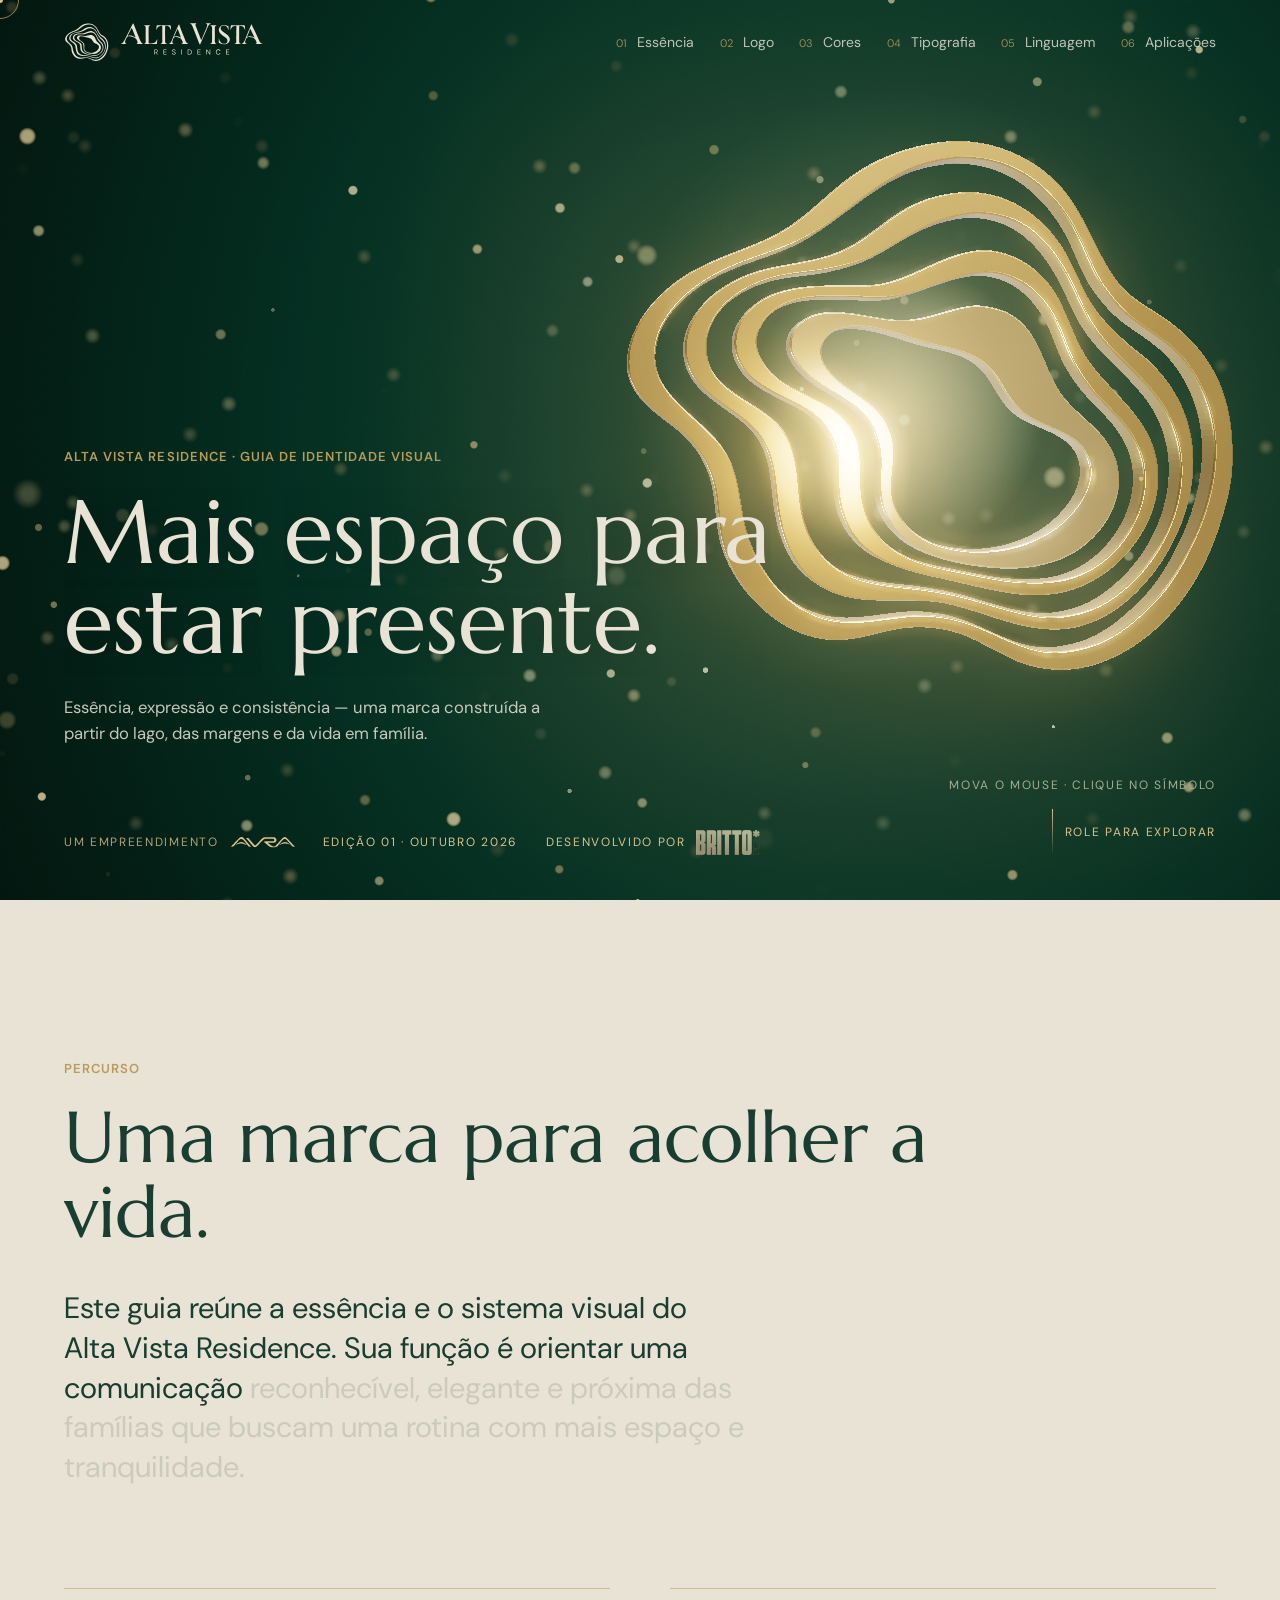
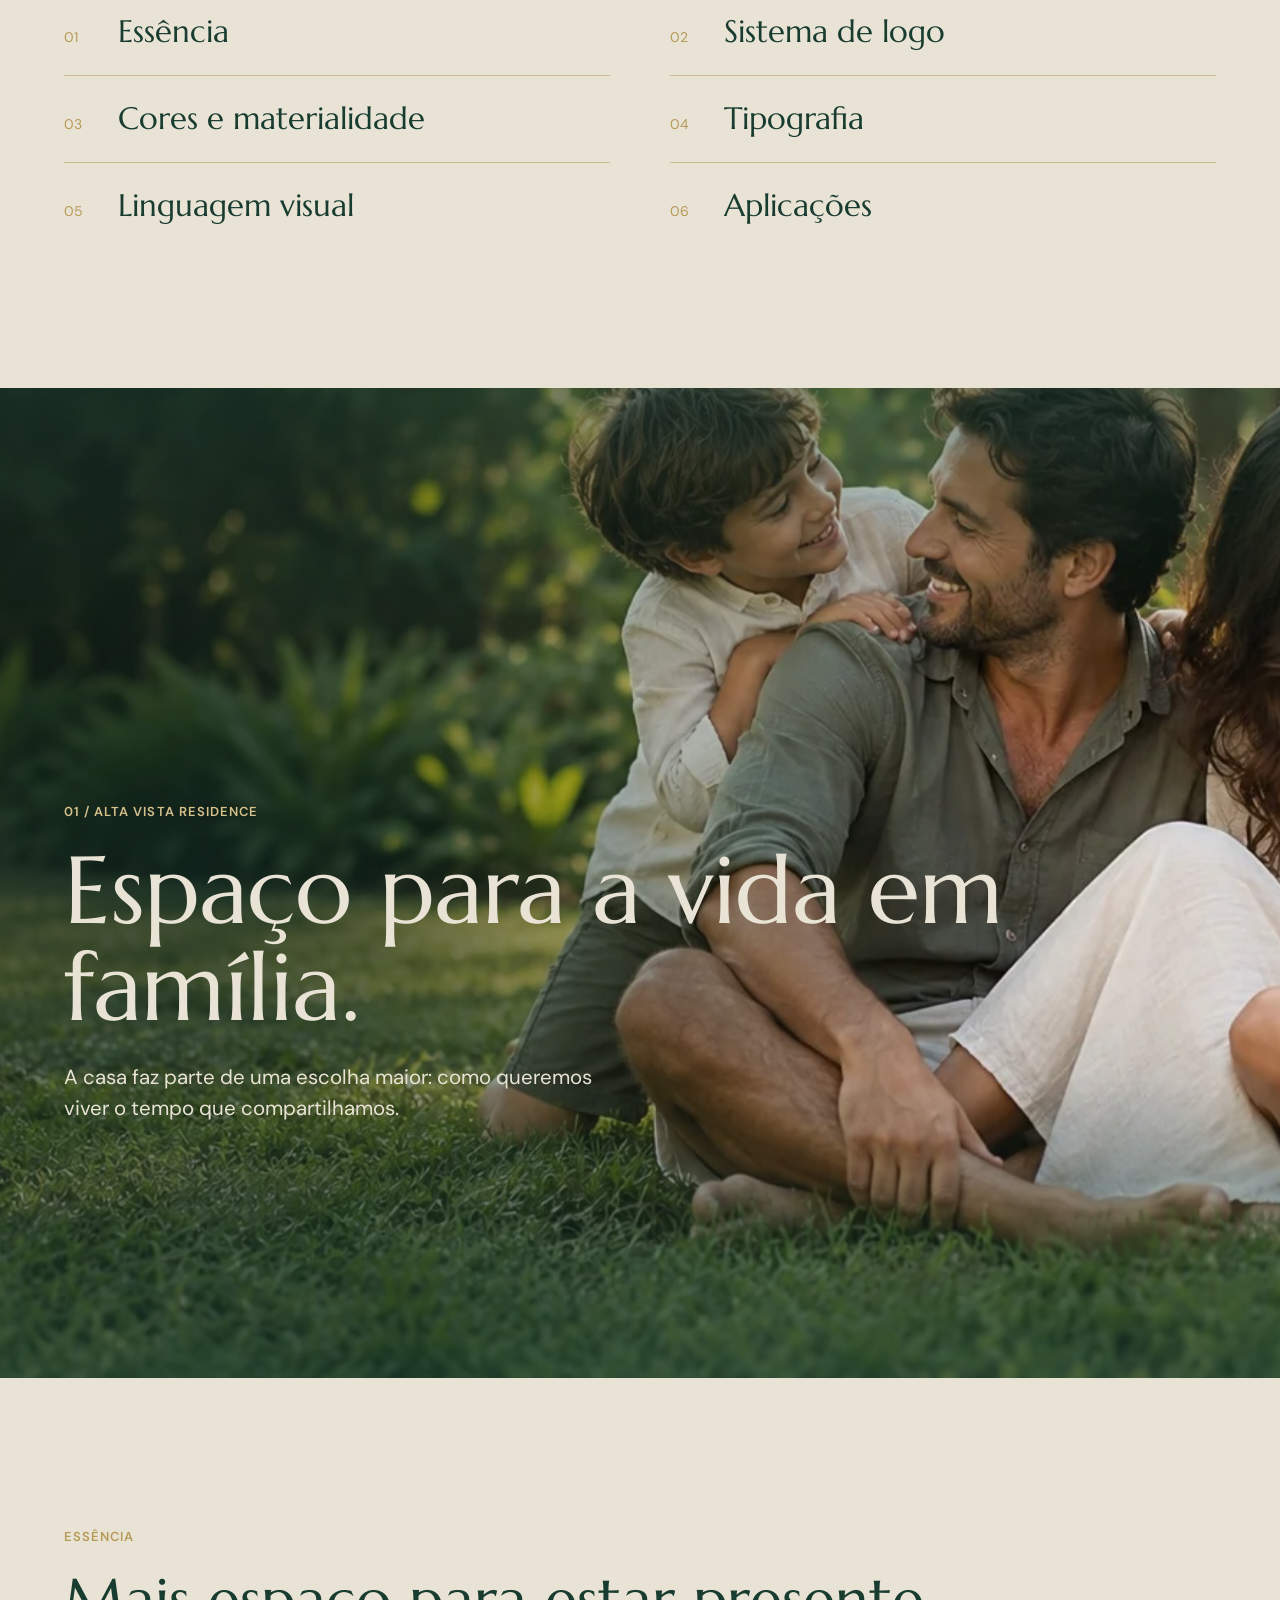
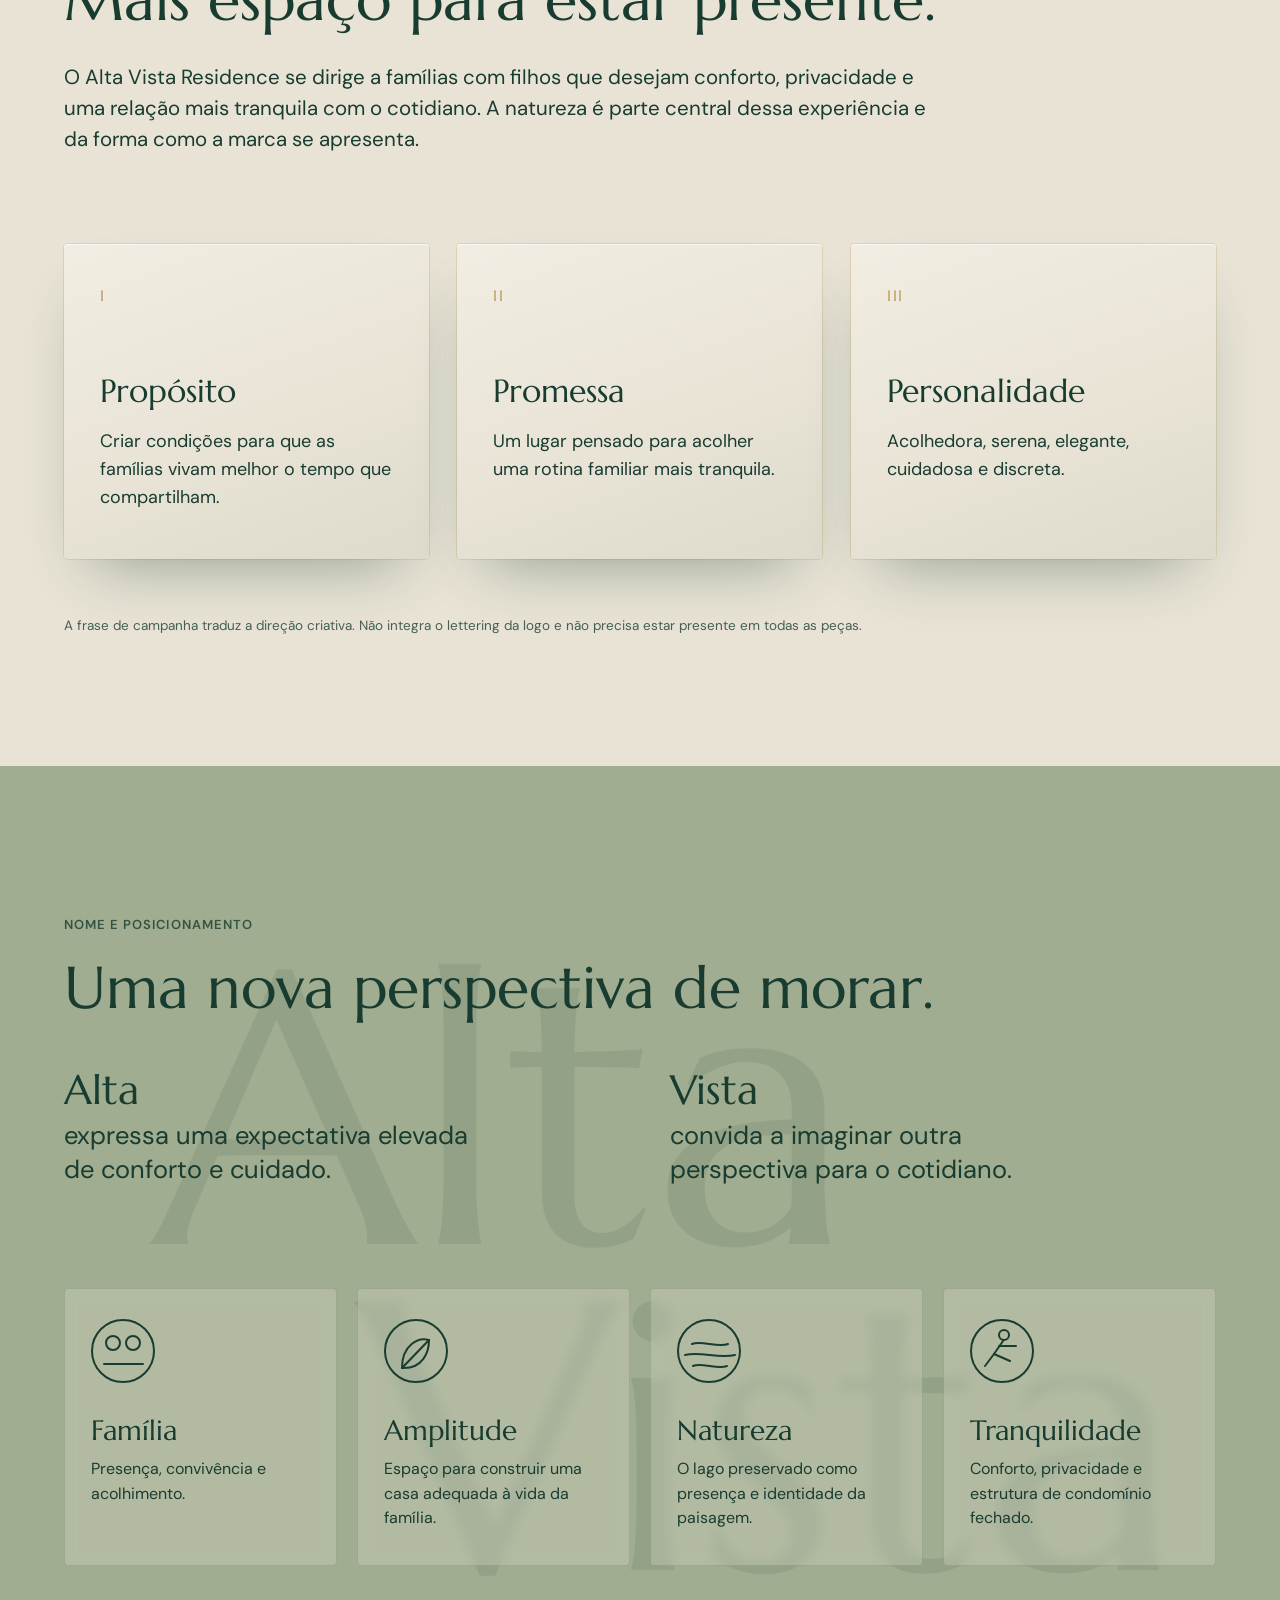
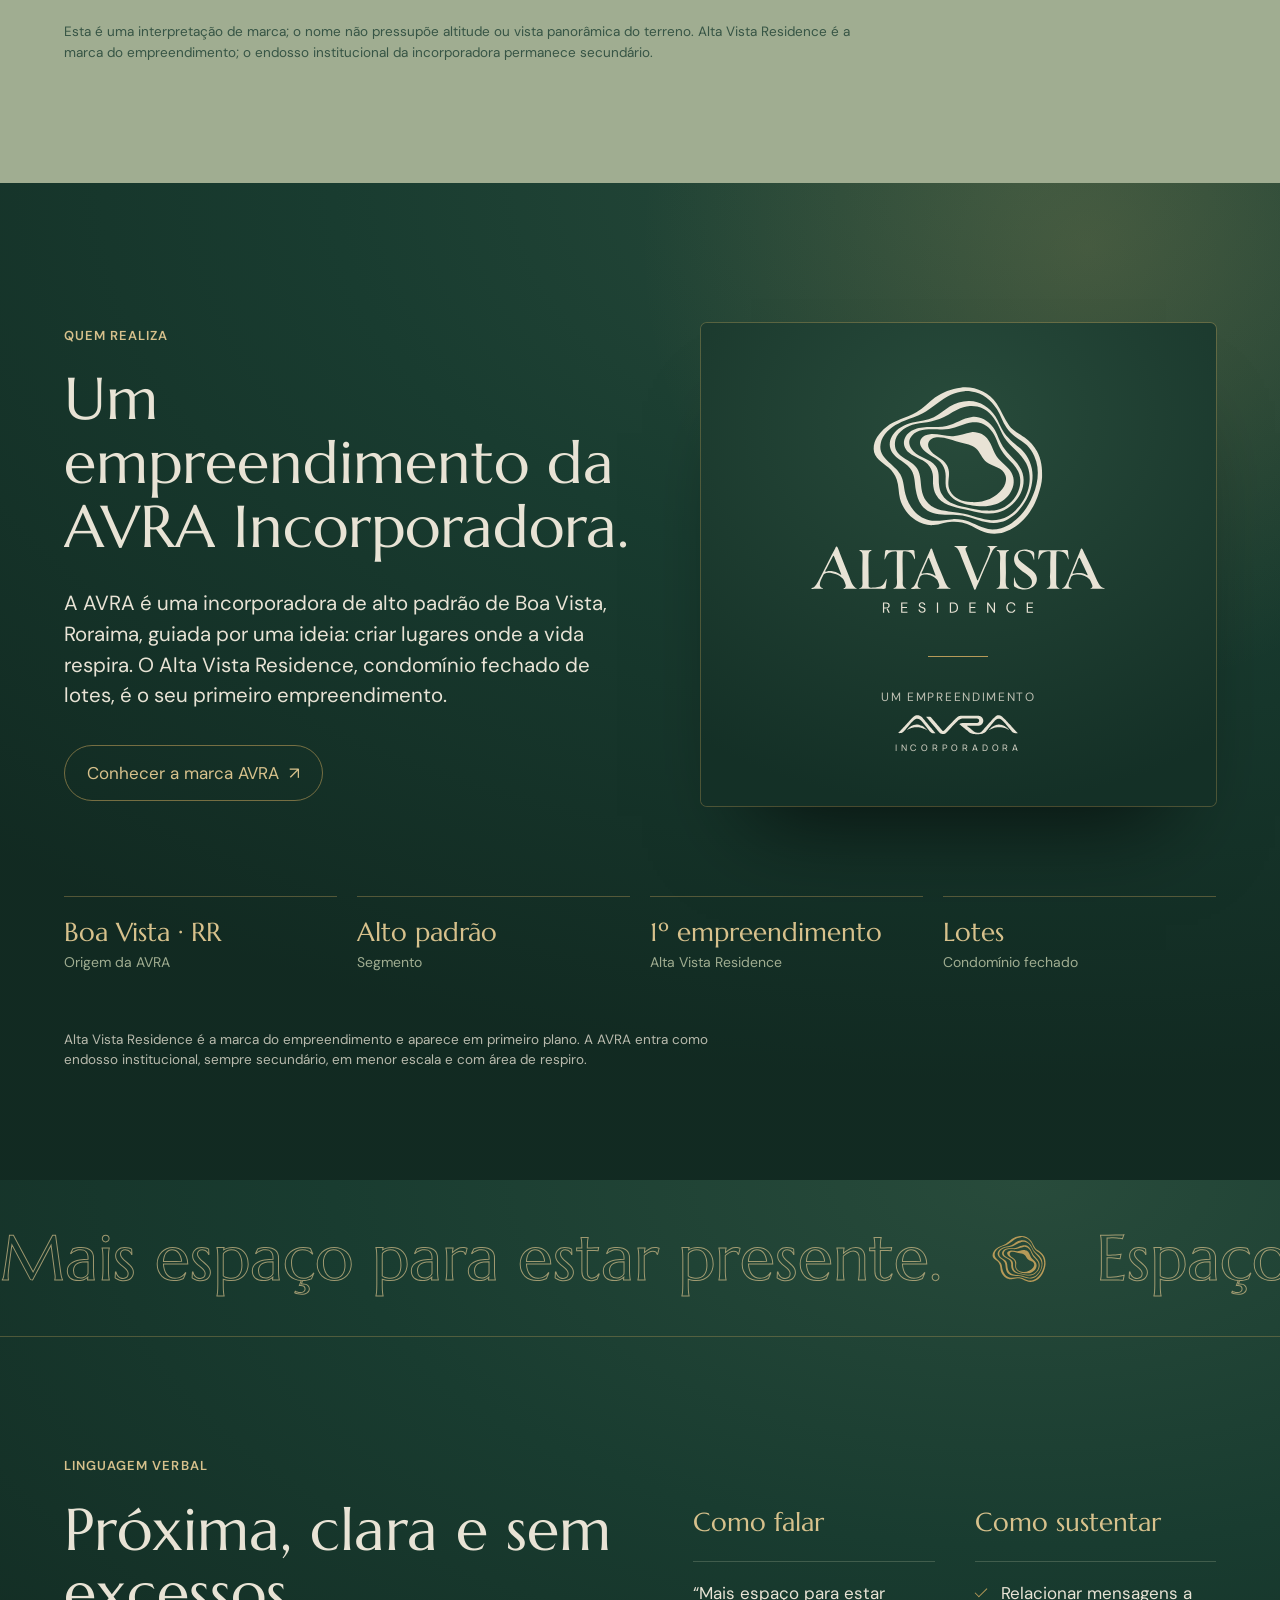
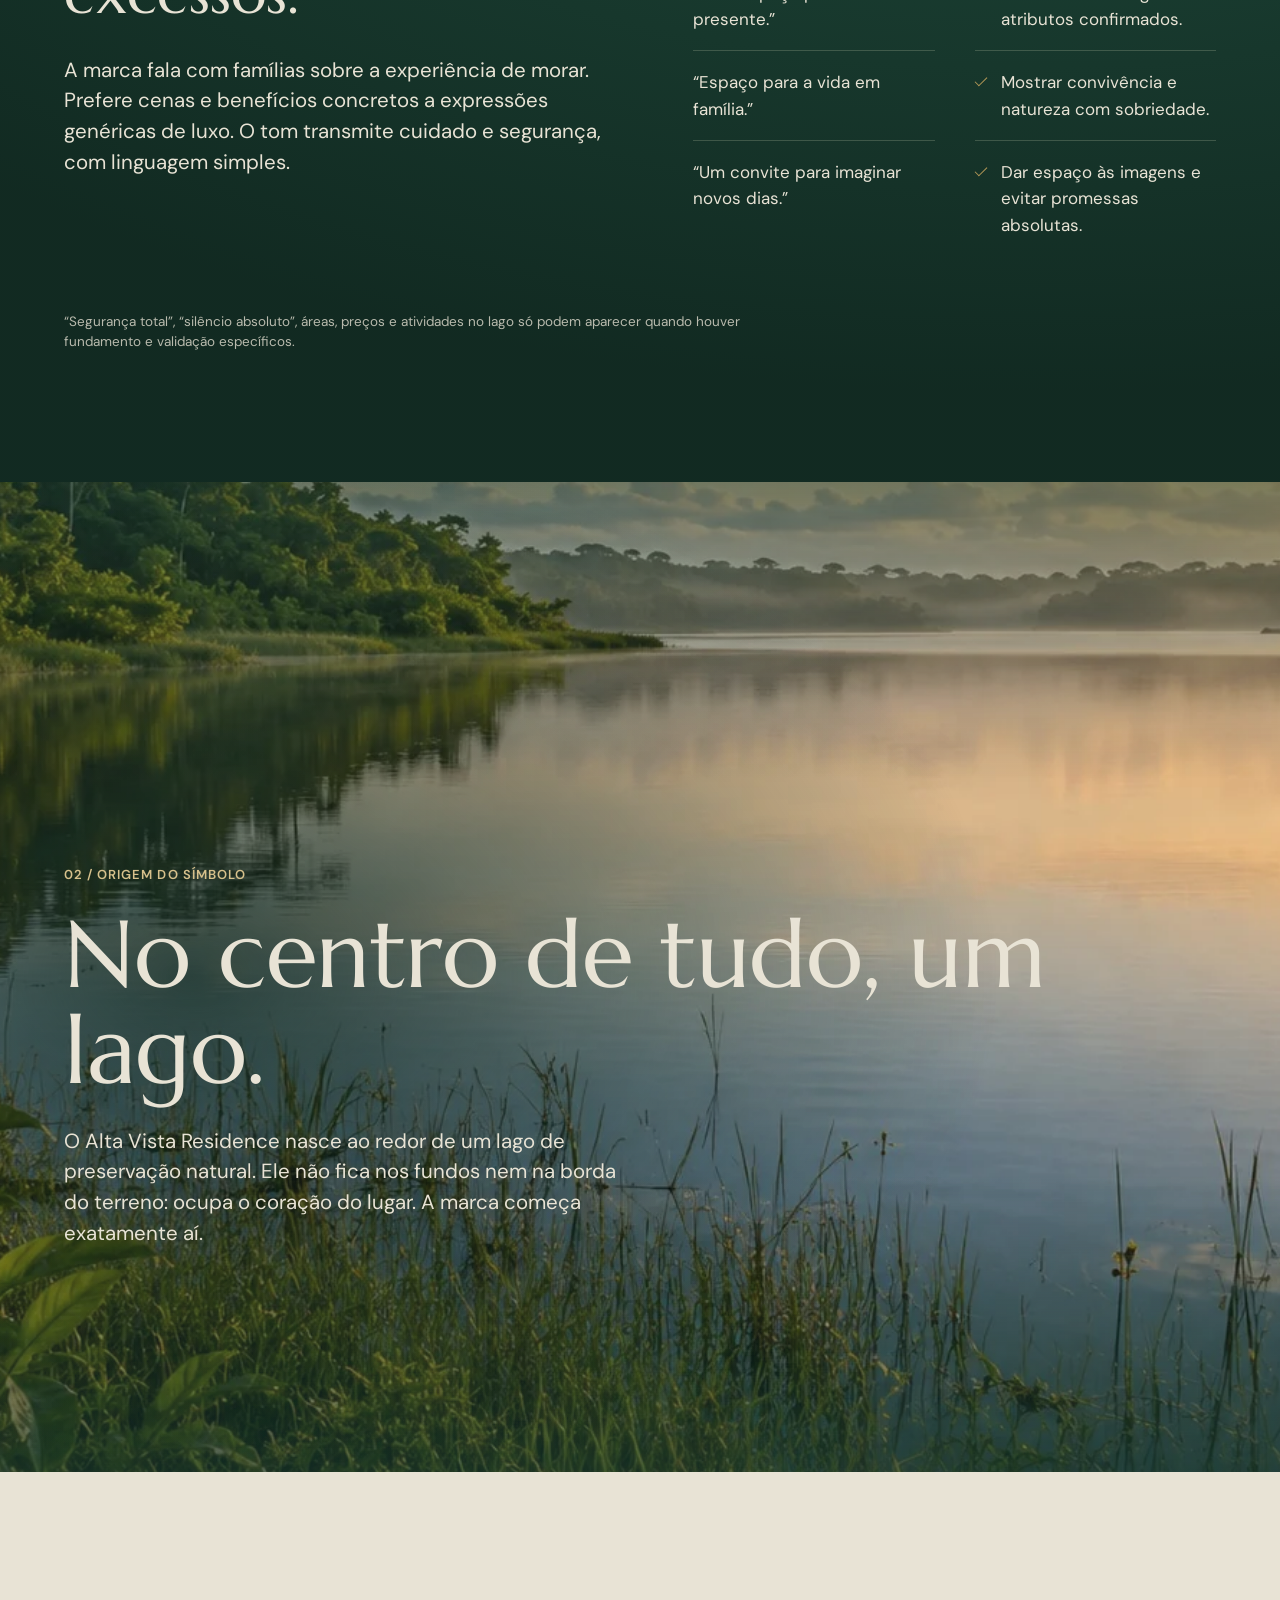
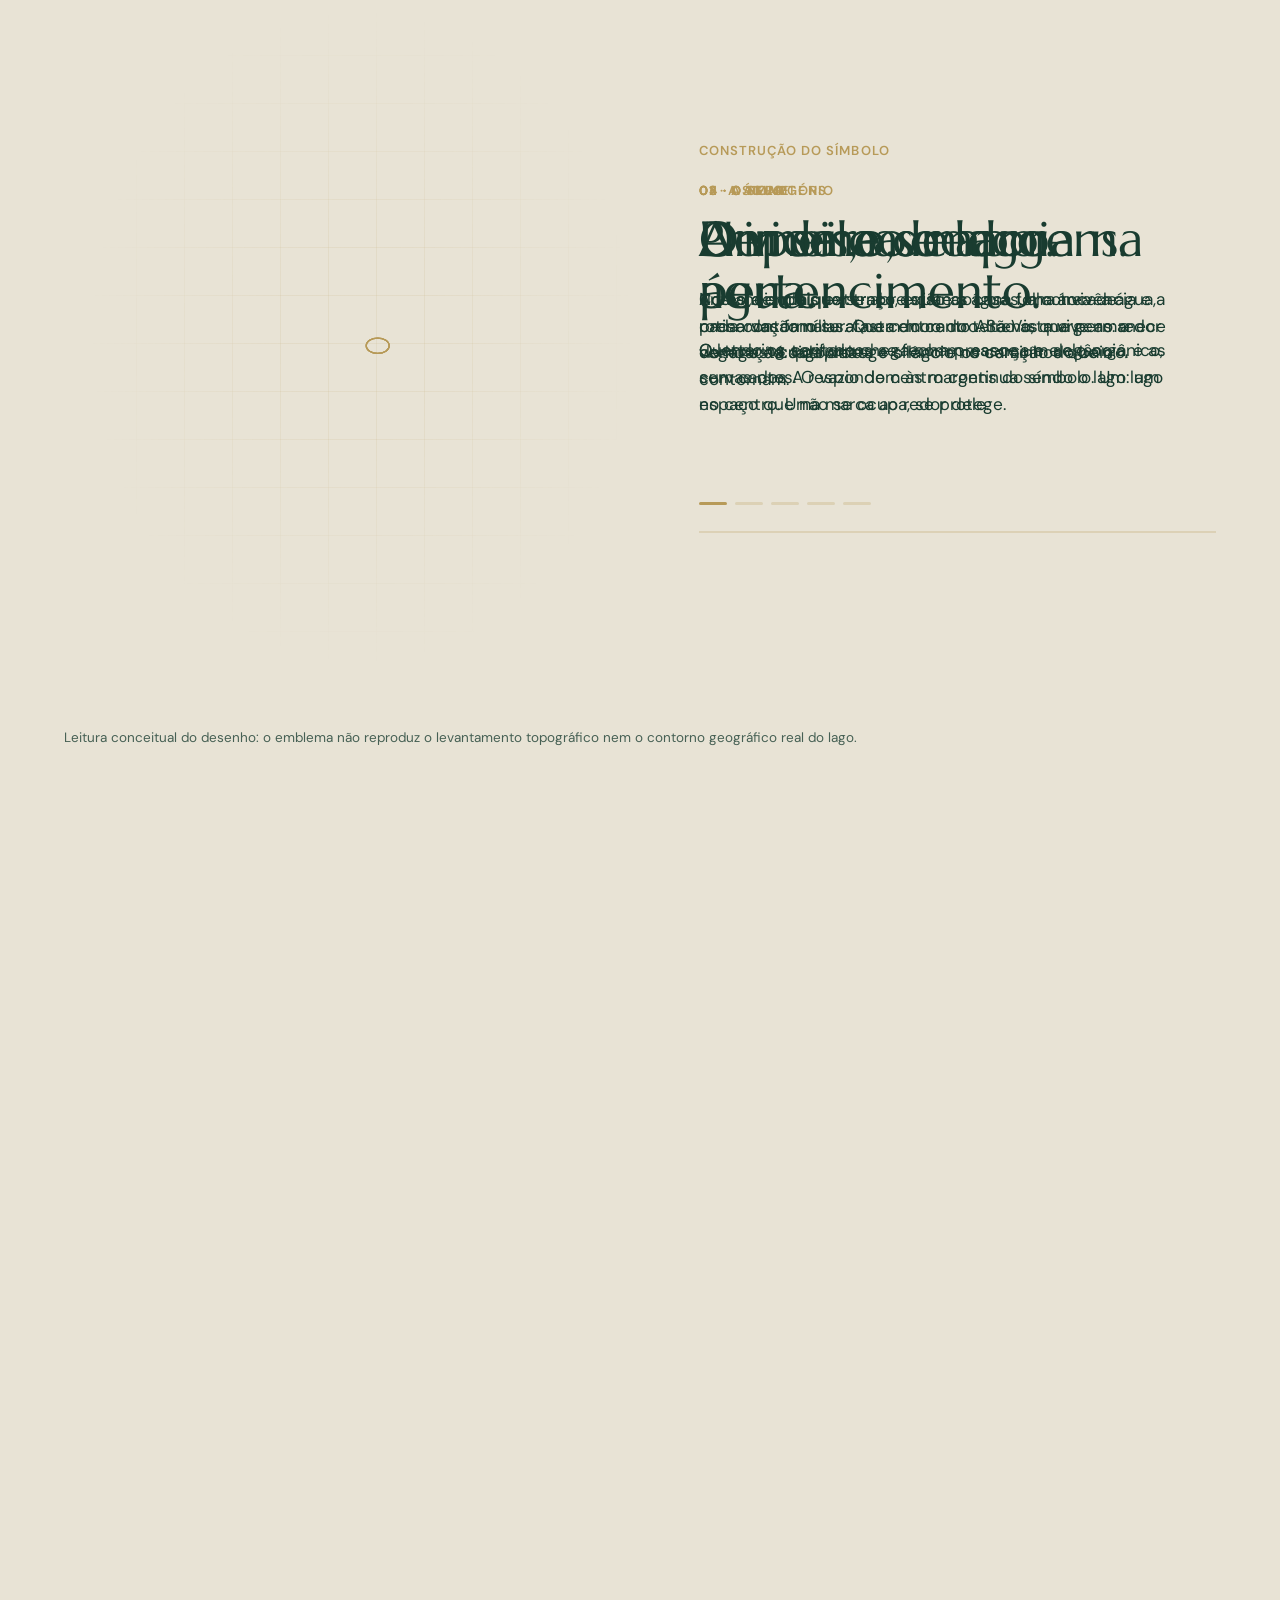
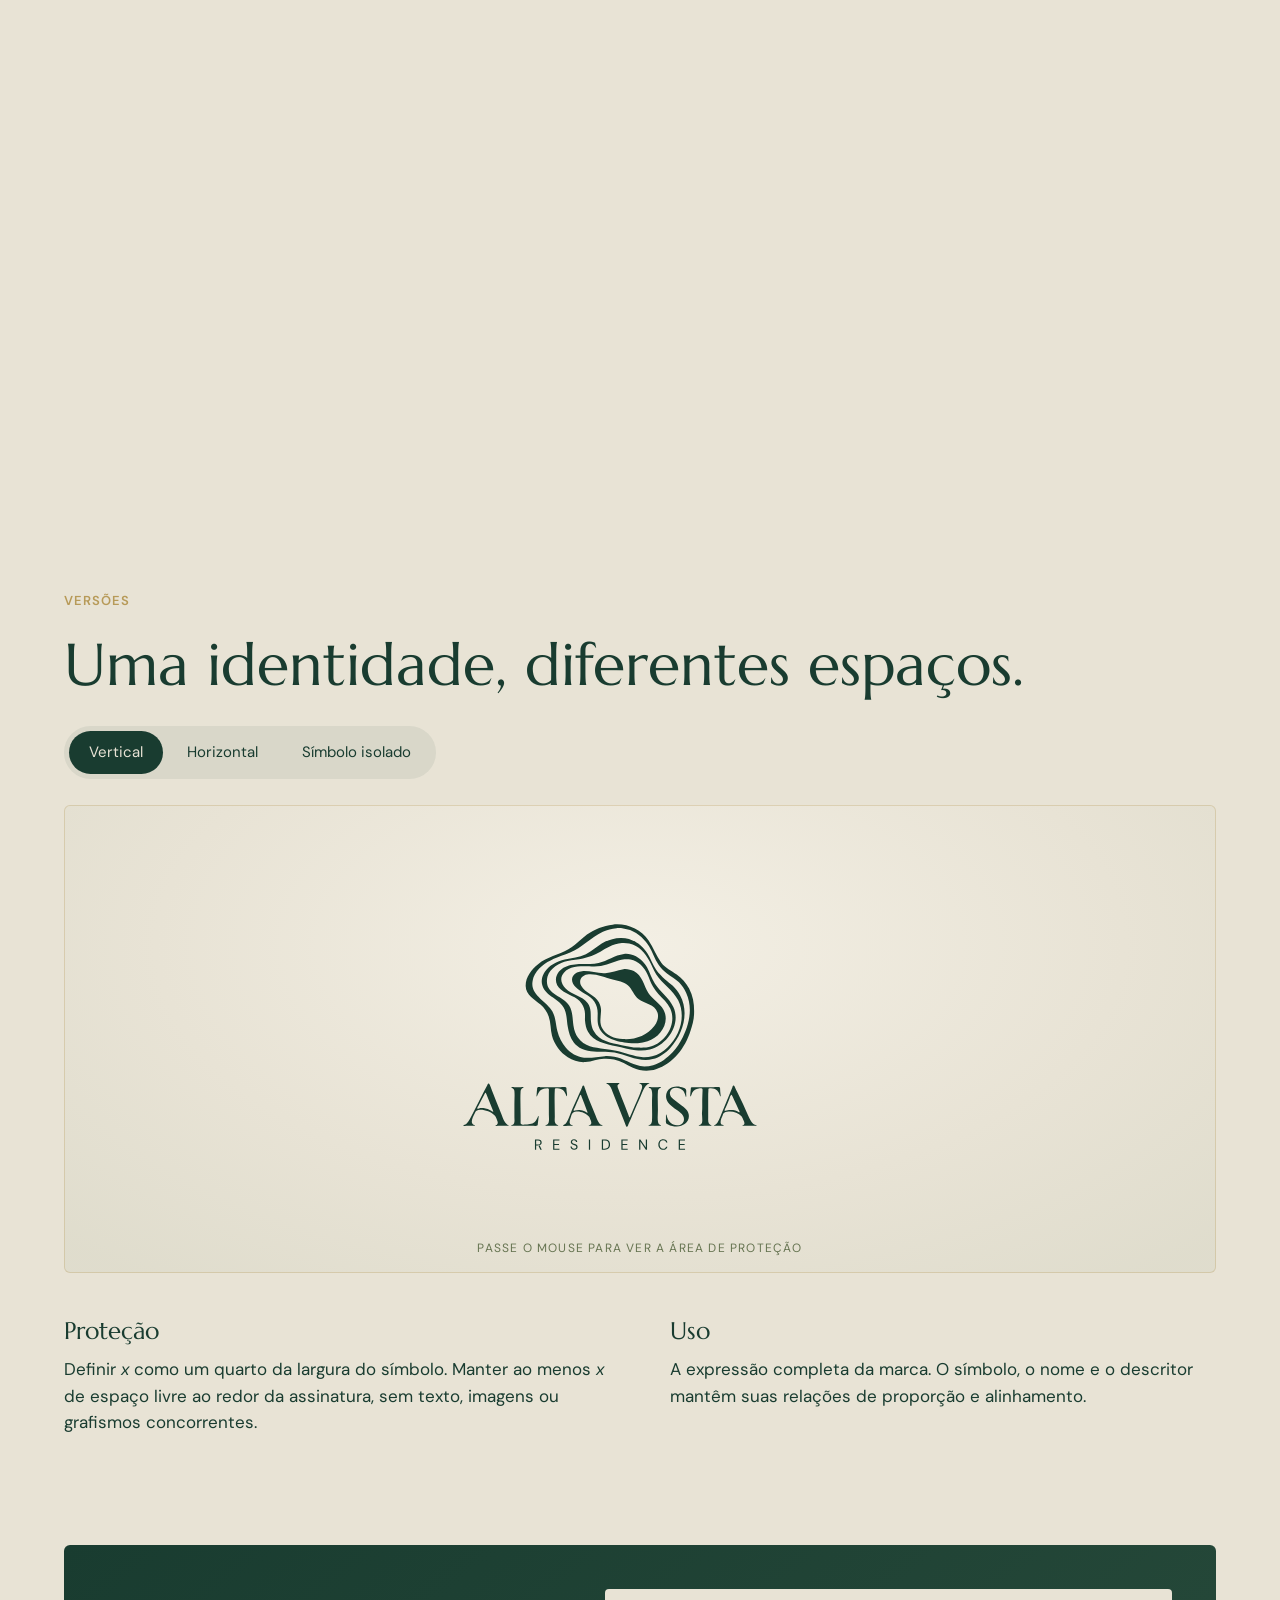
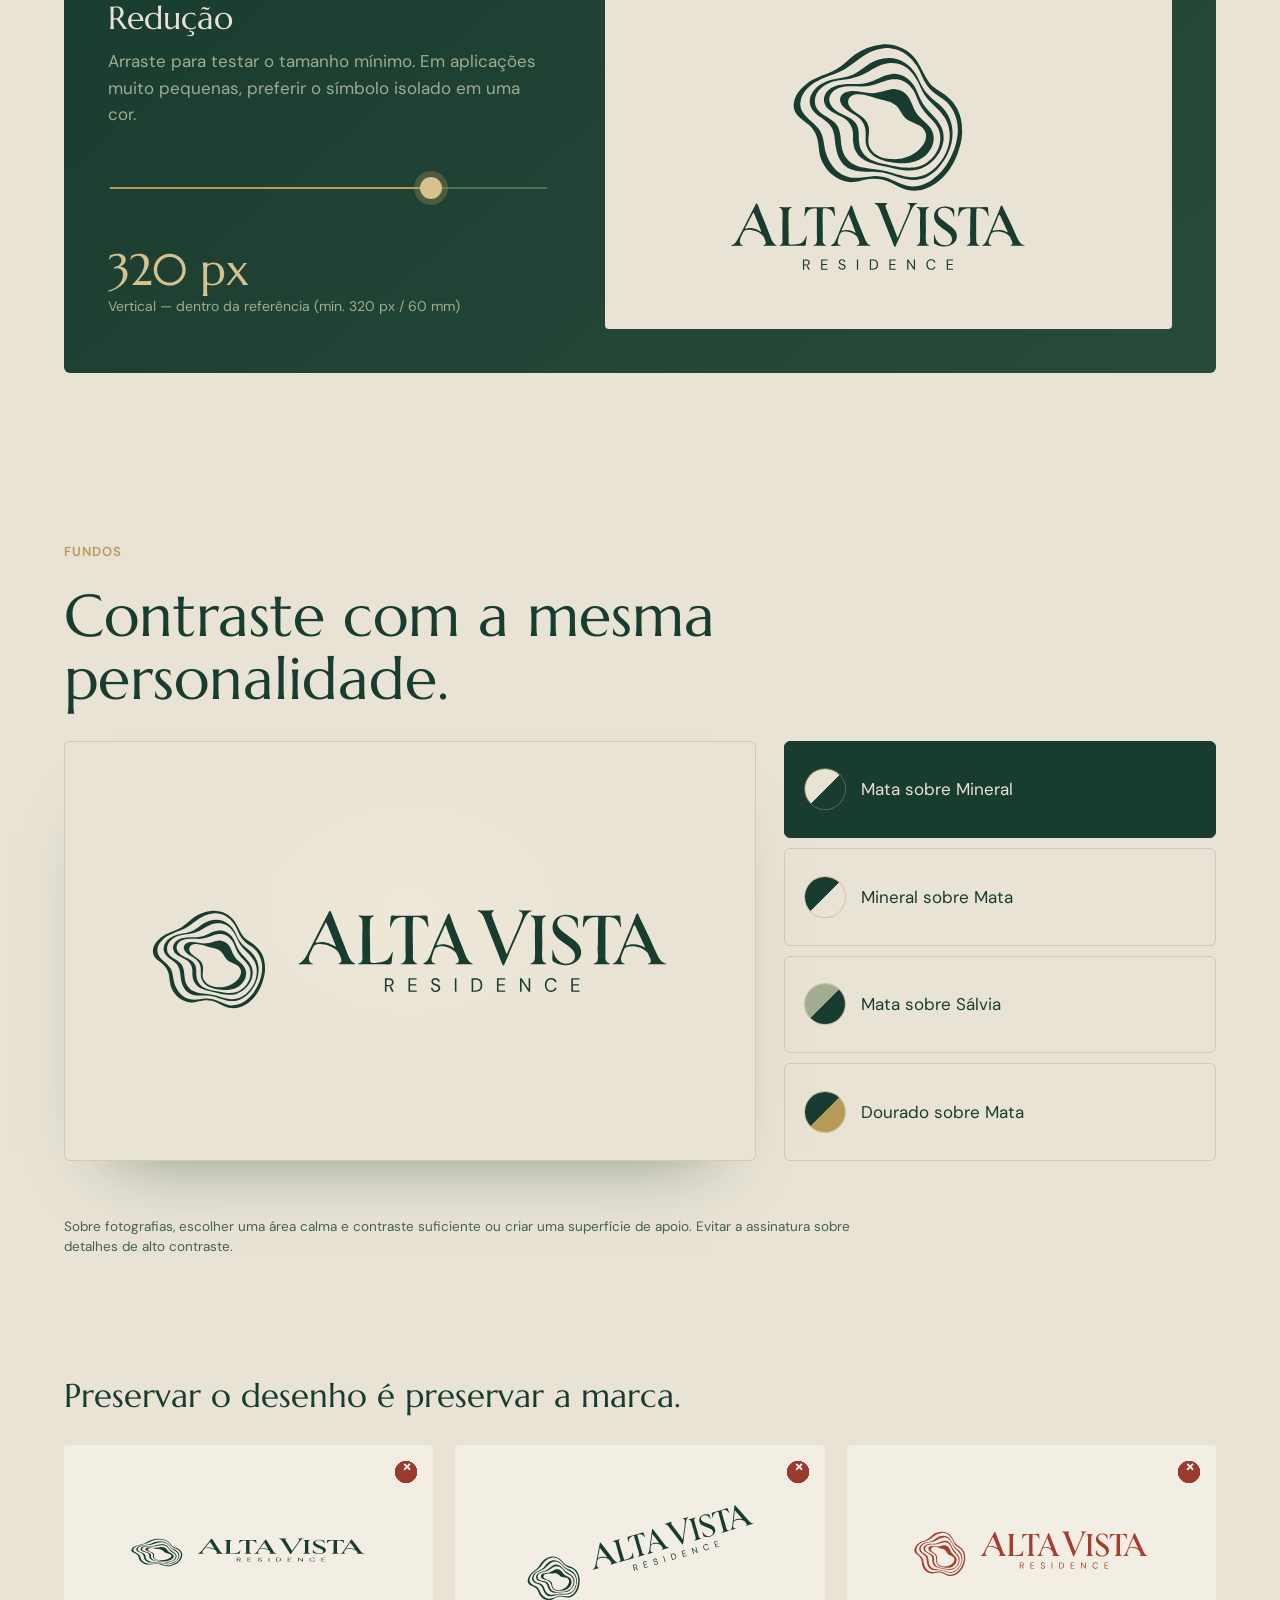
==== commit 2332751d: "Favicon, crédito BRITTO* GROUP e revisão da experiência no celular - Favicon (SVG, PNG 32 e apple-to" ====
--- a/index.html
+++ b/index.html
@@ -6,7 +6,9 @@
   <title>Alta Vista Residence</title>
   <meta name="description" content="Apresentação interativa da identidade visual do Alta Vista Residence: essência, símbolo, cores, tipografia, linguagem visual e aplicações.">
   <meta name="theme-color" content="#193C30">
-  <link rel="icon" href="assets/brand/symbol.svg">
+  <link rel="icon" href="assets/favicon.svg" type="image/svg+xml">
+  <link rel="icon" href="assets/favicon-32.png" sizes="32x32" type="image/png">
+  <link rel="apple-touch-icon" href="assets/apple-touch-icon.png">
   <link rel="preconnect" href="https://fonts.googleapis.com">
   <link rel="preconnect" href="https://fonts.gstatic.com" crossorigin>
   <link href="https://fonts.googleapis.com/css2?family=DM+Sans:opsz,wght@9..40,400;9..40,600&family=Manrope:wght@500&family=Marcellus&display=swap" rel="stylesheet">
@@ -56,7 +58,7 @@
         <span>Mova o mouse · clique no símbolo</span>
         <span class="hero__scroll"><i></i>Role para explorar</span>
       </div>
-      <div class="hero__meta"><span class="endorse"><em>Um empreendimento</em><span class="endorse__mark" data-logo="avra"></span></span><span>Edição 01 · Outubro 2026</span></div>
+      <div class="hero__meta"><span class="endorse"><em>Um empreendimento</em><span class="endorse__mark" data-logo="avra"></span></span><span>Edição 01 · Outubro 2026</span><span class="hero__credit">Desenvolvido por <img src="assets/img/britto-group.png" alt="BRITTO* GROUP" width="852" height="339"></span></div>
     </section>
 
     <!-- ============ MANIFESTO ============ -->
@@ -263,7 +265,7 @@
           <div class="versions__logo is-active" data-version-panel="vertical"><span data-logo="vertical"></span></div>
           <div class="versions__logo" data-version-panel="horizontal"><span data-logo="horizontal"></span></div>
           <div class="versions__logo" data-version-panel="symbol"><span data-logo="symbol"></span></div>
-          <p class="versions__hint">Passe o mouse para ver a área de proteção</p>
+          <p class="versions__hint"><span class="mouse-only">Passe o mouse</span><span class="touch-only">Toque</span> para ver a área de proteção</p>
         </div>
         <div class="versions__info">
           <div><h3>Proteção</h3><p>Definir <em>x</em> como um quarto da largura do símbolo. Manter ao menos <em>x</em> de espaço livre ao redor da assinatura, sem texto, imagens ou grafismos concorrentes.</p></div>
@@ -348,7 +350,7 @@
       <div class="wrap">
         <p class="eyebrow">Paleta</p>
         <h2 class="h2" data-split>Cor com função e hierarquia.</h2>
-        <p class="palette__hint">Passe o mouse para expandir · clique para copiar o HEX</p>
+        <p class="palette__hint"><span class="mouse-only">Passe o mouse para expandir · clique</span><span class="touch-only">Toque</span> para copiar o HEX</p>
       </div>
       <div class="swatches" id="swatches">
         <button class="swatch" style="--c:#193C30;--t:#E8E3D5" data-hex="#193C30"><span class="swatch__name">Mata</span><span class="swatch__data"><b>#193C30</b>RGB 25, 60, 48<br>CMYK 58, 0, 20, 76</span><span class="swatch__role">Base principal · presença</span></button>
@@ -518,7 +520,7 @@
           <b>Pavilhão de vendas</b>
           <span>Símbolo e lettering em relevo dourado escovado, iluminação rasante sobre parede mineral.</span>
         </div>
-        <p class="studio__hint">Arraste para girar · clique para interagir</p>
+        <p class="studio__hint">Arraste para girar · <span class="mouse-only">clique</span><span class="touch-only">toque</span> para interagir</p>
       </div>
       <div class="studio__fallback">Ative o WebGL para ver os mockups 3D.</div>
     </section>
@@ -630,6 +632,21 @@
       </div>
     </section>
 
+    <!-- Créditos -->
+    <section class="credit section--mata" id="creditos">
+      <div class="credit__light" aria-hidden="true"></div>
+      <div class="wrap credit__inner">
+        <p class="eyebrow eyebrow--gold">Desenvolvido por</p>
+        <img src="assets/img/britto-group.png" alt="BRITTO* GROUP" class="credit__logo reveal-up" width="852" height="339" loading="lazy">
+        <p class="credit__text reveal-up">Nome, conceito, símbolo, sistema visual, guia de identidade e esta experiência digital do Alta Vista Residence foram desenvolvidos pela <strong>BRITTO* GROUP</strong> para a AVRA Incorporadora.</p>
+        <ul class="credit__list">
+          <li><span>Empreendimento</span>Alta Vista Residence</li>
+          <li><span>Incorporadora</span>AVRA Incorporadora · Boa Vista, RR</li>
+          <li><span>Criação e desenvolvimento</span>BRITTO* GROUP</li>
+        </ul>
+      </div>
+    </section>
+
     <!-- Fechamento -->
     <section class="finale" id="fim">
       <div class="parallax-media" data-parallax="0.2"><img src="assets/img/familia-gramado.webp" alt="" loading="lazy"></div>
@@ -641,7 +658,7 @@
         <div class="endorse endorse--finale"><em>Um empreendimento</em><span class="endorse__mark" data-logo="avra"></span><small>INCORPORADORA</small></div>
       </div>
       <footer class="footer wrap">
-        <span>Edição 01 · 22.10.2026 · Um empreendimento AVRA Incorporadora</span>
+        <span>Edição 01 · 22.10.2026 · Um empreendimento AVRA Incorporadora · Marca desenvolvida por BRITTO* GROUP</span>
         <span>Imagens e mockups gerados por IA para demonstração; não representam a implantação real.</span>
         <img src="assets/img/britto-group.png" alt="Britto Group" class="footer__britto">
       </footer>
--- a/assets/css/style.css
+++ b/assets/css/style.css
@@ -124,7 +124,7 @@
 .nav.is-open .nav__menu span:last-child { transform: translateY(-4.5px) rotate(-45deg); }
 
 /* ---------- hero ---------- */
-.hero { height: 100vh; min-height: 640px; overflow: hidden; color: var(--mineral);
+.hero { height: 100vh; height: 100svh; min-height: 640px; overflow: hidden; color: var(--mineral);
   background: radial-gradient(60% 70% at 68% 45%, color-mix(in srgb, var(--floresta) 90%, var(--dourado) 10%) 0%, var(--mata) 48%, var(--mata-deep) 100%); }
 .hero__canvas { position: absolute; inset: 0; width: 100%; height: 100%; display: block; }
 .hero__light { position: absolute; inset: 0; pointer-events: none; mix-blend-mode: screen; opacity: .55;
@@ -228,7 +228,7 @@
 .checks li::before { content: ""; position: absolute; left: 0; top: 26px; width: 12px; height: 6px; border-left: 1.5px solid var(--dourado); border-bottom: 1.5px solid var(--dourado); transform: rotate(-45deg); }
 
 /* ---------- build (symbol construction) ---------- */
-.build__pin { height: 100vh; min-height: 640px; display: grid; grid-template-columns: 1.15fr 1fr; align-items: center; gap: 40px; padding: 90px var(--gutter) 60px; position: relative; overflow: hidden; }
+.build__pin { height: 100vh; height: 100svh; min-height: 640px; display: grid; grid-template-columns: 1.15fr 1fr; align-items: center; gap: 40px; padding: 90px var(--gutter) 60px; position: relative; overflow: hidden; }
 .build__stage { position: relative; height: 100%; display: grid; place-items: center; }
 .build__grid { position: absolute; inset: 6% 4%; opacity: .5;
   background-image: linear-gradient(color-mix(in srgb, var(--dourado) 22%, transparent) 1px, transparent 1px), linear-gradient(90deg, color-mix(in srgb, var(--dourado) 22%, transparent) 1px, transparent 1px);
@@ -431,6 +431,26 @@
 .avra__facts span { font-size: 14px; color: var(--salvia); }
 @media (max-width: 760px) { .avra__facts { grid-template-columns: 1fr 1fr; } .avra { padding: 100px 0; } }
 
+/* ---------- crédito BRITTO* GROUP ---------- */
+.hero__credit { display: inline-flex; align-items: center; gap: 10px; }
+.hero__credit img { width: 64px; height: auto; }
+.credit { overflow: hidden; text-align: center; }
+.credit__light { position: absolute; left: 50%; top: -40%; width: 80vw; aspect-ratio: 1; translate: -50% 0; border-radius: 50%; pointer-events: none;
+  background: radial-gradient(closest-side, color-mix(in srgb, var(--dourado) 24%, transparent), transparent); }
+.credit__inner { padding-top: 140px; padding-bottom: 120px; display: grid; justify-items: center; }
+.credit__logo { width: min(64vw, 400px); height: auto; margin: 6px 0 44px; filter: drop-shadow(0 24px 40px rgba(0,0,0,.45)); }
+.credit__text { font: 400 clamp(20px, 2vw, 30px)/1.4 var(--serif); max-width: 820px; margin: 0 0 56px; text-wrap: balance; }
+.credit__text strong { font-weight: 400; color: var(--dourado-claro); letter-spacing: .04em; }
+.credit__list { list-style: none; margin: 0; padding: 0; width: 100%; max-width: 980px; display: grid; grid-template-columns: repeat(3, 1fr); border-top: 1px solid color-mix(in srgb, var(--mineral) 16%, transparent); }
+.credit__list li { display: grid; gap: 6px; padding: 24px 16px; font-size: 15px; border-right: 1px solid color-mix(in srgb, var(--mineral) 10%, transparent); }
+.credit__list li:last-child { border-right: 0; }
+.credit__list span { font-size: 11px; letter-spacing: .16em; text-transform: uppercase; color: var(--dourado); }
+@media (max-width: 760px) {
+  .credit__inner { padding-top: 100px; padding-bottom: 80px; }
+  .credit__list { grid-template-columns: 1fr; }
+  .credit__list li { border-right: 0; border-bottom: 1px solid color-mix(in srgb, var(--mineral) 10%, transparent); }
+}
+
 /* ---------- photo ---------- */
 .photo { padding: 40px 0 150px; }
 .photo__grid { display: grid; grid-template-columns: 1.1fr 1fr; gap: 70px; align-items: center; }
@@ -439,7 +459,7 @@
 .icon--lg:hover { transform: translateY(-6px); stroke: var(--dourado); }
 
 /* ---------- studio 3D ---------- */
-.studio { height: 100vh; min-height: 700px; overflow: hidden; color: var(--mineral); }
+.studio { height: 100vh; height: 100svh; min-height: 700px; overflow: hidden; color: var(--mineral); }
 .studio__bg { position: absolute; inset: 0; background: radial-gradient(70% 80% at 60% 55%, var(--floresta), var(--mata) 50%, var(--mata-deep)); }
 .studio__canvas { position: absolute; inset: 0; width: 100%; height: 100%; display: block; touch-action: pan-y; }
 .studio__ui { position: absolute; inset: 0; pointer-events: none; padding: 110px var(--gutter) 46px; display: grid; grid-template-rows: auto 1fr auto; }
@@ -456,7 +476,7 @@
 .studio--nogl .studio__fallback { display: grid; }
 
 /* ---------- hoarding (tapume CSS 3D) ---------- */
-.hoarding__pin { height: 100vh; min-height: 660px; overflow: hidden; position: relative; display: flex; flex-direction: column; justify-content: center;
+.hoarding__pin { height: 100vh; height: 100svh; min-height: 660px; overflow: hidden; position: relative; display: flex; flex-direction: column; justify-content: center;
   background: linear-gradient(180deg, var(--mineral) 0%, color-mix(in srgb, var(--mineral) 85%, var(--salvia)) 100%); }
 .hoarding__copy { padding-top: 70px; }
 .hoarding__copy .h2 { margin-bottom: 10px; }
@@ -513,7 +533,7 @@
 .story__p01 svg { width: 100%; height: 100%; transform: rotate(-90deg) scale(1.4); }
 
 /* ---------- gallery (horizontal) ---------- */
-.gallery__pin { height: 100vh; min-height: 640px; overflow: hidden; display: flex; flex-direction: column; justify-content: center; gap: 36px;
+.gallery__pin { height: 100vh; height: 100svh; min-height: 640px; overflow: hidden; display: flex; flex-direction: column; justify-content: center; gap: 36px;
   background: radial-gradient(80% 60% at 70% 100%, color-mix(in srgb, var(--salvia) 40%, var(--mineral)), var(--mineral) 70%); }
 .gallery__head { display: flex; align-items: flex-end; justify-content: space-between; gap: 20px; padding-top: 60px; }
 .gallery__head .h2 { margin: 0; }
@@ -540,7 +560,7 @@
 .downloads a:hover i, .downloads button:hover i { color: var(--salvia); }
 
 /* ---------- finale ---------- */
-.finale { min-height: 100vh; overflow: hidden; display: flex; flex-direction: column; justify-content: center; color: var(--mineral); background: var(--mata); }
+.finale { min-height: 100vh; min-height: 100svh; overflow: hidden; display: flex; flex-direction: column; justify-content: center; color: var(--mineral); background: var(--mata); }
 .finale__content { z-index: 2; padding-top: 120px; }
 .finale__sign { width: min(520px, 80vw); margin-top: 80px; color: var(--mineral); }
 .footer { z-index: 2; display: flex; align-items: center; justify-content: space-between; gap: 24px; padding-top: 80px; padding-bottom: 36px; font-size: 13px; color: var(--salvia); margin-top: auto; }
@@ -613,3 +633,41 @@
   *, *::before, *::after { animation-duration: .001ms !important; animation-iteration-count: 1 !important; transition-duration: .001ms !important; }
   .js .reveal-up { opacity: 1; transform: none; }
 }
+
+/* ---------- toque / celular ---------- */
+.touch-only { display: none; }
+@media (hover: none) { .touch-only { display: inline; } .mouse-only { display: none; } }
+.nav.is-open { backdrop-filter: none; -webkit-backdrop-filter: none; translate: none; transform: none !important; color: var(--mineral); background: transparent; }
+.gallery__count { white-space: nowrap; }
+.downloads i { white-space: nowrap; }
+@media (max-width: 760px) {
+  .hero__content { bottom: 17svh; }
+  .hero__meta { display: flex; flex-wrap: wrap; gap: 10px 18px; bottom: 3svh; right: var(--gutter); font-size: 10px; }
+  .hero__meta > span:nth-child(2) { display: none; }
+  .hero__meta .endorse__mark { width: 52px; }
+  .hero__credit img { width: 52px; }
+  .hero__hint { display: none; }
+  .gallery__head { padding-top: 70px; }
+  .gallery__head .h2 { font-size: 32px; }
+  .gcard { width: 82vw; }
+  .gcard figcaption b { font-size: 22px; }
+  .gallery__pin { gap: 22px; }
+  .versions__stage { height: 300px; }
+  .bg-switch__stage { min-height: 240px; }
+  .chapter-cover { height: auto; min-height: 92svh; padding-block: 120px 80px; align-items: flex-end; }
+  .chapter-cover__shade, .chapter-cover__shade--side { background: linear-gradient(180deg, color-mix(in srgb, var(--mata) 45%, transparent) 0%, color-mix(in srgb, var(--mata-deep) 55%, transparent) 40%, color-mix(in srgb, var(--mata-deep) 92%, transparent) 100%); }
+  .display { font-size: clamp(40px, 11vw, 56px); }
+  .h2 { font-size: clamp(32px, 8.6vw, 44px); }
+  .manifesto__text { font-size: 21px; }
+  .naming__big { font-size: 46vw; }
+  .downloads a, .downloads button { padding: 18px; font-size: 16px; }
+  .hoarding__scene { height: 40svh; }
+  .panel { width: 58vw; }
+  .devices { height: 360px; transform: scale(.6); width: 166%; margin-bottom: -120px; }
+  .studio__ui { padding-top: 90px; }
+  .tilt-card { min-height: 0; padding: 32px 26px 34px; }
+  .tilt-card__num { margin-bottom: 30px; }
+  .reduction__readout b { font-size: 34px; }
+  .lightbox img { max-height: 80svh; }
+}
+@media (max-width: 380px) { .nav__brand { width: 130px; } }
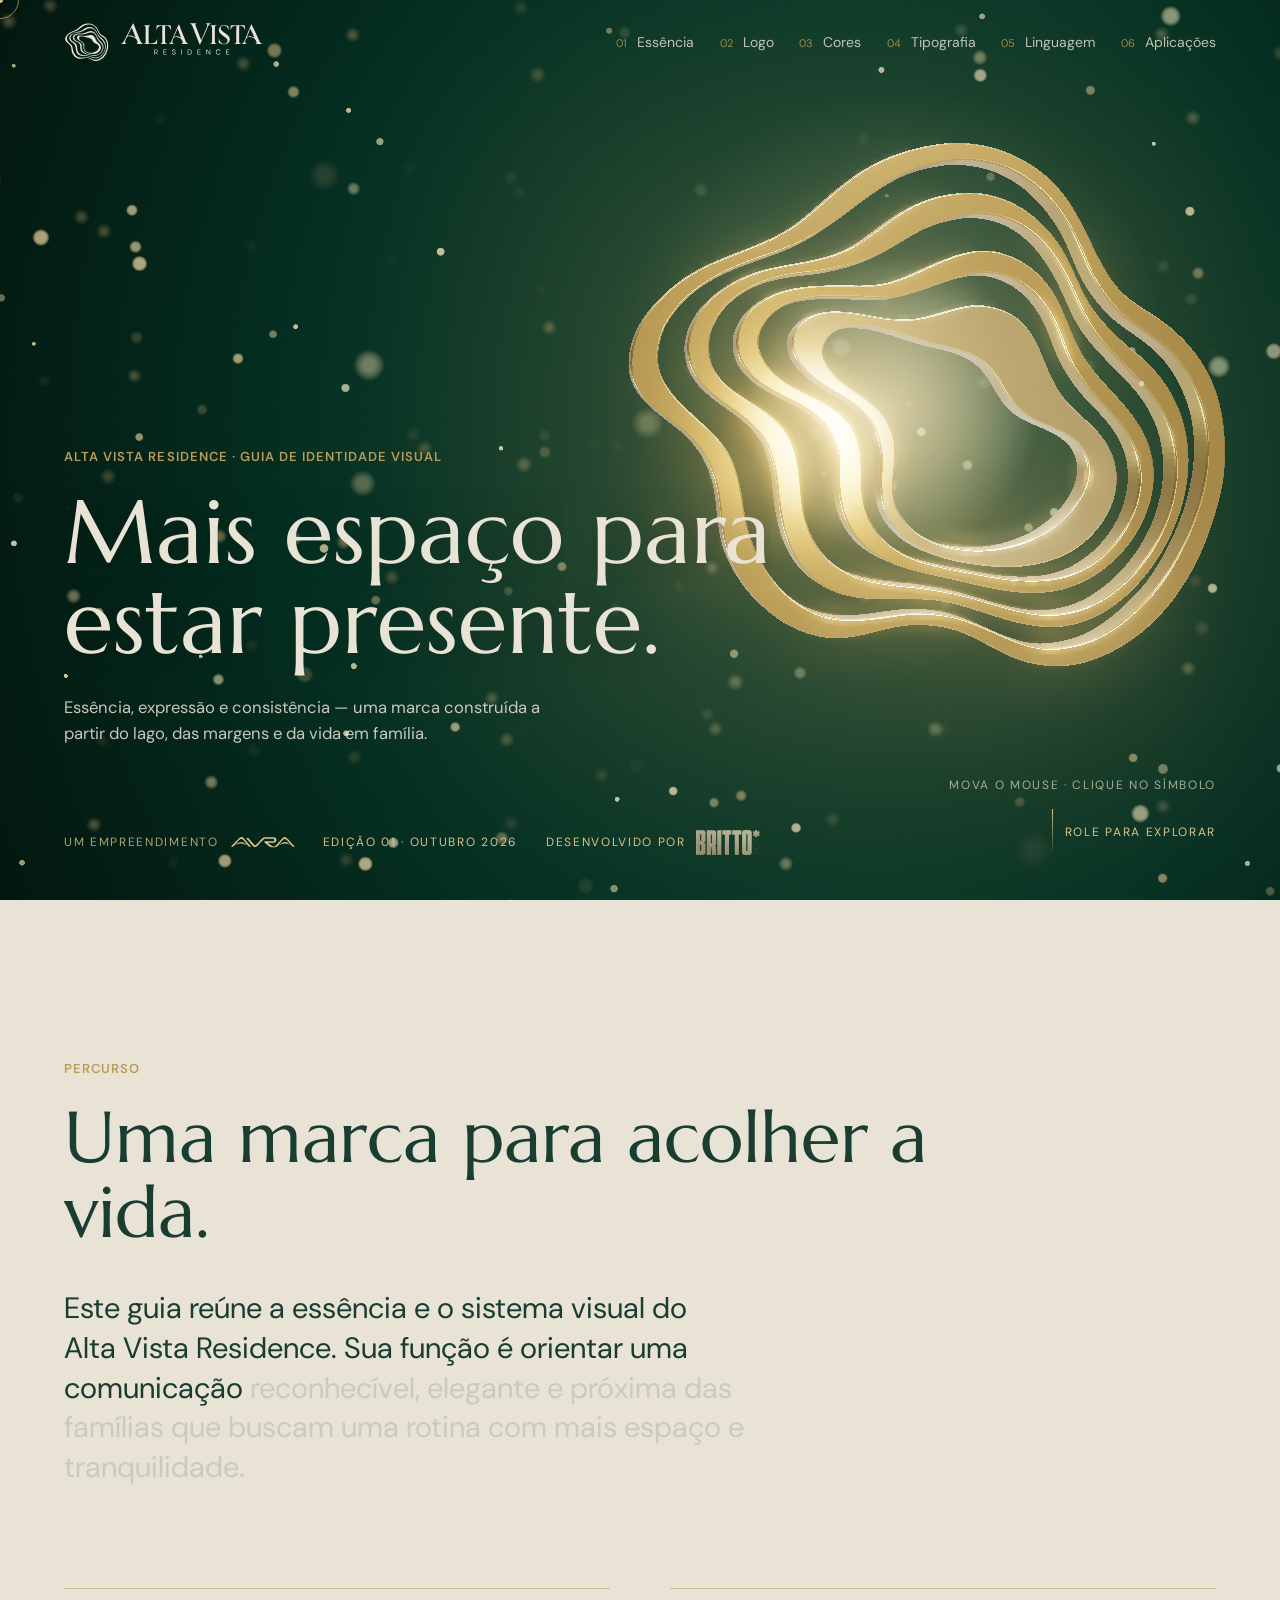
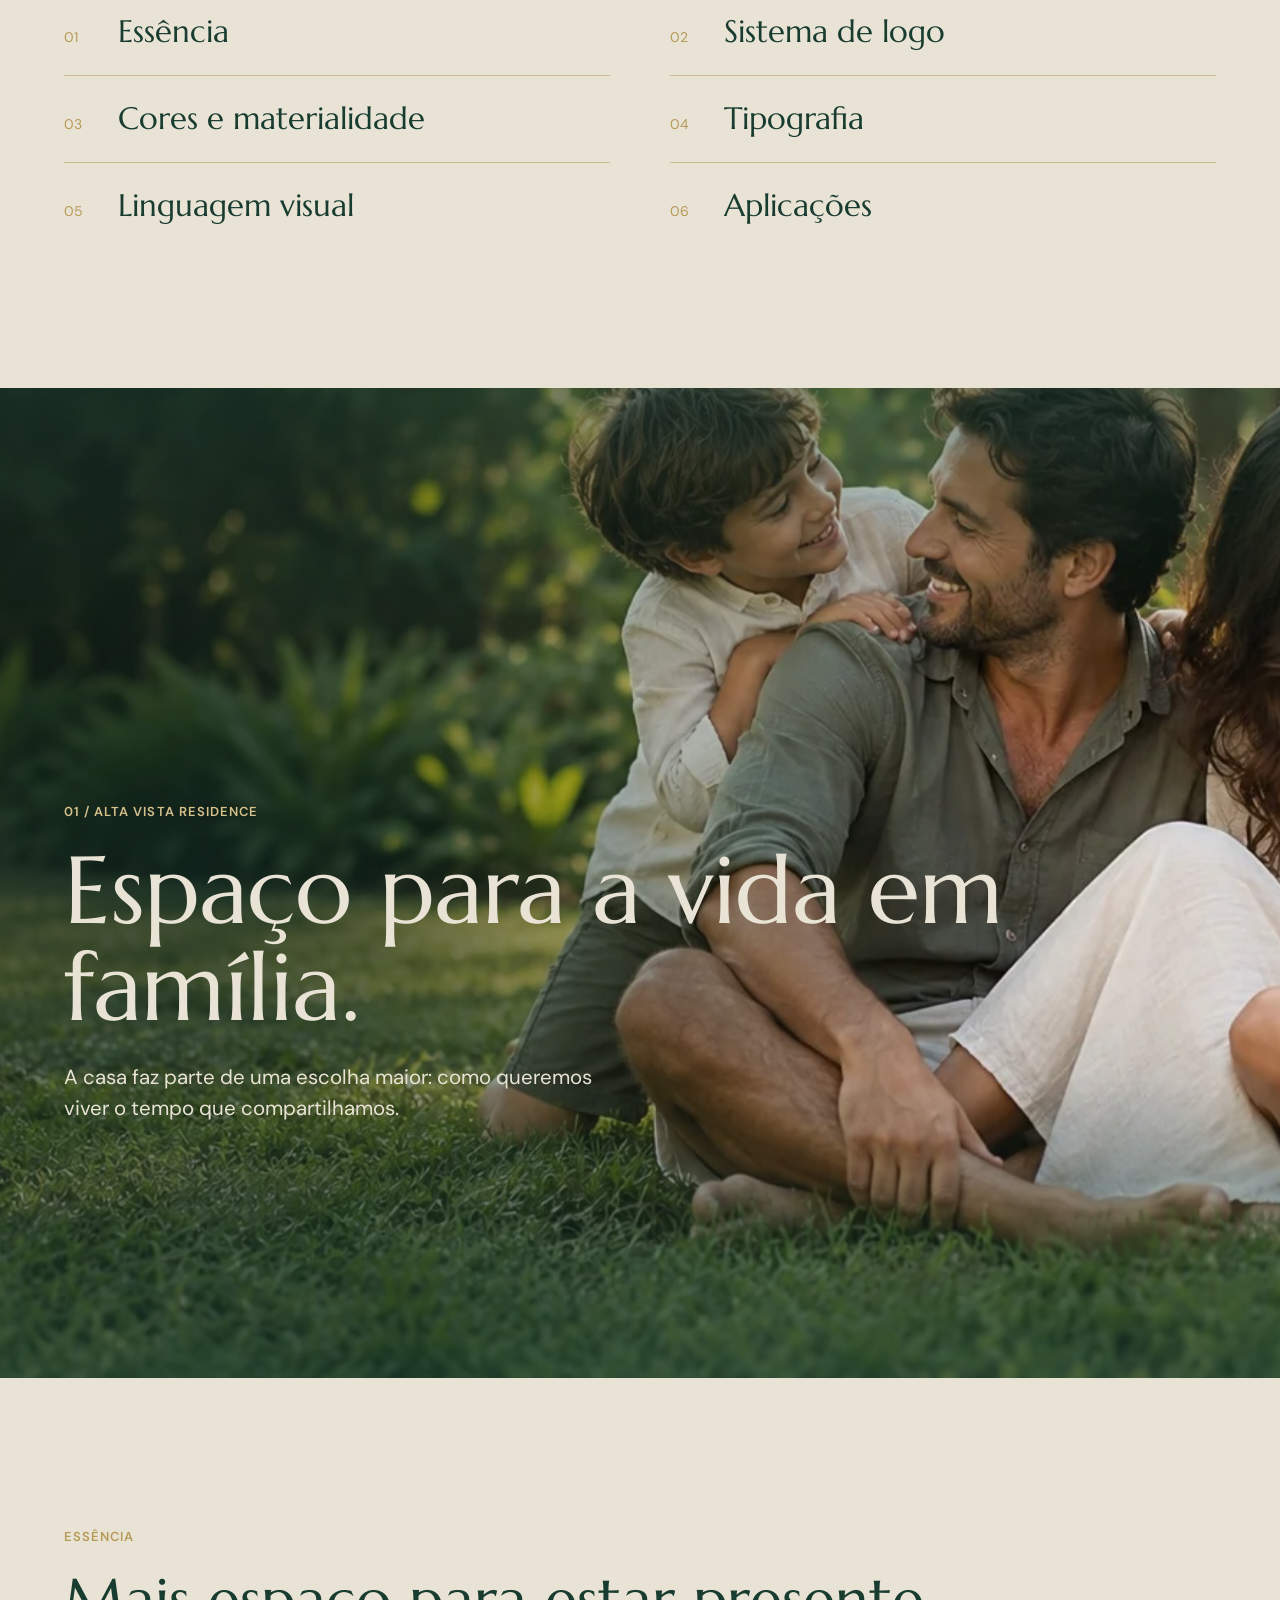
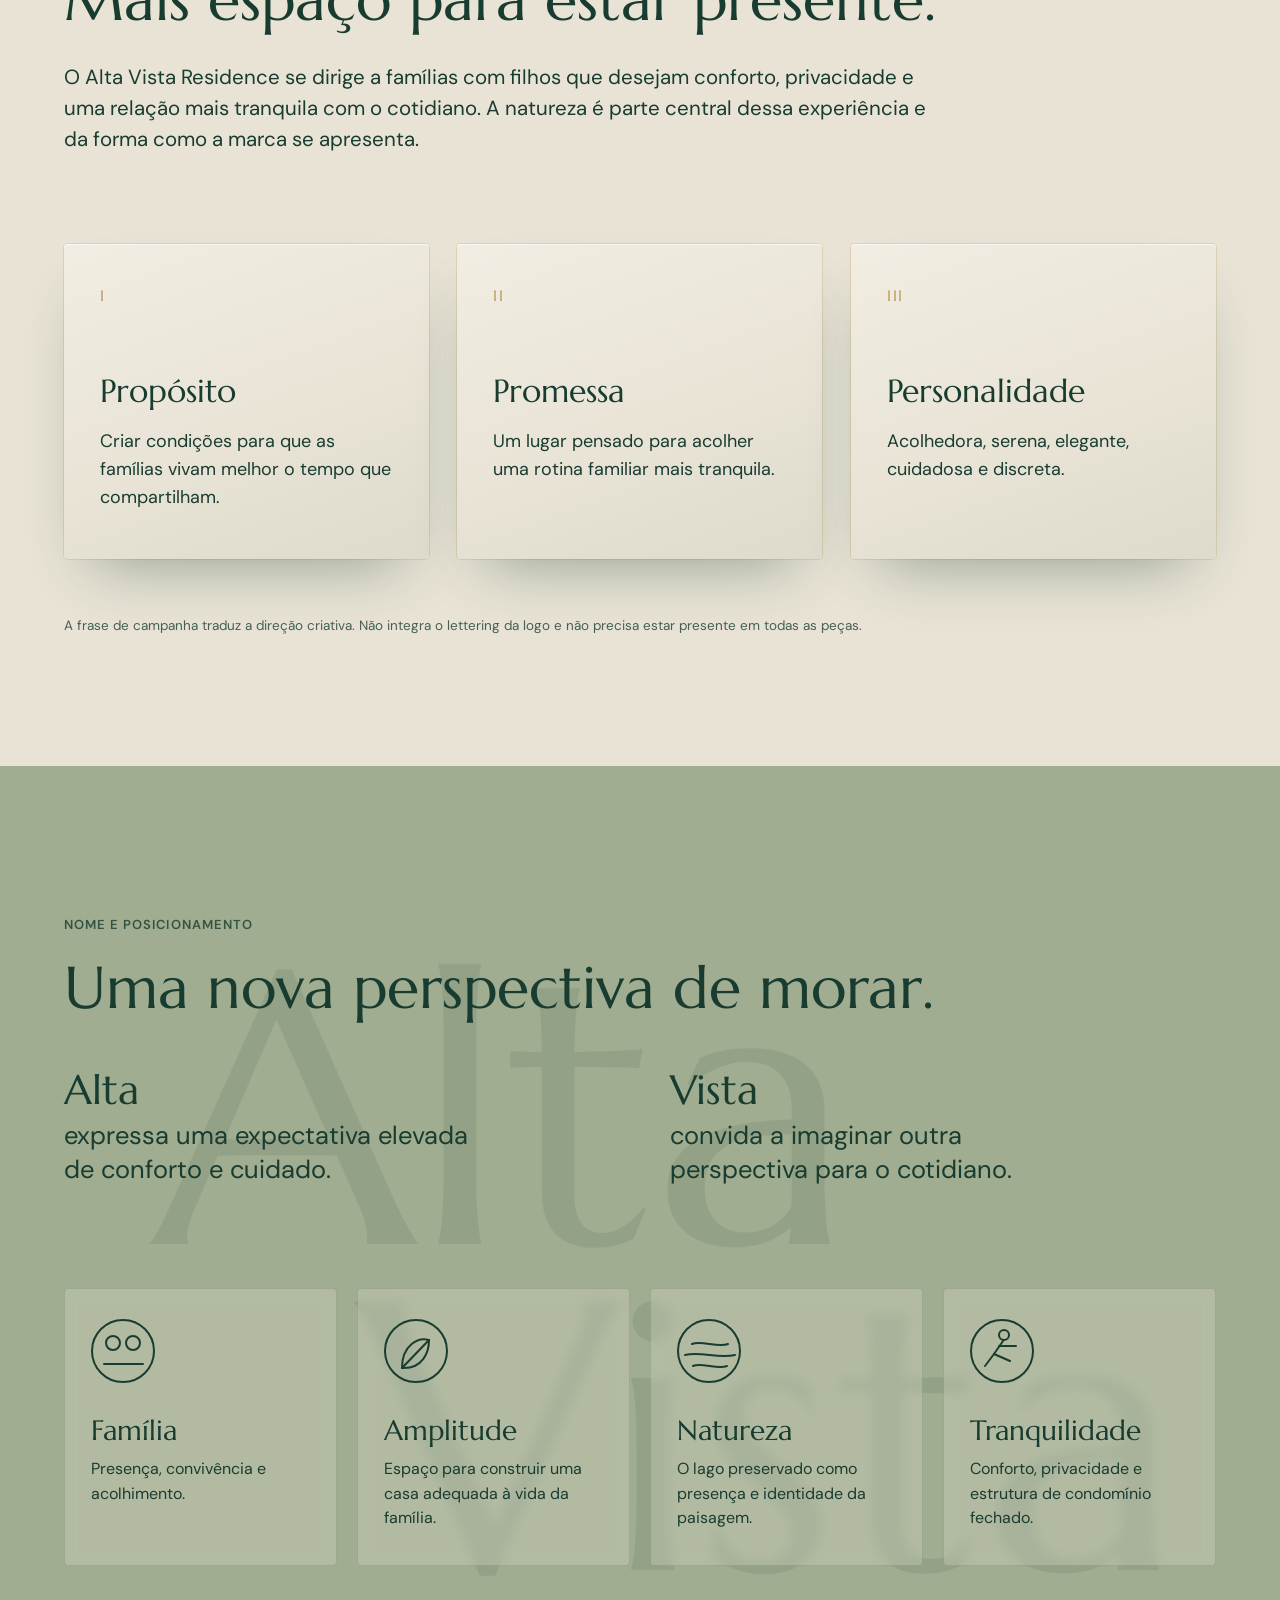
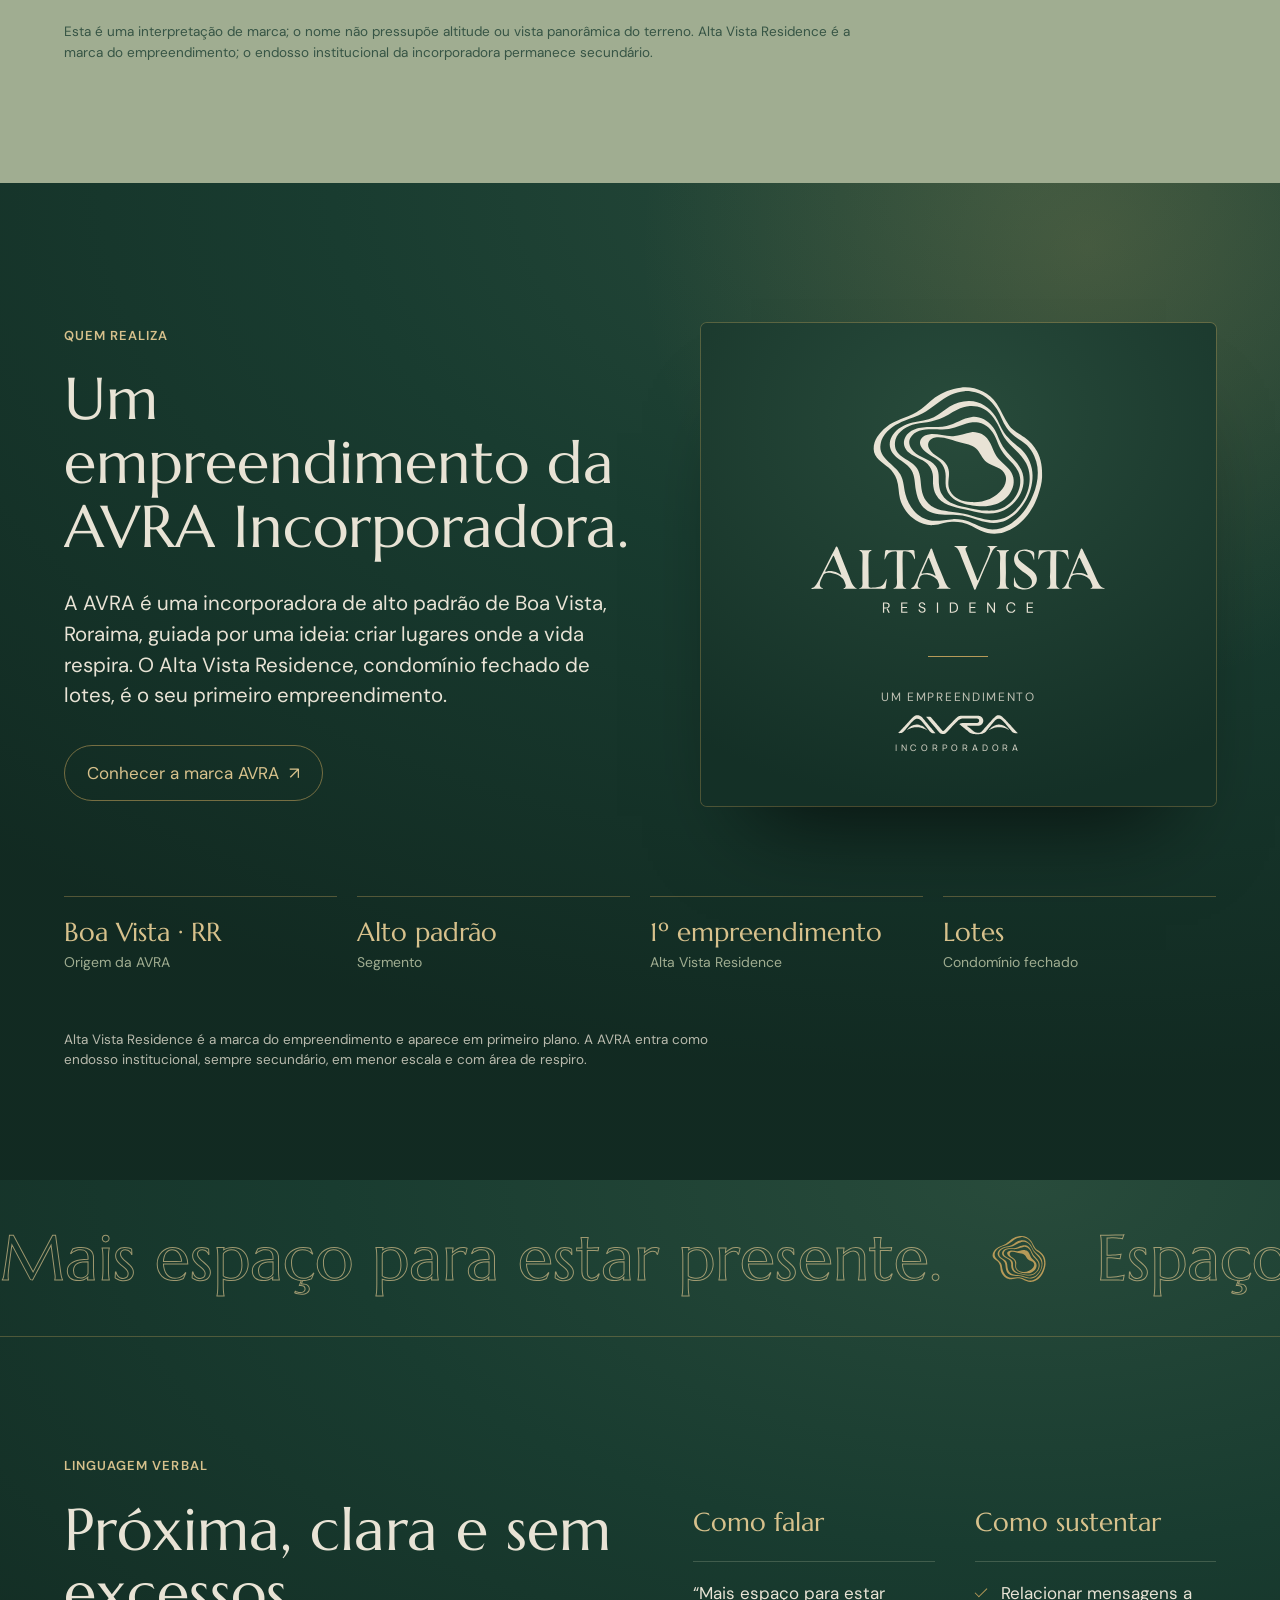
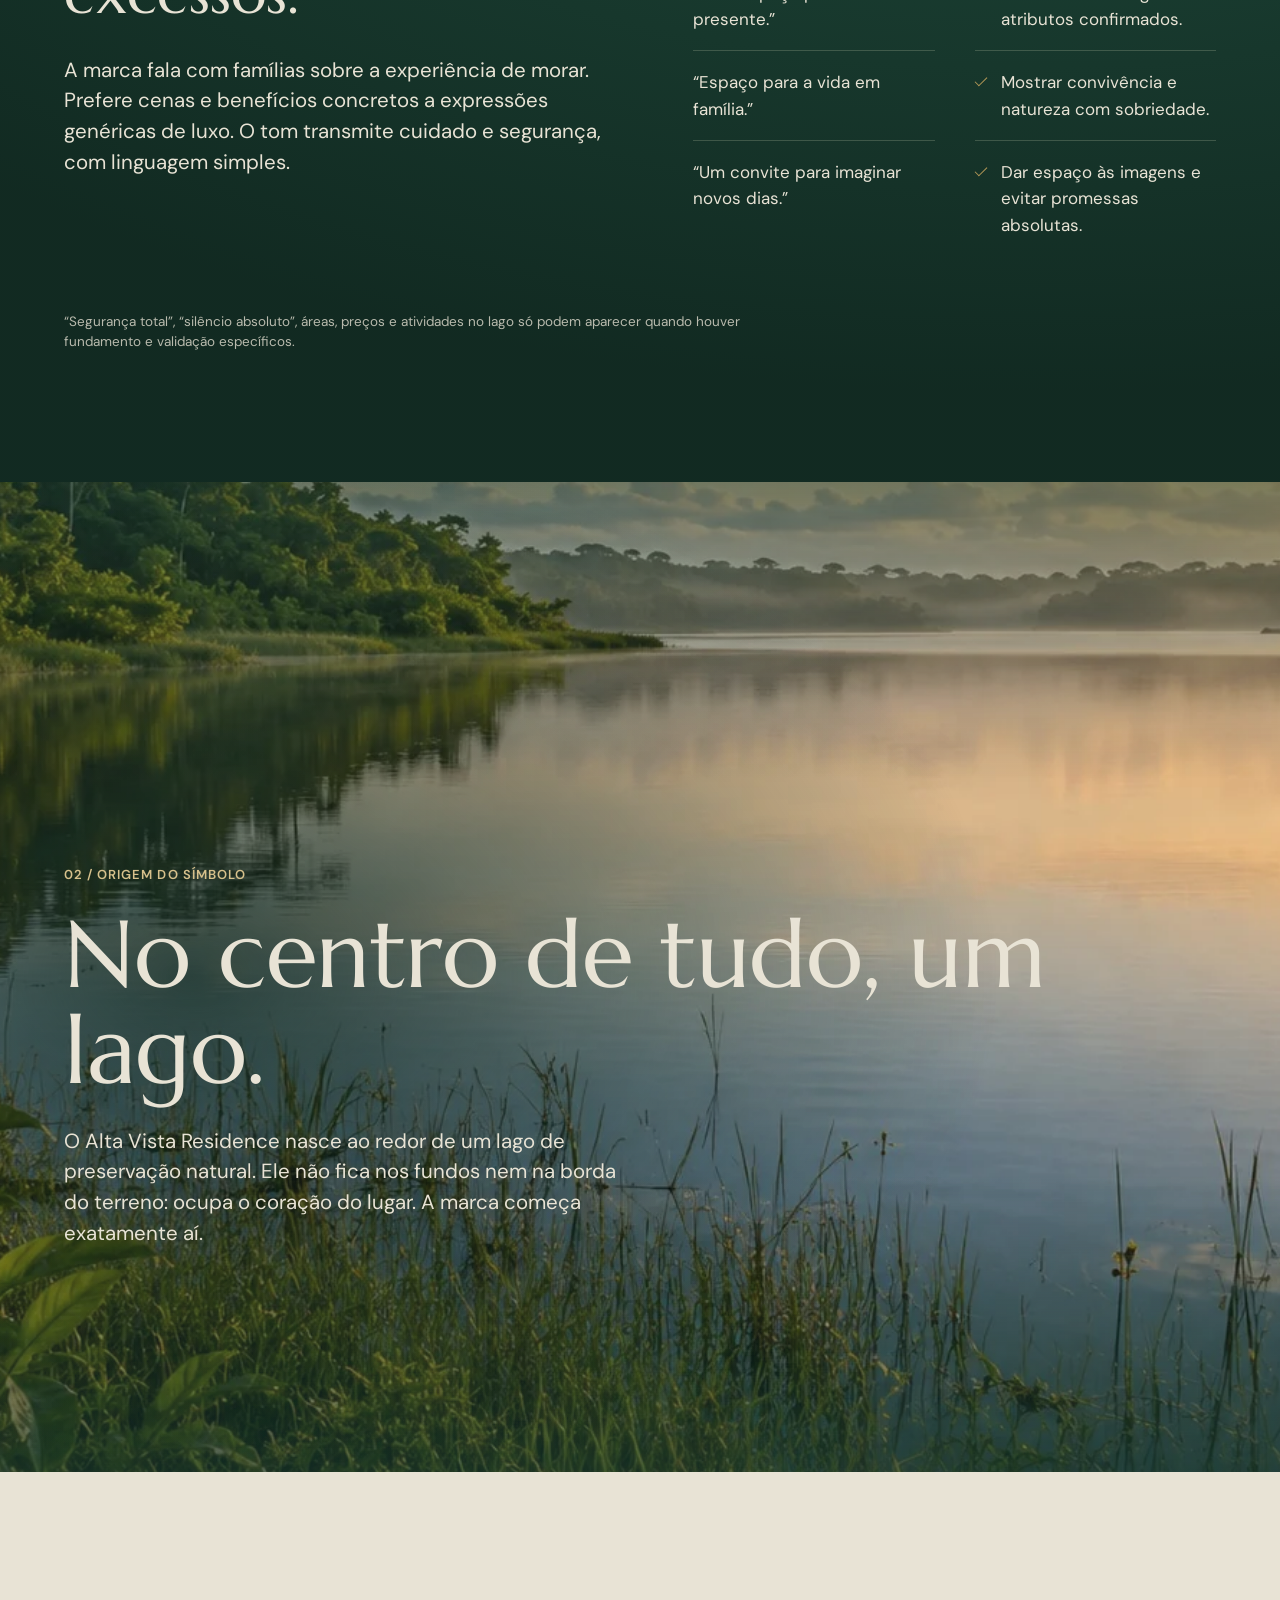
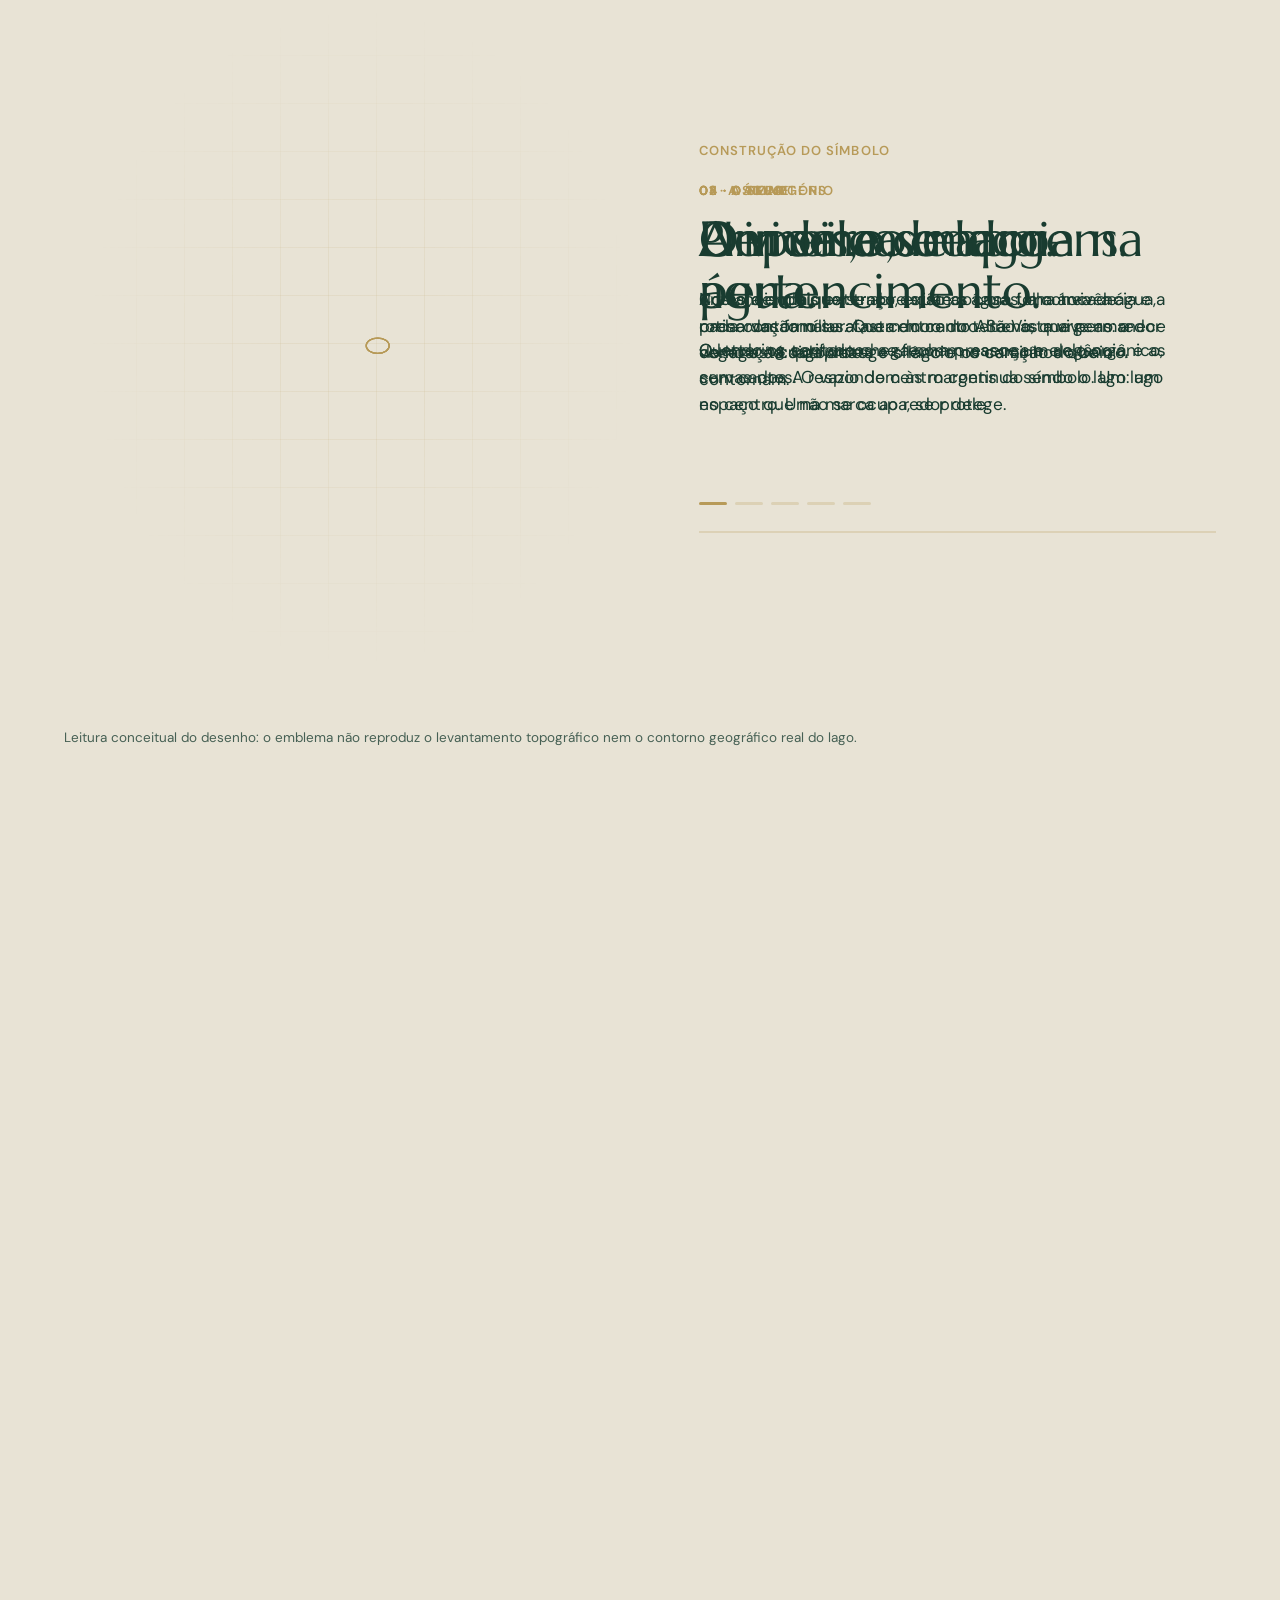
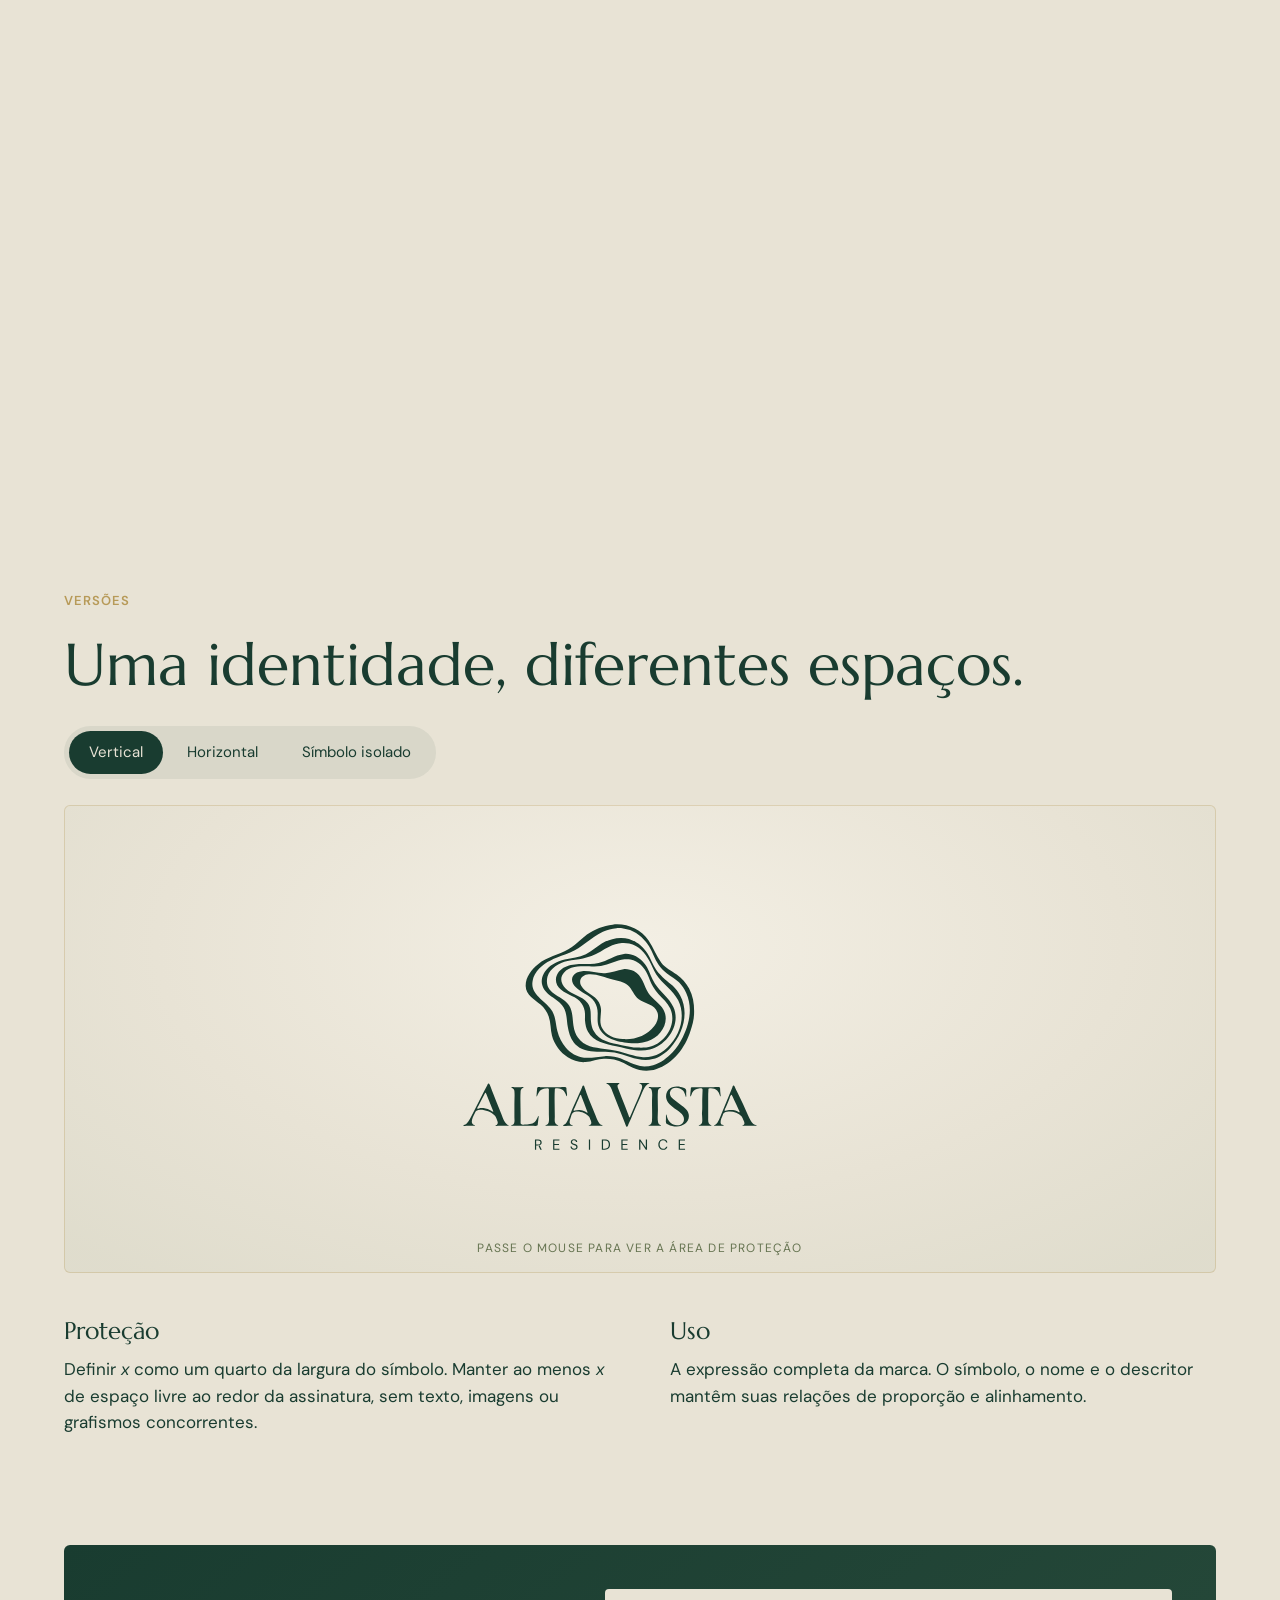
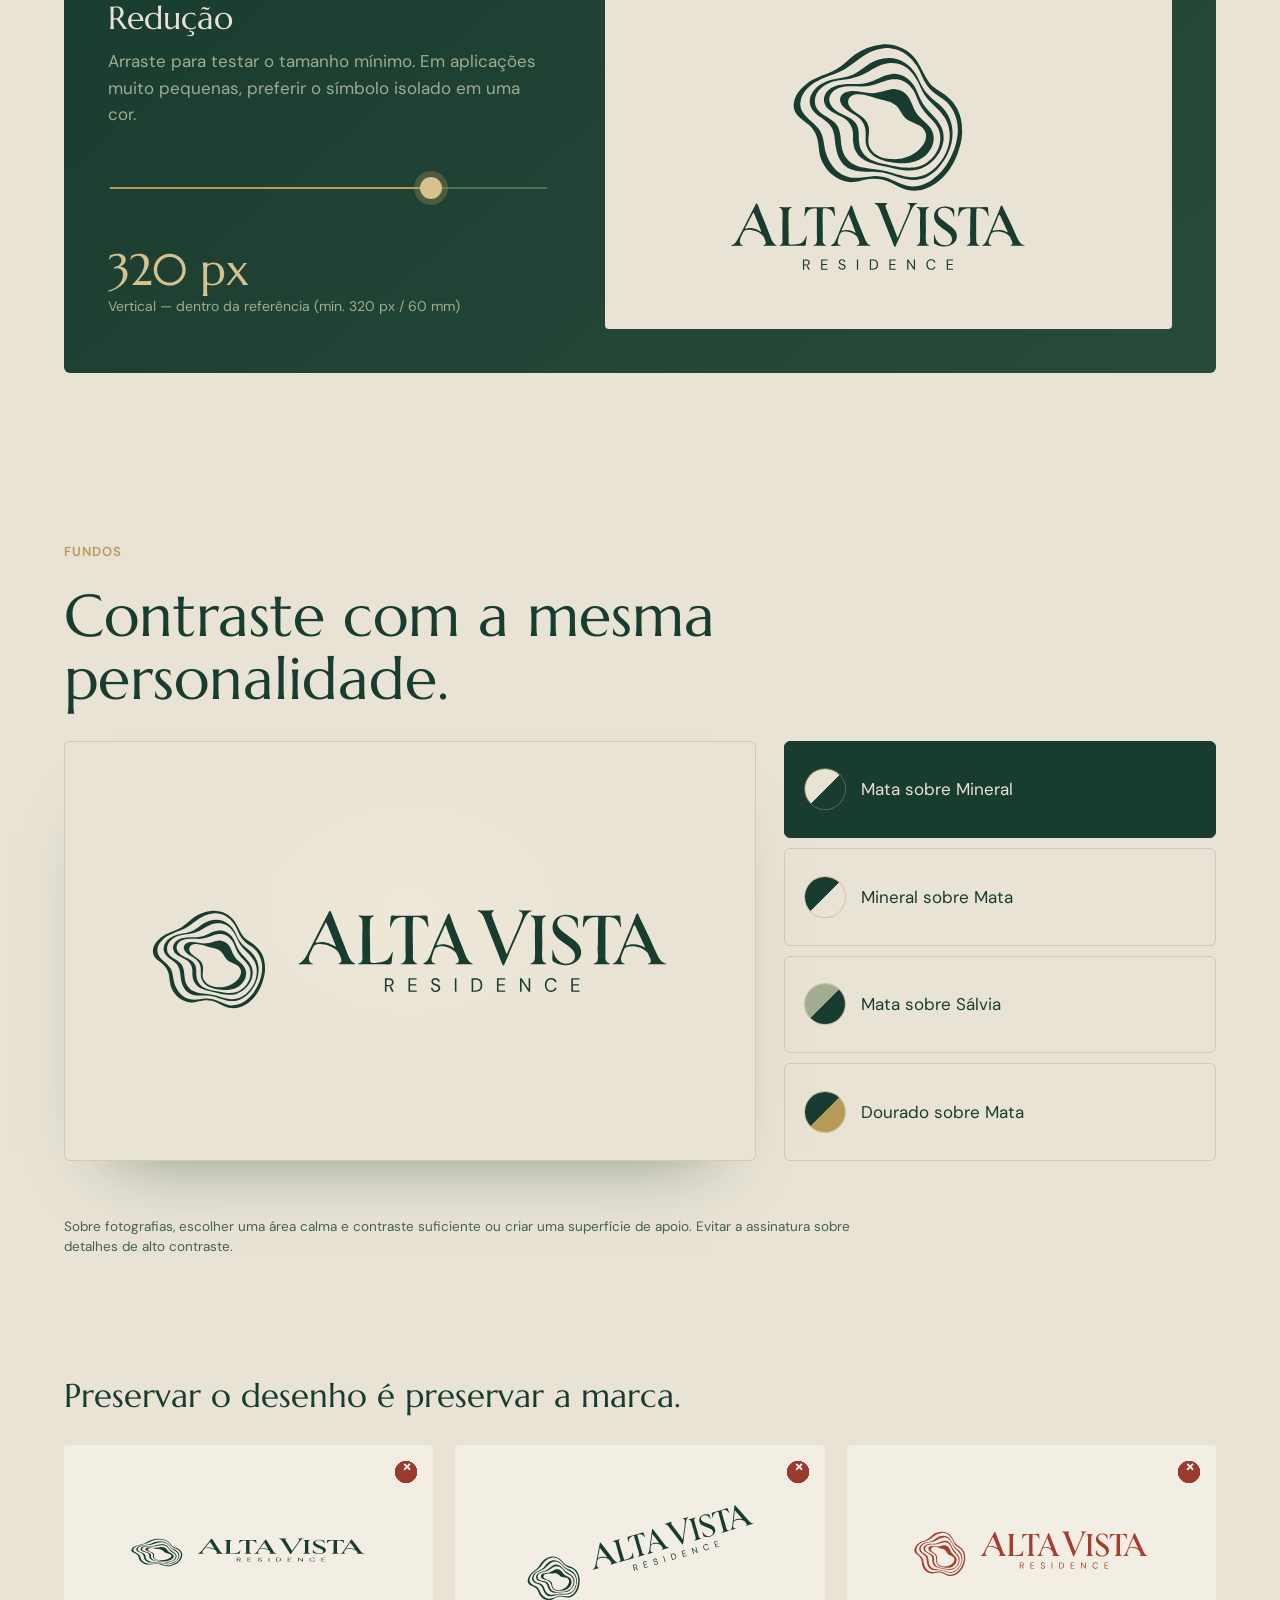
==== commit 7b940137: "Estúdio 3D refeito a partir dos novos mockups Totem de entrada (anoitece), recepção com balcão, kit " ====
--- a/index.html
+++ b/index.html
@@ -510,15 +510,16 @@
           <h2 class="h2 h2--light">Mockups para girar, abrir e balançar.</h2>
         </div>
         <div class="studio__tabs" role="tablist" aria-label="Escolha o mockup">
-          <button class="is-active" data-item="0" role="tab">Letreiro</button>
-          <button data-item="1" role="tab">Garrafa</button>
-          <button data-item="2" role="tab">Caderno</button>
-          <button data-item="3" role="tab">Crachá</button>
-          <button data-item="4" role="tab">Convite</button>
+          <button class="is-active" data-item="0" role="tab">Totem</button>
+          <button data-item="1" role="tab">Recepção</button>
+          <button data-item="2" role="tab">Kit</button>
+          <button data-item="3" role="tab">Caderno</button>
+          <button data-item="4" role="tab">Crachá</button>
+          <button data-item="5" role="tab">Chaveiro</button>
         </div>
         <div class="studio__caption" id="studioCaption">
-          <b>Pavilhão de vendas</b>
-          <span>Símbolo e lettering em relevo dourado escovado, iluminação rasante sobre parede mineral.</span>
+          <b>Totem de entrada</b>
+          <span>Monólito Oliva com símbolo e lettering em relevo dourado, ao lado do muro de pedra com o símbolo. Clique para anoitecer.</span>
         </div>
         <p class="studio__hint">Arraste para girar · <span class="mouse-only">clique</span><span class="touch-only">toque</span> para interagir</p>
       </div>
